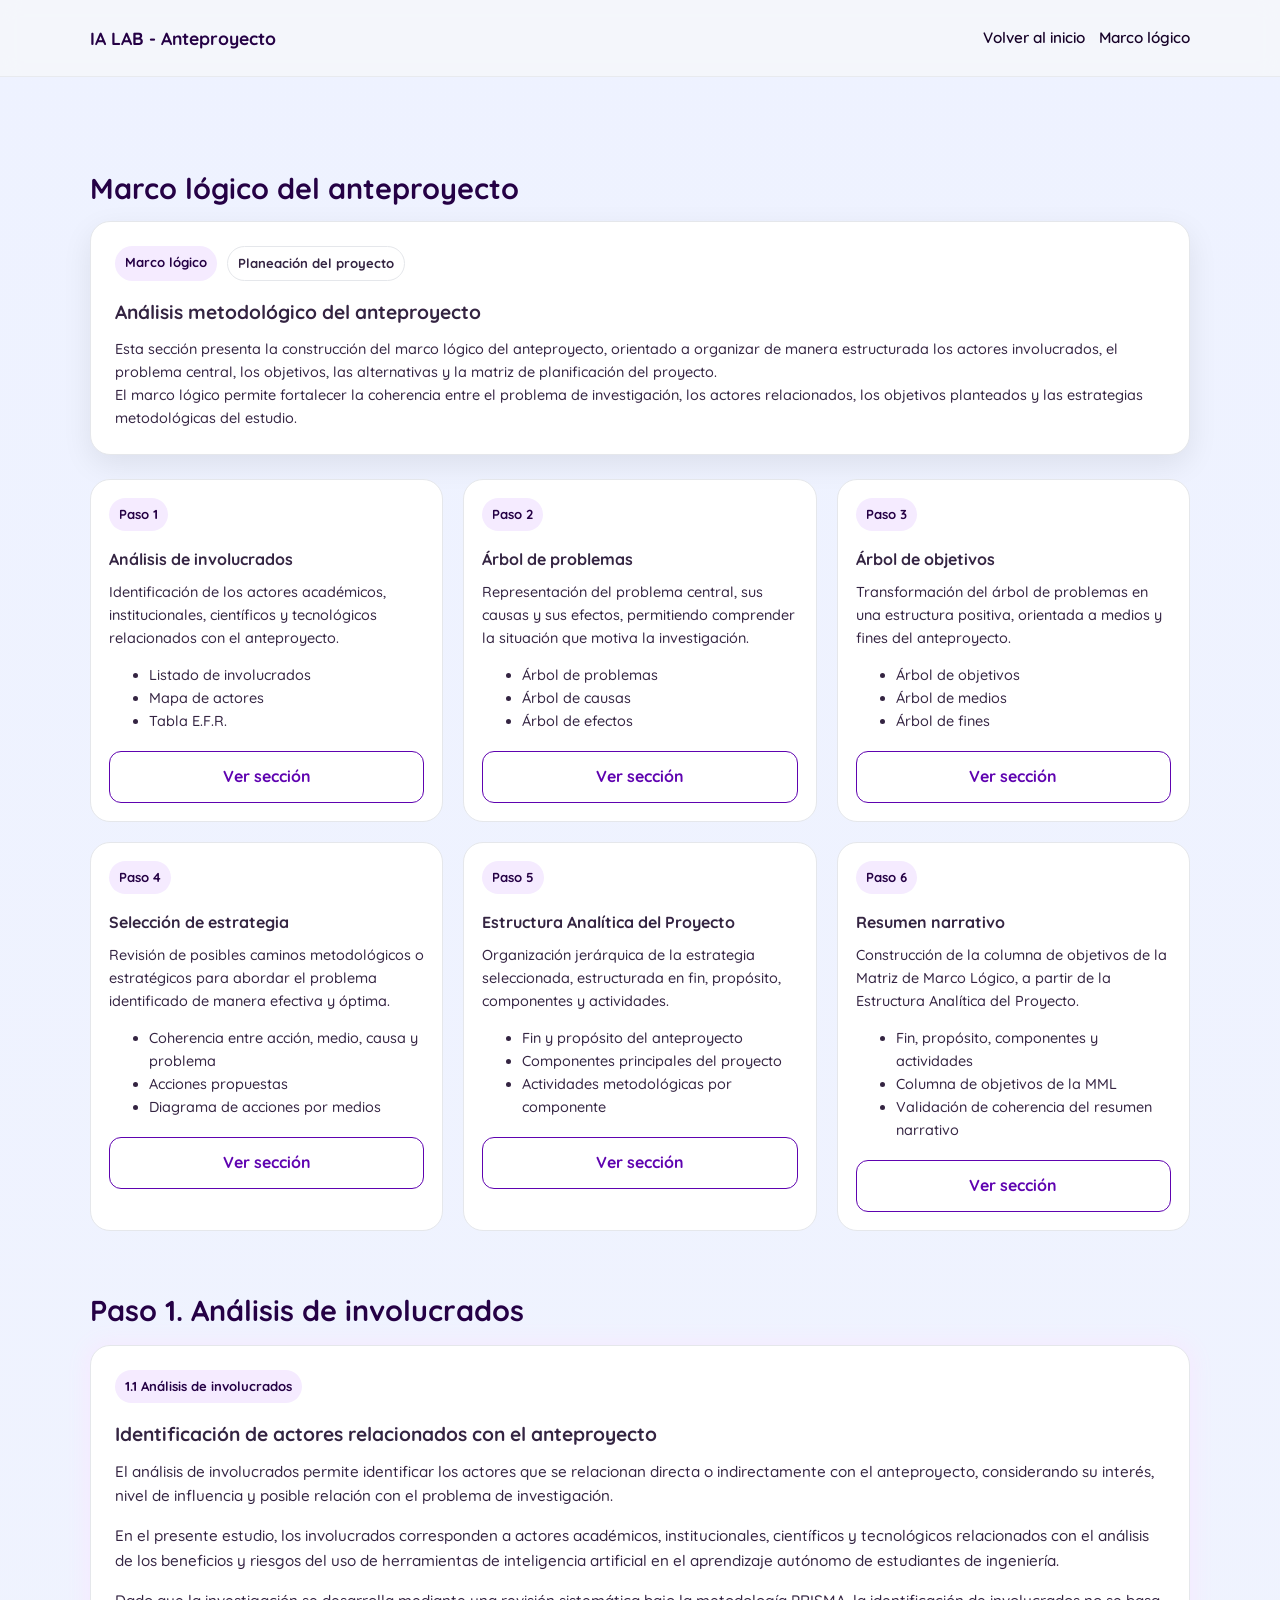
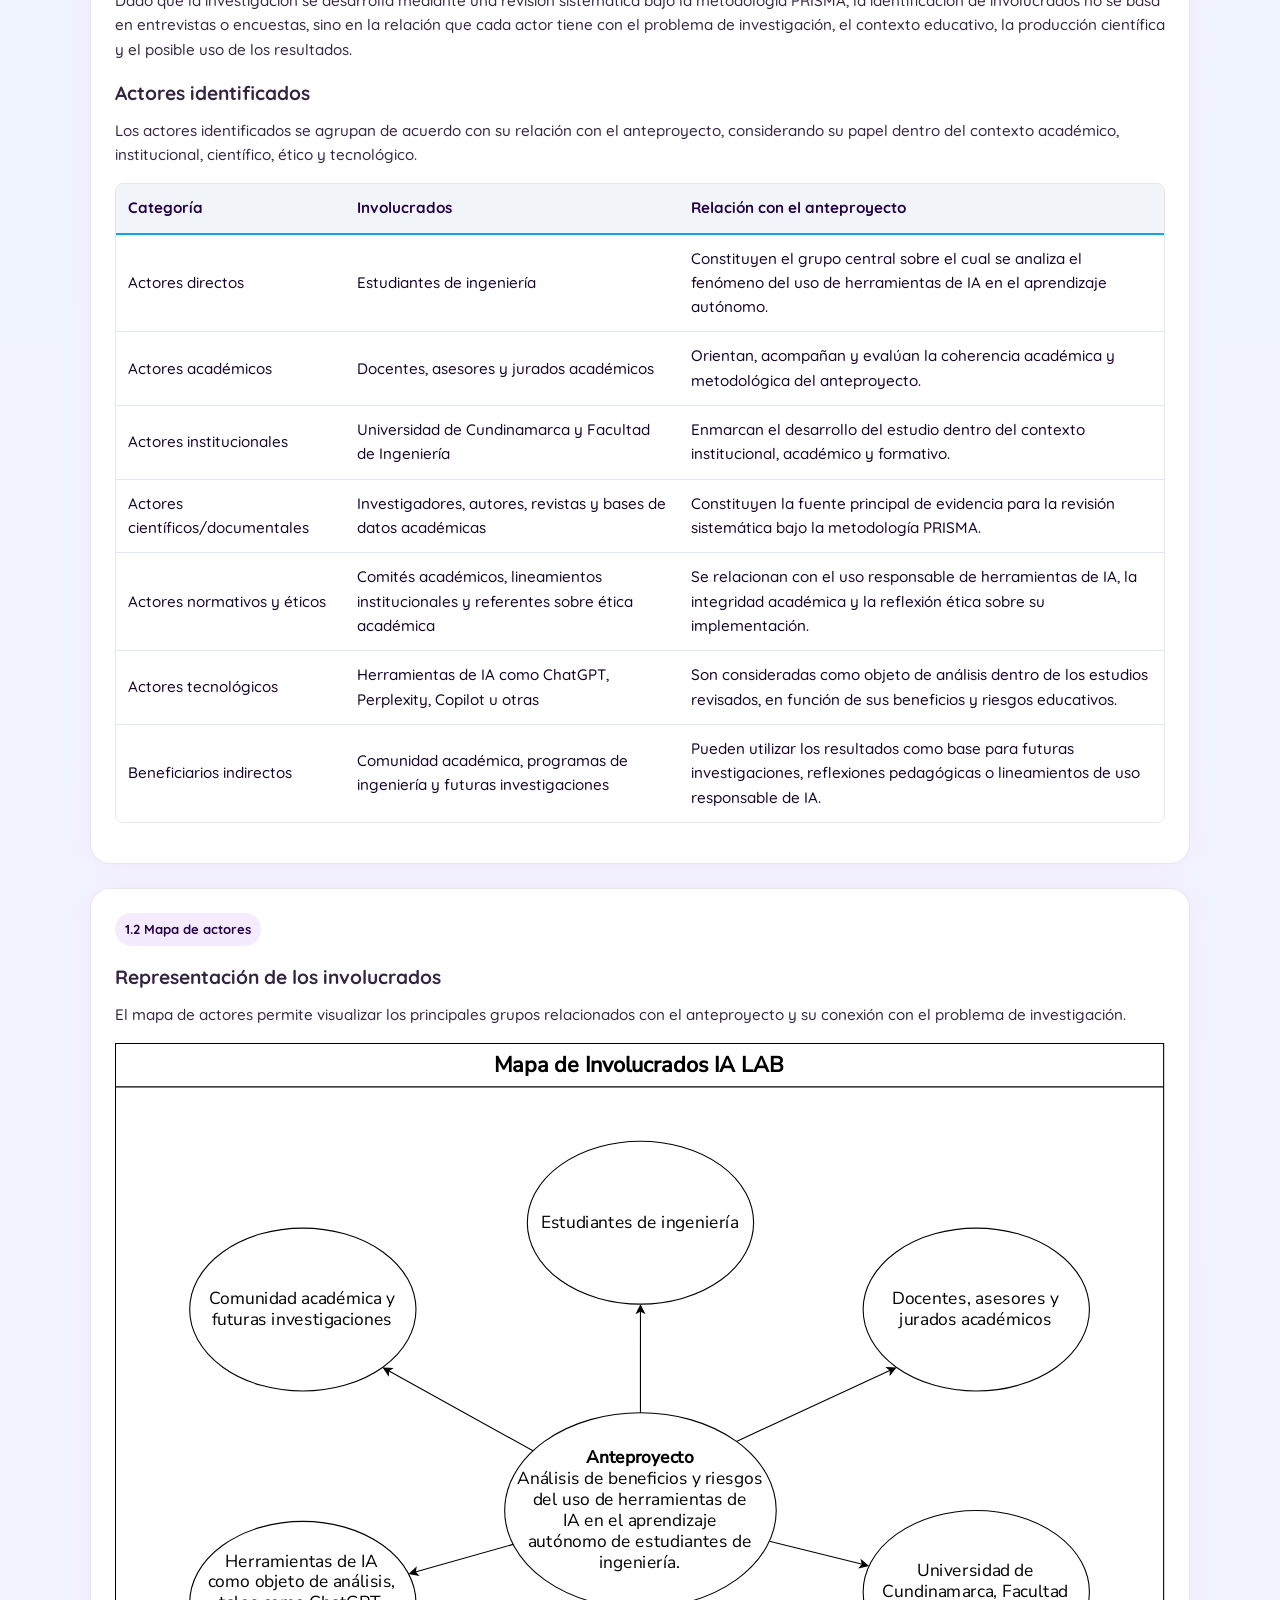
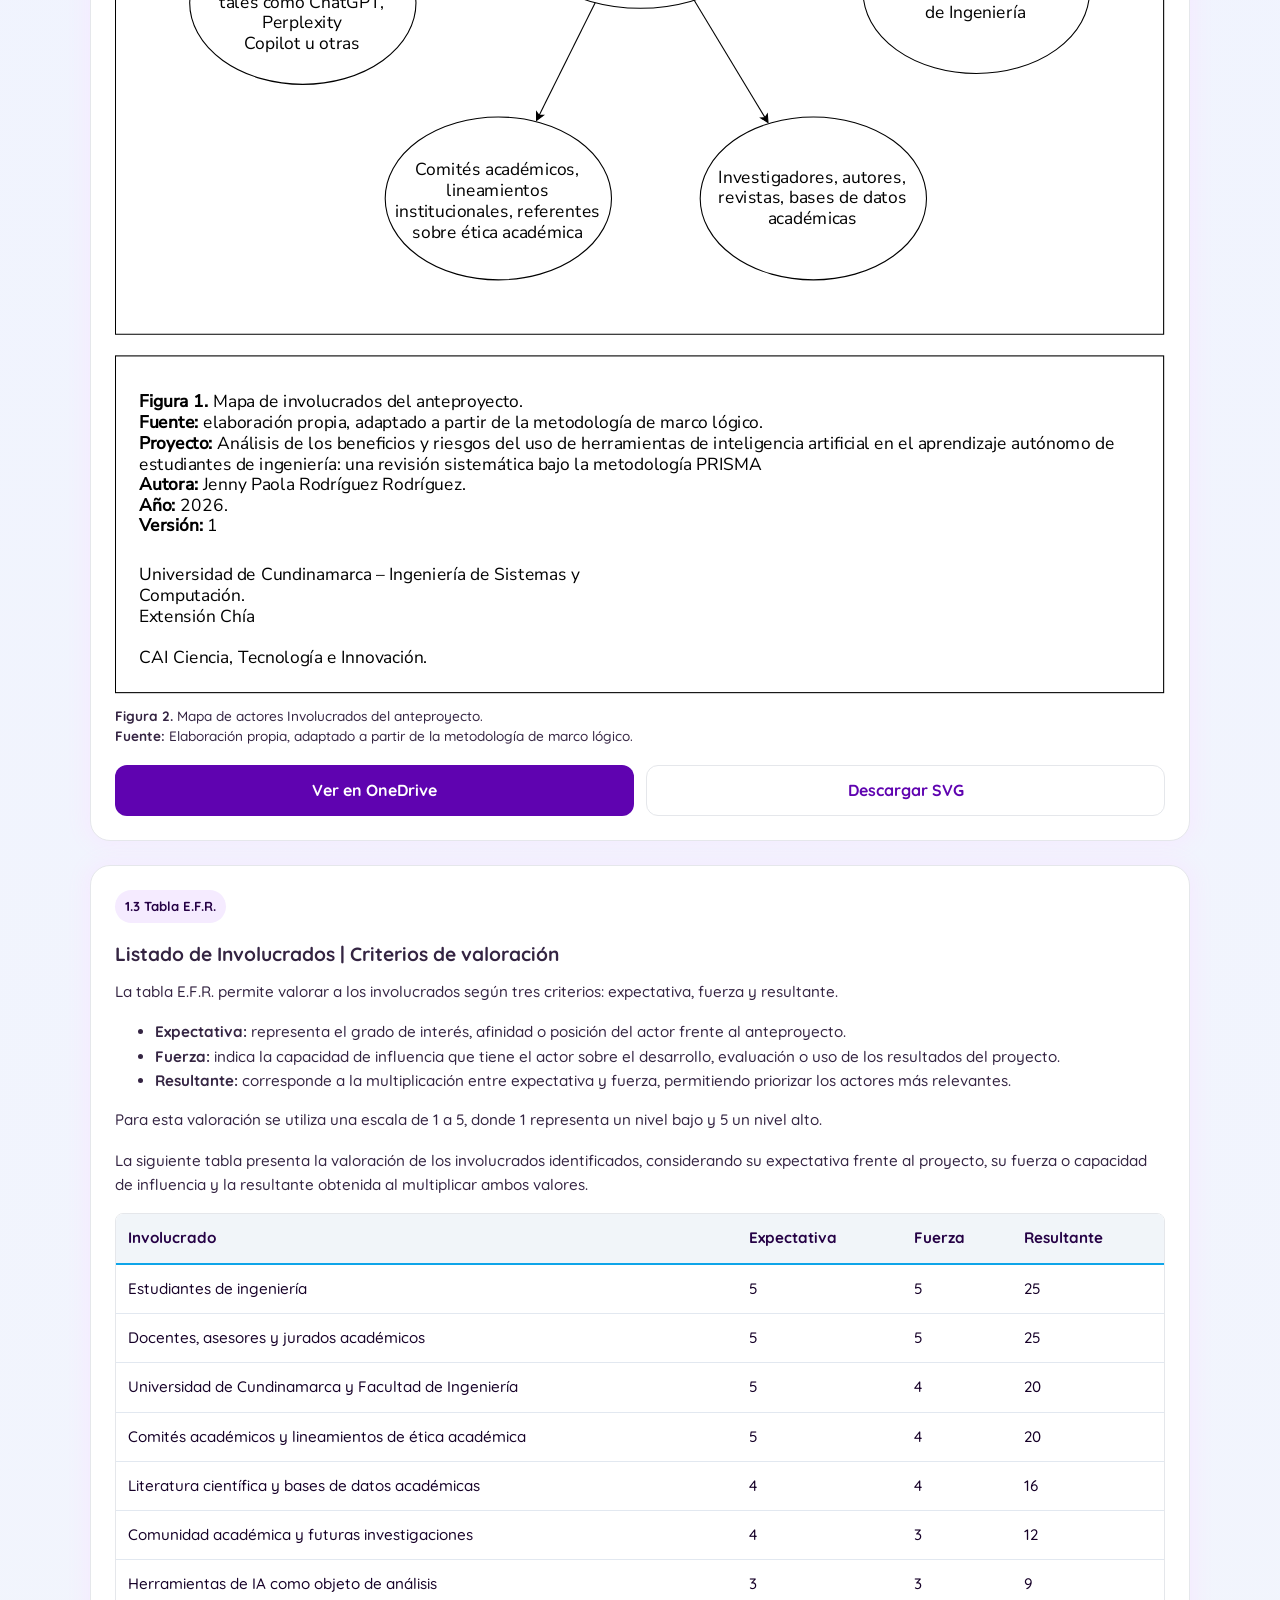
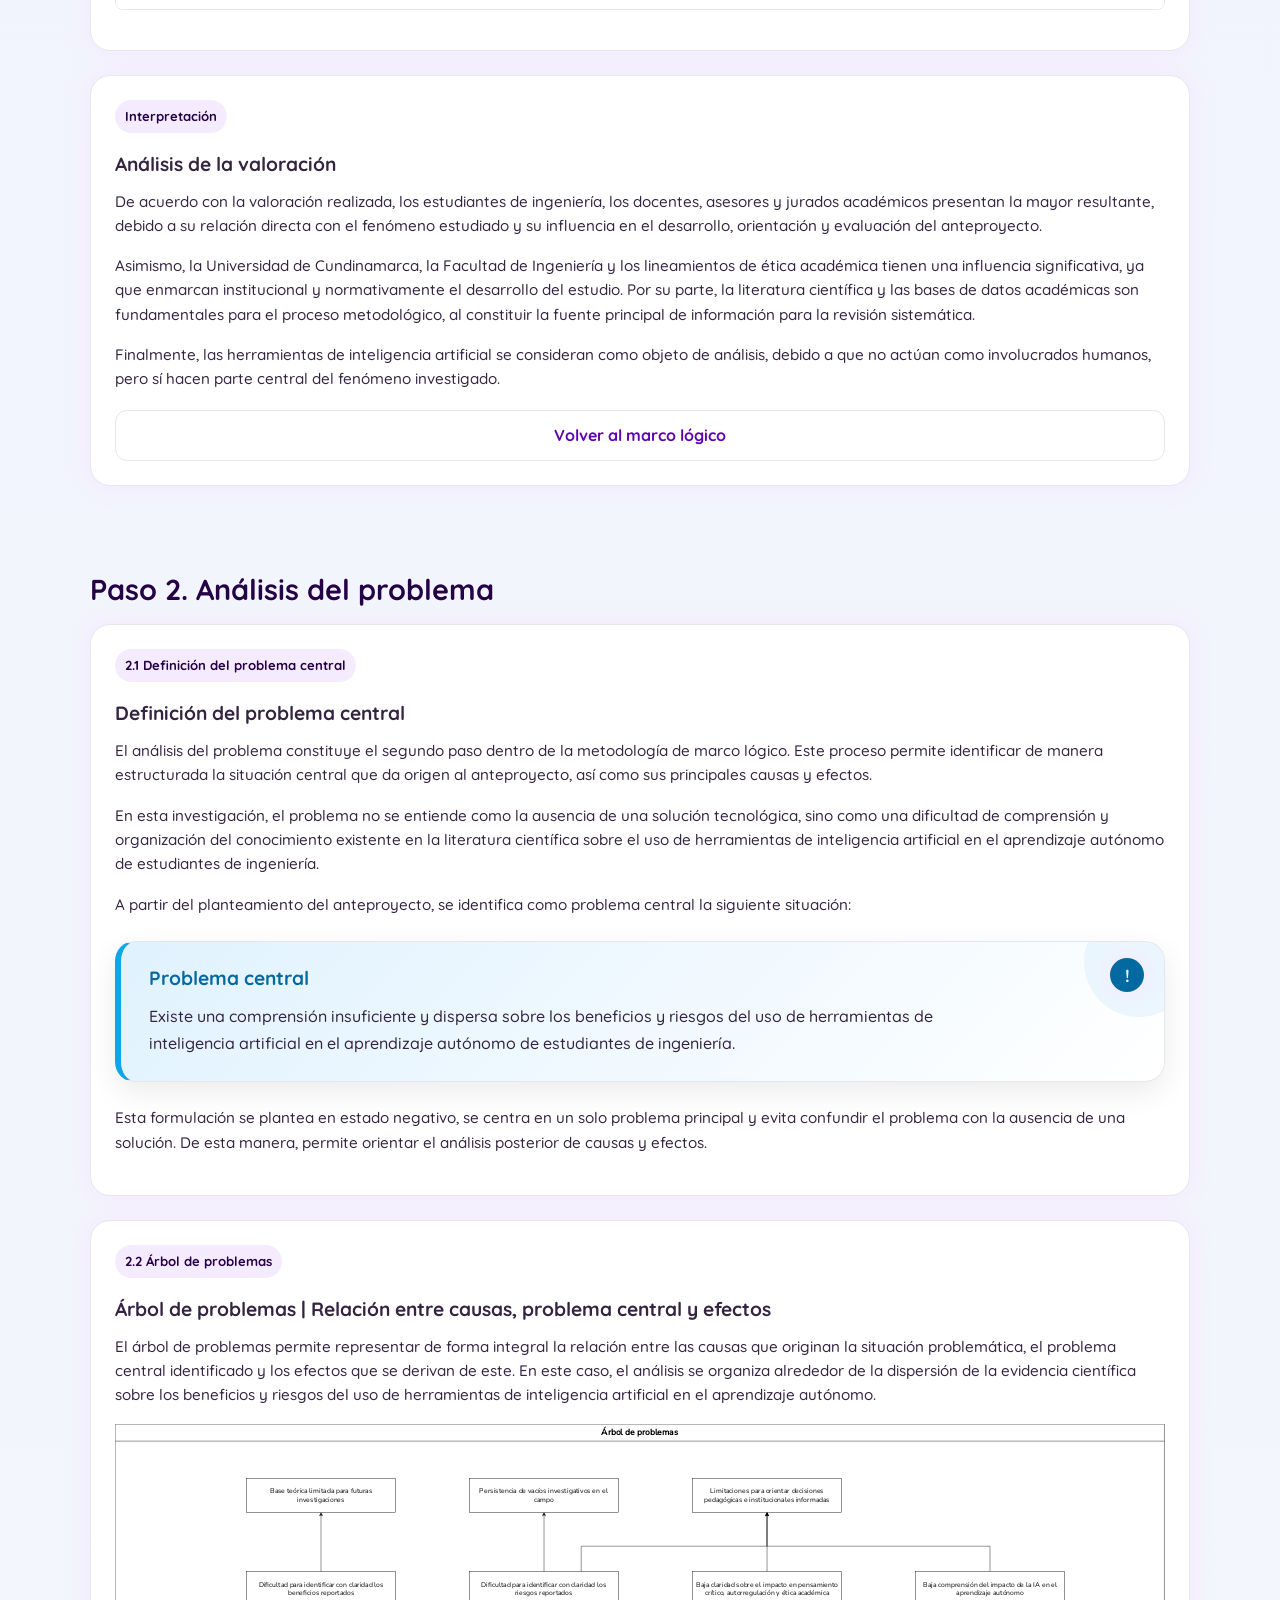
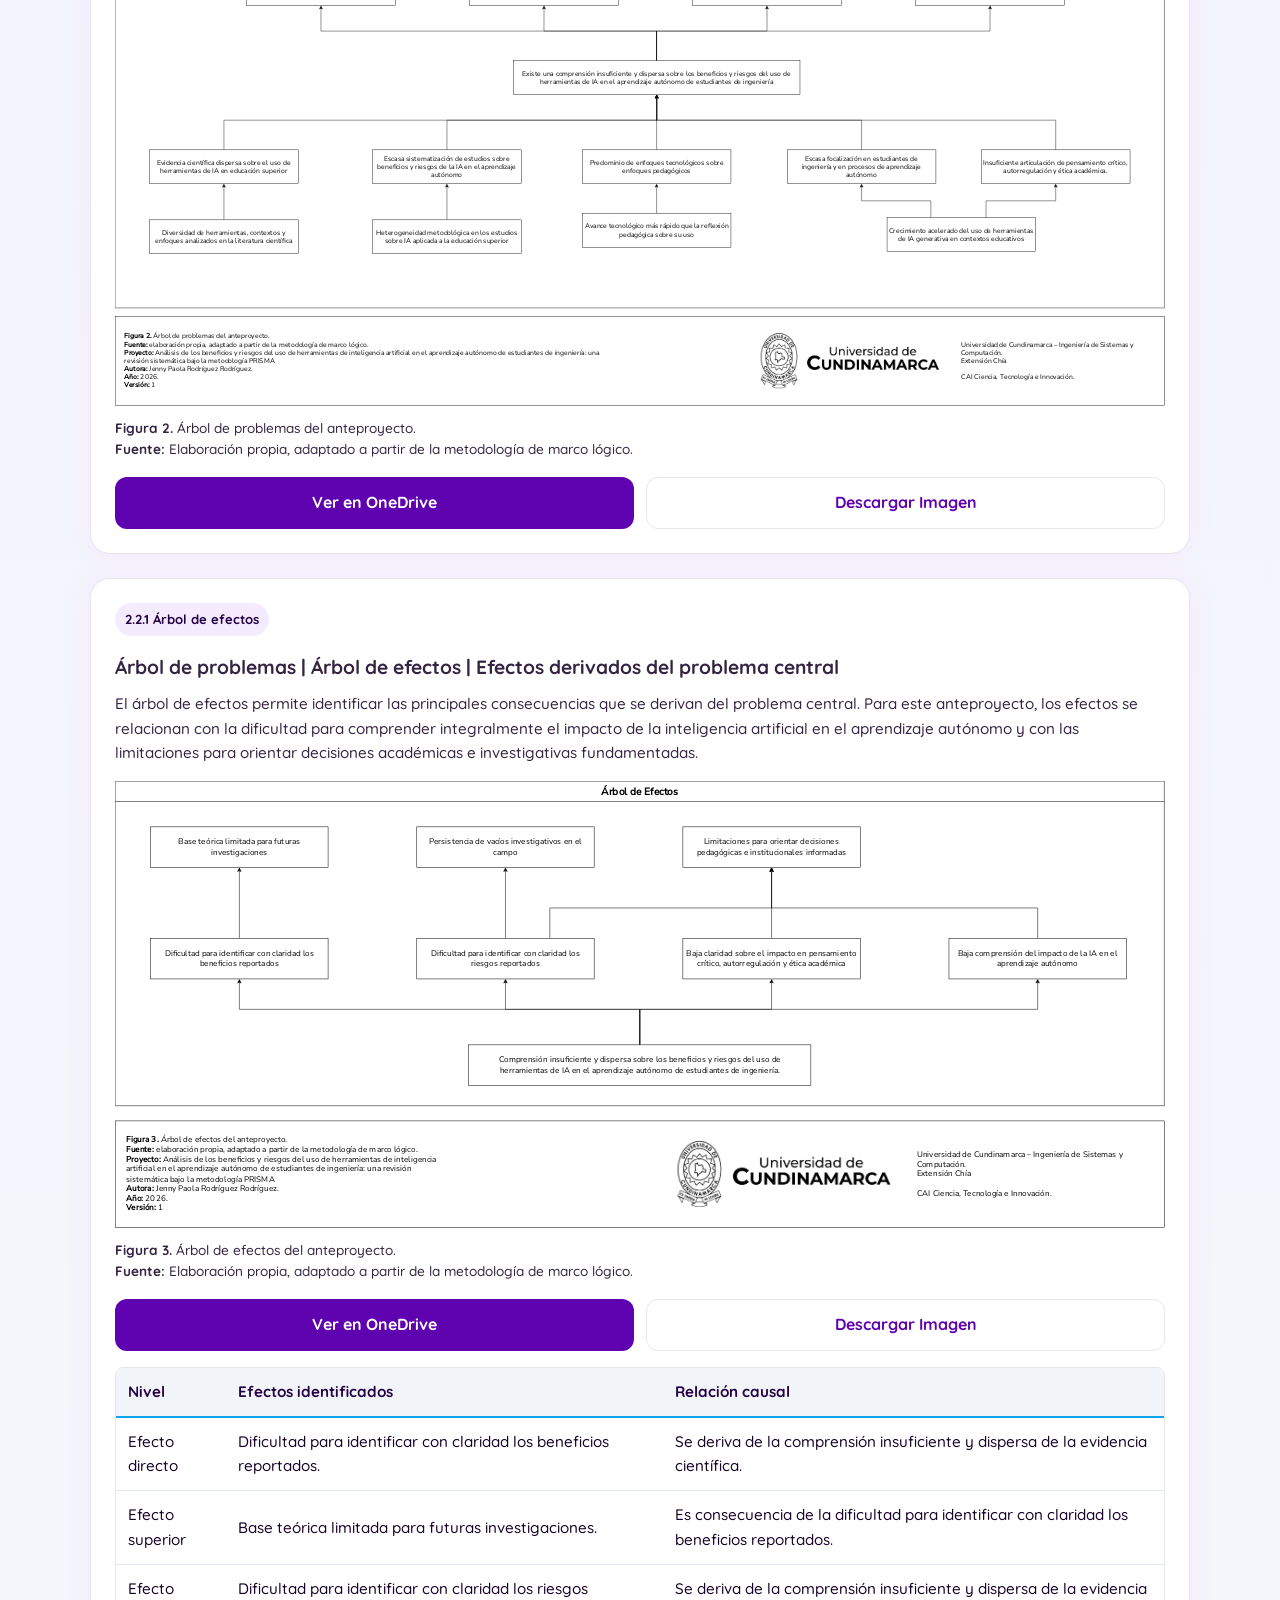
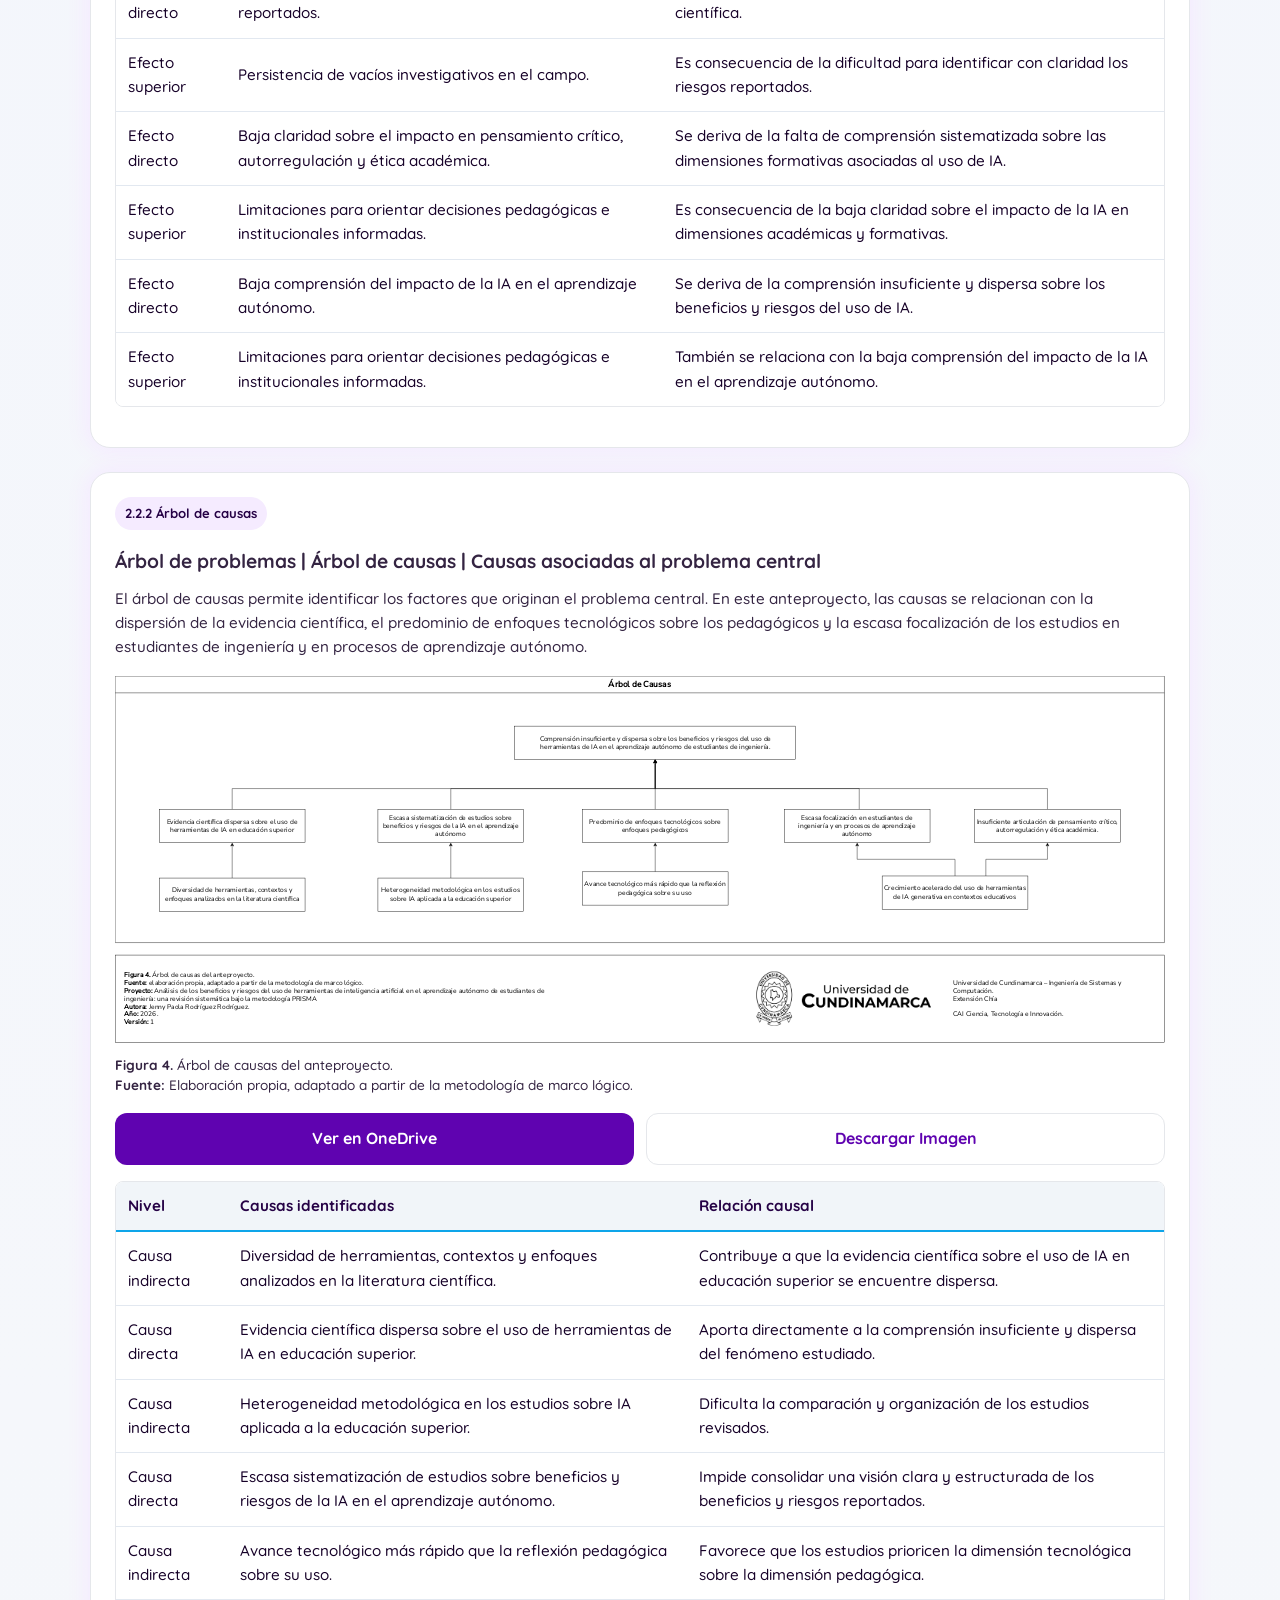
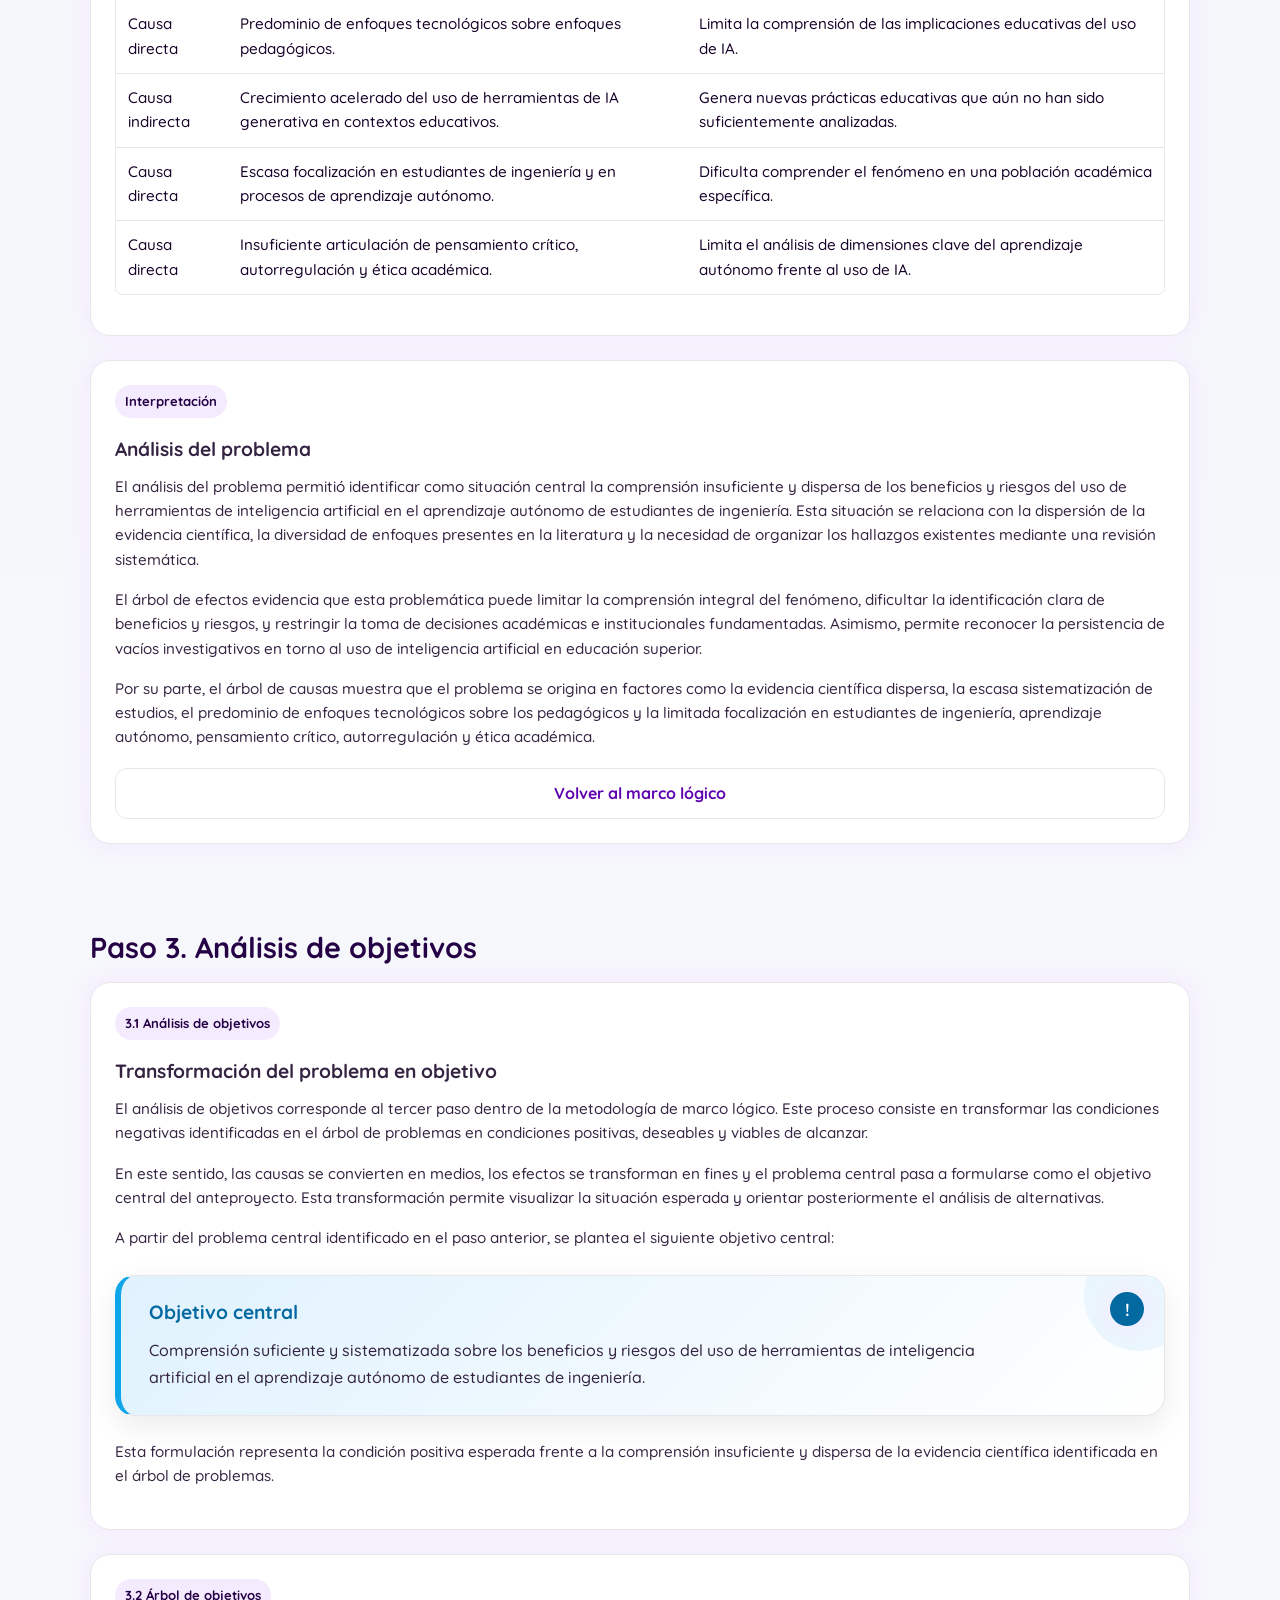
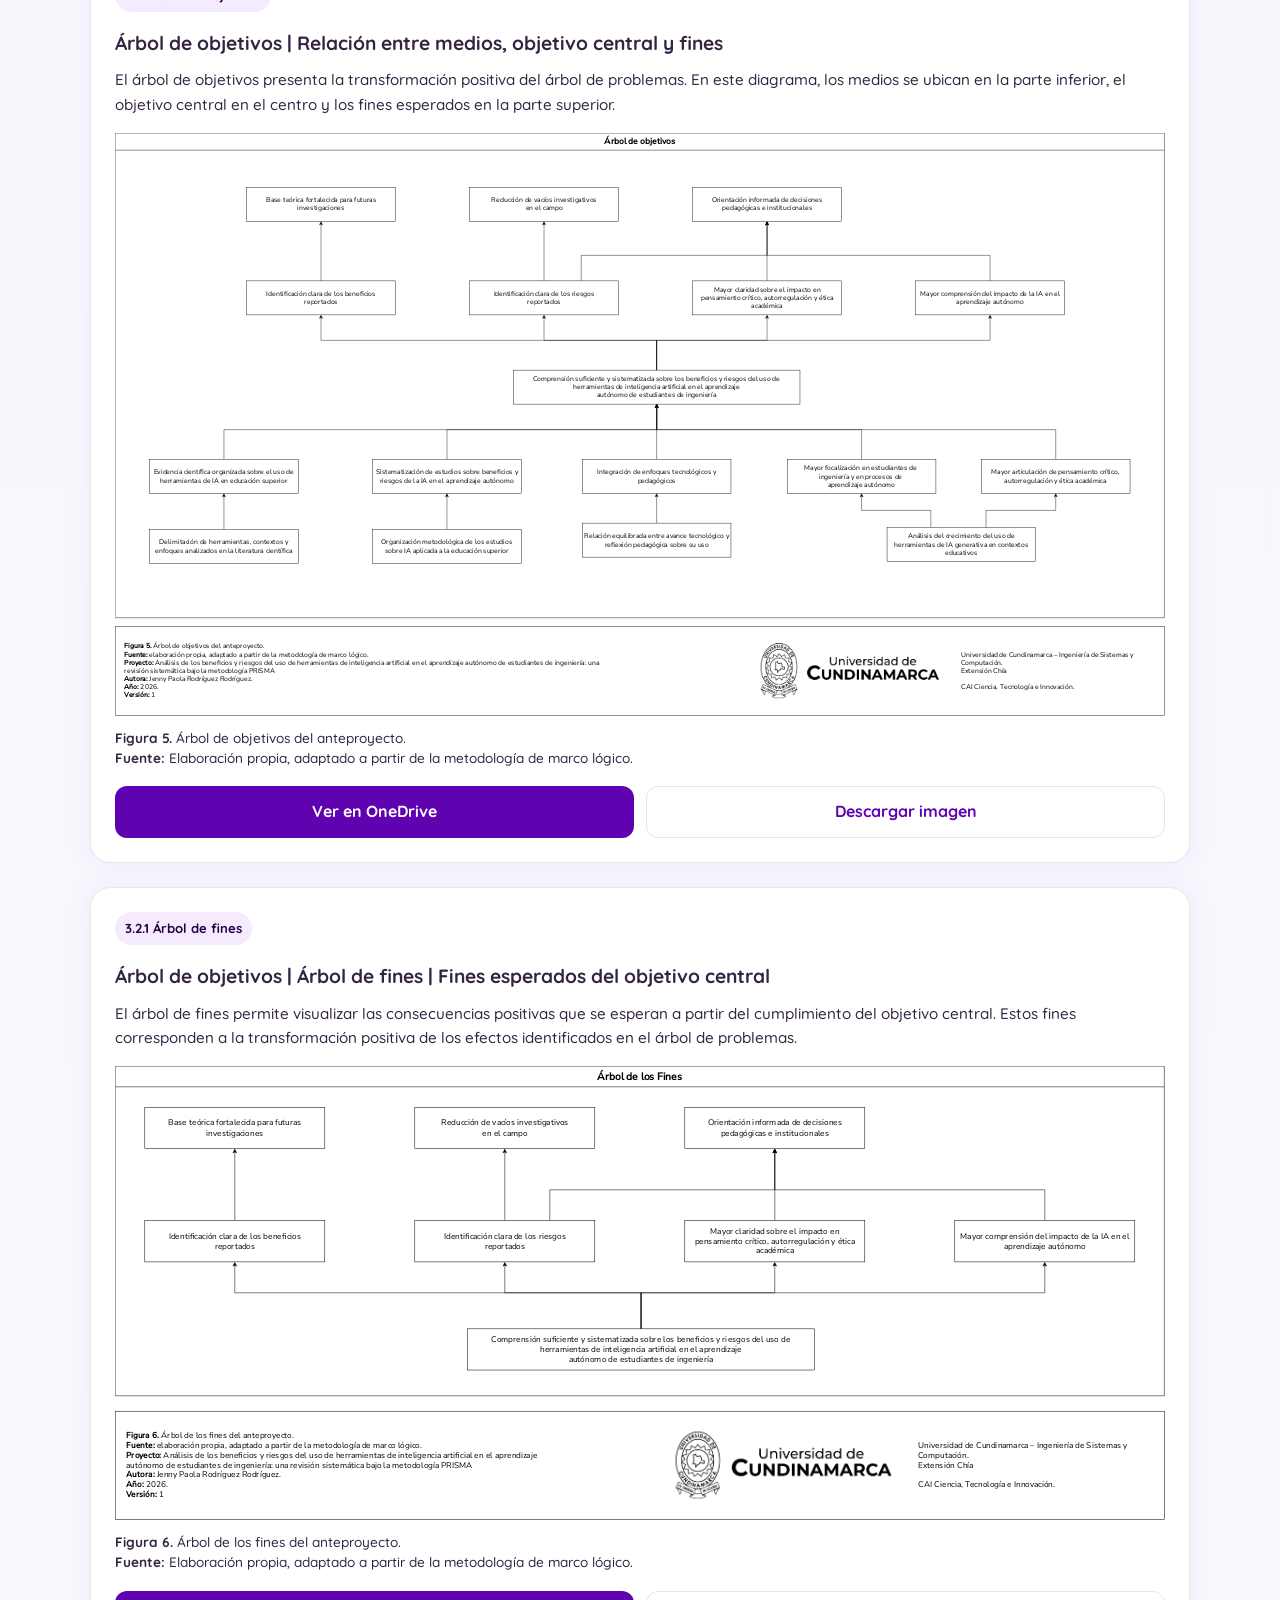
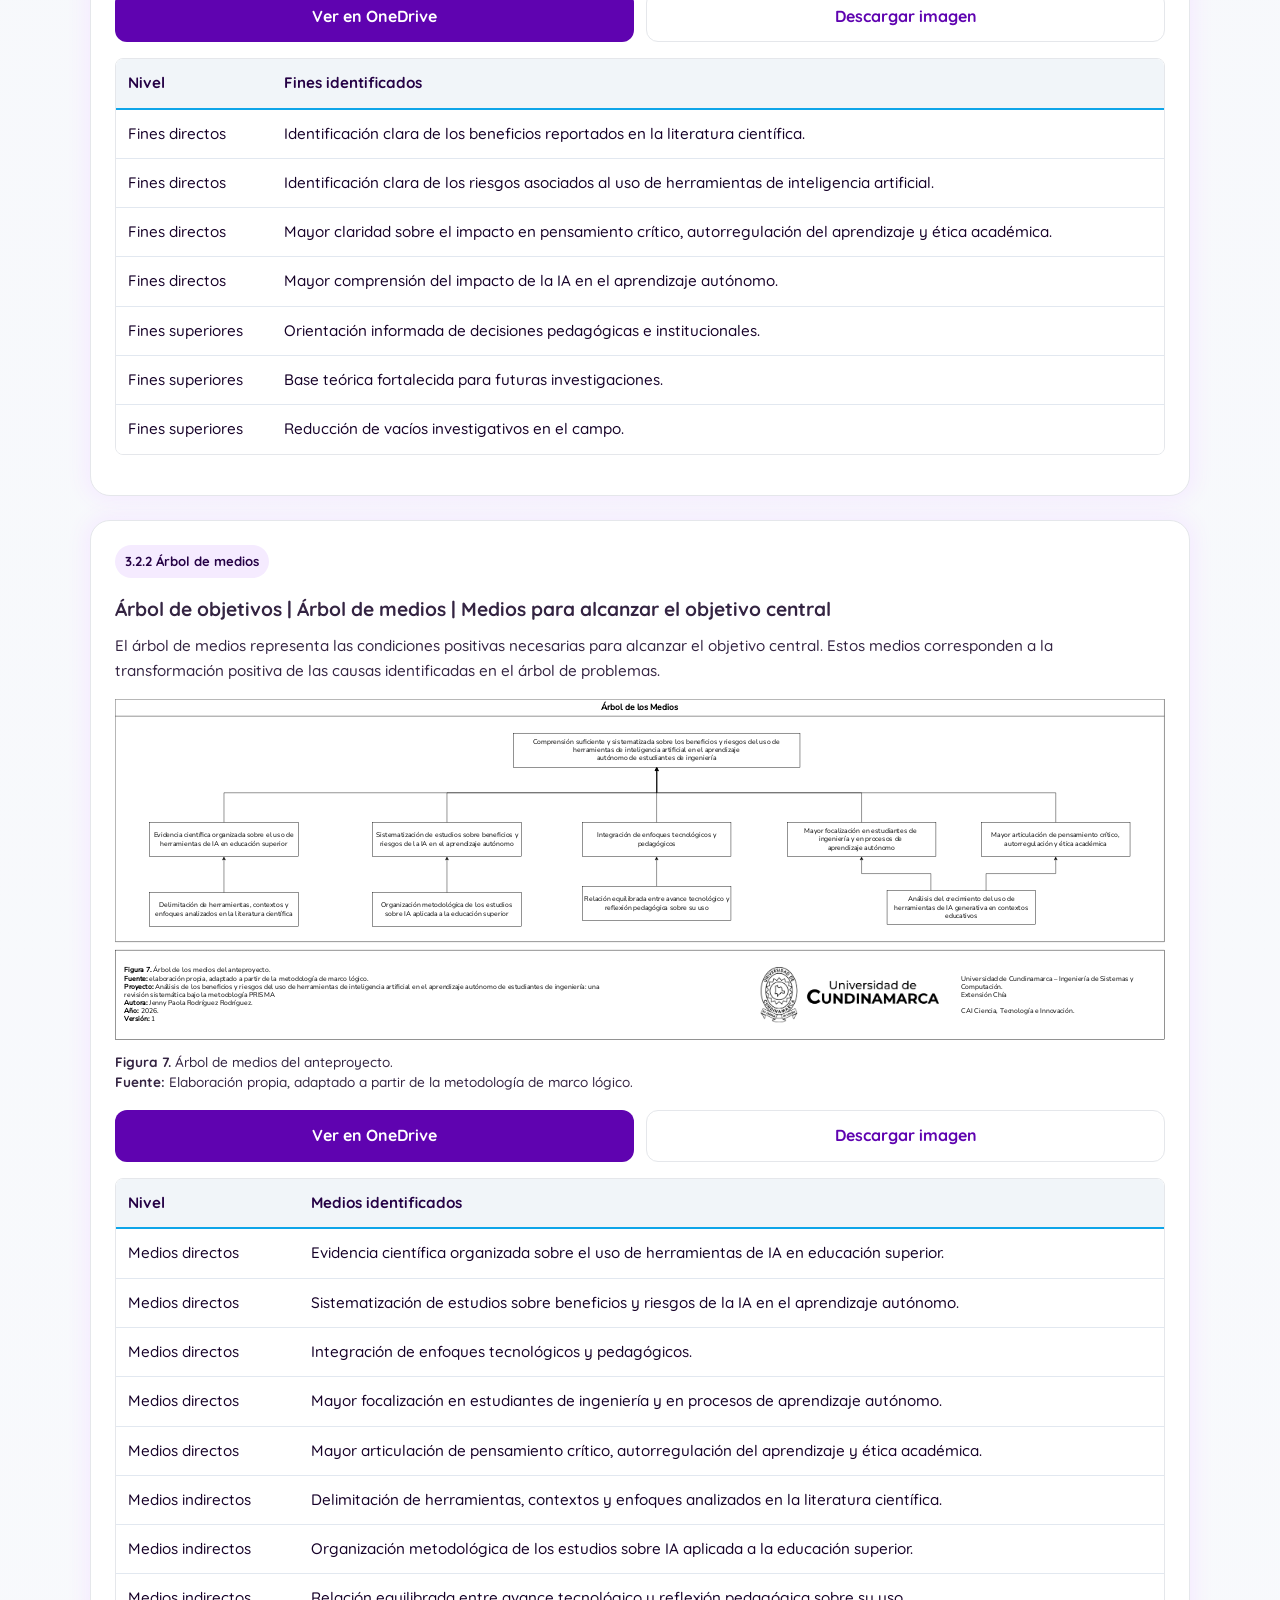
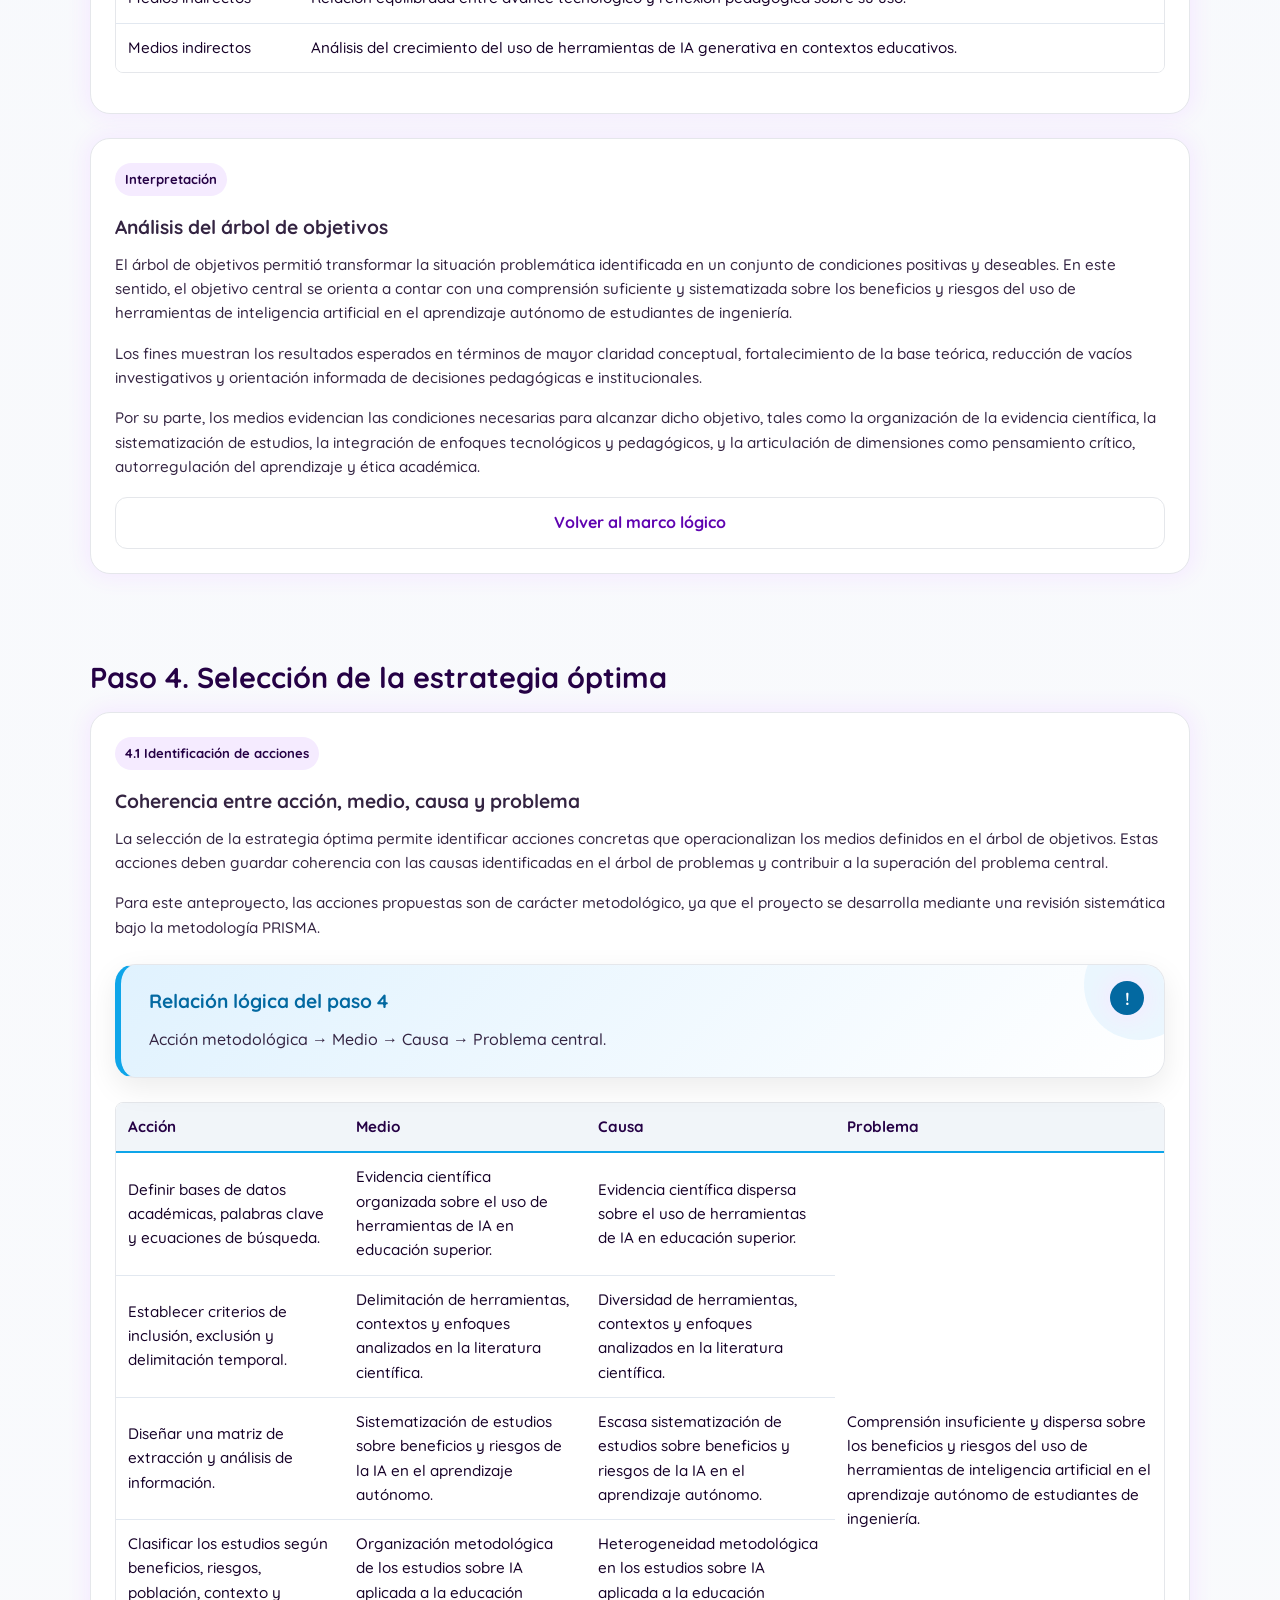
==== pages/marco-logico.html @ b73ac228 "create: marco-logico steps" ====
<!DOCTYPE html>
<html lang="en">
<head>
    <meta charset="UTF-8" />
    <meta name="viewport" content="width=device-width, initial-scale=1.0" />
    <link rel="stylesheet" href="../css/main.css" />
    <link rel="preconnect" href="https://fonts.googleapis.com" />
    <link rel="preconnect" href="https://fonts.gstatic.com" crossorigin />
    <link href="https://fonts.googleapis.com/css2?family=Quicksand:wght@300..700&display=swap" rel="stylesheet" />
    <link rel="shortcut icon" href="../../images/favico.ico" type="image/x-icon" />
    <title>Portafolio Virtual | Marco Lógico</title>
</head>
<body>
    <header>
        <div class="container">
            <nav>
                <div class="brand">IA LAB - Anteproyecto</div>
                <div class="nav-links">
                    <a href="/">Volver al inicio</a>
                    <a href="#marco-logico">Marco lógico</a>
                </div>
            </nav>
        </div>
    </header>
    <section id="marco-logico">
            <div class="container">
                <h2 class="section-title">Marco lógico del anteproyecto</h2>

                <div class="card">
                    <div class="doc-meta">
                        <span class="doc-tag">Marco lógico</span>
                        <span class="doc-tag doc-tag-outline">Planeación del proyecto</span>
                    </div>

                    <h3>Análisis metodológico del anteproyecto</h3>

                    <p>
                        Esta sección presenta la construcción del marco lógico del anteproyecto,
                        orientado a organizar de manera estructurada los actores involucrados,
                        el problema central, los objetivos, las alternativas y la matriz de planificación
                        del proyecto.
                    </p>

                    <p>
                        El marco lógico permite fortalecer la coherencia entre el problema de
                        investigación, los actores relacionados, los objetivos planteados y las
                        estrategias metodológicas del estudio.
                    </p>
                </div>

                <div class="grid c-columns">

                    <article class="card subcard">
                        <div class="doc-meta">
                            <span class="doc-tag">Paso 1</span>
                        </div>

                        <h3 class="subcard-title">Análisis de involucrados</h3>

                        <p class="subcard-description">
                            Identificación de los actores académicos, institucionales, científicos
                            y tecnológicos relacionados con el anteproyecto.
                        </p>

                        <ul>
                            <li>Listado de involucrados</li>
                            <li>Mapa de actores</li>
                            <li>Tabla E.F.R.</li>
                        </ul>

                        <div class="doc-actions">
                            <a href="#analisis-involucrados" class="btn btn-outline-secondary">
                                Ver sección
                            </a>
                        </div>
                    </article>

                    <article class="card subcard">
                        <div class="doc-meta">
                            <span class="doc-tag">Paso 2</span>
                        </div>

                        <h3 class="subcard-title">Árbol de problemas</h3>

                        <p class="subcard-description">
                            Representación del problema central, sus causas y sus efectos,
                            permitiendo comprender la situación que motiva la investigación.
                        </p>

                        <ul>
                            <li>Árbol de problemas</li>
                            <li>Árbol de causas</li>
                            <li>Árbol de efectos</li>
                        </ul>

                        <div class="doc-actions">
                            <a href="#analisis-problema" class="btn btn-outline-secondary">
                                Ver sección
                            </a>
                        </div>
                    </article>

                    <article class="card subcard">
                        <div class="doc-meta">
                            <span class="doc-tag">Paso 3</span>
                        </div>

                        <h3 class="subcard-title">Árbol de objetivos</h3>

                        <p class="subcard-description">
                            Transformación del árbol de problemas en una estructura positiva,
                            orientada a medios y fines del anteproyecto.
                        </p>

                        <ul>
                            <li>Árbol de objetivos</li>
                            <li>Árbol de medios</li>
                            <li>Árbol de fines</li>
                        </ul>

                        <div class="doc-actions">
                            <a href="#analisis-objetivos" class="btn btn-outline-secondary">
                                Ver sección
                            </a>
                        </div>
                    </article>

                    <article class="card subcard">
                        <div class="doc-meta">
                            <span class="doc-tag">Paso 4</span>
                        </div>

                        <h3 class="subcard-title">Selección de estrategia</h3>

                        <p class="subcard-description">
                            Revisión de posibles caminos metodológicos o estratégicos para
                            abordar el problema identificado de manera efectiva y óptima.
                        </p>

                        <ul>
                            <li>Coherencia entre acción, medio, causa y problema</li>
                            <li>Acciones propuestas</li>
                            <li>Diagrama de acciones por medios</li>
                        </ul>

                        <div class="doc-actions">
                            <a href="#seleccion-estrategia" class="btn btn-outline-secondary">
                                Ver sección
                            </a>
                        </div>
                    </article>

                    <article class="card subcard">
                        <div class="doc-meta">
                            <span class="doc-tag">Paso 5</span>
                        </div>

                        <h3 class="subcard-title">Estructura Analítica del Proyecto</h3>

                        <p class="subcard-description">
                            Organización jerárquica de la estrategia seleccionada, estructurada en
                            fin, propósito, componentes y actividades.
                        </p>

                        <ul>
                            <li>Fin y propósito del anteproyecto</li>
                            <li>Componentes principales del proyecto</li>
                            <li>Actividades metodológicas por componente</li>
                        </ul>

                        <div class="doc-actions">
                            <a href="#estructura-analitica-proyecto" class="btn btn-outline-secondary">
                                Ver sección
                            </a>
                        </div>
                    </article>
                    <article class="card subcard">
                        <div class="doc-meta">
                            <span class="doc-tag">Paso 6</span>
                        </div>

                        <h3 class="subcard-title">Resumen narrativo</h3>

                        <p class="subcard-description">
                            Construcción de la columna de objetivos de la Matriz de Marco Lógico,
                            a partir de la Estructura Analítica del Proyecto.
                        </p>

                        <ul>
                            <li>Fin, propósito, componentes y actividades</li>
                            <li>Columna de objetivos de la MML</li>
                            <li>Validación de coherencia del resumen narrativo</li>
                        </ul>

                        <div class="doc-actions">
                            <a href="#resumen-narrativo" class="btn btn-outline-secondary">
                                Ver sección
                            </a>
                        </div>
                    </article>

                </div>
            </div>
        </section>

        <section id="analisis-involucrados">
            <div class="container">

                <h2 class="section-title">Paso 1. Análisis de involucrados</h2>

                <!-- Introducción -->
                <div class="card card-definition">
                    <div class="doc-meta">
                        <span class="doc-tag">1.1 Análisis de involucrados</span>
                    </div>

                    <h3>Identificación de actores relacionados con el anteproyecto</h3>

                    <div class="card-definition">
                        <p>
                            El análisis de involucrados permite identificar los actores que se relacionan
                            directa o indirectamente con el anteproyecto, considerando su interés, nivel
                            de influencia y posible relación con el problema de investigación.
                        </p>

                        <p>
                            En el presente estudio, los involucrados corresponden a actores académicos,
                            institucionales, científicos y tecnológicos relacionados con el análisis de los
                            beneficios y riesgos del uso de herramientas de inteligencia artificial en el
                            aprendizaje autónomo de estudiantes de ingeniería.
                        </p>

                        <p>
                            Dado que la investigación se desarrolla mediante una revisión sistemática bajo
                            la metodología PRISMA, la identificación de involucrados no se basa en entrevistas
                            o encuestas, sino en la relación que cada actor tiene con el problema de investigación,
                            el contexto educativo, la producción científica y el posible uso de los resultados.
                        </p>
                        <h3>Actores identificados</h3>

                        <p>
                            Los actores identificados se agrupan de acuerdo con su relación con el
                            anteproyecto, considerando su papel dentro del contexto académico,
                            institucional, científico, ético y tecnológico.
                        </p>

                        <div class="card-table table-responsive">
                            <table class="custom-table">
                                <thead>
                                    <tr>
                                        <th>Categoría</th>
                                        <th>Involucrados</th>
                                        <th>Relación con el anteproyecto</th>
                                    </tr>
                                </thead>

                                <tbody>
                                    <tr>
                                        <td data-label="Categoría">Actores directos</td>
                                        <td data-label="Involucrados">Estudiantes de ingeniería</td>
                                        <td data-label="Relación con el anteproyecto">
                                            Constituyen el grupo central sobre el cual se analiza el fenómeno
                                            del uso de herramientas de IA en el aprendizaje autónomo.
                                        </td>
                                    </tr>

                                    <tr>
                                        <td data-label="Categoría">Actores académicos</td>
                                        <td data-label="Involucrados">Docentes, asesores y jurados académicos</td>
                                        <td data-label="Relación con el anteproyecto">
                                            Orientan, acompañan y evalúan la coherencia académica y metodológica
                                            del anteproyecto.
                                        </td>
                                    </tr>

                                    <tr>
                                        <td data-label="Categoría">Actores institucionales</td>
                                        <td data-label="Involucrados">
                                            Universidad de Cundinamarca y Facultad de Ingeniería
                                        </td>
                                        <td data-label="Relación con el anteproyecto">
                                            Enmarcan el desarrollo del estudio dentro del contexto institucional,
                                            académico y formativo.
                                        </td>
                                    </tr>

                                    <tr>
                                        <td data-label="Categoría">Actores científicos/documentales</td>
                                        <td data-label="Involucrados">
                                            Investigadores, autores, revistas y bases de datos académicas
                                        </td>
                                        <td data-label="Relación con el anteproyecto">
                                            Constituyen la fuente principal de evidencia para la revisión
                                            sistemática bajo la metodología PRISMA.
                                        </td>
                                    </tr>

                                    <tr>
                                        <td data-label="Categoría">Actores normativos y éticos</td>
                                        <td data-label="Involucrados">
                                            Comités académicos, lineamientos institucionales y referentes sobre ética
                                            académica
                                        </td>
                                        <td data-label="Relación con el anteproyecto">
                                            Se relacionan con el uso responsable de herramientas de IA, la integridad
                                            académica y la reflexión ética sobre su implementación.
                                        </td>
                                    </tr>

                                    <tr>
                                        <td data-label="Categoría">Actores tecnológicos</td>
                                        <td data-label="Involucrados">
                                            Herramientas de IA como ChatGPT, Perplexity, Copilot u otras
                                        </td>
                                        <td data-label="Relación con el anteproyecto">
                                            Son consideradas como objeto de análisis dentro de los estudios revisados,
                                            en función de sus beneficios y riesgos educativos.
                                        </td>
                                    </tr>

                                    <tr>
                                        <td data-label="Categoría">Beneficiarios indirectos</td>
                                        <td data-label="Involucrados">
                                            Comunidad académica, programas de ingeniería y futuras investigaciones
                                        </td>
                                        <td data-label="Relación con el anteproyecto">
                                            Pueden utilizar los resultados como base para futuras investigaciones,
                                            reflexiones pedagógicas o lineamientos de uso responsable de IA.
                                        </td>
                                    </tr>
                                </tbody>
                            </table>
                        </div>
                    </div>
                </div>

                <!-- Introducción -->
                <div class="card card-definition">
                    <div class="doc-meta">
                        <span class="doc-tag">1.2 Mapa de actores</span>
                    </div>

                    <h3>Representación de los involucrados</h3>

                    <div class="card-definition">
                        <p>
                            El mapa de actores permite visualizar los principales grupos relacionados
                            con el anteproyecto y su conexión con el problema de investigación.
                        </p>

                        <figure class="image-card">
                            <p class="scroll-hint">Desliza horizontalmente para ver la imagen completa</p>

                            <button class="image-zoom-btn" type="button"
                                data-image="../images/RodriguezRodriguezJennyPaola_DiagramasMarcoLogico_MapaInvolucrados_V1.svg"
                                data-title="Mapa de actores Involucrados del anteproyecto">

                                <img src="../images/RodriguezRodriguezJennyPaola_DiagramasMarcoLogico_MapaInvolucrados_V1.svg"
                                    alt="Mapa de actores Involucrados del anteproyecto">
                            </button>

                            <figcaption>
                                <b>Figura 2.</b> Mapa de actores Involucrados del anteproyecto. <br>
                                <b>Fuente:</b> Elaboración propia, adaptado a partir de la metodología de marco lógico.
                            </figcaption>
                        </figure>
                        <div class="doc-actions">
                            <a href="https://mailunicundiedu-my.sharepoint.com/:u:/g/personal/jprodriguezrodriguez_ucundinamarca_edu_co/IQAeSiXIxZiuQbBVKUtJZLgtAebnkEX_yrDFxqmouWjpYPw?e=fVi51A"
                                target="_blank" class="btn btn-primary">Ver en OneDrive</a>
                            <a href="../images/RodriguezRodriguezJennyPaola_DiagramasMarcoLogico_MapaInvolucrados_V1.svg"
                                download="RodriguezRodriguezJennyPaola_DiagramasMarcoLogico_MapaInvolucrados_V1"
                                class="btn btn-secondary">
                                Descargar SVG
                            </a>
                        </div>
                    </div>
                </div>

                <!-- Explicación EFR -->
                <div class="card card-definition">
                    <div class="doc-meta">
                        <span class="doc-tag">1.3 Tabla E.F.R.</span>
                    </div>

                    <h3>Listado de Involucrados | Criterios de valoración</h3>

                    <div class="card-definition">
                        <p>
                            La tabla E.F.R. permite valorar a los involucrados según tres criterios:
                            expectativa, fuerza y resultante.
                        </p>
                        <ul>
                            <li>
                                <b>Expectativa:</b> representa el grado de interés, afinidad o posición
                                del actor frente al anteproyecto.
                            </li>
                            <li>
                                <b>Fuerza:</b> indica la capacidad de influencia que tiene el actor
                                sobre el desarrollo, evaluación o uso de los resultados del proyecto.
                            </li>
                            <li>
                                <b>Resultante:</b> corresponde a la multiplicación entre expectativa
                                y fuerza, permitiendo priorizar los actores más relevantes.
                            </li>
                        </ul>
                        <p>
                            Para esta valoración se utiliza una escala de 1 a 5, donde 1 representa
                            un nivel bajo y 5 un nivel alto.
                        </p>

                        <p>
                            La siguiente tabla presenta la valoración de los involucrados identificados,
                            considerando su expectativa frente al proyecto, su fuerza o capacidad de
                            influencia y la resultante obtenida al multiplicar ambos valores.
                        </p>

                        <div class="card-table table-responsive">
                            <table class="custom-table">
                                <thead>
                                    <tr>
                                        <th>Involucrado</th>
                                        <th>Expectativa</th>
                                        <th>Fuerza</th>
                                        <th>Resultante</th>
                                    </tr>
                                </thead>

                                <tbody>
                                    <tr>
                                        <td data-label="Involucrado">Estudiantes de ingeniería</td>
                                        <td data-label="Expectativa">5</td>
                                        <td data-label="Fuerza">5</td>
                                        <td data-label="Resultante">25</td>
                                    </tr>

                                    <tr>
                                        <td data-label="Involucrado">Docentes, asesores y jurados académicos</td>
                                        <td data-label="Expectativa">5</td>
                                        <td data-label="Fuerza">5</td>
                                        <td data-label="Resultante">25</td>
                                    </tr>

                                    <tr>
                                        <td data-label="Involucrado">
                                            Universidad de Cundinamarca y Facultad de Ingeniería
                                        </td>
                                        <td data-label="Expectativa">5</td>
                                        <td data-label="Fuerza">4</td>
                                        <td data-label="Resultante">20</td>
                                    </tr>

                                    <tr>
                                        <td data-label="Involucrado">
                                            Comités académicos y lineamientos de ética académica
                                        </td>
                                        <td data-label="Expectativa">5</td>
                                        <td data-label="Fuerza">4</td>
                                        <td data-label="Resultante">20</td>
                                    </tr>

                                    <tr>
                                        <td data-label="Involucrado">
                                            Literatura científica y bases de datos académicas
                                        </td>
                                        <td data-label="Expectativa">4</td>
                                        <td data-label="Fuerza">4</td>
                                        <td data-label="Resultante">16</td>
                                    </tr>

                                    <tr>
                                        <td data-label="Involucrado">
                                            Comunidad académica y futuras investigaciones
                                        </td>
                                        <td data-label="Expectativa">4</td>
                                        <td data-label="Fuerza">3</td>
                                        <td data-label="Resultante">12</td>
                                    </tr>

                                    <tr>
                                        <td data-label="Involucrado">
                                            Herramientas de IA como objeto de análisis
                                        </td>
                                        <td data-label="Expectativa">3</td>
                                        <td data-label="Fuerza">3</td>
                                        <td data-label="Resultante">9</td>
                                    </tr>
                                </tbody>
                            </table>
                        </div>
                    </div>
                </div>

                <!-- Interpretación -->
                <div class="card card-definition">
                    <div class="doc-meta">
                        <span class="doc-tag">Interpretación</span>
                    </div>

                    <h3>Análisis de la valoración</h3>

                    <div class="card-definition">

                        <p>
                            De acuerdo con la valoración realizada, los estudiantes de ingeniería, los
                            docentes, asesores y jurados académicos presentan la mayor resultante,
                            debido a su relación directa con el fenómeno estudiado y su influencia en
                            el desarrollo, orientación y evaluación del anteproyecto.
                        </p>

                        <p>
                            Asimismo, la Universidad de Cundinamarca, la Facultad de Ingeniería y los
                            lineamientos de ética académica tienen una influencia significativa, ya que
                            enmarcan institucional y normativamente el desarrollo del estudio. Por su parte,
                            la literatura científica y las bases de datos académicas son fundamentales para
                            el proceso metodológico, al constituir la fuente principal de información para
                            la revisión sistemática.
                        </p>

                        <p>
                            Finalmente, las herramientas de inteligencia artificial se consideran como
                            objeto de análisis, debido a que no actúan como involucrados humanos, pero sí
                            hacen parte central del fenómeno investigado.
                        </p>
                    </div>

                    <div class="doc-actions">
                        <a href="#marco-logico" class="btn btn-secondary">
                            Volver al marco lógico
                        </a>
                    </div>
                </div>

            </div>
        </section>

        <section id="analisis-problema">
            <div class="container">

                <h2 class="section-title">Paso 2. Análisis del problema</h2>

                <!-- Introducción -->
                <div class="card card-definition">
                    <div class="doc-meta">
                        <span class="doc-tag">2.1 Definición del problema central</span>
                    </div>

                    <h3>Definición del problema central</h3>

                    <div class="card-definition">
                        <p>
                            El análisis del problema constituye el segundo paso dentro de la metodología
                            de marco lógico. Este proceso permite identificar de manera estructurada la
                            situación central que da origen al anteproyecto, así como sus principales
                            causas y efectos.
                        </p>

                        <p>
                            En esta investigación, el problema no se entiende como la ausencia de una
                            solución tecnológica, sino como una dificultad de comprensión y organización
                            del conocimiento existente en la literatura científica sobre el uso de herramientas
                            de inteligencia artificial en el aprendizaje autónomo de estudiantes de ingeniería.
                        </p>

                        <p>
                            A partir del planteamiento del anteproyecto, se identifica como problema central
                            la siguiente situación:
                        </p>

                        <div class="quote">
                            <h3 class="quote-title">Problema central</h3>
                            <p class="quote-description">
                                Existe una comprensión insuficiente y dispersa sobre los beneficios y riesgos
                                del uso de herramientas de inteligencia artificial en el aprendizaje autónomo
                                de estudiantes de ingeniería.
                            </p>
                        </div>

                        <p>
                            Esta formulación se plantea en estado negativo, se centra en un solo problema
                            principal y evita confundir el problema con la ausencia de una solución. De esta
                            manera, permite orientar el análisis posterior de causas y efectos.
                        </p>
                    </div>
                </div>

                <!-- Árbol de problemas -->
                <div class="card card-definition">
                    <div class="doc-meta">
                        <span class="doc-tag">2.2 Árbol de problemas</span>
                    </div>

                    <h3>Árbol de problemas | Relación entre causas, problema central y efectos</h3>

                    <div class="card-definition">
                        <p>
                            El árbol de problemas permite representar de forma integral la relación entre
                            las causas que originan la situación problemática, el problema central identificado
                            y los efectos que se derivan de este. En este caso, el análisis se organiza alrededor
                            de la dispersión de la evidencia científica sobre los beneficios y riesgos del uso
                            de herramientas de inteligencia artificial en el aprendizaje autónomo.
                        </p>

                        <figure class="image-card">
                            <p class="scroll-hint">Desliza horizontalmente para ver la imagen completa</p>

                            <button class="image-zoom-btn" type="button"
                                data-image="../images/RodriguezRodriguezJennyPaola_DiagramasMarcoLogico_ArbolProblemasIALAB_V1.svg"
                                data-title="Árbol de problemas del anteproyecto">

                                <img src="../images/RodriguezRodriguezJennyPaola_DiagramasMarcoLogico_ArbolProblemasIALAB_V1.svg"
                                    alt="Árbol de problemas del anteproyecto sobre inteligencia artificial y aprendizaje autónomo">
                            </button>

                            <figcaption>
                                <b>Figura 2.</b> Árbol de problemas del anteproyecto. <br>
                                <b>Fuente:</b> Elaboración propia, adaptado a partir de la metodología de marco lógico.
                            </figcaption>
                        </figure>
                        <div class="doc-actions">
                            <a href="https://mailunicundiedu-my.sharepoint.com/:u:/g/personal/jprodriguezrodriguez_ucundinamarca_edu_co/IQB8p9yNFpfRRJjDF3UtcpUAAQlR9PP4VgCrTyAfmjI1zBw?e=G3qLK8"
                                target="_blank" class="btn btn-primary">Ver en OneDrive</a>
                            <a href="../images/RodriguezRodriguezJennyPaola_DiagramasMarcoLogico_ArbolProblemasIALAB_V1.svg"
                                download="RodriguezRodriguezJennyPaola_DiagramasMarcoLogico_ArbolProblemasIALAB_V1"
                                class="btn btn-secondary">
                                Descargar Imagen
                            </a>
                        </div>
                    </div>
                </div>

                <!-- Árbol de efectos -->
                <div class="card card-definition">
                    <div class="doc-meta">
                        <span class="doc-tag">2.2.1 Árbol de efectos</span>
                    </div>

                    <h3>Árbol de problemas | Árbol de efectos | Efectos derivados del problema central</h3>

                    <div class="card-definition">
                        <p>
                            El árbol de efectos permite identificar las principales consecuencias que se
                            derivan del problema central. Para este anteproyecto, los efectos se relacionan
                            con la dificultad para comprender integralmente el impacto de la inteligencia
                            artificial en el aprendizaje autónomo y con las limitaciones para orientar decisiones
                            académicas e investigativas fundamentadas.
                        </p>

                        <figure class="image-card">
                            <p class="scroll-hint">Desliza horizontalmente para ver la imagen completa</p>

                            <button class="image-zoom-btn" type="button"
                                data-image="../images/RodriguezRodriguezJennyPaola_DiagramasMarcoLogico_ArbolEfectosIALAB_V1.svg"
                                data-title="Árbol de efectos del anteproyecto">

                                <img src="../images/RodriguezRodriguezJennyPaola_DiagramasMarcoLogico_ArbolEfectosIALAB_V1.svg"
                                    alt="Árbol de efectos del anteproyecto sobre inteligencia artificial y aprendizaje autónomo">
                            </button>

                            <figcaption>
                                <b>Figura 3.</b> Árbol de efectos del anteproyecto. <br>
                                <b>Fuente:</b> Elaboración propia, adaptado a partir de la metodología de marco lógico.
                            </figcaption>
                        </figure>
                        <div class="doc-actions">
                            <a href="https://mailunicundiedu-my.sharepoint.com/:u:/g/personal/jprodriguezrodriguez_ucundinamarca_edu_co/IQBXvLaiNjS8RbpJoFCvjbC9AbKOACSCthpChUZ8cof-5Xs?e=RXgVPa"
                                target="_blank" class="btn btn-primary">Ver en OneDrive</a>
                            <a href="../images/RodriguezRodriguezJennyPaola_DiagramasMarcoLogico_ArbolEfectosIALAB_V1.svg"
                                download="RodriguezRodriguezJennyPaola_DiagramasMarcoLogico_ArbolEfectosIALAB_V1"
                                class="btn btn-secondary">
                                Descargar Imagen
                            </a>
                        </div>

                        <div class="card-table table-responsive">
                            <table class="custom-table">
                                <thead>
                                    <tr>
                                        <th>Nivel</th>
                                        <th>Efectos identificados</th>
                                        <th>Relación causal</th>
                                    </tr>
                                </thead>

                                <tbody>
                                    <tr>
                                        <td data-label="Nivel">Efecto directo</td>
                                        <td data-label="Efectos identificados">
                                            Dificultad para identificar con claridad los beneficios reportados.
                                        </td>
                                        <td data-label="Relación causal">
                                            Se deriva de la comprensión insuficiente y dispersa de la evidencia
                                            científica.
                                        </td>
                                    </tr>

                                    <tr>
                                        <td data-label="Nivel">Efecto superior</td>
                                        <td data-label="Efectos identificados">
                                            Base teórica limitada para futuras investigaciones.
                                        </td>
                                        <td data-label="Relación causal">
                                            Es consecuencia de la dificultad para identificar con claridad los
                                            beneficios reportados.
                                        </td>
                                    </tr>

                                    <tr>
                                        <td data-label="Nivel">Efecto directo</td>
                                        <td data-label="Efectos identificados">
                                            Dificultad para identificar con claridad los riesgos reportados.
                                        </td>
                                        <td data-label="Relación causal">
                                            Se deriva de la comprensión insuficiente y dispersa de la evidencia
                                            científica.
                                        </td>
                                    </tr>

                                    <tr>
                                        <td data-label="Nivel">Efecto superior</td>
                                        <td data-label="Efectos identificados">
                                            Persistencia de vacíos investigativos en el campo.
                                        </td>
                                        <td data-label="Relación causal">
                                            Es consecuencia de la dificultad para identificar con claridad los riesgos
                                            reportados.
                                        </td>
                                    </tr>

                                    <tr>
                                        <td data-label="Nivel">Efecto directo</td>
                                        <td data-label="Efectos identificados">
                                            Baja claridad sobre el impacto en pensamiento crítico, autorregulación y
                                            ética académica.
                                        </td>
                                        <td data-label="Relación causal">
                                            Se deriva de la falta de comprensión sistematizada sobre las dimensiones
                                            formativas asociadas al uso de IA.
                                        </td>
                                    </tr>

                                    <tr>
                                        <td data-label="Nivel">Efecto superior</td>
                                        <td data-label="Efectos identificados">
                                            Limitaciones para orientar decisiones pedagógicas e institucionales
                                            informadas.
                                        </td>
                                        <td data-label="Relación causal">
                                            Es consecuencia de la baja claridad sobre el impacto de la IA en dimensiones
                                            académicas y formativas.
                                        </td>
                                    </tr>

                                    <tr>
                                        <td data-label="Nivel">Efecto directo</td>
                                        <td data-label="Efectos identificados">
                                            Baja comprensión del impacto de la IA en el aprendizaje autónomo.
                                        </td>
                                        <td data-label="Relación causal">
                                            Se deriva de la comprensión insuficiente y dispersa sobre los beneficios y
                                            riesgos del uso de IA.
                                        </td>
                                    </tr>

                                    <tr>
                                        <td data-label="Nivel">Efecto superior</td>
                                        <td data-label="Efectos identificados">
                                            Limitaciones para orientar decisiones pedagógicas e institucionales
                                            informadas.
                                        </td>
                                        <td data-label="Relación causal">
                                            También se relaciona con la baja comprensión del impacto de la IA en el
                                            aprendizaje autónomo.
                                        </td>
                                    </tr>
                                </tbody>
                            </table>
                        </div>
                    </div>
                </div>

                <!-- Árbol de causas -->
                <div class="card card-definition">
                    <div class="doc-meta">
                        <span class="doc-tag">2.2.2 Árbol de causas</span>
                    </div>

                    <h3>Árbol de problemas | Árbol de causas | Causas asociadas al problema central</h3>

                    <div class="card-definition">
                        <p>
                            El árbol de causas permite identificar los factores que originan el problema
                            central. En este anteproyecto, las causas se relacionan con la dispersión de la
                            evidencia científica, el predominio de enfoques tecnológicos sobre los pedagógicos
                            y la escasa focalización de los estudios en estudiantes de ingeniería y en procesos
                            de aprendizaje autónomo.
                        </p>
                        <figure class="image-card">
                            <p class="scroll-hint">Desliza horizontalmente para ver la imagen completa</p>

                            <button class="image-zoom-btn" type="button"
                                data-image="../images/RodriguezRodriguezJennyPaola_DiagramasMarcoLogico_ArbolCausasIALAB_V1.svg"
                                data-title="Árbol de causas del anteproyecto">

                                <img src="../images/RodriguezRodriguezJennyPaola_DiagramasMarcoLogico_ArbolCausasIALAB_V1.svg"
                                    alt="Árbol de causas del anteproyecto sobre inteligencia artificial y aprendizaje autónomo">
                            </button>

                            <figcaption>
                                <b>Figura 4.</b> Árbol de causas del anteproyecto. <br>
                                <b>Fuente:</b> Elaboración propia, adaptado a partir de la metodología de marco lógico.
                            </figcaption>
                        </figure>
                        <div class="doc-actions">
                            <a href="https://mailunicundiedu-my.sharepoint.com/:u:/g/personal/jprodriguezrodriguez_ucundinamarca_edu_co/IQDD-6L1WUU6T42vlkTiKmljAWmoUyPZ_1fM1BQKOG3tTiw?e=J8gTjd"
                                target="_blank" class="btn btn-primary">Ver en OneDrive</a>
                            <a href="../images/RodriguezRodriguezJennyPaola_DiagramasMarcoLogico_ArbolCausasIALAB_V1.svg"
                                download="RodriguezRodriguezJennyPaola_DiagramasMarcoLogico_ArbolCausasIALAB_V1"
                                class="btn btn-secondary">
                                Descargar Imagen
                            </a>
                        </div>

                        <div class="card-table table-responsive">
                            <table class="custom-table">
                                <thead>
                                    <tr>
                                        <th>Nivel</th>
                                        <th>Causas identificadas</th>
                                        <th>Relación causal</th>
                                    </tr>
                                </thead>

                                <tbody>
                                    <tr>
                                        <td data-label="Nivel">Causa indirecta</td>
                                        <td data-label="Causas identificadas">
                                            Diversidad de herramientas, contextos y enfoques analizados en la literatura
                                            científica.
                                        </td>
                                        <td data-label="Relación causal">
                                            Contribuye a que la evidencia científica sobre el uso de IA en educación
                                            superior se encuentre dispersa.
                                        </td>
                                    </tr>

                                    <tr>
                                        <td data-label="Nivel">Causa directa</td>
                                        <td data-label="Causas identificadas">
                                            Evidencia científica dispersa sobre el uso de herramientas de IA en
                                            educación superior.
                                        </td>
                                        <td data-label="Relación causal">
                                            Aporta directamente a la comprensión insuficiente y dispersa del fenómeno
                                            estudiado.
                                        </td>
                                    </tr>

                                    <tr>
                                        <td data-label="Nivel">Causa indirecta</td>
                                        <td data-label="Causas identificadas">
                                            Heterogeneidad metodológica en los estudios sobre IA aplicada a la educación
                                            superior.
                                        </td>
                                        <td data-label="Relación causal">
                                            Dificulta la comparación y organización de los estudios revisados.
                                        </td>
                                    </tr>

                                    <tr>
                                        <td data-label="Nivel">Causa directa</td>
                                        <td data-label="Causas identificadas">
                                            Escasa sistematización de estudios sobre beneficios y riesgos de la IA en el
                                            aprendizaje autónomo.
                                        </td>
                                        <td data-label="Relación causal">
                                            Impide consolidar una visión clara y estructurada de los beneficios y
                                            riesgos reportados.
                                        </td>
                                    </tr>

                                    <tr>
                                        <td data-label="Nivel">Causa indirecta</td>
                                        <td data-label="Causas identificadas">
                                            Avance tecnológico más rápido que la reflexión pedagógica sobre su uso.
                                        </td>
                                        <td data-label="Relación causal">
                                            Favorece que los estudios prioricen la dimensión tecnológica sobre la
                                            dimensión pedagógica.
                                        </td>
                                    </tr>

                                    <tr>
                                        <td data-label="Nivel">Causa directa</td>
                                        <td data-label="Causas identificadas">
                                            Predominio de enfoques tecnológicos sobre enfoques pedagógicos.
                                        </td>
                                        <td data-label="Relación causal">
                                            Limita la comprensión de las implicaciones educativas del uso de IA.
                                        </td>
                                    </tr>

                                    <tr>
                                        <td data-label="Nivel">Causa indirecta</td>
                                        <td data-label="Causas identificadas">
                                            Crecimiento acelerado del uso de herramientas de IA generativa en contextos
                                            educativos.
                                        </td>
                                        <td data-label="Relación causal">
                                            Genera nuevas prácticas educativas que aún no han sido suficientemente
                                            analizadas.
                                        </td>
                                    </tr>

                                    <tr>
                                        <td data-label="Nivel">Causa directa</td>
                                        <td data-label="Causas identificadas">
                                            Escasa focalización en estudiantes de ingeniería y en procesos de
                                            aprendizaje autónomo.
                                        </td>
                                        <td data-label="Relación causal">
                                            Dificulta comprender el fenómeno en una población académica específica.
                                        </td>
                                    </tr>

                                    <tr>
                                        <td data-label="Nivel">Causa directa</td>
                                        <td data-label="Causas identificadas">
                                            Insuficiente articulación de pensamiento crítico, autorregulación y ética
                                            académica.
                                        </td>
                                        <td data-label="Relación causal">
                                            Limita el análisis de dimensiones clave del aprendizaje autónomo frente al
                                            uso de IA.
                                        </td>
                                    </tr>
                                </tbody>
                            </table>
                        </div>
                    </div>
                </div>

                <!-- Interpretación -->
                <div class="card card-definition">
                    <div class="doc-meta">
                        <span class="doc-tag">Interpretación</span>
                    </div>

                    <h3>Análisis del problema</h3>

                    <div class="card-definition">
                        <p>
                            El análisis del problema permitió identificar como situación central la
                            comprensión insuficiente y dispersa de los beneficios y riesgos del uso de
                            herramientas de inteligencia artificial en el aprendizaje autónomo de estudiantes
                            de ingeniería. Esta situación se relaciona con la dispersión de la evidencia
                            científica, la diversidad de enfoques presentes en la literatura y la necesidad
                            de organizar los hallazgos existentes mediante una revisión sistemática.
                        </p>

                        <p>
                            El árbol de efectos evidencia que esta problemática puede limitar la comprensión
                            integral del fenómeno, dificultar la identificación clara de beneficios y riesgos,
                            y restringir la toma de decisiones académicas e institucionales fundamentadas.
                            Asimismo, permite reconocer la persistencia de vacíos investigativos en torno
                            al uso de inteligencia artificial en educación superior.
                        </p>

                        <p>
                            Por su parte, el árbol de causas muestra que el problema se origina en factores
                            como la evidencia científica dispersa, la escasa sistematización de estudios, el
                            predominio de enfoques tecnológicos sobre los pedagógicos y la limitada focalización
                            en estudiantes de ingeniería, aprendizaje autónomo, pensamiento crítico,
                            autorregulación y ética académica.
                        </p>
                    </div>

                    <div class="doc-actions">
                        <a href="#marco-logico" class="btn btn-secondary">
                            Volver al marco lógico
                        </a>
                    </div>
                </div>

            </div>
        </section>

        <section id="analisis-objetivos">
            <div class="container">

                <h2 class="section-title">Paso 3. Análisis de objetivos</h2>

                <!-- Introducción -->
                <div class="card card-definition">
                    <div class="doc-meta">
                        <span class="doc-tag">3.1 Análisis de objetivos</span>
                    </div>

                    <h3>Transformación del problema en objetivo</h3>

                    <div class="card-definition">
                        <p>
                            El análisis de objetivos corresponde al tercer paso dentro de la metodología
                            de marco lógico. Este proceso consiste en transformar las condiciones negativas
                            identificadas en el árbol de problemas en condiciones positivas, deseables y
                            viables de alcanzar.
                        </p>

                        <p>
                            En este sentido, las causas se convierten en medios, los efectos se transforman
                            en fines y el problema central pasa a formularse como el objetivo central del
                            anteproyecto. Esta transformación permite visualizar la situación esperada y
                            orientar posteriormente el análisis de alternativas.
                        </p>

                        <p>
                            A partir del problema central identificado en el paso anterior, se plantea el
                            siguiente objetivo central:
                        </p>

                        <div class="quote">
                            <h3 class="quote-title">Objetivo central</h3>
                            <p class="quote-description">
                                Comprensión suficiente y sistematizada sobre los beneficios y riesgos del uso
                                de herramientas de inteligencia artificial en el aprendizaje autónomo de
                                estudiantes de ingeniería.
                            </p>
                        </div>

                        <p>
                            Esta formulación representa la condición positiva esperada frente a la
                            comprensión insuficiente y dispersa de la evidencia científica identificada
                            en el árbol de problemas.
                        </p>
                    </div>
                </div>

                <!-- Árbol de objetivos -->
                <div class="card card-definition">
                    <div class="doc-meta">
                        <span class="doc-tag">3.2 Árbol de objetivos</span>
                    </div>

                    <h3>Árbol de objetivos | Relación entre medios, objetivo central y fines</h3>

                    <div class="card-definition">
                        <p>
                            El árbol de objetivos presenta la transformación positiva del árbol de problemas.
                            En este diagrama, los medios se ubican en la parte inferior, el objetivo central
                            en el centro y los fines esperados en la parte superior.
                        </p>

                        <figure class="image-card">
                            <p class="scroll-hint">Desliza horizontalmente para ver la imagen completa</p>

                            <button class="image-zoom-btn" type="button"
                                data-image="../images/RodriguezRodriguezJennyPaola_DiagramasMarcoLogico_ArbolObjetivosIALAB_V1.svg"
                                data-title="Árbol de objetivos del anteproyecto">

                                <img src="../images/RodriguezRodriguezJennyPaola_DiagramasMarcoLogico_ArbolObjetivosIALAB_V1.svg"
                                    alt="Árbol de objetivos del anteproyecto sobre inteligencia artificial y aprendizaje autónomo">
                            </button>

                            <figcaption>
                                <b>Figura 5.</b> Árbol de objetivos del anteproyecto. <br>
                                <b>Fuente:</b> Elaboración propia, adaptado a partir de la metodología de marco lógico.
                            </figcaption>
                        </figure>

                        <div class="doc-actions">
                            <a href="https://mailunicundiedu-my.sharepoint.com/:u:/g/personal/jprodriguezrodriguez_ucundinamarca_edu_co/IQBS0Yv-sfKuQ4V7KD8O3bDEARcu8bnywJi-XY-9eLburkk?e=ygFUpT"
                                target="_blank" class="btn btn-primary">Ver en OneDrive</a>
                            <a href="../images/RodriguezRodriguezJennyPaola_DiagramasMarcoLogico_ArbolObjetivosIALAB_V1.svg"
                                download="RodriguezRodriguezJennyPaola_ArbolObjetivos_MarcoLogico_IALAB.svg"
                                class="btn btn-secondary">
                                Descargar imagen
                            </a>
                        </div>
                    </div>
                </div>

                <!-- Árbol de fines -->
                <div class="card card-definition">
                    <div class="doc-meta">
                        <span class="doc-tag">3.2.1 Árbol de fines</span>
                    </div>

                    <h3>Árbol de objetivos | Árbol de fines | Fines esperados del objetivo central</h3>

                    <div class="card-definition">
                        <p>
                            El árbol de fines permite visualizar las consecuencias positivas que se esperan
                            a partir del cumplimiento del objetivo central. Estos fines corresponden a la
                            transformación positiva de los efectos identificados en el árbol de problemas.
                        </p>

                        <figure class="image-card">
                            <p class="scroll-hint">Desliza horizontalmente para ver la imagen completa</p>

                            <button class="image-zoom-btn" type="button"
                                data-image="../images/RodriguezRodriguezJennyPaola_DiagramasMarcoLogico_ArbolFinesIALAB_V1.svg"
                                data-title="Árbol de fines del anteproyecto">

                                <img src="../images/RodriguezRodriguezJennyPaola_DiagramasMarcoLogico_ArbolFinesIALAB_V1.svg"
                                    alt="Árbol de fines del anteproyecto sobre inteligencia artificial y aprendizaje autónomo">
                            </button>

                            <figcaption>
                                <b>Figura 6.</b> Árbol de los fines del anteproyecto. <br>
                                <b>Fuente:</b> Elaboración propia, adaptado a partir de la metodología de marco lógico.
                            </figcaption>
                        </figure>

                        <div class="doc-actions">
                            <a href="https://mailunicundiedu-my.sharepoint.com/:u:/g/personal/jprodriguezrodriguez_ucundinamarca_edu_co/IQDOUL37Y-pFRLm7n5LUr8_XAUghyrqRTsB_brcU5NWnMVs?e=dxZNjw"
                                target="_blank" class="btn btn-primary">Ver en OneDrive</a>
                            <a href="../images/RodriguezRodriguezJennyPaola_DiagramasMarcoLogico_ArbolFinesIALAB_V1.svg"
                                download="RodriguezRodriguezJennyPaola_ArbolFines_MarcoLogico_IALAB.svg"
                                class="btn btn-secondary">
                                Descargar imagen
                            </a>
                        </div>

                        <div class="card-table table-responsive">
                            <table class="custom-table">
                                <thead>
                                    <tr>
                                        <th>Nivel</th>
                                        <th>Fines identificados</th>
                                    </tr>
                                </thead>

                                <tbody>
                                    <tr>
                                        <td data-label="Nivel">Fines directos</td>
                                        <td data-label="Fines identificados">
                                            Identificación clara de los beneficios reportados en la literatura
                                            científica.
                                        </td>
                                    </tr>

                                    <tr>
                                        <td data-label="Nivel">Fines directos</td>
                                        <td data-label="Fines identificados">
                                            Identificación clara de los riesgos asociados al uso de herramientas de
                                            inteligencia artificial.
                                        </td>
                                    </tr>

                                    <tr>
                                        <td data-label="Nivel">Fines directos</td>
                                        <td data-label="Fines identificados">
                                            Mayor claridad sobre el impacto en pensamiento crítico, autorregulación
                                            del aprendizaje y ética académica.
                                        </td>
                                    </tr>

                                    <tr>
                                        <td data-label="Nivel">Fines directos</td>
                                        <td data-label="Fines identificados">
                                            Mayor comprensión del impacto de la IA en el aprendizaje autónomo.
                                        </td>
                                    </tr>

                                    <tr>
                                        <td data-label="Nivel">Fines superiores</td>
                                        <td data-label="Fines identificados">
                                            Orientación informada de decisiones pedagógicas e institucionales.
                                        </td>
                                    </tr>

                                    <tr>
                                        <td data-label="Nivel">Fines superiores</td>
                                        <td data-label="Fines identificados">
                                            Base teórica fortalecida para futuras investigaciones.
                                        </td>
                                    </tr>

                                    <tr>
                                        <td data-label="Nivel">Fines superiores</td>
                                        <td data-label="Fines identificados">
                                            Reducción de vacíos investigativos en el campo.
                                        </td>
                                    </tr>
                                </tbody>
                            </table>
                        </div>
                    </div>
                </div>

                <!-- Árbol de medios -->
                <div class="card card-definition">
                    <div class="doc-meta">
                        <span class="doc-tag">3.2.2 Árbol de medios</span>
                    </div>

                    <h3>Árbol de objetivos | Árbol de medios | Medios para alcanzar el objetivo central</h3>

                    <div class="card-definition">
                        <p>
                            El árbol de medios representa las condiciones positivas necesarias para alcanzar
                            el objetivo central. Estos medios corresponden a la transformación positiva de
                            las causas identificadas en el árbol de problemas.
                        </p>

                        <figure class="image-card">
                            <p class="scroll-hint">Desliza horizontalmente para ver la imagen completa</p>

                            <button class="image-zoom-btn" type="button"
                                data-image="../images/RodriguezRodriguezJennyPaola_DiagramasMarcoLogico_ArbolMediosIALAB_V1.svg"
                                data-title="Árbol de medios del anteproyecto">

                                <img src="../images/RodriguezRodriguezJennyPaola_DiagramasMarcoLogico_ArbolMediosIALAB_V1.svg"
                                    alt="Árbol de medios del anteproyecto sobre inteligencia artificial y aprendizaje autónomo">
                            </button>

                            <figcaption>
                                <b>Figura 7.</b> Árbol de medios del anteproyecto. <br>
                                <b>Fuente:</b> Elaboración propia, adaptado a partir de la metodología de marco lógico.
                            </figcaption>
                        </figure>

                        <div class="doc-actions">
                            <a href="https://mailunicundiedu-my.sharepoint.com/:u:/g/personal/jprodriguezrodriguez_ucundinamarca_edu_co/IQAp6iPfS14OSodkqWla-8B0AStPdxfTPpxWz-T_qF5lbM8?e=mj9bdg"
                                target="_blank" class="btn btn-primary">Ver en OneDrive</a>
                            <a href="../images/RodriguezRodriguezJennyPaola_DiagramasMarcoLogico_ArbolMediosIALAB_V1.svg"
                                download="RodriguezRodriguezJennyPaola_ArbolMedios_MarcoLogico_IALAB.svg"
                                class="btn btn-secondary">
                                Descargar imagen
                            </a>
                        </div>

                        <div class="card-table table-responsive">
                            <table class="custom-table">
                                <thead>
                                    <tr>
                                        <th>Nivel</th>
                                        <th>Medios identificados</th>
                                    </tr>
                                </thead>

                                <tbody>
                                    <tr>
                                        <td data-label="Nivel">Medios directos</td>
                                        <td data-label="Medios identificados">
                                            Evidencia científica organizada sobre el uso de herramientas de IA en
                                            educación superior.
                                        </td>
                                    </tr>

                                    <tr>
                                        <td data-label="Nivel">Medios directos</td>
                                        <td data-label="Medios identificados">
                                            Sistematización de estudios sobre beneficios y riesgos de la IA en el
                                            aprendizaje autónomo.
                                        </td>
                                    </tr>

                                    <tr>
                                        <td data-label="Nivel">Medios directos</td>
                                        <td data-label="Medios identificados">
                                            Integración de enfoques tecnológicos y pedagógicos.
                                        </td>
                                    </tr>

                                    <tr>
                                        <td data-label="Nivel">Medios directos</td>
                                        <td data-label="Medios identificados">
                                            Mayor focalización en estudiantes de ingeniería y en procesos de
                                            aprendizaje autónomo.
                                        </td>
                                    </tr>

                                    <tr>
                                        <td data-label="Nivel">Medios directos</td>
                                        <td data-label="Medios identificados">
                                            Mayor articulación de pensamiento crítico, autorregulación del aprendizaje
                                            y ética académica.
                                        </td>
                                    </tr>

                                    <tr>
                                        <td data-label="Nivel">Medios indirectos</td>
                                        <td data-label="Medios identificados">
                                            Delimitación de herramientas, contextos y enfoques analizados en la
                                            literatura científica.
                                        </td>
                                    </tr>

                                    <tr>
                                        <td data-label="Nivel">Medios indirectos</td>
                                        <td data-label="Medios identificados">
                                            Organización metodológica de los estudios sobre IA aplicada a la educación
                                            superior.
                                        </td>
                                    </tr>

                                    <tr>
                                        <td data-label="Nivel">Medios indirectos</td>
                                        <td data-label="Medios identificados">
                                            Relación equilibrada entre avance tecnológico y reflexión pedagógica sobre
                                            su uso.
                                        </td>
                                    </tr>

                                    <tr>
                                        <td data-label="Nivel">Medios indirectos</td>
                                        <td data-label="Medios identificados">
                                            Análisis del crecimiento del uso de herramientas de IA generativa en
                                            contextos educativos.
                                        </td>
                                    </tr>
                                </tbody>
                            </table>
                        </div>
                    </div>
                </div>

                <!-- Interpretación -->
                <div class="card card-definition">
                    <div class="doc-meta">
                        <span class="doc-tag">Interpretación</span>
                    </div>

                    <h3>Análisis del árbol de objetivos</h3>

                    <div class="card-definition">
                        <p>
                            El árbol de objetivos permitió transformar la situación problemática identificada
                            en un conjunto de condiciones positivas y deseables. En este sentido, el objetivo
                            central se orienta a contar con una comprensión suficiente y sistematizada sobre
                            los beneficios y riesgos del uso de herramientas de inteligencia artificial en el
                            aprendizaje autónomo de estudiantes de ingeniería.
                        </p>

                        <p>
                            Los fines muestran los resultados esperados en términos de mayor claridad
                            conceptual, fortalecimiento de la base teórica, reducción de vacíos investigativos
                            y orientación informada de decisiones pedagógicas e institucionales.
                        </p>

                        <p>
                            Por su parte, los medios evidencian las condiciones necesarias para alcanzar
                            dicho objetivo, tales como la organización de la evidencia científica, la
                            sistematización de estudios, la integración de enfoques tecnológicos y pedagógicos,
                            y la articulación de dimensiones como pensamiento crítico, autorregulación del
                            aprendizaje y ética académica.
                        </p>
                    </div>

                    <div class="doc-actions">
                        <a href="#marco-logico" class="btn btn-secondary">
                            Volver al marco lógico
                        </a>
                    </div>
                </div>

            </div>
        </section>

        <section id="seleccion-estrategia">
            <div class="container">

                <h2 class="section-title">Paso 4. Selección de la estrategia óptima</h2>

                <!-- Introducción -->
                <div class="card card-definition">
                    <div class="doc-meta">
                        <span class="doc-tag">4.1 Identificación de acciones</span>
                    </div>

                    <h3>Coherencia entre acción, medio, causa y problema</h3>

                    <div class="card-definition">
                        <p>
                            La selección de la estrategia óptima permite identificar acciones concretas
                            que operacionalizan los medios definidos en el árbol de objetivos. Estas acciones
                            deben guardar coherencia con las causas identificadas en el árbol de problemas
                            y contribuir a la superación del problema central.
                        </p>

                        <p>
                            Para este anteproyecto, las acciones propuestas son de carácter metodológico,
                            ya que el proyecto se desarrolla mediante una revisión sistemática bajo la
                            metodología PRISMA.
                        </p>

                        <div class="quote">
                            <h3 class="quote-title">Relación lógica del paso 4</h3>
                            <p class="quote-description">
                                Acción metodológica → Medio → Causa → Problema central.
                            </p>
                        </div>

                        <div class="card-table table-responsive">
                            <table class="custom-table">
                                <thead>
                                    <tr>
                                        <th>Acción</th>
                                        <th>Medio</th>
                                        <th>Causa</th>
                                        <th>Problema</th>
                                    </tr>
                                </thead>

                                <tbody>
                                    <tr>
                                        <td data-label="Acción">
                                            Definir bases de datos académicas, palabras clave y ecuaciones de búsqueda.
                                        </td>
                                        <td data-label="Medio">
                                            Evidencia científica organizada sobre el uso de herramientas de IA en
                                            educación superior.
                                        </td>
                                        <td data-label="Causa">
                                            Evidencia científica dispersa sobre el uso de herramientas de IA en
                                            educación superior.
                                        </td>
                                        <td data-label="Problema" rowspan="5">
                                            Comprensión insuficiente y dispersa sobre los beneficios y riesgos del uso
                                            de herramientas de inteligencia artificial en el aprendizaje autónomo de
                                            estudiantes de ingeniería.
                                        </td>
                                    </tr>

                                    <tr>
                                        <td data-label="Acción">
                                            Establecer criterios de inclusión, exclusión y delimitación temporal.
                                        </td>
                                        <td data-label="Medio">
                                            Delimitación de herramientas, contextos y enfoques analizados en la
                                            literatura científica.
                                        </td>
                                        <td data-label="Causa">
                                            Diversidad de herramientas, contextos y enfoques analizados en la literatura
                                            científica.
                                        </td>
                                    </tr>

                                    <tr>
                                        <td data-label="Acción">
                                            Diseñar una matriz de extracción y análisis de información.
                                        </td>
                                        <td data-label="Medio">
                                            Sistematización de estudios sobre beneficios y riesgos de la IA en el
                                            aprendizaje autónomo.
                                        </td>
                                        <td data-label="Causa">
                                            Escasa sistematización de estudios sobre beneficios y riesgos de la IA en el
                                            aprendizaje autónomo.
                                        </td>
                                    </tr>

                                    <tr>
                                        <td data-label="Acción">
                                            Clasificar los estudios según beneficios, riesgos, población, contexto y
                                            metodología.
                                        </td>
                                        <td data-label="Medio">
                                            Organización metodológica de los estudios sobre IA aplicada a la educación
                                            superior.
                                        </td>
                                        <td data-label="Causa">
                                            Heterogeneidad metodológica en los estudios sobre IA aplicada a la educación
                                            superior.
                                        </td>
                                    </tr>

                                    <tr>
                                        <td data-label="Acción">
                                            Analizar dimensiones como pensamiento crítico, autorregulación y ética
                                            académica.
                                        </td>
                                        <td data-label="Medio">
                                            Mayor articulación de pensamiento crítico, autorregulación del aprendizaje y
                                            ética académica.
                                        </td>
                                        <td data-label="Causa">
                                            Insuficiente articulación de pensamiento crítico, autorregulación y ética
                                            académica.
                                        </td>
                                    </tr>
                                </tbody>
                            </table>
                        </div>

                        <figure class="image-card">
                            <p class="scroll-hint">Desliza horizontalmente para ver la imagen completa</p>

                            <button class="image-zoom-btn" type="button"
                                data-image="../images/RodriguezRodriguezJennyPaola_DiagramasMarcoLogico_RelacionMediosAccionesIALAB_V1.svg"
                                data-title="Relación entre medios y acciones metodológicas">

                                <img src="../images/RodriguezRodriguezJennyPaola_DiagramasMarcoLogico_RelacionMediosAccionesIALAB_V1.svg"
                                    alt="Diagrama de acciones por medios del anteproyecto sobre inteligencia artificial y aprendizaje autónomo">
                            </button>

                            <figcaption>
                                <b>Figura 8.</b> Relación entre medios y acciones metodológicas. <br>
                                <b>Fuente:</b> Elaboración propia, adaptado a partir de la metodología de marco lógico.
                            </figcaption>
                        </figure>

                        <div class="doc-actions">
                            <a href="https://mailunicundiedu-my.sharepoint.com/:u:/g/personal/jprodriguezrodriguez_ucundinamarca_edu_co/IQBmd3_Oe_TMQKJX8xGAJI9bAXIxaPUE2pVJmslAsAU7_qY?e=2Xihib"
                                target="_blank" class="btn btn-primary">Ver en OneDrive</a>
                            <a href="../images/RodriguezRodriguezJennyPaola_DiagramasMarcoLogico_RelacionMediosAccionesIALAB_V1.svg"
                                download="RodriguezRodriguezJennyPaola_DiagramasMarcoLogico_RelacionMediosAccionesIALAB_V1.svg"
                                class="btn btn-secondary">
                                Descargar imagen
                            </a>
                        </div>
                    </div>
                </div>

                <!-- Medios y acciones -->
                <div class="card card-definition">
                    <div class="doc-meta">
                        <span class="doc-tag">4.2 Medios y acciones</span>
                    </div>

                    <h3>Acciones propuestas a partir de los medios del árbol de objetivos</h3>

                    <div class="card-definition">
                        <p>
                            A partir de los medios identificados en el árbol de objetivos, se proponen
                            acciones concretas que permiten avanzar hacia el objetivo central del anteproyecto.
                            Cada medio representa una condición positiva que contribuye a superar una causa
                            del problema central.
                        </p>

                        <p>
                            Para este anteproyecto, los medios se relacionan con la organización de la evidencia
                            científica, la sistematización de estudios, la integración de enfoques pedagógicos,
                            la focalización en estudiantes de ingeniería y la articulación de dimensiones
                            formativas como pensamiento crítico, autorregulación y ética académica.
                        </p>

                        <div class="grid c-columns">

                            <div class="card subcard">
                                <h3 class="subcard-title">Medio 1. Evidencia científica organizada</h3>

                                <p class="subcard-description">
                                    Busca ordenar la información científica disponible sobre el uso de herramientas
                                    de inteligencia artificial en educación superior.
                                </p>

                                <ul>
                                    <li>Definir bases de datos académicas para la búsqueda documental.</li>
                                    <li>Formular ecuaciones de búsqueda en español e inglés.</li>
                                    <li>Identificar palabras clave relacionadas con IA, aprendizaje autónomo e
                                        ingeniería.</li>
                                    <li>Registrar los resultados iniciales de búsqueda en una matriz de control.</li>
                                </ul>
                            </div>

                            <div class="card subcard">
                                <h3 class="subcard-title">Medio 2. Sistematización de estudios sobre beneficios y
                                    riesgos</h3>

                                <p class="subcard-description">
                                    Permite organizar y clasificar los estudios seleccionados de acuerdo con los
                                    beneficios y riesgos reportados en la literatura científica.
                                </p>

                                <ul>
                                    <li>Diseñar una matriz de extracción de información.</li>
                                    <li>Aplicar criterios de inclusión y exclusión bajo la metodología PRISMA.</li>
                                    <li>Clasificar los beneficios reportados en los estudios revisados.</li>
                                    <li>Clasificar los riesgos asociados al uso de herramientas de IA.</li>
                                </ul>
                            </div>

                            <div class="card subcard">
                                <h3 class="subcard-title">Medio 3. Integración de enfoques tecnológicos y pedagógicos
                                </h3>

                                <p class="subcard-description">
                                    Busca equilibrar el análisis técnico de las herramientas de IA con sus
                                    implicaciones pedagógicas en el aprendizaje autónomo.
                                </p>

                                <ul>
                                    <li>Identificar el tipo de herramienta de IA analizada en cada estudio.</li>
                                    <li>Relacionar el uso de IA con procesos de enseñanza y aprendizaje.</li>
                                    <li>Diferenciar aportes tecnológicos y aportes pedagógicos reportados.</li>
                                    <li>Analizar cómo las herramientas de IA inciden en prácticas de estudio autónomo.
                                    </li>
                                </ul>
                            </div>

                            <div class="card subcard">
                                <h3 class="subcard-title">Medio 4. Focalización en estudiantes de ingeniería y
                                    aprendizaje autónomo</h3>

                                <p class="subcard-description">
                                    Orienta el análisis hacia una población y un proceso formativo específicos,
                                    evitando una revisión demasiado general sobre educación superior.
                                </p>

                                <ul>
                                    <li>Priorizar estudios desarrollados en educación superior.</li>
                                    <li>Identificar investigaciones relacionadas con estudiantes de ingeniería.</li>
                                    <li>Seleccionar estudios que aborden aprendizaje autónomo o autorregulado.</li>
                                    <li>Registrar el contexto académico y disciplinar de cada estudio revisado.</li>
                                </ul>
                            </div>

                            <div class="card subcard">
                                <h3 class="subcard-title">Medio 5. Articulación de pensamiento crítico, autorregulación
                                    y ética académica</h3>

                                <p class="subcard-description">
                                    Permite analizar dimensiones clave del aprendizaje autónomo frente al uso
                                    de herramientas de inteligencia artificial.
                                </p>

                                <ul>
                                    <li>Analizar hallazgos relacionados con pensamiento crítico.</li>
                                    <li>Analizar hallazgos relacionados con autorregulación del aprendizaje.</li>
                                    <li>Identificar riesgos asociados con plagio, dependencia o uso indebido de IA.</li>
                                    <li>Elaborar una síntesis crítica de los hallazgos pedagógicos y éticos.</li>
                                </ul>
                            </div>

                        </div>
                    </div>
                </div>

                <!-- Diagrama de acciones -->
                <div class="card card-definition">
                    <div class="doc-meta">
                        <span class="doc-tag">4.3 Diagrama de acciones</span>
                    </div>

                    <h3>Diagrama de acciones por medios</h3>

                    <div class="card-definition">
                        <p>
                            El diagrama de acciones por medios permite visualizar cómo las acciones
                            metodológicas propuestas se relacionan con los medios definidos para alcanzar
                            el objetivo central del anteproyecto.
                        </p>

                        <figure class="image-card">
                            <p class="scroll-hint">Desliza horizontalmente para ver la imagen completa</p>

                            <button class="image-zoom-btn" type="button"
                                data-image="../images/RodriguezRodriguezJennyPaola_DiagramasMarcoLogico_ArbolAccionesIALAB_V1.svg"
                                data-title="Diagrama de acciones por medios del anteproyecto">

                                <img src="../images/RodriguezRodriguezJennyPaola_DiagramasMarcoLogico_ArbolAccionesIALAB_V1.svg"
                                    alt="Diagrama de acciones por medios del anteproyecto sobre inteligencia artificial y aprendizaje autónomo">
                            </button>

                            <figcaption>
                                <b>Figura 9.</b> Árbol de acciones del anteproyecto. <br>
                                <b>Fuente:</b> Elaboración propia, adaptado a partir de la metodología de marco lógico.
                            </figcaption>
                        </figure>

                        <div class="doc-actions">
                            <a href="https://mailunicundiedu-my.sharepoint.com/:u:/g/personal/jprodriguezrodriguez_ucundinamarca_edu_co/IQA4pxYjVrLfS6MS3XwzDtOVAbmO-nS8E-E2oBQnCn1IvF0?e=b0enRl"
                                target="_blank" class="btn btn-primary">Ver en OneDrive</a>
                            <a href="../images/RodriguezRodriguezJennyPaola_DiagramasMarcoLogico_ArbolAccionesIALAB_V1.svg"
                                download="RodriguezRodriguezJennyPaola_DiagramasMarcoLogico_ArbolAccionesIALAB_V1.svg"
                                class="btn btn-secondary">
                                Descargar imagen
                            </a>
                        </div>
                    </div>
                </div>

                <!-- Interpretación -->
                <div class="card card-definition">
                    <div class="doc-meta">
                        <span class="doc-tag">Interpretación</span>
                    </div>

                    <h3>Análisis de la estrategia propuesta</h3>

                    <div class="card-definition">
                        <p>
                            El análisis de acciones permitió establecer una relación coherente entre las
                            acciones metodológicas propuestas, los medios definidos en el árbol de objetivos,
                            las causas identificadas en el árbol de problemas y el problema central del
                            anteproyecto.
                        </p>

                        <p>
                            En este sentido, las acciones planteadas se orientan a organizar la evidencia
                            científica, sistematizar los estudios revisados y articular dimensiones pedagógicas
                            y éticas como pensamiento crítico, autorregulación del aprendizaje y ética académica.
                        </p>

                        <p>
                            De esta manera, la estrategia metodológica seleccionada se concreta en el desarrollo
                            de una revisión sistemática bajo la metodología PRISMA, centrada en el análisis de
                            los beneficios y riesgos del uso de herramientas de inteligencia artificial en el
                            aprendizaje autónomo de estudiantes de ingeniería.
                        </p>
                    </div>

                    <div class="doc-actions">
                        <a href="#marco-logico" class="btn btn-secondary">
                            Volver al marco lógico
                        </a>
                    </div>
                </div>

            </div>
        </section>

        <section id="estructura-analitica-proyecto">
            <div class="container">

                <h2 class="section-title">Paso 5. Estructura Analítica del Proyecto</h2>

                <!-- Introducción -->
                <div class="card card-definition">
                    <div class="doc-meta">
                        <span class="doc-tag">5.1 Estructura Analítica del Proyecto</span>
                    </div>

                    <h3>Organización jerárquica del proyecto</h3>

                    <div class="card-definition">
                        <p>
                            La Estructura Analítica del Proyecto —EAP— organiza la estrategia seleccionada
                            en cuatro niveles jerárquicos: fin, propósito, componentes y actividades.
                            Esta estructura permite visualizar de manera ordenada cómo se relacionan
                            los resultados esperados del proyecto con las acciones necesarias para alcanzarlos.
                        </p>

                        <p>
                            En este anteproyecto, la EAP se construye a partir de la estrategia metodológica
                            seleccionada, correspondiente al desarrollo de una revisión sistemática bajo la
                            metodología PRISMA. El fin representa el aporte general del proyecto; el propósito
                            expresa el objetivo central; los componentes corresponden a los productos principales
                            del proceso investigativo; y las actividades definen las acciones necesarias para
                            alcanzar cada componente.
                        </p>

                        <div class="quote">
                            <h3 class="quote-title">Lógica de la EAP</h3>
                            <p class="quote-description">
                                Fin → Propósito → Componentes → Actividades.
                            </p>
                        </div>
                    </div>
                </div>

                <!-- Diagrama EAP -->
                <div class="card card-definition">
                    <div class="doc-meta">
                        <span class="doc-tag">5.2 Diagrama EAP</span>
                    </div>

                    <h3>Estructura Analítica del Proyecto</h3>

                    <div class="card-definition">
                        <p>
                            El siguiente diagrama presenta la Estructura Analítica del Proyecto, organizada
                            en los niveles de fin, propósito, componentes y actividades. Esta representación
                            permite observar la relación entre el aporte general del anteproyecto, su objetivo
                            central, los productos esperados y las acciones metodológicas necesarias para su
                            desarrollo.
                        </p>

                        <figure class="image-card">
                            <p class="scroll-hint">Desliza horizontalmente para ver la imagen completa</p>

                            <button class="image-zoom-btn" type="button"
                                data-image="../images/RodriguezRodriguezJennyPaola_DiagramasMarcoLogico_EstructuraAnaliticaProyectoIALAB_V1.svg"
                                data-title="Estructura Analítica del Proyecto - EAP">

                                <img src="../images/RodriguezRodriguezJennyPaola_DiagramasMarcoLogico_EstructuraAnaliticaProyectoIALAB_V1.svg"
                                    alt="Estructura Analítica del Proyecto del anteproyecto sobre inteligencia artificial y aprendizaje autónomo">
                            </button>

                            <figcaption>
                                <b>Figura 9.</b> Estructura Analítica del Proyecto — EAP. <br>
                                <b>Fuente:</b> Elaboración propia, adaptado a partir de la metodología de marco lógico.
                            </figcaption>
                        </figure>

                        <div class="doc-actions">
                            <a href="https://mailunicundiedu-my.sharepoint.com/:u:/g/personal/jprodriguezrodriguez_ucundinamarca_edu_co/IQDXizlpgQ86T6nVGPbfUqtiAfGAXhQC3KPxTRpcRouy5n0?e=hz6nG6"
                                target="_blank" class="btn btn-primary">Ver en OneDrive</a>
                            <a href="../images/RodriguezRodriguezJennyPaola_DiagramasMarcoLogico_EstructuraAnaliticaProyectoIALAB_V1.svg"
                                download="RodriguezRodriguezJennyPaola_EstructuraAnaliticaProyecto_MarcoLogico_IALAB.svg"
                                class="btn btn-secondary">
                                Descargar imagen
                            </a>
                        </div>
                    </div>
                </div>

                <!-- Niveles de la EAP -->
                <div class="card card-definition">
                    <div class="doc-meta">
                        <span class="doc-tag">5.3 Niveles de la EAP</span>
                    </div>

                    <h3>Fin, propósito, componentes y actividades</h3>

                    <div class="card-definition">
                        <p>
                            La siguiente tabla describe los niveles que conforman la Estructura Analítica
                            del Proyecto y su relación con el desarrollo del anteproyecto.
                        </p>

                        <div class="card-table table-responsive">
                            <table class="custom-table">
                                <thead>
                                    <tr>
                                        <th>Nivel</th>
                                        <th>Formulación en la EAP</th>
                                        <th>Descripción</th>
                                    </tr>
                                </thead>

                                <tbody>
                                    <!-- FINES -->
                                    <tr>
                                        <td data-label="Nivel" rowspan="6">Fines</td>
                                        <td data-label="Formulación en la EAP">
                                            Base teórica fortalecida para futuras investigaciones.
                                        </td>
                                        <td data-label="Descripción" rowspan="6">
                                            Corresponden a los resultados superiores esperados a partir del logro del
                                            propósito del anteproyecto. Estos fines se derivan del árbol de objetivos y
                                            representan los aportes académicos e investigativos que se esperan alcanzar.
                                        </td>
                                    </tr>

                                    <tr>
                                        <td data-label="Formulación en la EAP">
                                            Reducción de vacíos investigativos en el campo.
                                        </td>
                                    </tr>

                                    <tr>
                                        <td data-label="Formulación en la EAP">
                                            Orientación informada de decisiones pedagógicas e institucionales.
                                        </td>
                                    </tr>

                                    <tr>
                                        <td data-label="Formulación en la EAP">
                                            Identificación clara de beneficios reportados.
                                        </td>
                                    </tr>

                                    <tr>
                                        <td data-label="Formulación en la EAP">
                                            Identificación clara de riesgos reportados.
                                        </td>
                                    </tr>

                                    <tr>
                                        <td data-label="Formulación en la EAP">
                                            Mayor claridad sobre pensamiento crítico, autorregulación y ética académica.
                                        </td>
                                    </tr>

                                    <!-- PROPÓSITO -->
                                    <tr>
                                        <td data-label="Nivel">Propósito</td>
                                        <td data-label="Formulación en la EAP">
                                            Comprensión suficiente y sistematizada sobre los beneficios y riesgos del
                                            uso
                                            de herramientas de inteligencia artificial en el aprendizaje autónomo de
                                            estudiantes de ingeniería.
                                        </td>
                                        <td data-label="Descripción">
                                            Corresponde al objetivo central del proyecto y expresa la situación positiva
                                            esperada frente al problema identificado en el árbol de problemas.
                                        </td>
                                    </tr>

                                    <!-- COMPONENTES -->
                                    <tr>
                                        <td data-label="Nivel" rowspan="4">Componentes</td>
                                        <td data-label="Formulación en la EAP">
                                            Evidencia científica identificada y seleccionada.
                                        </td>
                                        <td data-label="Descripción" rowspan="4">
                                            Representan los productos principales que se deben obtener para alcanzar el
                                            propósito del anteproyecto. En este caso, los componentes se relacionan con
                                            la búsqueda, selección, sistematización, análisis y síntesis de literatura
                                            científica.
                                        </td>
                                    </tr>

                                    <tr>
                                        <td data-label="Formulación en la EAP">
                                            Estudios sistematizados según beneficios y riesgos.
                                        </td>
                                    </tr>

                                    <tr>
                                        <td data-label="Formulación en la EAP">
                                            Dimensiones pedagógicas y éticas analizadas.
                                        </td>
                                    </tr>

                                    <tr>
                                        <td data-label="Formulación en la EAP">
                                            Tendencias y vacíos investigativos sintetizados.
                                        </td>
                                    </tr>

                                    <!-- ACTIVIDADES -->
                                    <tr>
                                        <td data-label="Nivel" rowspan="4">Actividades</td>
                                        <td data-label="Formulación en la EAP">
                                            Definir bases de datos académicas, formular ecuaciones de búsqueda,
                                            establecer criterios de inclusión y exclusión, y depurar resultados
                                            iniciales.
                                        </td>
                                        <td data-label="Descripción" rowspan="4">
                                            Son las acciones metodológicas concretas que permiten desarrollar cada
                                            componente de la EAP y avanzar hacia el propósito del anteproyecto.
                                        </td>
                                    </tr>

                                    <tr>
                                        <td data-label="Formulación en la EAP">
                                            Diseñar la matriz de extracción, registrar datos de los estudios
                                            seleccionados,
                                            clasificar beneficios y clasificar riesgos.
                                        </td>
                                    </tr>

                                    <tr>
                                        <td data-label="Formulación en la EAP">
                                            Analizar pensamiento crítico, autorregulación del aprendizaje, ética
                                            académica
                                            y su relación con el aprendizaje autónomo.
                                        </td>
                                    </tr>

                                    <tr>
                                        <td data-label="Formulación en la EAP">
                                            Identificar tendencias investigativas, reconocer vacíos de investigación,
                                            elaborar síntesis crítica y formular conclusiones.
                                        </td>
                                    </tr>
                                </tbody>
                            </table>
                        </div>
                    </div>
                </div>

                <!-- Actividades por componente -->
                <div class="card card-definition">
                    <div class="doc-meta">
                        <span class="doc-tag">5.4 Actividades por componente</span>
                    </div>

                    <h3>Actividades metodológicas de la EAP</h3>

                    <div class="card-definition">
                        <p>
                            Las actividades corresponden a las acciones metodológicas necesarias para alcanzar
                            cada componente de la EAP y avanzar hacia el propósito del anteproyecto.
                        </p>

                        <div class="grid c-columns">

                            <div class="card subcard">
                                <h3 class="subcard-title">Componente 1. Evidencia científica identificada y seleccionada
                                </h3>

                                <ul>
                                    <li>A1.1 Definir bases de datos académicas.</li>
                                    <li>A1.2 Formular ecuaciones de búsqueda en español e inglés.</li>
                                    <li>A1.3 Establecer criterios de inclusión y exclusión.</li>
                                    <li>A1.4 Registrar y depurar los resultados iniciales de búsqueda.</li>
                                </ul>
                            </div>

                            <div class="card subcard">
                                <h3 class="subcard-title">Componente 2. Estudios sistematizados según beneficios y
                                    riesgos</h3>

                                <ul>
                                    <li>A2.1 Diseñar la matriz de extracción de información.</li>
                                    <li>A2.2 Registrar los datos principales de los estudios seleccionados.</li>
                                    <li>A2.3 Clasificar los beneficios reportados.</li>
                                    <li>A2.4 Clasificar los riesgos asociados al uso de herramientas de IA.</li>
                                </ul>
                            </div>

                            <div class="card subcard">
                                <h3 class="subcard-title">Componente 3. Dimensiones pedagógicas y éticas analizadas</h3>

                                <ul>
                                    <li>A3.1 Analizar hallazgos relacionados con pensamiento crítico.</li>
                                    <li>A3.2 Analizar hallazgos relacionados con autorregulación del aprendizaje.</li>
                                    <li>A3.3 Analizar hallazgos relacionados con ética académica.</li>
                                    <li>A3.4 Relacionar los hallazgos con el aprendizaje autónomo de estudiantes de
                                        ingeniería.</li>
                                </ul>
                            </div>

                            <div class="card subcard">
                                <h3 class="subcard-title">Componente 4. Tendencias y vacíos investigativos sintetizados
                                </h3>

                                <ul>
                                    <li>A4.1 Identificar tendencias investigativas recurrentes.</li>
                                    <li>A4.2 Identificar vacíos de investigación.</li>
                                    <li>A4.3 Elaborar una síntesis crítica de los hallazgos.</li>
                                    <li>A4.4 Formular conclusiones del anteproyecto.</li>
                                </ul>
                            </div>

                        </div>
                    </div>
                </div>

                <!-- Interpretación -->
                <div class="card card-definition">
                    <div class="doc-meta">
                        <span class="doc-tag">Interpretación</span>
                    </div>

                    <h3>Análisis de la Estructura Analítica del Proyecto</h3>

                    <div class="card-definition">
                        <p>
                            La Estructura Analítica del Proyecto permite organizar la estrategia metodológica
                            seleccionada en una secuencia lógica que conecta el fin, el propósito, los componentes
                            y las actividades del anteproyecto.
                        </p>

                        <p>
                            El fin expresa el aporte general del estudio a la comprensión crítica del uso de
                            herramientas de inteligencia artificial en la educación superior. El propósito retoma
                            el objetivo central del proyecto, orientado a lograr una comprensión suficiente y
                            sistematizada sobre los beneficios y riesgos de estas herramientas en el aprendizaje
                            autónomo de estudiantes de ingeniería.
                        </p>

                        <p>
                            Los componentes y actividades permiten operacionalizar la estrategia seleccionada,
                            organizando el proceso de revisión sistemática en acciones concretas relacionadas
                            con la búsqueda, selección, sistematización, análisis y síntesis de la literatura
                            científica.
                        </p>
                    </div>

                    <div class="doc-actions">
                        <a href="#marco-logico" class="btn btn-secondary">
                            Volver al marco lógico
                        </a>
                    </div>
                </div>

            </div>
        </section>

        <section id="resumen-narrativo">
            <div class="container">

                <h2 class="section-title">Paso 6. Resumen narrativo de objetivos y actividades</h2>

                <!-- Introducción -->
                <div class="card card-definition">
                    <div class="doc-meta">
                        <span class="doc-tag">6.1 Resumen narrativo</span>
                    </div>

                    <h3>Columna de objetivos de la Matriz de Marco Lógico</h3>

                    <div class="card-definition">
                        <p>
                            El resumen narrativo corresponde a la columna de objetivos de la Matriz de Marco
                            Lógico. Su propósito es sintetizar, de manera clara y jerárquica, el fin, propósito,
                            componentes y actividades del proyecto.
                        </p>

                        <p>
                            Esta estructura permite verificar la relación causal entre las actividades
                            metodológicas, los productos esperados y los resultados que se buscan alcanzar
                            con el anteproyecto.
                        </p>

                        <p>
                            En este caso, el resumen narrativo se construye a partir de la Estructura Analítica
                            del Proyecto —EAP—, manteniendo la lógica de intervención definida para la revisión
                            sistemática bajo la metodología PRISMA.
                        </p>
                    </div>
                </div>

                <!-- Tabla resumen narrativo -->
                <div class="card card-definition">
                    <div class="doc-meta">
                        <span class="doc-tag">6.2 Columna de objetivos</span>
                    </div>

                    <h3>Resumen narrativo del anteproyecto</h3>

                    <div class="card-definition">
                        <p>
                            La siguiente tabla presenta la redacción de los objetivos y actividades del
                            anteproyecto en los niveles de fin, propósito, componentes y actividades.
                        </p>

                        <div class="card-table table-responsive">
                            <table class="custom-table">
                                <thead>
                                    <tr>
                                        <th>Nivel</th>
                                        <th>Código</th>
                                        <th>Resumen narrativo</th>
                                    </tr>
                                </thead>

                                <tbody>
                                    <tr>
                                        <td data-label="Nivel" rowspan="2">Fin</td>
                                        <td data-label="Código">F.1</td>
                                        <td data-label="Resumen narrativo">
                                            Contribuir a la comprensión crítica y fundamentada del uso de herramientas
                                            de inteligencia artificial en la educación superior.
                                        </td>
                                    </tr>

                                    <tr>
                                        <td data-label="Código">F.2</td>
                                        <td data-label="Resumen narrativo">
                                            Aportar a la orientación de decisiones pedagógicas e institucionales
                                            informadas sobre el uso de IA en procesos de aprendizaje autónomo.
                                        </td>
                                    </tr>

                                    <tr>
                                        <td data-label="Nivel">Propósito</td>
                                        <td data-label="Código">P.1</td>
                                        <td data-label="Resumen narrativo">
                                            Lograr una comprensión suficiente y sistematizada sobre los beneficios y
                                            riesgos del uso de herramientas de inteligencia artificial en el aprendizaje
                                            autónomo de estudiantes de ingeniería, mediante una revisión sistemática
                                            bajo la metodología PRISMA.
                                        </td>
                                    </tr>

                                    <tr>
                                        <td data-label="Nivel" rowspan="4">Componentes</td>
                                        <td data-label="Código">C.1</td>
                                        <td data-label="Resumen narrativo">
                                            Evidencia científica identificada y seleccionada.
                                        </td>
                                    </tr>

                                    <tr>
                                        <td data-label="Código">C.2</td>
                                        <td data-label="Resumen narrativo">
                                            Estudios sistematizados según beneficios y riesgos del uso de herramientas
                                            de IA.
                                        </td>
                                    </tr>

                                    <tr>
                                        <td data-label="Código">C.3</td>
                                        <td data-label="Resumen narrativo">
                                            Dimensiones pedagógicas y éticas analizadas en relación con pensamiento
                                            crítico,
                                            autorregulación y ética académica.
                                        </td>
                                    </tr>

                                    <tr>
                                        <td data-label="Código">C.4</td>
                                        <td data-label="Resumen narrativo">
                                            Tendencias y vacíos investigativos sintetizados.
                                        </td>
                                    </tr>

                                    <tr>
                                        <td data-label="Nivel" rowspan="4">Actividades C.1</td>
                                        <td data-label="Código">A.1.1</td>
                                        <td data-label="Resumen narrativo">
                                            Definir bases de datos académicas para la búsqueda documental.
                                        </td>
                                    </tr>

                                    <tr>
                                        <td data-label="Código">A.1.2</td>
                                        <td data-label="Resumen narrativo">
                                            Formular ecuaciones de búsqueda en español e inglés.
                                        </td>
                                    </tr>

                                    <tr>
                                        <td data-label="Código">A.1.3</td>
                                        <td data-label="Resumen narrativo">
                                            Establecer criterios de inclusión y exclusión.
                                        </td>
                                    </tr>

                                    <tr>
                                        <td data-label="Código">A.1.4</td>
                                        <td data-label="Resumen narrativo">
                                            Registrar y depurar los resultados iniciales de búsqueda.
                                        </td>
                                    </tr>

                                    <tr>
                                        <td data-label="Nivel" rowspan="4">Actividades C.2</td>
                                        <td data-label="Código">A.2.1</td>
                                        <td data-label="Resumen narrativo">
                                            Diseñar la matriz de extracción de información.
                                        </td>
                                    </tr>

                                    <tr>
                                        <td data-label="Código">A.2.2</td>
                                        <td data-label="Resumen narrativo">
                                            Registrar los datos principales de los estudios seleccionados.
                                        </td>
                                    </tr>

                                    <tr>
                                        <td data-label="Código">A.2.3</td>
                                        <td data-label="Resumen narrativo">
                                            Clasificar los beneficios reportados en la literatura científica.
                                        </td>
                                    </tr>

                                    <tr>
                                        <td data-label="Código">A.2.4</td>
                                        <td data-label="Resumen narrativo">
                                            Clasificar los riesgos asociados al uso de herramientas de IA.
                                        </td>
                                    </tr>

                                    <tr>
                                        <td data-label="Nivel" rowspan="4">Actividades C.3</td>
                                        <td data-label="Código">A.3.1</td>
                                        <td data-label="Resumen narrativo">
                                            Analizar hallazgos relacionados con pensamiento crítico.
                                        </td>
                                    </tr>

                                    <tr>
                                        <td data-label="Código">A.3.2</td>
                                        <td data-label="Resumen narrativo">
                                            Analizar hallazgos relacionados con autorregulación del aprendizaje.
                                        </td>
                                    </tr>

                                    <tr>
                                        <td data-label="Código">A.3.3</td>
                                        <td data-label="Resumen narrativo">
                                            Analizar hallazgos relacionados con ética académica.
                                        </td>
                                    </tr>

                                    <tr>
                                        <td data-label="Código">A.3.4</td>
                                        <td data-label="Resumen narrativo">
                                            Relacionar los hallazgos con el aprendizaje autónomo de estudiantes de
                                            ingeniería.
                                        </td>
                                    </tr>

                                    <tr>
                                        <td data-label="Nivel" rowspan="4">Actividades C.4</td>
                                        <td data-label="Código">A.4.1</td>
                                        <td data-label="Resumen narrativo">
                                            Identificar tendencias investigativas recurrentes.
                                        </td>
                                    </tr>

                                    <tr>
                                        <td data-label="Código">A.4.2</td>
                                        <td data-label="Resumen narrativo">
                                            Identificar vacíos de investigación.
                                        </td>
                                    </tr>

                                    <tr>
                                        <td data-label="Código">A.4.3</td>
                                        <td data-label="Resumen narrativo">
                                            Elaborar una síntesis crítica de los hallazgos.
                                        </td>
                                    </tr>

                                    <tr>
                                        <td data-label="Código">A.4.4</td>
                                        <td data-label="Resumen narrativo">
                                            Formular conclusiones del anteproyecto.
                                        </td>
                                    </tr>
                                </tbody>
                            </table>
                        </div>
                    </div>
                </div>

                <!-- Evaluación -->
                <div class="card card-definition">
                    <div class="doc-meta">
                        <span class="doc-tag">6.3 Evaluación de la columna de objetivos</span>
                    </div>

                    <h3>Validación de coherencia del resumen narrativo</h3>

                    <div class="card-definition">
                        <p>
                            La evaluación de la columna de objetivos permite verificar si existe coherencia
                            entre las actividades, los componentes, el propósito y el fin de la Matriz de Marco
                            Lógico.
                        </p>

                        <div class="card-table table-responsive">
                            <table class="custom-table">
                                <thead>
                                    <tr>
                                        <th>Condición</th>
                                        <th>Sí</th>
                                        <th>No</th>
                                    </tr>
                                </thead>

                                <tbody>
                                    <tr>
                                        <td data-label="Condición">
                                            Las actividades especificadas para cada componente son necesarias para
                                            producir el componente.
                                        </td>
                                        <td data-label="Sí">X</td>
                                        <td data-label="No"></td>
                                    </tr>

                                    <tr>
                                        <td data-label="Condición">
                                            Cada componente es necesario para lograr el propósito del proyecto.
                                        </td>
                                        <td data-label="Sí">X</td>
                                        <td data-label="No"></td>
                                    </tr>

                                    <tr>
                                        <td data-label="Condición">
                                            No falta ninguno de los componentes necesarios para lograr el propósito
                                            del proyecto.
                                        </td>
                                        <td data-label="Sí">X</td>
                                        <td data-label="No"></td>
                                    </tr>

                                    <tr>
                                        <td data-label="Condición">
                                            Si se logra el propósito del proyecto, contribuirá al logro del fin.
                                        </td>
                                        <td data-label="Sí">X</td>
                                        <td data-label="No"></td>
                                    </tr>

                                    <tr>
                                        <td data-label="Condición">
                                            Se indican claramente el fin, el propósito, los componentes y las
                                            actividades.
                                        </td>
                                        <td data-label="Sí">X</td>
                                        <td data-label="No"></td>
                                    </tr>

                                    <tr>
                                        <td data-label="Condición">
                                            El fin es una respuesta al problema más importante del sector.
                                        </td>
                                        <td data-label="Sí">X</td>
                                        <td data-label="No"></td>
                                    </tr>
                                </tbody>
                            </table>
                        </div>

                        <p>
                            La validación permite evidenciar que existe una relación causal ascendente entre
                            las actividades, los componentes, el propósito y el fin. De esta manera, el resumen
                            narrativo mantiene coherencia con la Estructura Analítica del Proyecto y con la
                            lógica de la Matriz de Marco Lógico.
                        </p>
                    </div>

                    <div class="doc-actions">
                        <a href="#marco-logico" class="btn btn-secondary">
                            Volver al marco lógico
                        </a>
                    </div>
                </div>

            </div>
        </section>

        <section id="contacto">
            <div class="container">
                <h2 class="section-title">Autor del proyecto</h2>
                <div class="card">
                    <p><strong>Nombre:</strong> Jenny Paola Rodríguez Rodríguez</p>
                    <p>
                        <strong>Correo:</strong>
                        <a
                            href="mailto:jprodriguezrodriguez@ucundinamarca.edu.co">jprodriguezrodriguez@ucundinamarca.edu.co</a>
                    </p>
                    <p>
                        <strong>GitHub:</strong>
                        <a href="https://github.com/jprodriguezrodriguez" target="_blank">jprodriguezrodriguez</a>
                    </p>
                    <p>
                        <strong>Descripción:</strong> Estudiante de Ingeniería de Sistemas
                        enfocado en el diseño y desarrollo de soluciones tecnológicas
                        aplicadas a problemáticas reales, con interés en la investigación,
                        el análisis de información y la construcción de sistemas que
                        contribuyan a la toma de decisiones y al mejoramiento de procesos.
                    </p>
                </div>
            </div>
        </section>
    </main>

    <footer>
        <div class="container">
            Portafolio virtual del anteproyecto · Jenny Paola Rodríguez Rodríguez ·
            Universidad de Cundinamarca, Extensión Chía · 2026
        </div>
    </footer>
    <div class="image-modal" id="imageModal" aria-hidden="true">
        <div class="image-modal__content">
            <button class="image-modal__close" type="button" aria-label="Cerrar imagen">
                ×
            </button>

            <h3 class="image-modal__title" id="imageModalTitle"></h3>

            <div class="image-modal__scroll">
                <img id="imageModalImg" src="" alt="">
            </div>
        </div>
    </div>

    <script>
        const imageModal = document.getElementById("imageModal");
        const imageModalImg = document.getElementById("imageModalImg");
        const imageModalTitle = document.getElementById("imageModalTitle");
        const imageModalClose = document.querySelector(".image-modal__close");
        const zoomButtons = document.querySelectorAll(".image-zoom-btn");

        zoomButtons.forEach((button) => {
            button.addEventListener("click", () => {
                const imageSrc = button.getAttribute("data-image");
                const imageTitle = button.getAttribute("data-title");
                const imageAlt = button.querySelector("img")?.getAttribute("alt") || imageTitle;

                imageModalImg.src = imageSrc;
                imageModalImg.alt = imageAlt;
                imageModalTitle.textContent = imageTitle;

                imageModal.classList.add("is-open");
                imageModal.setAttribute("aria-hidden", "false");
                document.body.style.overflow = "hidden";
            });
        });

        function closeImageModal() {
            imageModal.classList.remove("is-open");
            imageModal.setAttribute("aria-hidden", "true");
            imageModalImg.src = "";
            document.body.style.overflow = "";
        }

        imageModalClose.addEventListener("click", closeImageModal);

        imageModal.addEventListener("click", (event) => {
            if (event.target === imageModal) {
                closeImageModal();
            }
        });

        document.addEventListener("keydown", (event) => {
            if (event.key === "Escape" && imageModal.classList.contains("is-open")) {
                closeImageModal();
            }
        });
    </script>
</body>
</html>
---- css/main.css ----
:root {
      --bg: #f5f7fb;
      --card: #ffffff;
      --bg-badge: #f5ebff;
      --bg-pill: #f1e0ff;
      --primary: #5f03b0;
      --primary-dark: #250145;
      --text: #160128;
      --muted: #342442;
      --border: #e5e7eb;
      --shadow: 0 10px 30px rgba(0, 0, 0, 0.08);
      --primary-shadow: 0 0 20px 5px var(--bg-badge);
      --radius: 20px;
      --max: 1100px;
      --accent: #0ea5e9;
      --accent-dark: #0369a1;
      --accent-soft: #e0f2fe;
      --table-head: #f1f5f9;
      --table-head-text: #250145;
      --table-border: #e2e8f0;
      --table-row-hover: #f8fafc;
      --table-accent: #0ea5e9;
  }

  * {
      box-sizing: border-box;
      font-family: "Quicksand", sans-serif;
  }

  html {
      scroll-behavior: smooth;
  }

  p {
      margin: 0;
      font-weight: 500;
  }

  a {
      color: var(--primary);
      text-decoration: none;
      font-weight: 700;
      transition: all .4s ease-in-out;
  }

  a:hover {
      color: var(--primary-dark);
      text-decoration: underline;
  }

  body {
      margin: 0;
      font-family: Arial, Helvetica, sans-serif;
      background: linear-gradient(180deg, #eef2ff 0%, var(--bg) 35%, #ffffff 100%);
      color: var(--text);
      line-height: 1.6;
      font-weight: 500;
  }

  .container {
      width: min(92%, var(--max));
      margin: 0 auto;
  }

  header {
      padding: 24px 0;
      position: sticky;
      top: 0;
      backdrop-filter: blur(10px);
      background: rgba(245, 247, 251, 0.85);
      border-bottom: 1px solid rgba(229, 231, 235, 0.8);
      z-index: 10;
  }

  nav {
      display: flex;
      justify-content: space-between;
      align-items: center;
      gap: 16px;
      flex-wrap: wrap;
  }

  .brand {
      font-size: 1.1rem;
      font-weight: 700;
      color: var(--primary-dark);
  }

  .nav-links {
      display: flex;
      gap: 14px;
      flex-wrap: wrap;
  }

  .nav-links a {
      text-decoration: none;
      color: var(--text);
      font-size: 0.95rem;
      font-weight: 600;
  }

  .hero {
      padding: 70px 0 40px;
  }

  .hero-card {
      background: var(--card);
      border: 1px solid var(--border);
      border-radius: 28px;
      box-shadow: var(--shadow);
      padding: 42px;
      display: grid;
      grid-template-columns: 1.4fr 0.8fr;
      gap: 28px;
      align-items: center;
  }

  .badge {
      display: inline-block;
      background: var(--bg-badge);
      color: var(--primary-dark);
      padding: 8px 14px;
      border-radius: 999px;
      font-size: 0.85rem;
      font-weight: 700;
      margin-bottom: 14px;
  }

  h1,
  h2,
  h3 {
      margin-top: 0;
  }

  h1 {
      font-size: clamp(2rem, 5vw, 3.2rem);
      line-height: 1.1;
      margin-bottom: 16px;
  }

  .hero p {
      color: var(--muted);
      margin-bottom: 22px;
      font-size: 1rem;
  }

  .actions {
      display: flex;
      flex-wrap: wrap;
      gap: 12px;
  }

  .btn {
      display: inline-block;
      padding: 12px 18px;
      border-radius: 12px;
      text-decoration: none;
      font-weight: 700;
      transition: 0.2s ease;
      border: 1px solid transparent;
  }

  .btn-primary {
      background: var(--primary);
      color: white;
      transition: all .4s ease-in-out;
  }

  .btn-primary:hover {
      background: var(--primary-dark);
      color: white;
      text-decoration: none;
      transform: scale(1.02);
  }

  .btn-secondary {
      background: white;
      color: var(--primary);
      border-color: var(--border);
      transition: all .4s ease-in-out;
  }

  .btn-secondary:hover {
      background: var(--bg-pill);
      border-color: var(--primary);
      text-decoration: none;
      transform: scale(1.02);
  }

  .btn-outline-secondary {
      background: white;
      color: var(--primary);
      border-color: var(--primary);
      transition: all .4s ease-in-out;
  }

  .btn-outline-secondary:hover {
      background: var(--bg-pill);
      border-color: var(--primary-dark);
      text-decoration: none;
      transform: scale(1.02);
  }

  .hero-side {
      background: linear-gradient(135deg, var(--primary) 0%, var(--primary-dark) 100%);
      color: white;
      border-radius: 24px;
      padding: 24px;
      min-height: 250px;
      display: flex;
      flex-direction: column;
      justify-content: center;
  }

  .hero-side ul {
      padding-left: 18px;
      margin: 0;
  }

  section {
      padding: 28px 0;
  }

  .section-title {
      font-size: 1.8rem;
      margin-bottom: 10px;
      color: var(--primary-dark);
  }

  .section-text {
      color: var(--muted);
      margin-bottom: 24px;
  }

  .grid {
      display: grid;
      grid-template-columns: repeat(2, 1fr);
      gap: 20px;
  }

  .c-columns {
      display: grid;
      grid-template-columns: repeat(3, minmax(0, 1fr));
      gap: 20px;
      margin-top: 18px;
  }

  .grid.c-columns .card {
      min-width: 0;
      margin-bottom: 0;
  }

  .doc-actions {
      display: flex;
      flex-wrap: wrap;
      gap: 12px;
      margin-top: 16px;
  }

  .doc-actions .btn {
      flex: 1 1 180px;
      text-align: center;
  }

  /* Tablet */
  @media (max-width: 992px) {
      .c-columns {
          grid-template-columns: repeat(2, minmax(0, 1fr));
      }
  }

  /* Móvil */
  @media (max-width: 640px) {
      .c-columns {
          grid-template-columns: 1fr;
      }

      .doc-item {
          margin-left: 28px;
      }

      .doc-item::before {
          left: -24px;
      }

      .doc-timeline::before {
          left: 8px;
      }

      .card {
          padding: 18px;
      }

      .doc-actions .btn {
          flex: 1 1 100%;
      }
  }


  .card {
      background: var(--card);
      border: 1px solid var(--border);
      border-radius: var(--radius);
      padding: 24px;
      box-shadow: var(--shadow);
      margin-bottom: 24px;
  }

  .card h3 {
      margin: 16px 0 10px 0;
      font-size: 1.2rem;
  }

  .card .card-subtitle {
      font-size: 1.2rem;
      color: var(--muted);
      margin: 0;
  }

  .card .card-title {
      color: var(--primary-dark);
      margin: 0 0 16px 0;
  }

  .card p,
  .card li {
      color: var(--muted);
  }

  .card.subcard {
      padding: 18px;
      box-shadow: none;
      margin-bottom: 0;
  }

  .card.subcard .subcard-title {
      font-size: 1rem;
      margin-bottom: 8px;
  }

  .card,
  .subcard-description,
  .card.subcard .subcard-description {
      font-size: 0.9rem;
      color: var(--muted);
  }

  .card button,
  .card a {
      font-size: 1rem;
  }

  .subcard-meta {
      margin-bottom: 8px;
  }

  .card.main-subcard {
      border: 2px solid var(--primary);
      box-shadow: var(--primary-shadow);
  }

  .card.card-definition {
      font-size: 0.95rem;
      color: var(--muted);
      margin-top: 12px;
      box-shadow: var(--primary-shadow);
  }

  .card .card-definition p {
      margin-bottom: 16px;
  }

  .subcard-date {
      font-size: 0.8rem;
      font-weight: 600;
      color: var(--primary);
      background: var(--bg-badge);
      padding: 4px 10px;
      border-radius: 999px;
      display: inline-block;
  }

  .subcard-title {
      font-size: 1rem;
      margin-bottom: 8px;
  }

  .subcard-description {
      font-size: 0.95rem;
  }

  .subcard-meta {
      margin-bottom: 8px;
  }

  .doc-timeline {
      position: relative;
      display: grid;
      gap: 18px;
      margin-top: 10px;
  }

  .doc-timeline::before {
      content: "";
      position: absolute;
      left: 16px;
      top: 8px;
      bottom: 8px;
      width: 2px;
      background: var(--bg-pill);
  }

  .doc-item {
      position: relative;
      margin-left: 52px;
  }

  .doc-item::before {
      content: "";
      position: absolute;
      left: -42px;
      top: 26px;
      width: 14px;
      height: 14px;
      border-radius: 50%;
      background: var(--primary);
      box-shadow: 0 0 0 6px var(--bg-badge);
  }

  .doc-meta {
      display: flex;
      flex-wrap: wrap;
      gap: 10px;
      margin-bottom: 10px;
  }

  .doc-tag {
      padding: 6px 10px;
      border-radius: 999px;
      font-size: 0.82rem;
      font-weight: 700;
      background: var(--bg-badge);
      color: var(--primary-dark);
  }

  .doc-tag-outline {
      background: #fff;
      border: 1px solid var(--border);
      color: var(--muted);
  }

  .doc-actions {
      display: flex;
      flex-wrap: wrap;
      gap: 12px;
      margin-top: 18px;
  }

  .doc-actions.mb {
      margin-bottom: 24px;
  }

  .doc-note {
      margin-top: 14px;
      font-size: 0.95rem;
      color: var(--muted);
  }

  .pill-list {
      display: flex;
      flex-wrap: wrap;
      gap: 10px;
      margin-top: 16px;
  }

  .pill {
      padding: 8px 12px;
      background: var(--bg-pill);
      color: var(--primary-dark);
      border-radius: 999px;
      font-size: 0.9rem;
      font-weight: 600;
  }

  footer {
      padding: 28px 0 50px;
      color: var(--muted);
      text-align: center;
  }


  .card-table {
      border: 1px solid var(--table-border);
      border-radius: 8px;
      margin: 16px 0;
      font-weight: 500;
  }

  .custom-table {
      width: 100%;
      border-collapse: collapse;
      font-size: 0.95rem;
      background: var(--card);
  }

  .custom-table thead {
      background: var(--table-head);
  }

  .custom-table th {
      text-align: left;
      padding: 12px;
      font-weight: 700;
      color: var(--table-head-text);
      border-bottom: 2px solid var(--table-accent);
  }

  .custom-table td {
      padding: 12px;
      border-bottom: 1px solid var(--table-border);
      color: var(--text);
  }

  .custom-table tr:last-child td {
      border: none;
  }

  .custom-table tr {
      transition: all .4s ease-in-out;
  }

  .custom-table tr:hover {
      background: var(--table-row-hover);
  }

  .card-table {
      border: 1px solid var(--border);
      border-radius: 8px;
      margin: 16px 0;
      overflow: hidden;
  }

  .table-responsive {
      width: 100%;
      overflow-x: auto;
      -webkit-overflow-scrolling: touch;
  }

  .image-card {
      width: 100%;
      background: var(--card);
      overflow-x: auto;
      margin: 10px auto;
  }

  .image-card img {
      display: block;
      width: 100%;
      max-width: 100%;
      height: auto;
      object-fit: contain;
  }

  .image-card figcaption {
      margin-top: 0.75rem;
      color: var(--muted);
      font-size: 0.85rem;
      line-height: 1.5;
  }

  .scroll-hint {
      display: none;
  }

  .quote {
      position: relative;
      margin: 1.5rem 0;
      padding: 1.5rem 1.75rem;
      background: linear-gradient(135deg, var(--accent-soft), var(--card));
      border: 1px solid var(--border);
      border-left: 6px solid var(--accent);
      border-radius: var(--radius);
      box-shadow: var(--shadow);
      overflow: hidden;
  }

  .quote::before {
      content: "";
      position: absolute;
      top: -35px;
      right: -30px;
      width: 110px;
      height: 110px;
      background: var(--accent-soft);
      border-radius: 50%;
      opacity: 0.6;
  }

  .quote::after {
      content: "!";
      position: absolute;
      top: 1rem;
      right: 1.25rem;
      width: 34px;
      height: 34px;
      display: grid;
      place-items: center;
      background: var(--accent-dark);
      color: var(--card);
      border-radius: 50%;
      font-weight: 700;
      font-size: 1.1rem;
      box-shadow: var(--primary-shadow);
  }

  .quote-title {
      position: relative;
      margin: 0 0 .75rem 0 !important;
      color: var(--accent-dark);
      font-size: 1.15rem;
      font-weight: 800;
      line-height: 1.3;
  }

  .quote-description {
      position: relative;
      margin-bottom: 0 !important;
      color: var(--muted);
      font-size: 1rem;
      line-height: 1.7;
      max-width: 850px;
  }

  .image-zoom-btn {
      display: block;
      width: 100%;
      padding: 0;
      margin: 0;
      border: 0;
      background: transparent;
      cursor: zoom-in;
  }

  .image-zoom-btn img {
      display: block;
      width: 100%;
      max-width: 100%;
      height: auto;
  }

  .image-modal {
      position: fixed;
      inset: 0;
      z-index: 9999;
      display: none;
      padding: 1rem;
      background: rgba(22, 1, 40, 0.75);
      backdrop-filter: blur(4px);
  }

  .image-modal.is-open {
      display: flex;
      align-items: center;
      justify-content: center;
  }

  .image-modal__content {
      position: relative;
      width: min(95vw, 1200px);
      max-height: 98vh;
      padding: 1rem;
      background: var(--card);
      border-radius: var(--radius);
      box-shadow: var(--shadow);
  }

  .image-modal__title {
      margin: 0 3rem 1.5em 0;
      color: var(--primary-dark);
      font-size: 1rem;
      line-height: 1.4;
  }

  .image-modal__close {
      position: absolute;
      top: 0.75rem;
      right: 0.85rem;
      width: 36px;
      height: 36px;
      border: 0;
      border-radius: 50%;
      background: var(--primary);
      color: var(--card);
      font-size: 1.6rem;
      line-height: 1;
      cursor: pointer;
  }

  .image-modal__scroll {
      width: 100%;
      max-height: 80vh;
      overflow: auto;
      border: 1px solid var(--border);
      border-radius: 12px;
      background: #ffffff;
  }

  .image-modal__scroll img {
      display: block;
      width: 1500px;
      max-width: none;
      min-height: 100%;
  }

  #marco-logico {
      margin-top: 60px;
  }

  /* Responsive tipo cards */
  @media (max-width: 768px) {

      .image-card {
          padding: 0.5rem;
          margin: 1rem 0;
          border-radius: 12px;
          border: 1px solid var(--border);
      }

      .image-card img {
          width: 720px;
          max-width: none;
      }

      .image-card figcaption {
          font-size: 0.78rem;
      }

      .card-table {
          border: none;
          background: transparent;
          overflow: visible;
      }

      .scroll-hint {
          display: block;
          margin: 10px 0.4rem;
          padding: 0.45rem 0.65rem;
          background: var(--accent-soft);
          color: var(--accent-dark);
          border: 1px solid rgba(14, 165, 233, 0.25);
          border-radius: 999px;
          font-size: 0.78rem;
          font-weight: 600;
          line-height: 1.4;
          text-align: center;
      }

      .scroll-hint::before {
          content: "↔ ";
      }

      .custom-table,
      .custom-table thead,
      .custom-table tbody,
      .custom-table th,
      .custom-table td,
      .custom-table tr {
          display: block;
          width: 100%;
      }

      .custom-table thead {
          display: none;
      }

      .custom-table tbody {
          display: grid;
          gap: 16px;
      }

      .custom-table tr {
          border: 1px solid var(--accent-dark);
          border-radius: 8px;
          padding: 16px 10px;
      }

      .custom-table td {
          border: none;
          width: 100% !important;
          padding: 0;
          display: flex;
          flex-direction: column;
          gap: 4px;
          margin-bottom: 16px;
      }

      .custom-table td:last-child {
          margin-bottom: 0;
      }

      .custom-table td::before {
          content: attr(data-label);
          font-weight: 700;
          color: var(--primary-dark);
          font-size: 1rem;
      }

      .custom-table tr:hover {
          background: #fff;
      }
  }

  @media (max-width: 1000px) {
      .grid[style*="repeat(3, 1fr)"] {
          grid-template-columns: 1fr !important;
      }
  }

  @media (max-width: 850px) {

      .hero-card,
      .grid {
          grid-template-columns: 1fr;
      }

      .hero-card {
          padding: 28px;
      }
  }
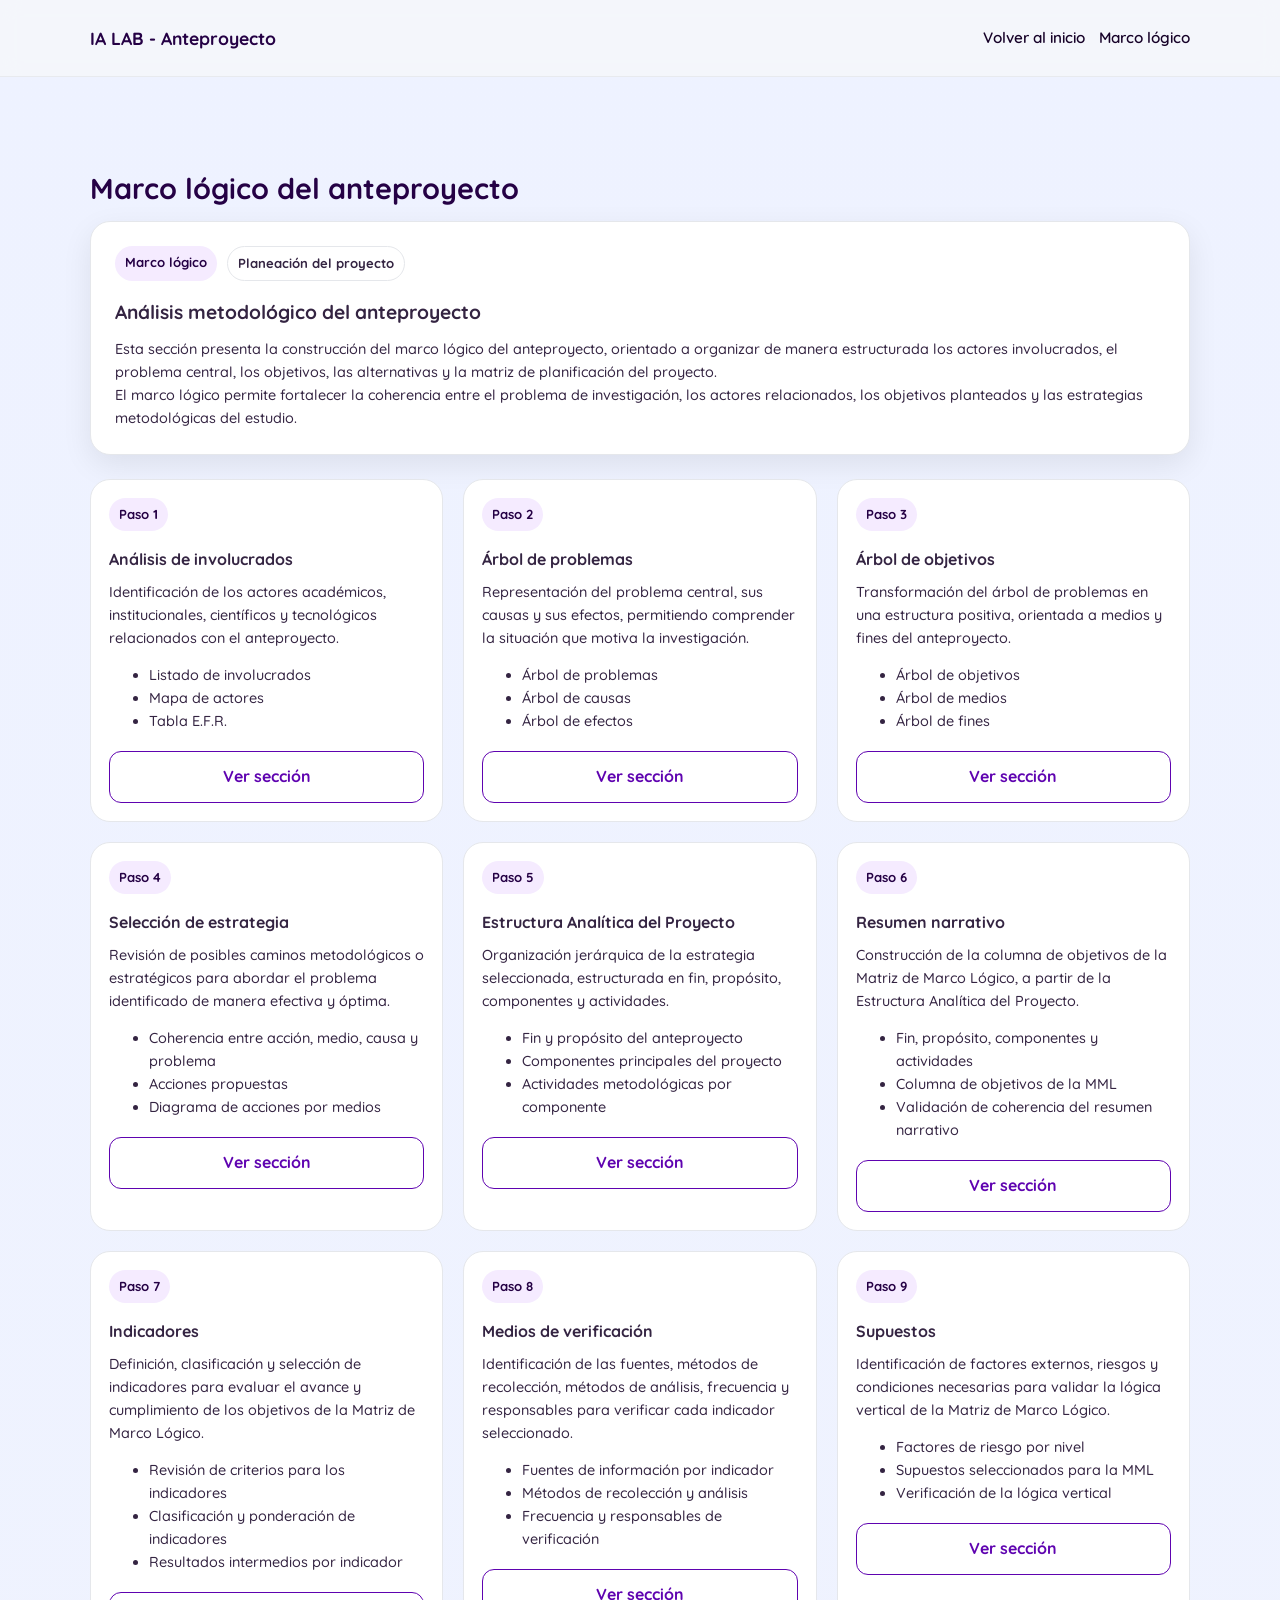
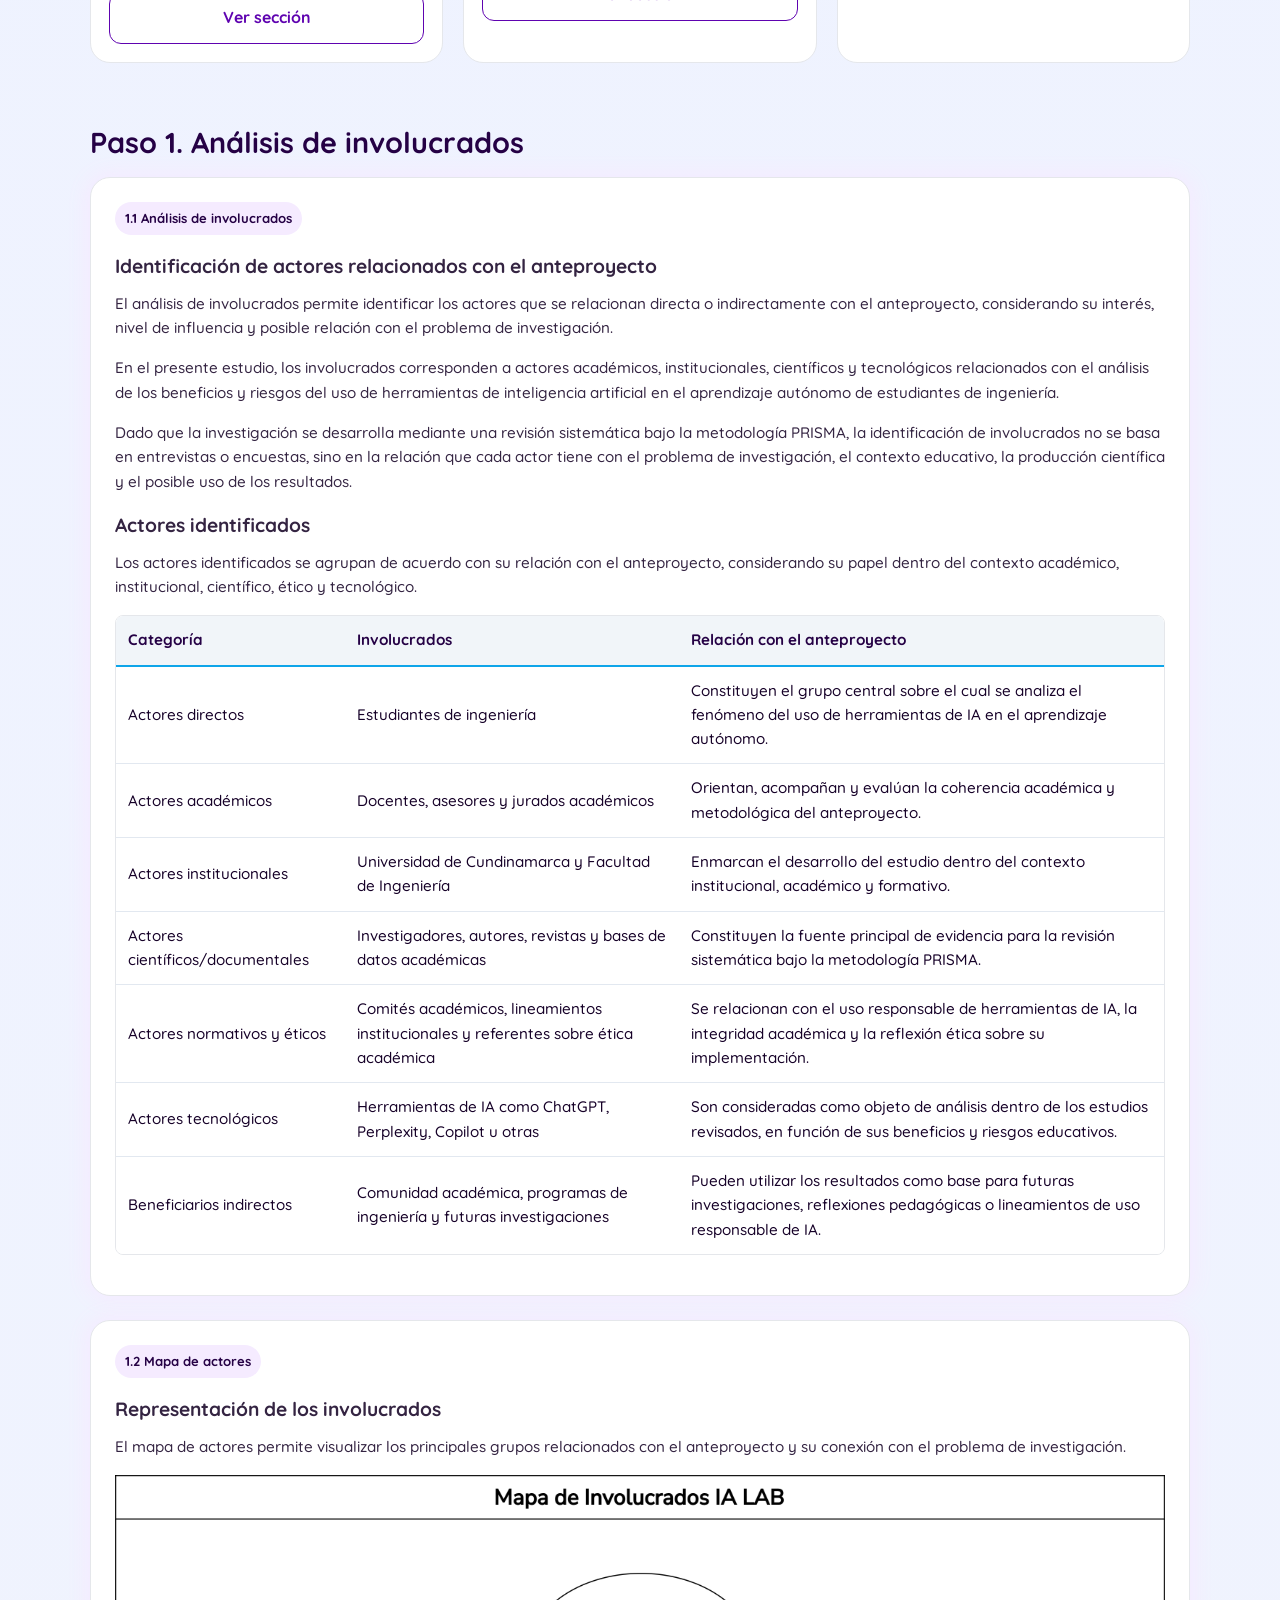
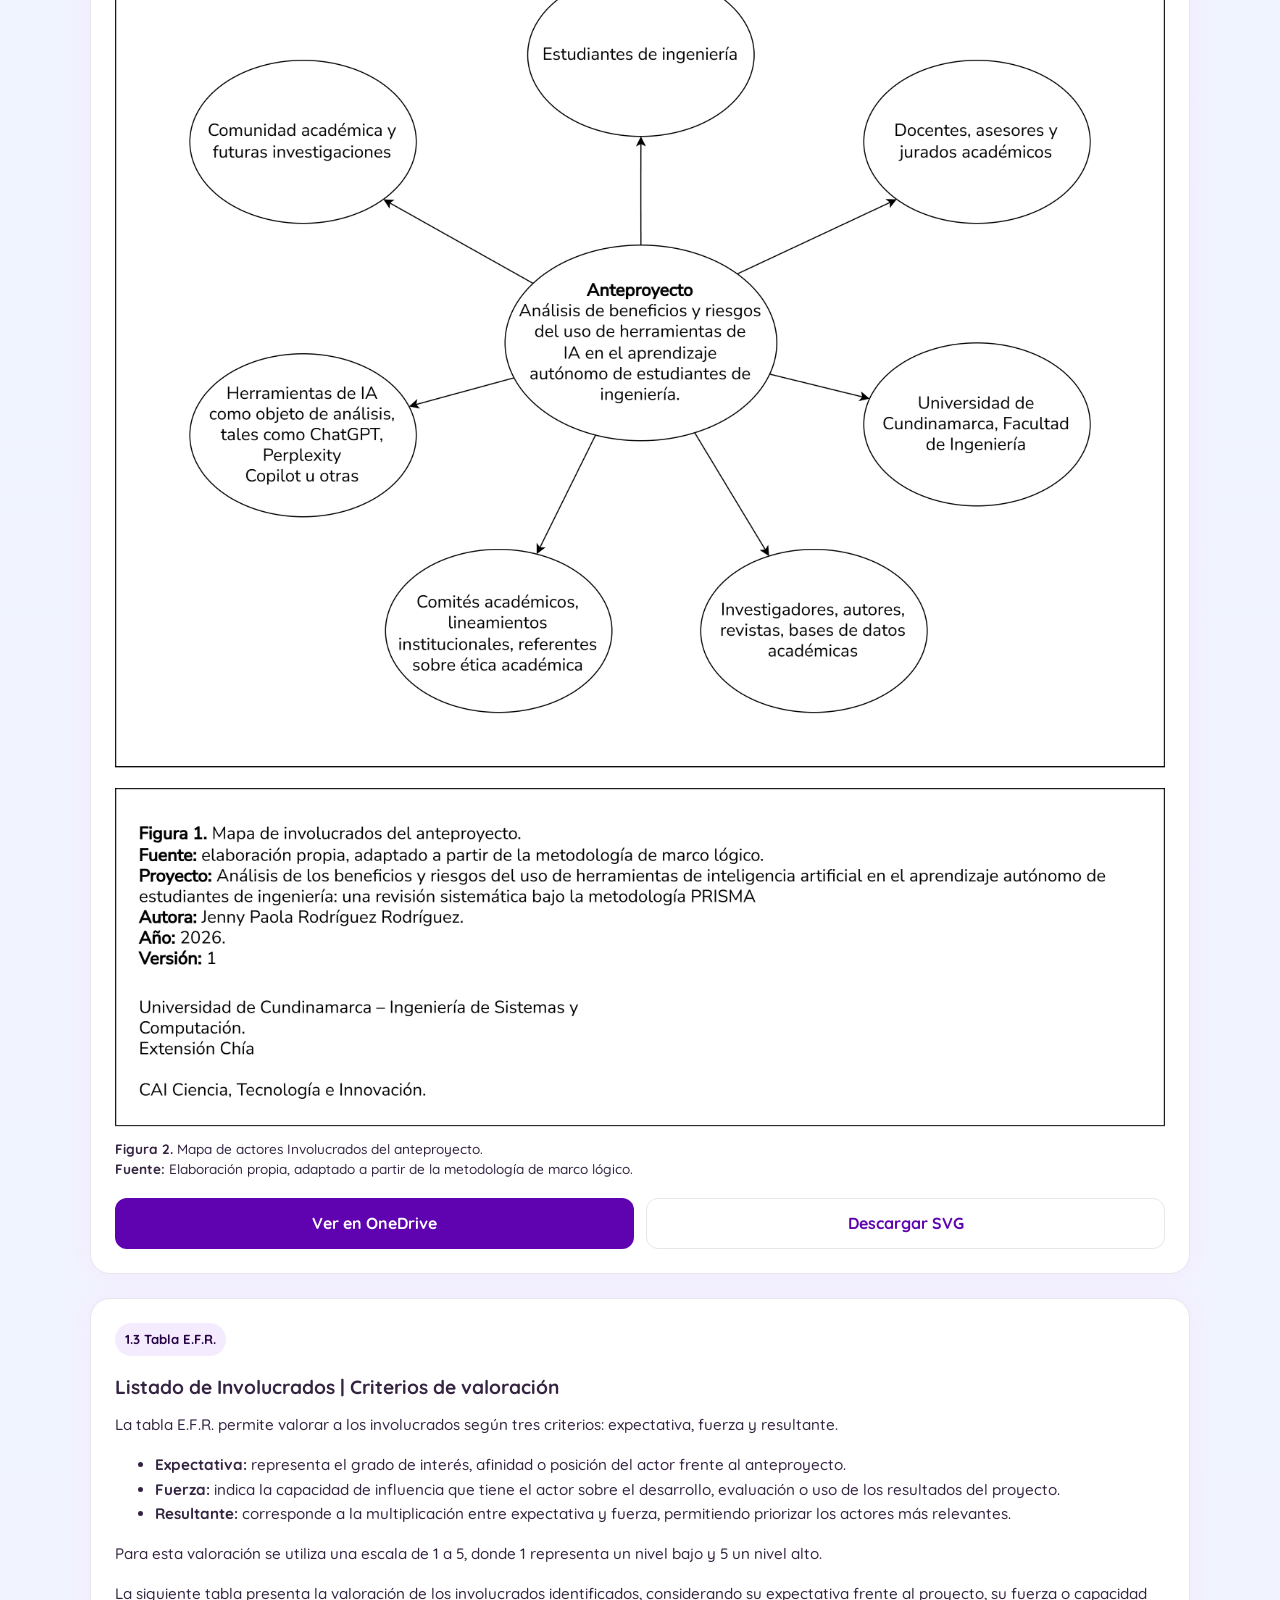
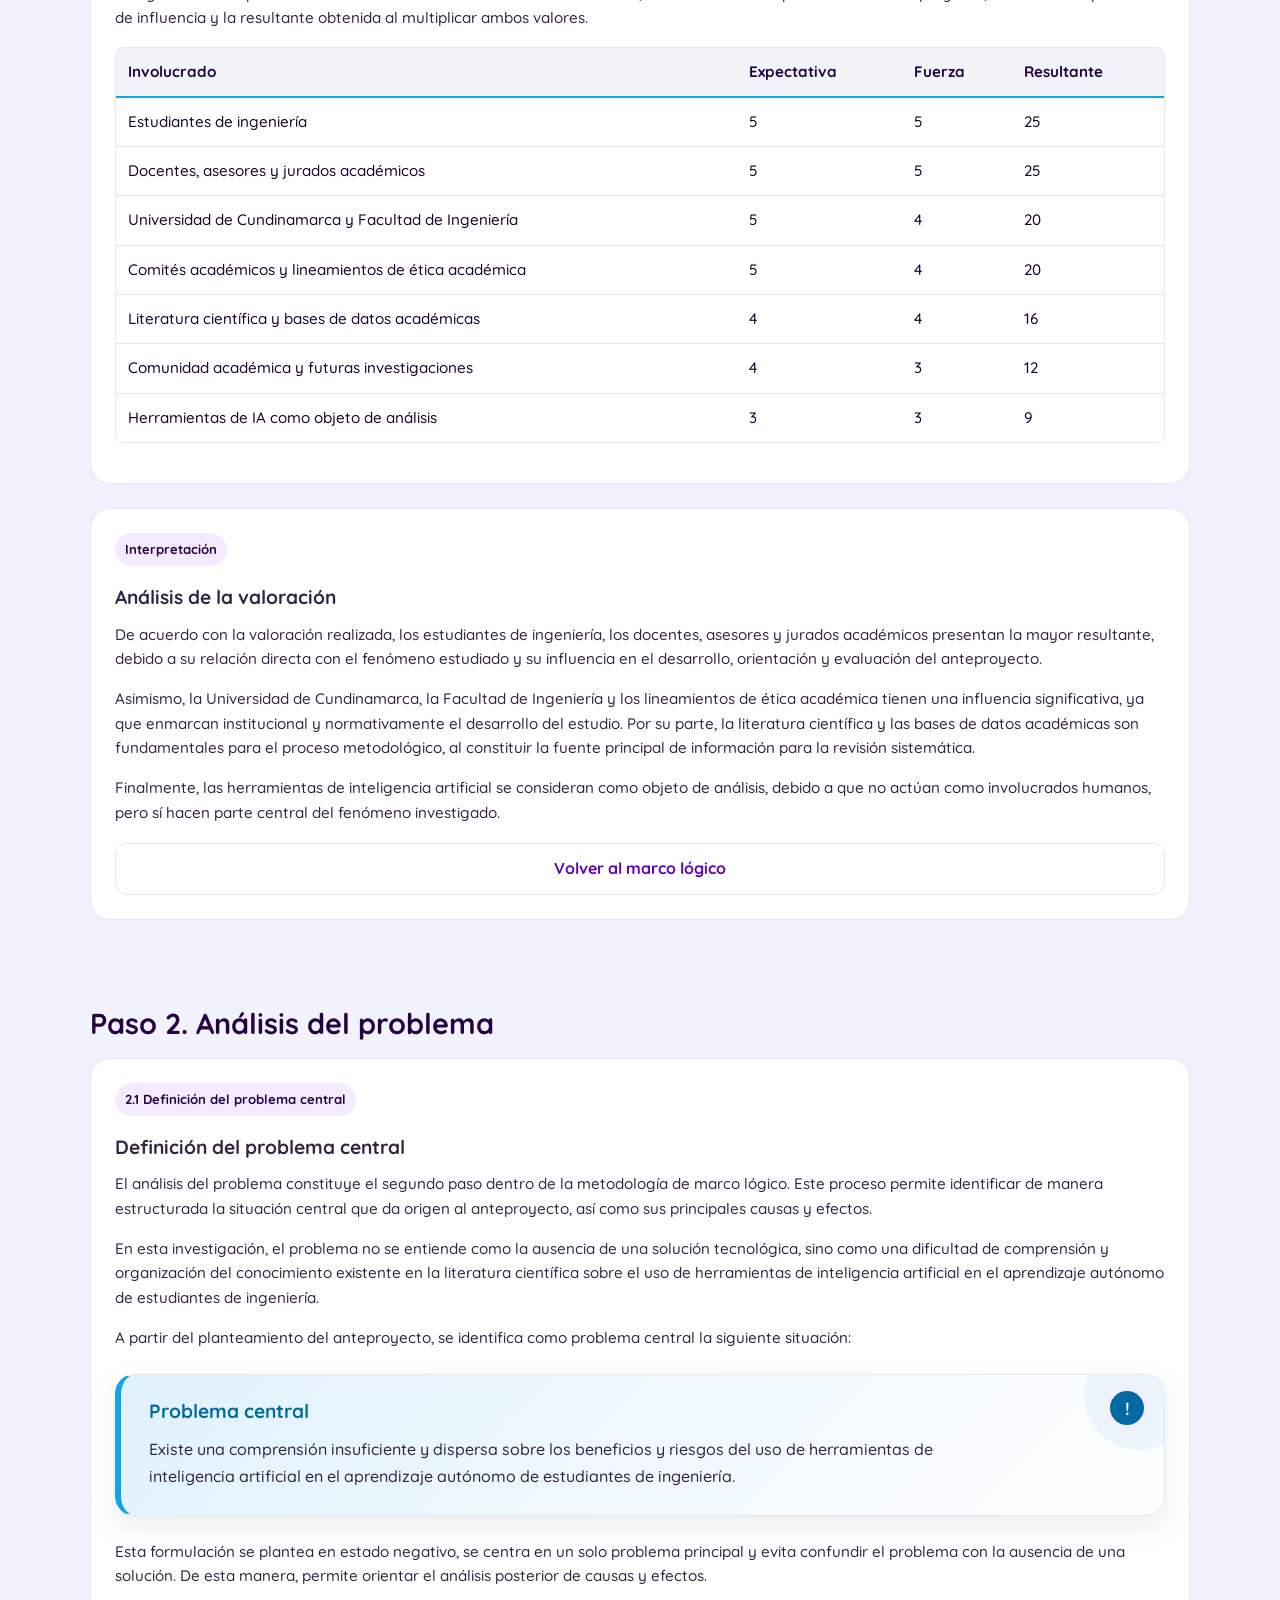
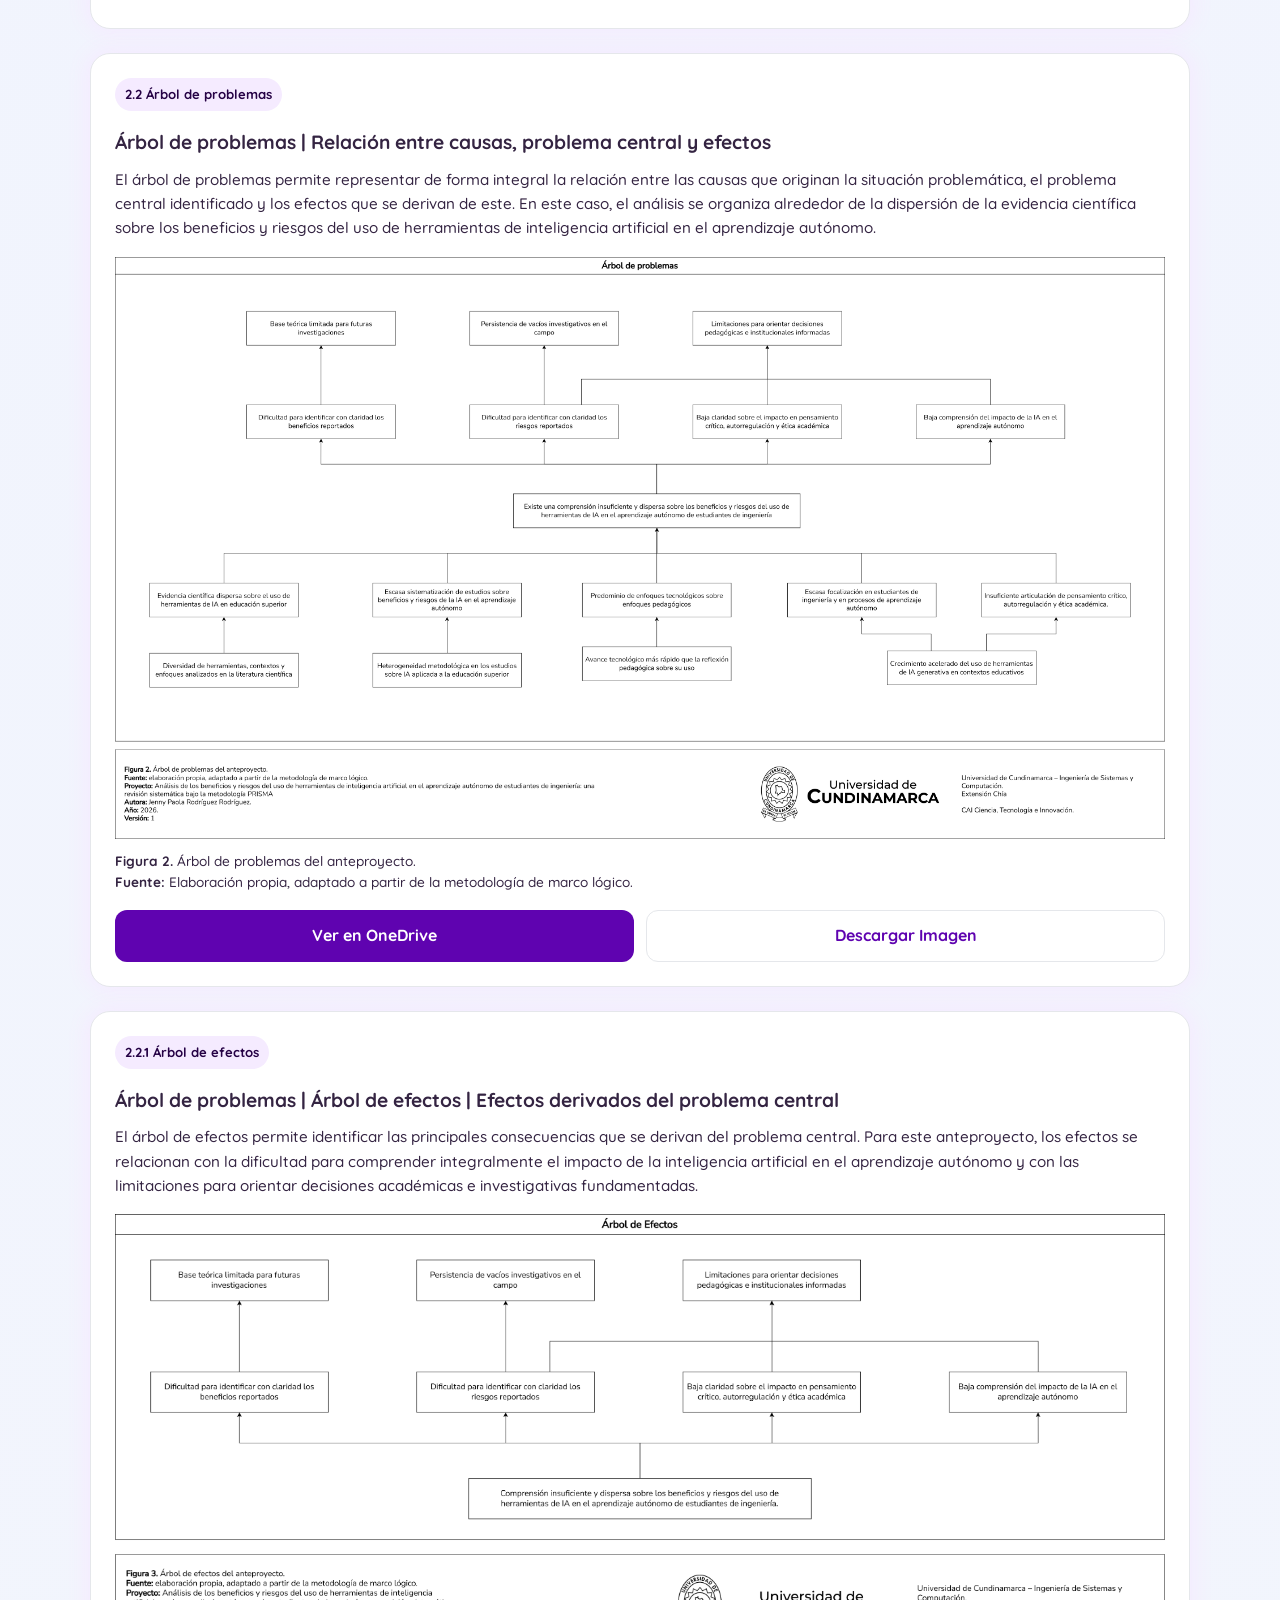
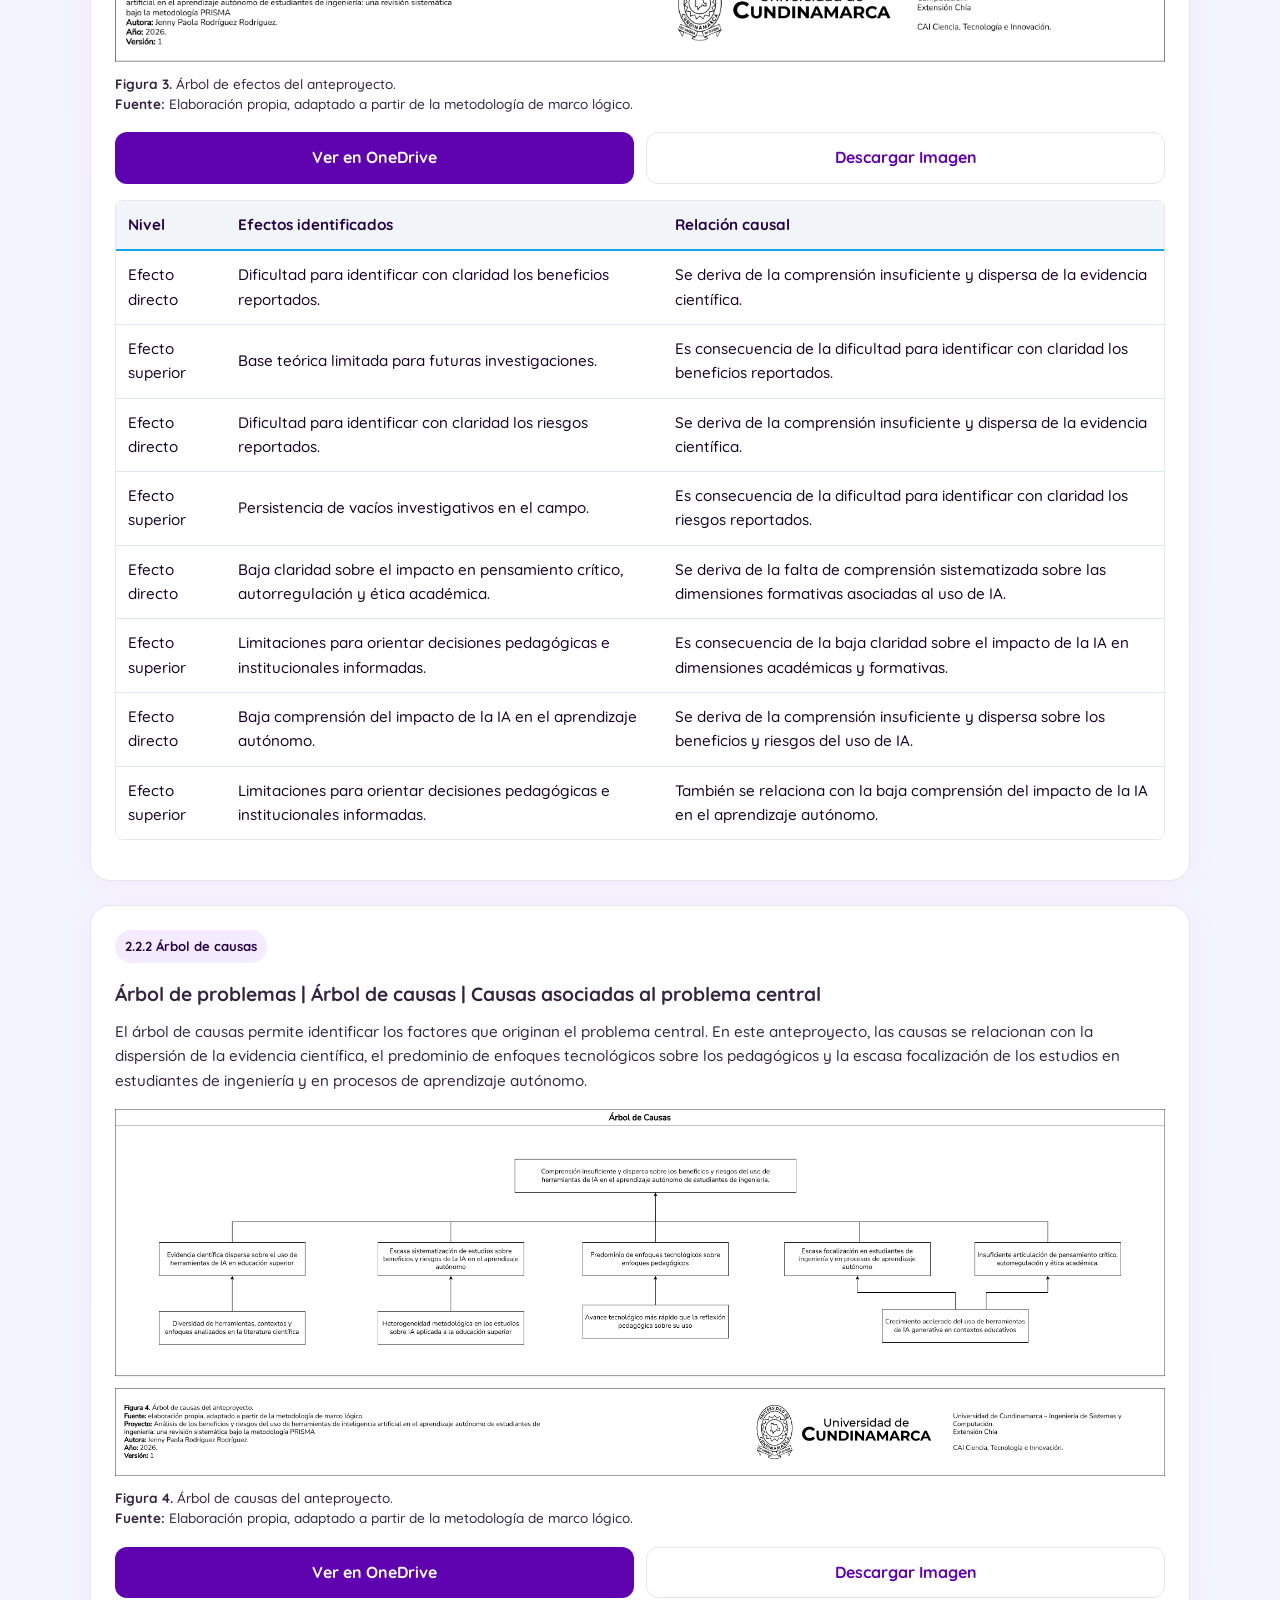
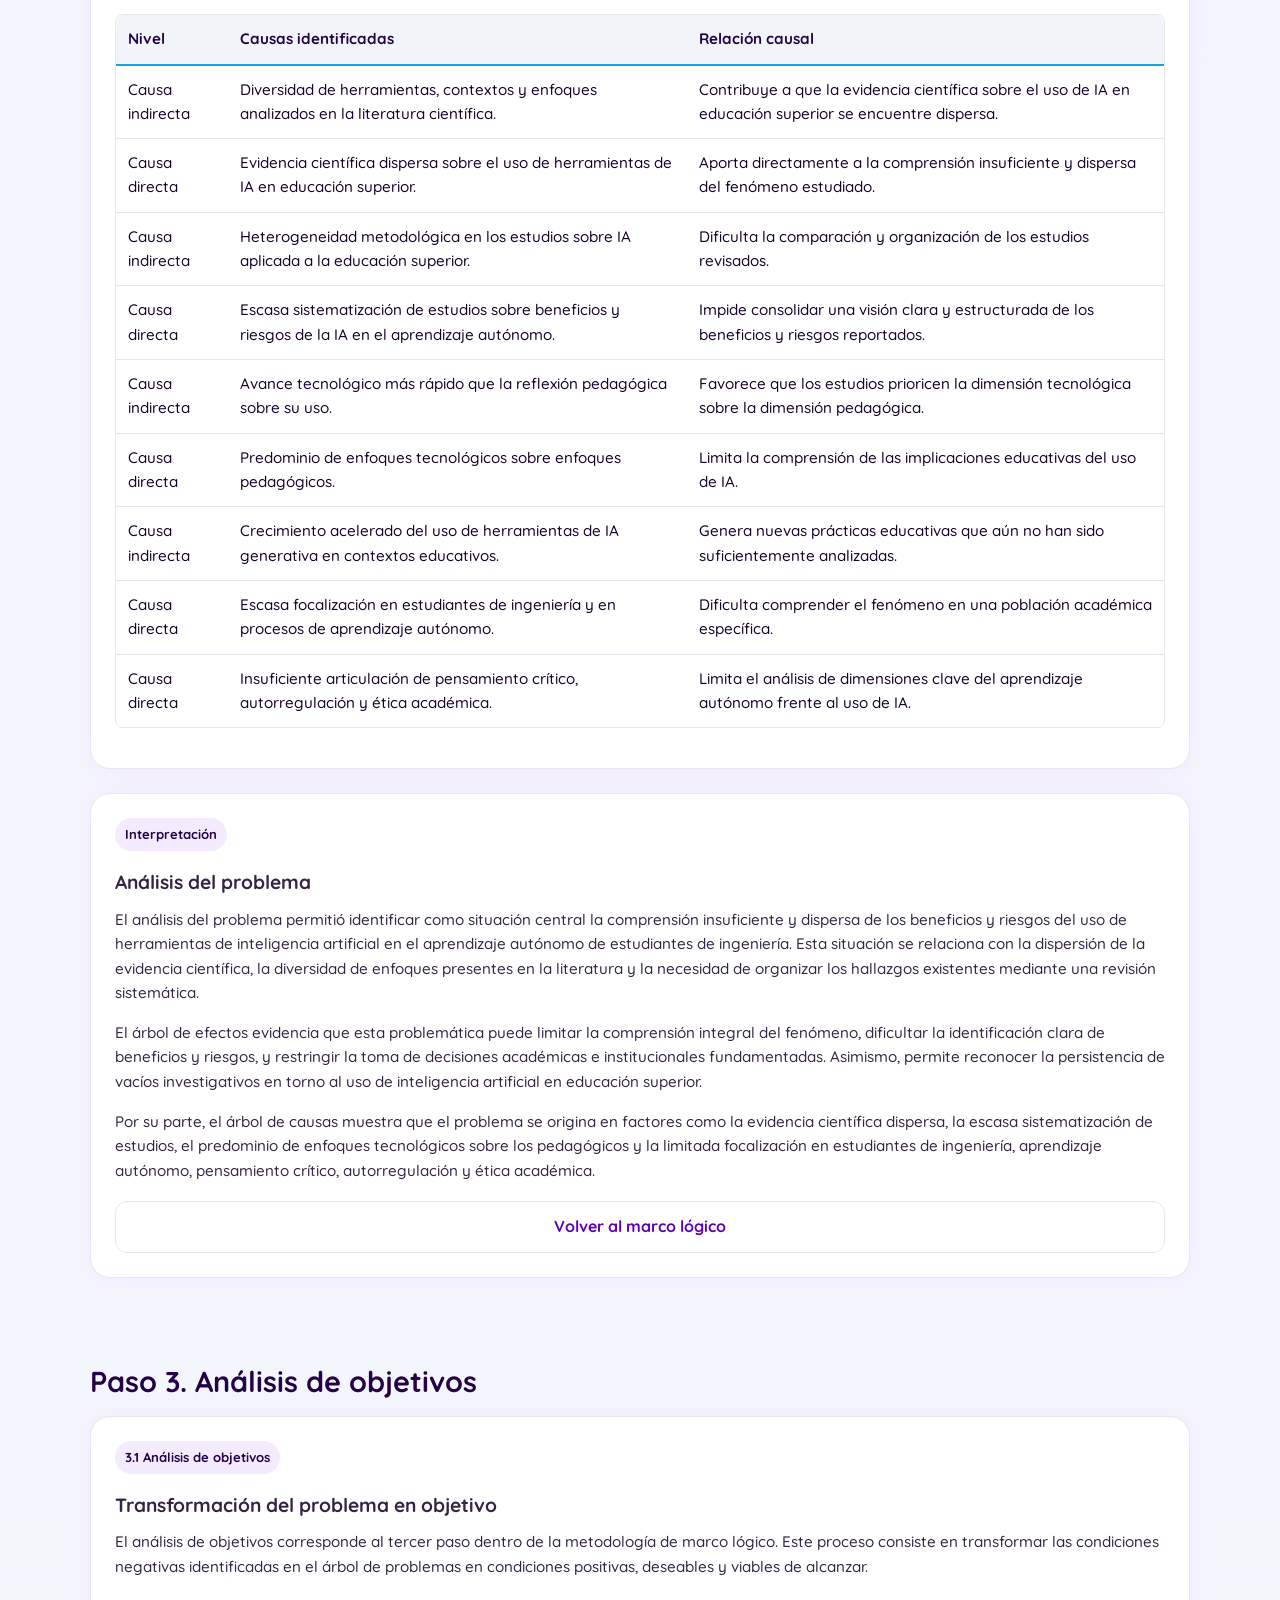
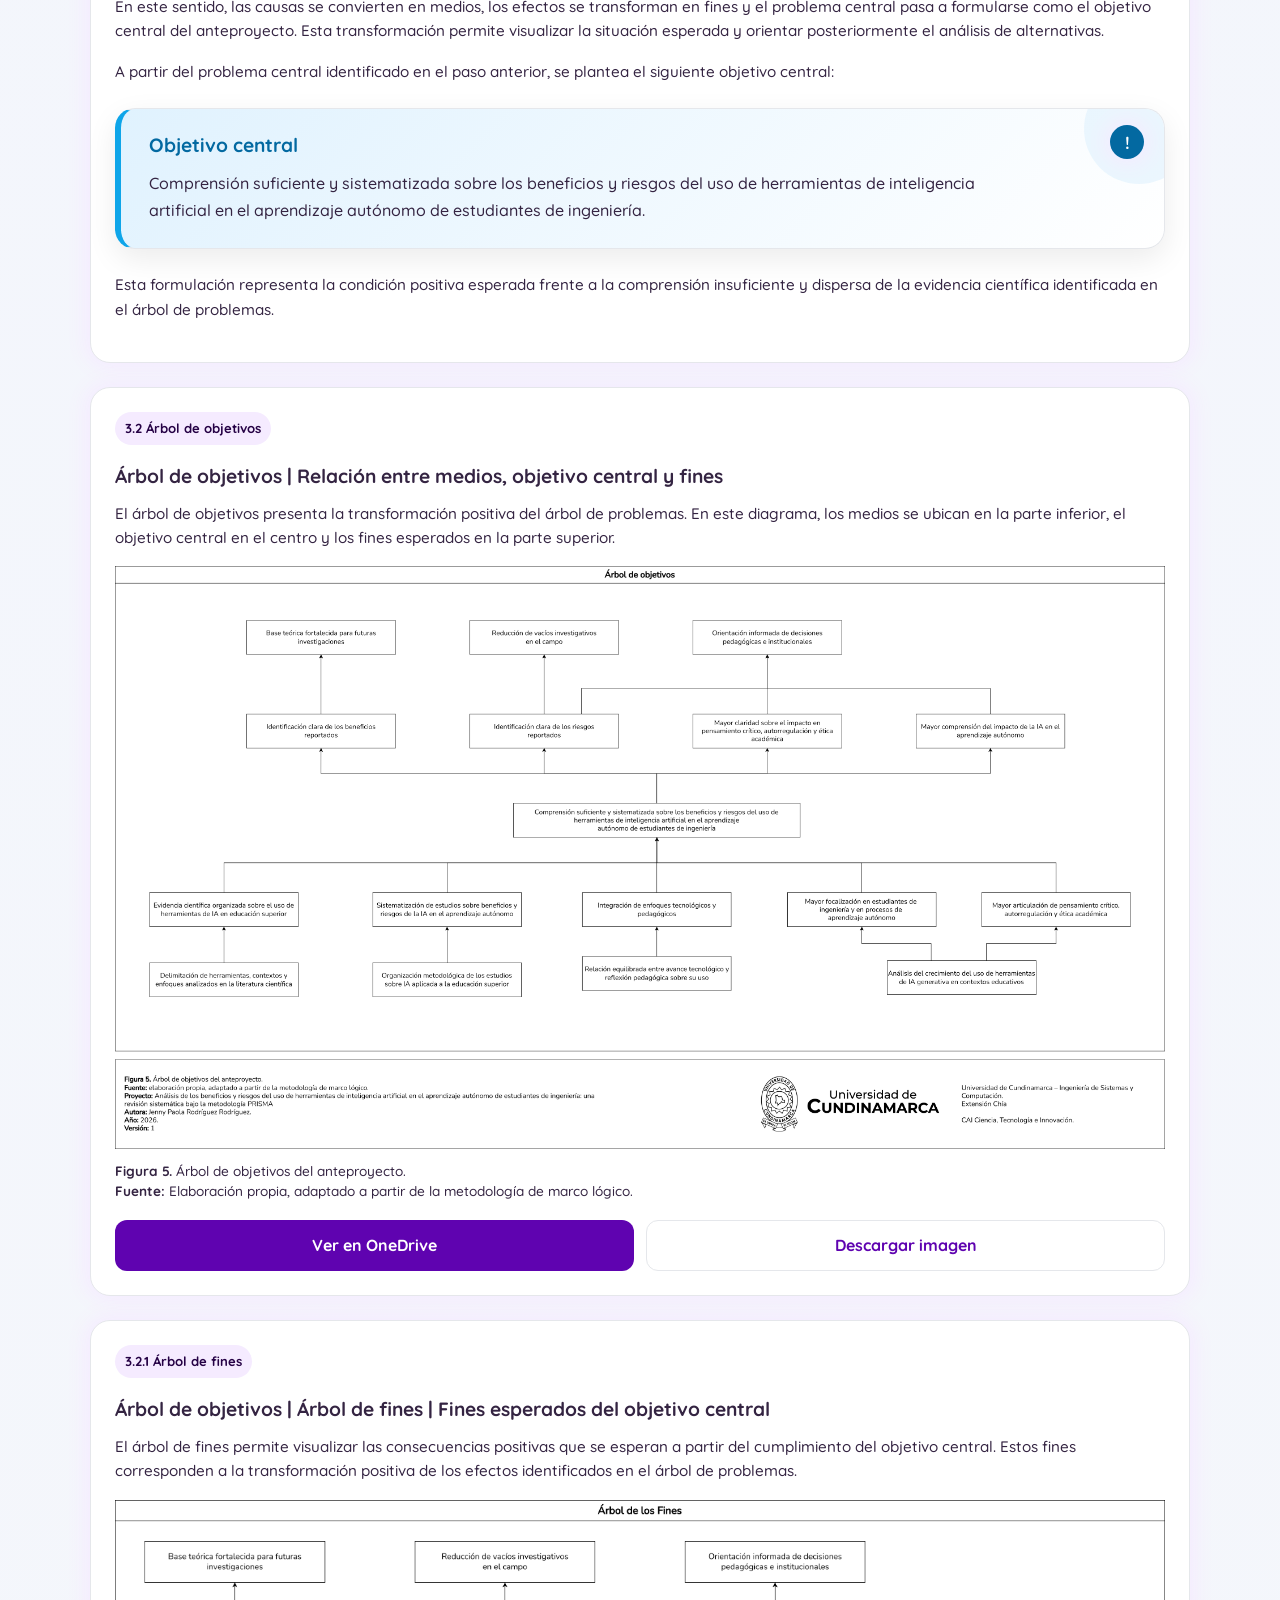
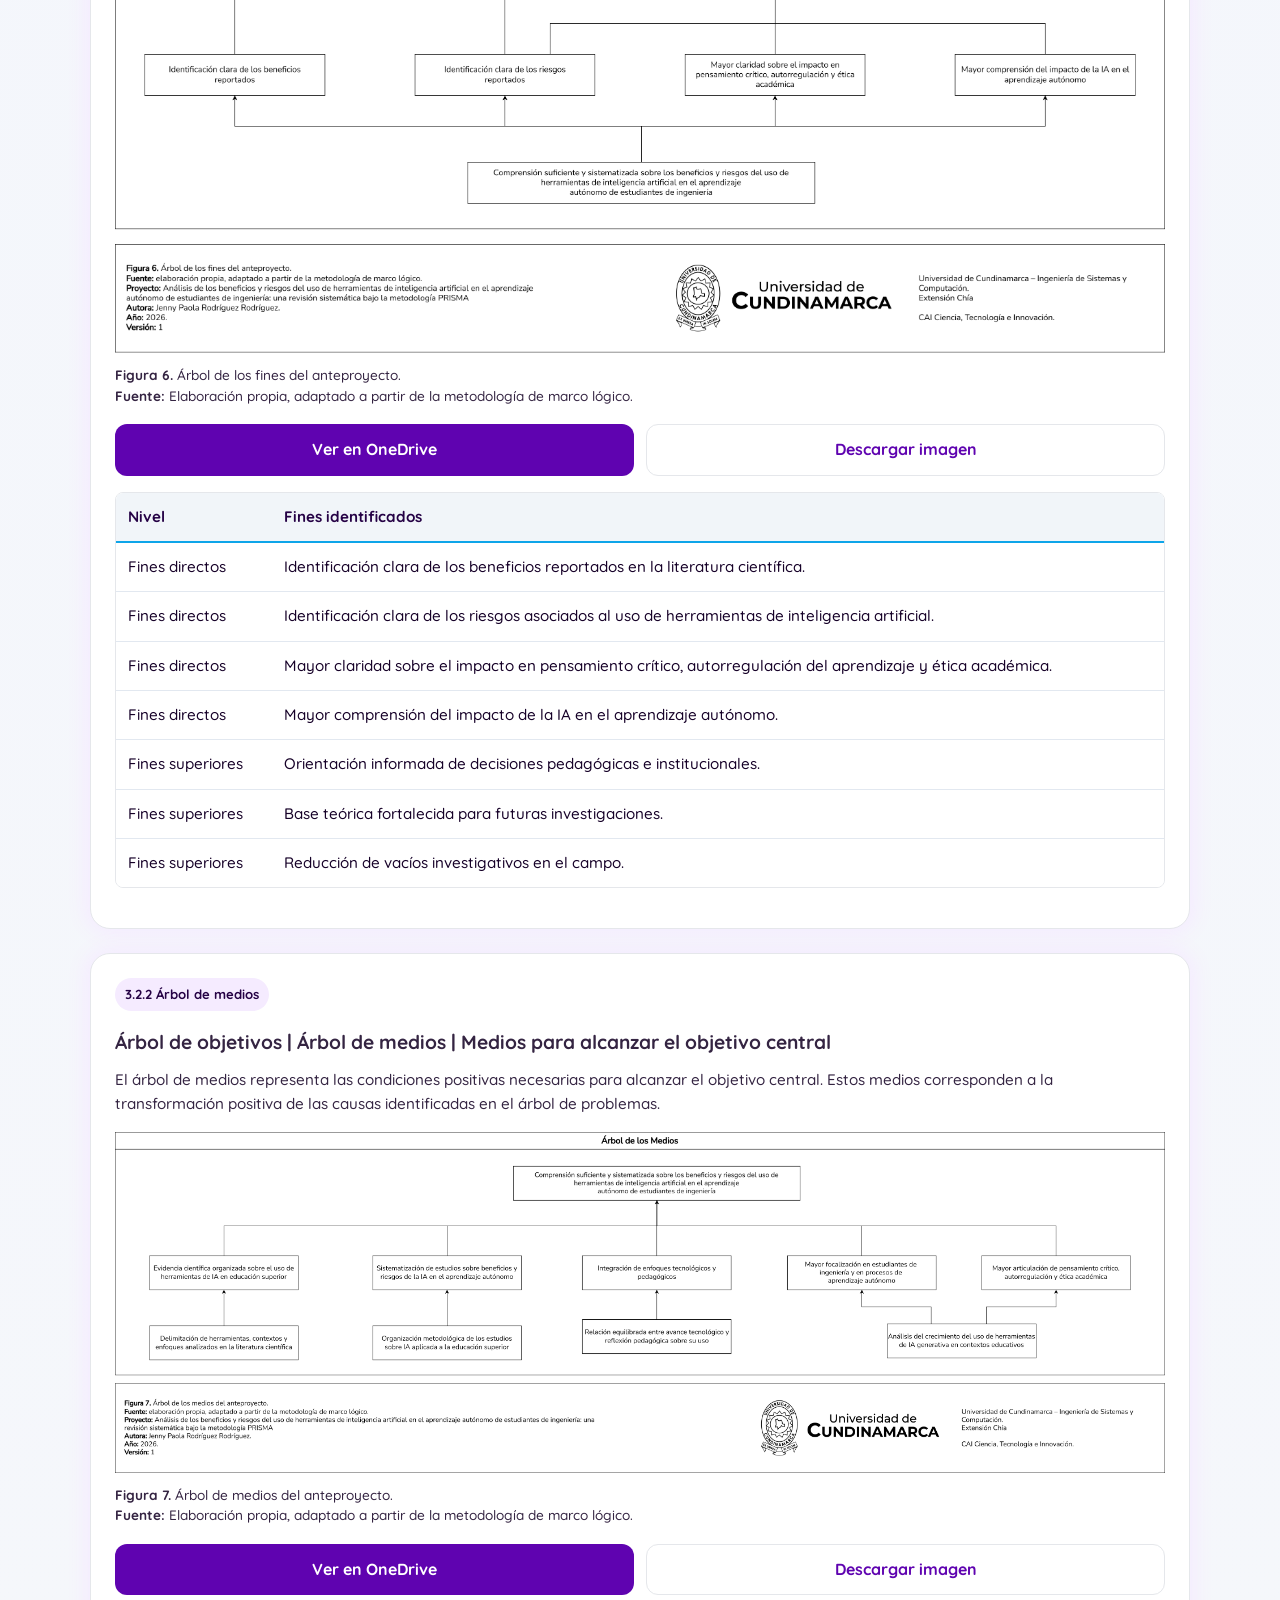
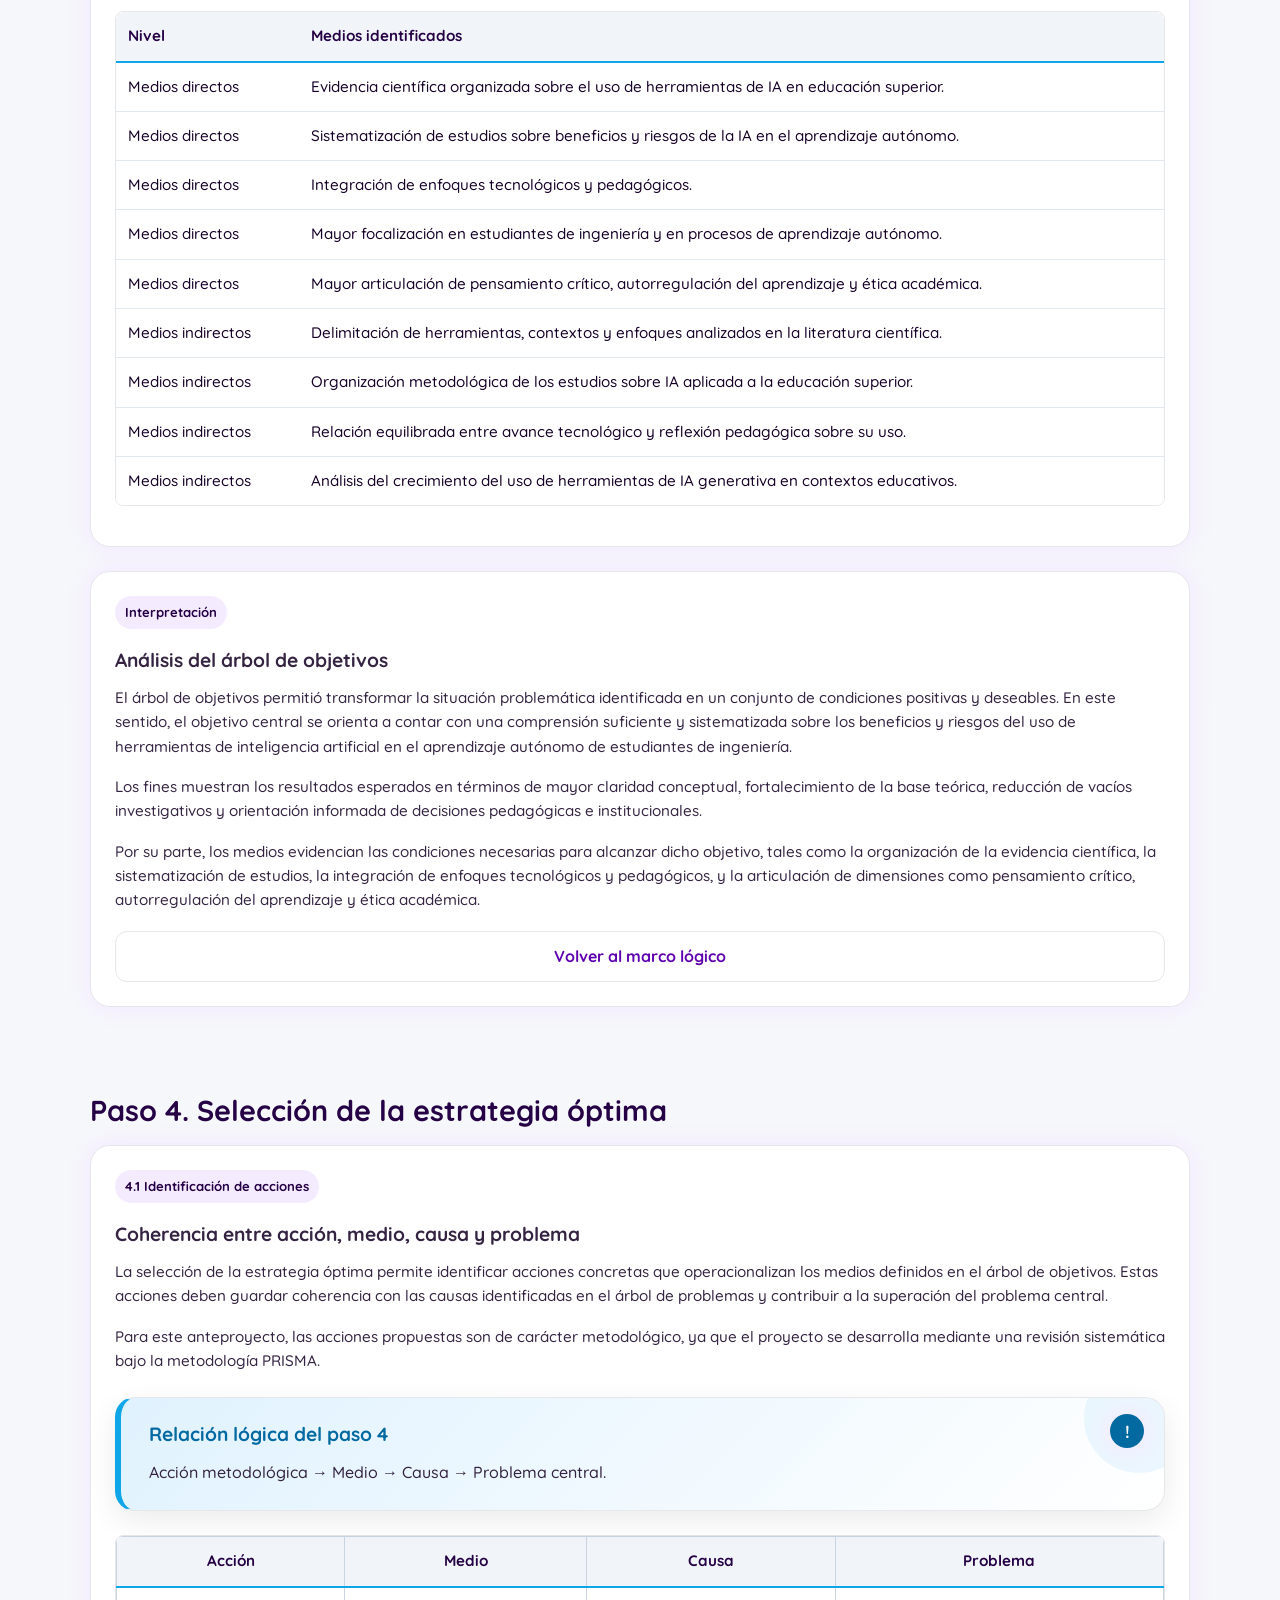
==== commit 7a8078be: "create: step 7,8 and 9. update: image file type in order to avoid visualization bug" ====
--- a/pages/marco-logico.html
+++ b/pages/marco-logico.html
@@ -1,5 +1,6 @@
 <!DOCTYPE html>
 <html lang="en">
+
 <head>
     <meta charset="UTF-8" />
     <meta name="viewport" content="width=device-width, initial-scale=1.0" />
@@ -10,2421 +11,4098 @@
     <link rel="shortcut icon" href="../../images/favico.ico" type="image/x-icon" />
     <title>Portafolio Virtual | Marco Lógico</title>
 </head>
+
 <body>
     <header>
         <div class="container">
             <nav>
                 <div class="brand">IA LAB - Anteproyecto</div>
                 <div class="nav-links">
-                    <a href="/">Volver al inicio</a>
+                    <a href="../index.html">Volver al inicio</a>
                     <a href="#marco-logico">Marco lógico</a>
                 </div>
             </nav>
         </div>
     </header>
     <section id="marco-logico">
-            <div class="container">
-                <h2 class="section-title">Marco lógico del anteproyecto</h2>
-
-                <div class="card">
+        <div class="container">
+            <h2 class="section-title">Marco lógico del anteproyecto</h2>
+
+            <div class="card">
+                <div class="doc-meta">
+                    <span class="doc-tag">Marco lógico</span>
+                    <span class="doc-tag doc-tag-outline">Planeación del proyecto</span>
+                </div>
+
+                <h3>Análisis metodológico del anteproyecto</h3>
+
+                <p>
+                    Esta sección presenta la construcción del marco lógico del anteproyecto,
+                    orientado a organizar de manera estructurada los actores involucrados,
+                    el problema central, los objetivos, las alternativas y la matriz de planificación
+                    del proyecto.
+                </p>
+
+                <p>
+                    El marco lógico permite fortalecer la coherencia entre el problema de
+                    investigación, los actores relacionados, los objetivos planteados y las
+                    estrategias metodológicas del estudio.
+                </p>
+            </div>
+
+            <div class="grid c-columns">
+
+                <article class="card subcard">
                     <div class="doc-meta">
-                        <span class="doc-tag">Marco lógico</span>
-                        <span class="doc-tag doc-tag-outline">Planeación del proyecto</span>
-                    </div>
-
-                    <h3>Análisis metodológico del anteproyecto</h3>
-
-                    <p>
-                        Esta sección presenta la construcción del marco lógico del anteproyecto,
-                        orientado a organizar de manera estructurada los actores involucrados,
-                        el problema central, los objetivos, las alternativas y la matriz de planificación
-                        del proyecto.
-                    </p>
-
-                    <p>
-                        El marco lógico permite fortalecer la coherencia entre el problema de
-                        investigación, los actores relacionados, los objetivos planteados y las
-                        estrategias metodológicas del estudio.
-                    </p>
-                </div>
-
-                <div class="grid c-columns">
-
-                    <article class="card subcard">
-                        <div class="doc-meta">
-                            <span class="doc-tag">Paso 1</span>
+                        <span class="doc-tag">Paso 1</span>
+                    </div>
+
+                    <h3 class="subcard-title">Análisis de involucrados</h3>
+
+                    <p class="subcard-description">
+                        Identificación de los actores académicos, institucionales, científicos
+                        y tecnológicos relacionados con el anteproyecto.
+                    </p>
+
+                    <ul>
+                        <li>Listado de involucrados</li>
+                        <li>Mapa de actores</li>
+                        <li>Tabla E.F.R.</li>
+                    </ul>
+
+                    <div class="doc-actions">
+                        <a href="#analisis-involucrados" class="btn btn-outline-secondary">
+                            Ver sección
+                        </a>
+                    </div>
+                </article>
+
+                <article class="card subcard">
+                    <div class="doc-meta">
+                        <span class="doc-tag">Paso 2</span>
+                    </div>
+
+                    <h3 class="subcard-title">Árbol de problemas</h3>
+
+                    <p class="subcard-description">
+                        Representación del problema central, sus causas y sus efectos,
+                        permitiendo comprender la situación que motiva la investigación.
+                    </p>
+
+                    <ul>
+                        <li>Árbol de problemas</li>
+                        <li>Árbol de causas</li>
+                        <li>Árbol de efectos</li>
+                    </ul>
+
+                    <div class="doc-actions">
+                        <a href="#analisis-problema" class="btn btn-outline-secondary">
+                            Ver sección
+                        </a>
+                    </div>
+                </article>
+
+                <article class="card subcard">
+                    <div class="doc-meta">
+                        <span class="doc-tag">Paso 3</span>
+                    </div>
+
+                    <h3 class="subcard-title">Árbol de objetivos</h3>
+
+                    <p class="subcard-description">
+                        Transformación del árbol de problemas en una estructura positiva,
+                        orientada a medios y fines del anteproyecto.
+                    </p>
+
+                    <ul>
+                        <li>Árbol de objetivos</li>
+                        <li>Árbol de medios</li>
+                        <li>Árbol de fines</li>
+                    </ul>
+
+                    <div class="doc-actions">
+                        <a href="#analisis-objetivos" class="btn btn-outline-secondary">
+                            Ver sección
+                        </a>
+                    </div>
+                </article>
+
+                <article class="card subcard">
+                    <div class="doc-meta">
+                        <span class="doc-tag">Paso 4</span>
+                    </div>
+
+                    <h3 class="subcard-title">Selección de estrategia</h3>
+
+                    <p class="subcard-description">
+                        Revisión de posibles caminos metodológicos o estratégicos para
+                        abordar el problema identificado de manera efectiva y óptima.
+                    </p>
+
+                    <ul>
+                        <li>Coherencia entre acción, medio, causa y problema</li>
+                        <li>Acciones propuestas</li>
+                        <li>Diagrama de acciones por medios</li>
+                    </ul>
+
+                    <div class="doc-actions">
+                        <a href="#seleccion-estrategia" class="btn btn-outline-secondary">
+                            Ver sección
+                        </a>
+                    </div>
+                </article>
+
+                <article class="card subcard">
+                    <div class="doc-meta">
+                        <span class="doc-tag">Paso 5</span>
+                    </div>
+
+                    <h3 class="subcard-title">Estructura Analítica del Proyecto</h3>
+
+                    <p class="subcard-description">
+                        Organización jerárquica de la estrategia seleccionada, estructurada en
+                        fin, propósito, componentes y actividades.
+                    </p>
+
+                    <ul>
+                        <li>Fin y propósito del anteproyecto</li>
+                        <li>Componentes principales del proyecto</li>
+                        <li>Actividades metodológicas por componente</li>
+                    </ul>
+
+                    <div class="doc-actions">
+                        <a href="#estructura-analitica-proyecto" class="btn btn-outline-secondary">
+                            Ver sección
+                        </a>
+                    </div>
+                </article>
+                <article class="card subcard">
+                    <div class="doc-meta">
+                        <span class="doc-tag">Paso 6</span>
+                    </div>
+
+                    <h3 class="subcard-title">Resumen narrativo</h3>
+
+                    <p class="subcard-description">
+                        Construcción de la columna de objetivos de la Matriz de Marco Lógico,
+                        a partir de la Estructura Analítica del Proyecto.
+                    </p>
+
+                    <ul>
+                        <li>Fin, propósito, componentes y actividades</li>
+                        <li>Columna de objetivos de la MML</li>
+                        <li>Validación de coherencia del resumen narrativo</li>
+                    </ul>
+
+                    <div class="doc-actions">
+                        <a href="#resumen-narrativo" class="btn btn-outline-secondary">
+                            Ver sección
+                        </a>
+                    </div>
+                </article>
+
+                <article class="card subcard">
+                    <div class="doc-meta">
+                        <span class="doc-tag">Paso 7</span>
+                    </div>
+
+                    <h3 class="subcard-title">Indicadores</h3>
+
+                    <p class="subcard-description">
+                        Definición, clasificación y selección de indicadores para evaluar el avance
+                        y cumplimiento de los objetivos de la Matriz de Marco Lógico.
+                    </p>
+
+                    <ul>
+                        <li>Revisión de criterios para los indicadores</li>
+                        <li>Clasificación y ponderación de indicadores</li>
+                        <li>Resultados intermedios por indicador</li>
+                    </ul>
+
+                    <div class="doc-actions">
+                        <a href="#indicadores" class="btn btn-outline-secondary">
+                            Ver sección
+                        </a>
+                    </div>
+                </article>
+
+                <article class="card subcard">
+                    <div class="doc-meta">
+                        <span class="doc-tag">Paso 8</span>
+                    </div>
+
+                    <h3 class="subcard-title">Medios de verificación</h3>
+
+                    <p class="subcard-description">
+                        Identificación de las fuentes, métodos de recolección, métodos de análisis,
+                        frecuencia y responsables para verificar cada indicador seleccionado.
+                    </p>
+
+                    <ul>
+                        <li>Fuentes de información por indicador</li>
+                        <li>Métodos de recolección y análisis</li>
+                        <li>Frecuencia y responsables de verificación</li>
+                    </ul>
+
+                    <div class="doc-actions">
+                        <a href="#medios-verificacion" class="btn btn-outline-secondary">
+                            Ver sección
+                        </a>
+                    </div>
+                </article>
+
+                <article class="card subcard">
+                    <div class="doc-meta">
+                        <span class="doc-tag">Paso 9</span>
+                    </div>
+
+                    <h3 class="subcard-title">Supuestos</h3>
+
+                    <p class="subcard-description">
+                        Identificación de factores externos, riesgos y condiciones necesarias para
+                        validar la lógica vertical de la Matriz de Marco Lógico.
+                    </p>
+
+                    <ul>
+                        <li>Factores de riesgo por nivel</li>
+                        <li>Supuestos seleccionados para la MML</li>
+                        <li>Verificación de la lógica vertical</li>
+                    </ul>
+
+                    <div class="doc-actions">
+                        <a href="#supuestos" class="btn btn-outline-secondary">
+                            Ver sección
+                        </a>
+                    </div>
+                </article>
+
+            </div>
+        </div>
+    </section>
+
+    <section id="analisis-involucrados">
+        <div class="container">
+
+            <h2 class="section-title">Paso 1. Análisis de involucrados</h2>
+
+            <!-- Introducción -->
+            <div class="card card-definition">
+                <div class="doc-meta">
+                    <span class="doc-tag">1.1 Análisis de involucrados</span>
+                </div>
+
+                <h3>Identificación de actores relacionados con el anteproyecto</h3>
+
+                <div class="card-definition">
+                    <p>
+                        El análisis de involucrados permite identificar los actores que se relacionan
+                        directa o indirectamente con el anteproyecto, considerando su interés, nivel
+                        de influencia y posible relación con el problema de investigación.
+                    </p>
+
+                    <p>
+                        En el presente estudio, los involucrados corresponden a actores académicos,
+                        institucionales, científicos y tecnológicos relacionados con el análisis de los
+                        beneficios y riesgos del uso de herramientas de inteligencia artificial en el
+                        aprendizaje autónomo de estudiantes de ingeniería.
+                    </p>
+
+                    <p>
+                        Dado que la investigación se desarrolla mediante una revisión sistemática bajo
+                        la metodología PRISMA, la identificación de involucrados no se basa en entrevistas
+                        o encuestas, sino en la relación que cada actor tiene con el problema de investigación,
+                        el contexto educativo, la producción científica y el posible uso de los resultados.
+                    </p>
+                    <h3>Actores identificados</h3>
+
+                    <p>
+                        Los actores identificados se agrupan de acuerdo con su relación con el
+                        anteproyecto, considerando su papel dentro del contexto académico,
+                        institucional, científico, ético y tecnológico.
+                    </p>
+
+                    <div class="card-table table-responsive">
+                        <table class="custom-table">
+                            <thead>
+                                <tr>
+                                    <th>Categoría</th>
+                                    <th>Involucrados</th>
+                                    <th>Relación con el anteproyecto</th>
+                                </tr>
+                            </thead>
+
+                            <tbody>
+                                <tr>
+                                    <td data-label="Categoría">Actores directos</td>
+                                    <td data-label="Involucrados">Estudiantes de ingeniería</td>
+                                    <td data-label="Relación con el anteproyecto">
+                                        Constituyen el grupo central sobre el cual se analiza el fenómeno
+                                        del uso de herramientas de IA en el aprendizaje autónomo.
+                                    </td>
+                                </tr>
+
+                                <tr>
+                                    <td data-label="Categoría">Actores académicos</td>
+                                    <td data-label="Involucrados">Docentes, asesores y jurados académicos</td>
+                                    <td data-label="Relación con el anteproyecto">
+                                        Orientan, acompañan y evalúan la coherencia académica y metodológica
+                                        del anteproyecto.
+                                    </td>
+                                </tr>
+
+                                <tr>
+                                    <td data-label="Categoría">Actores institucionales</td>
+                                    <td data-label="Involucrados">
+                                        Universidad de Cundinamarca y Facultad de Ingeniería
+                                    </td>
+                                    <td data-label="Relación con el anteproyecto">
+                                        Enmarcan el desarrollo del estudio dentro del contexto institucional,
+                                        académico y formativo.
+                                    </td>
+                                </tr>
+
+                                <tr>
+                                    <td data-label="Categoría">Actores científicos/documentales</td>
+                                    <td data-label="Involucrados">
+                                        Investigadores, autores, revistas y bases de datos académicas
+                                    </td>
+                                    <td data-label="Relación con el anteproyecto">
+                                        Constituyen la fuente principal de evidencia para la revisión
+                                        sistemática bajo la metodología PRISMA.
+                                    </td>
+                                </tr>
+
+                                <tr>
+                                    <td data-label="Categoría">Actores normativos y éticos</td>
+                                    <td data-label="Involucrados">
+                                        Comités académicos, lineamientos institucionales y referentes sobre ética
+                                        académica
+                                    </td>
+                                    <td data-label="Relación con el anteproyecto">
+                                        Se relacionan con el uso responsable de herramientas de IA, la integridad
+                                        académica y la reflexión ética sobre su implementación.
+                                    </td>
+                                </tr>
+
+                                <tr>
+                                    <td data-label="Categoría">Actores tecnológicos</td>
+                                    <td data-label="Involucrados">
+                                        Herramientas de IA como ChatGPT, Perplexity, Copilot u otras
+                                    </td>
+                                    <td data-label="Relación con el anteproyecto">
+                                        Son consideradas como objeto de análisis dentro de los estudios revisados,
+                                        en función de sus beneficios y riesgos educativos.
+                                    </td>
+                                </tr>
+
+                                <tr>
+                                    <td data-label="Categoría">Beneficiarios indirectos</td>
+                                    <td data-label="Involucrados">
+                                        Comunidad académica, programas de ingeniería y futuras investigaciones
+                                    </td>
+                                    <td data-label="Relación con el anteproyecto">
+                                        Pueden utilizar los resultados como base para futuras investigaciones,
+                                        reflexiones pedagógicas o lineamientos de uso responsable de IA.
+                                    </td>
+                                </tr>
+                            </tbody>
+                        </table>
+                    </div>
+                </div>
+            </div>
+
+            <!-- Introducción -->
+            <div class="card card-definition">
+                <div class="doc-meta">
+                    <span class="doc-tag">1.2 Mapa de actores</span>
+                </div>
+
+                <h3>Representación de los involucrados</h3>
+
+                <div class="card-definition">
+                    <p>
+                        El mapa de actores permite visualizar los principales grupos relacionados
+                        con el anteproyecto y su conexión con el problema de investigación.
+                    </p>
+
+                    <figure class="image-card">
+                        <p class="scroll-hint">Desliza horizontalmente para ver la imagen completa</p>
+
+                        <button class="image-zoom-btn" type="button"
+                            data-image="../images/RodriguezRodriguezJennyPaola_DiagramasMarcoLogico_MapaInvolucrados_V1.png"
+                            data-title="Mapa de actores Involucrados del anteproyecto"
+                            data-style="vertical-img">
+
+                            <img src="../images/RodriguezRodriguezJennyPaola_DiagramasMarcoLogico_MapaInvolucrados_V1.png"
+                                alt="Mapa de actores Involucrados del anteproyecto">
+                        </button>
+
+                        <figcaption>
+                            <b>Figura 2.</b> Mapa de actores Involucrados del anteproyecto. <br>
+                            <b>Fuente:</b> Elaboración propia, adaptado a partir de la metodología de marco lógico.
+                        </figcaption>
+                    </figure>
+                    <div class="doc-actions">
+                        <a href="https://mailunicundiedu-my.sharepoint.com/:u:/g/personal/jprodriguezrodriguez_ucundinamarca_edu_co/IQAeSiXIxZiuQbBVKUtJZLgtAebnkEX_yrDFxqmouWjpYPw?e=fVi51A"
+                            target="_blank" class="btn btn-primary">Ver en OneDrive</a>
+                        <a href="../images/RodriguezRodriguezJennyPaola_DiagramasMarcoLogico_MapaInvolucrados_V1.png"
+                            download="RodriguezRodriguezJennyPaola_DiagramasMarcoLogico_MapaInvolucrados_V1"
+                            class="btn btn-secondary">
+                            Descargar SVG
+                        </a>
+                    </div>
+                </div>
+            </div>
+
+            <!-- Explicación EFR -->
+            <div class="card card-definition">
+                <div class="doc-meta">
+                    <span class="doc-tag">1.3 Tabla E.F.R.</span>
+                </div>
+
+                <h3>Listado de Involucrados | Criterios de valoración</h3>
+
+                <div class="card-definition">
+                    <p>
+                        La tabla E.F.R. permite valorar a los involucrados según tres criterios:
+                        expectativa, fuerza y resultante.
+                    </p>
+                    <ul>
+                        <li>
+                            <b>Expectativa:</b> representa el grado de interés, afinidad o posición
+                            del actor frente al anteproyecto.
+                        </li>
+                        <li>
+                            <b>Fuerza:</b> indica la capacidad de influencia que tiene el actor
+                            sobre el desarrollo, evaluación o uso de los resultados del proyecto.
+                        </li>
+                        <li>
+                            <b>Resultante:</b> corresponde a la multiplicación entre expectativa
+                            y fuerza, permitiendo priorizar los actores más relevantes.
+                        </li>
+                    </ul>
+                    <p>
+                        Para esta valoración se utiliza una escala de 1 a 5, donde 1 representa
+                        un nivel bajo y 5 un nivel alto.
+                    </p>
+
+                    <p>
+                        La siguiente tabla presenta la valoración de los involucrados identificados,
+                        considerando su expectativa frente al proyecto, su fuerza o capacidad de
+                        influencia y la resultante obtenida al multiplicar ambos valores.
+                    </p>
+
+                    <div class="card-table table-responsive">
+                        <table class="custom-table">
+                            <thead>
+                                <tr>
+                                    <th>Involucrado</th>
+                                    <th>Expectativa</th>
+                                    <th>Fuerza</th>
+                                    <th>Resultante</th>
+                                </tr>
+                            </thead>
+
+                            <tbody>
+                                <tr>
+                                    <td data-label="Involucrado">Estudiantes de ingeniería</td>
+                                    <td data-label="Expectativa">5</td>
+                                    <td data-label="Fuerza">5</td>
+                                    <td data-label="Resultante">25</td>
+                                </tr>
+
+                                <tr>
+                                    <td data-label="Involucrado">Docentes, asesores y jurados académicos</td>
+                                    <td data-label="Expectativa">5</td>
+                                    <td data-label="Fuerza">5</td>
+                                    <td data-label="Resultante">25</td>
+                                </tr>
+
+                                <tr>
+                                    <td data-label="Involucrado">
+                                        Universidad de Cundinamarca y Facultad de Ingeniería
+                                    </td>
+                                    <td data-label="Expectativa">5</td>
+                                    <td data-label="Fuerza">4</td>
+                                    <td data-label="Resultante">20</td>
+                                </tr>
+
+                                <tr>
+                                    <td data-label="Involucrado">
+                                        Comités académicos y lineamientos de ética académica
+                                    </td>
+                                    <td data-label="Expectativa">5</td>
+                                    <td data-label="Fuerza">4</td>
+                                    <td data-label="Resultante">20</td>
+                                </tr>
+
+                                <tr>
+                                    <td data-label="Involucrado">
+                                        Literatura científica y bases de datos académicas
+                                    </td>
+                                    <td data-label="Expectativa">4</td>
+                                    <td data-label="Fuerza">4</td>
+                                    <td data-label="Resultante">16</td>
+                                </tr>
+
+                                <tr>
+                                    <td data-label="Involucrado">
+                                        Comunidad académica y futuras investigaciones
+                                    </td>
+                                    <td data-label="Expectativa">4</td>
+                                    <td data-label="Fuerza">3</td>
+                                    <td data-label="Resultante">12</td>
+                                </tr>
+
+                                <tr>
+                                    <td data-label="Involucrado">
+                                        Herramientas de IA como objeto de análisis
+                                    </td>
+                                    <td data-label="Expectativa">3</td>
+                                    <td data-label="Fuerza">3</td>
+                                    <td data-label="Resultante">9</td>
+                                </tr>
+                            </tbody>
+                        </table>
+                    </div>
+                </div>
+            </div>
+
+            <!-- Interpretación -->
+            <div class="card card-definition">
+                <div class="doc-meta">
+                    <span class="doc-tag">Interpretación</span>
+                </div>
+
+                <h3>Análisis de la valoración</h3>
+
+                <div class="card-definition">
+
+                    <p>
+                        De acuerdo con la valoración realizada, los estudiantes de ingeniería, los
+                        docentes, asesores y jurados académicos presentan la mayor resultante,
+                        debido a su relación directa con el fenómeno estudiado y su influencia en
+                        el desarrollo, orientación y evaluación del anteproyecto.
+                    </p>
+
+                    <p>
+                        Asimismo, la Universidad de Cundinamarca, la Facultad de Ingeniería y los
+                        lineamientos de ética académica tienen una influencia significativa, ya que
+                        enmarcan institucional y normativamente el desarrollo del estudio. Por su parte,
+                        la literatura científica y las bases de datos académicas son fundamentales para
+                        el proceso metodológico, al constituir la fuente principal de información para
+                        la revisión sistemática.
+                    </p>
+
+                    <p>
+                        Finalmente, las herramientas de inteligencia artificial se consideran como
+                        objeto de análisis, debido a que no actúan como involucrados humanos, pero sí
+                        hacen parte central del fenómeno investigado.
+                    </p>
+                </div>
+
+                <div class="doc-actions">
+                    <a href="#marco-logico" class="btn btn-secondary">
+                        Volver al marco lógico
+                    </a>
+                </div>
+            </div>
+
+        </div>
+    </section>
+
+    <section id="analisis-problema">
+        <div class="container">
+
+            <h2 class="section-title">Paso 2. Análisis del problema</h2>
+
+            <!-- Introducción -->
+            <div class="card card-definition">
+                <div class="doc-meta">
+                    <span class="doc-tag">2.1 Definición del problema central</span>
+                </div>
+
+                <h3>Definición del problema central</h3>
+
+                <div class="card-definition">
+                    <p>
+                        El análisis del problema constituye el segundo paso dentro de la metodología
+                        de marco lógico. Este proceso permite identificar de manera estructurada la
+                        situación central que da origen al anteproyecto, así como sus principales
+                        causas y efectos.
+                    </p>
+
+                    <p>
+                        En esta investigación, el problema no se entiende como la ausencia de una
+                        solución tecnológica, sino como una dificultad de comprensión y organización
+                        del conocimiento existente en la literatura científica sobre el uso de herramientas
+                        de inteligencia artificial en el aprendizaje autónomo de estudiantes de ingeniería.
+                    </p>
+
+                    <p>
+                        A partir del planteamiento del anteproyecto, se identifica como problema central
+                        la siguiente situación:
+                    </p>
+
+                    <div class="quote">
+                        <h3 class="quote-title">Problema central</h3>
+                        <p class="quote-description">
+                            Existe una comprensión insuficiente y dispersa sobre los beneficios y riesgos
+                            del uso de herramientas de inteligencia artificial en el aprendizaje autónomo
+                            de estudiantes de ingeniería.
+                        </p>
+                    </div>
+
+                    <p>
+                        Esta formulación se plantea en estado negativo, se centra en un solo problema
+                        principal y evita confundir el problema con la ausencia de una solución. De esta
+                        manera, permite orientar el análisis posterior de causas y efectos.
+                    </p>
+                </div>
+            </div>
+
+            <!-- Árbol de problemas -->
+            <div class="card card-definition">
+                <div class="doc-meta">
+                    <span class="doc-tag">2.2 Árbol de problemas</span>
+                </div>
+
+                <h3>Árbol de problemas | Relación entre causas, problema central y efectos</h3>
+
+                <div class="card-definition">
+                    <p>
+                        El árbol de problemas permite representar de forma integral la relación entre
+                        las causas que originan la situación problemática, el problema central identificado
+                        y los efectos que se derivan de este. En este caso, el análisis se organiza alrededor
+                        de la dispersión de la evidencia científica sobre los beneficios y riesgos del uso
+                        de herramientas de inteligencia artificial en el aprendizaje autónomo.
+                    </p>
+
+                    <figure class="image-card">
+                        <p class="scroll-hint">Desliza horizontalmente para ver la imagen completa</p>
+
+                        <button class="image-zoom-btn" type="button"
+                            data-image="../images/RodriguezRodriguezJennyPaola_DiagramasMarcoLogico_ArbolProblemasIALAB_V1.png"
+                            data-title="Árbol de problemas del anteproyecto"
+                            data-style="">
+
+                            <img src="../images/RodriguezRodriguezJennyPaola_DiagramasMarcoLogico_ArbolProblemasIALAB_V1.png"
+                                alt="Árbol de problemas del anteproyecto sobre inteligencia artificial y aprendizaje autónomo">
+                        </button>
+
+                        <figcaption>
+                            <b>Figura 2.</b> Árbol de problemas del anteproyecto. <br>
+                            <b>Fuente:</b> Elaboración propia, adaptado a partir de la metodología de marco lógico.
+                        </figcaption>
+                    </figure>
+                    <div class="doc-actions">
+                        <a href="https://mailunicundiedu-my.sharepoint.com/:u:/g/personal/jprodriguezrodriguez_ucundinamarca_edu_co/IQB8p9yNFpfRRJjDF3UtcpUAAQlR9PP4VgCrTyAfmjI1zBw?e=G3qLK8"
+                            target="_blank" class="btn btn-primary">Ver en OneDrive</a>
+                        <a href="../images/RodriguezRodriguezJennyPaola_DiagramasMarcoLogico_ArbolProblemasIALAB_V1.png"
+                            download="RodriguezRodriguezJennyPaola_DiagramasMarcoLogico_ArbolProblemasIALAB_V1"
+                            class="btn btn-secondary">
+                            Descargar Imagen
+                        </a>
+                    </div>
+                </div>
+            </div>
+
+            <!-- Árbol de efectos -->
+            <div class="card card-definition">
+                <div class="doc-meta">
+                    <span class="doc-tag">2.2.1 Árbol de efectos</span>
+                </div>
+
+                <h3>Árbol de problemas | Árbol de efectos | Efectos derivados del problema central</h3>
+
+                <div class="card-definition">
+                    <p>
+                        El árbol de efectos permite identificar las principales consecuencias que se
+                        derivan del problema central. Para este anteproyecto, los efectos se relacionan
+                        con la dificultad para comprender integralmente el impacto de la inteligencia
+                        artificial en el aprendizaje autónomo y con las limitaciones para orientar decisiones
+                        académicas e investigativas fundamentadas.
+                    </p>
+
+                    <figure class="image-card">
+                        <p class="scroll-hint">Desliza horizontalmente para ver la imagen completa</p>
+
+                        <button class="image-zoom-btn" type="button"
+                            data-image="../images/RodriguezRodriguezJennyPaola_DiagramasMarcoLogico_ArbolEfectosIALAB_V1.png"
+                            data-title="Árbol de efectos del anteproyecto">
+
+                            <img src="../images/RodriguezRodriguezJennyPaola_DiagramasMarcoLogico_ArbolEfectosIALAB_V1.png"
+                                alt="Árbol de efectos del anteproyecto sobre inteligencia artificial y aprendizaje autónomo">
+                        </button>
+
+                        <figcaption>
+                            <b>Figura 3.</b> Árbol de efectos del anteproyecto. <br>
+                            <b>Fuente:</b> Elaboración propia, adaptado a partir de la metodología de marco lógico.
+                        </figcaption>
+                    </figure>
+                    <div class="doc-actions">
+                        <a href="https://mailunicundiedu-my.sharepoint.com/:u:/g/personal/jprodriguezrodriguez_ucundinamarca_edu_co/IQBXvLaiNjS8RbpJoFCvjbC9AbKOACSCthpChUZ8cof-5Xs?e=RXgVPa"
+                            target="_blank" class="btn btn-primary">Ver en OneDrive</a>
+                        <a href="../images/RodriguezRodriguezJennyPaola_DiagramasMarcoLogico_ArbolEfectosIALAB_V1.png"
+                            download="RodriguezRodriguezJennyPaola_DiagramasMarcoLogico_ArbolEfectosIALAB_V1"
+                            class="btn btn-secondary">
+                            Descargar Imagen
+                        </a>
+                    </div>
+
+                    <div class="card-table table-responsive">
+                        <table class="custom-table">
+                            <thead>
+                                <tr>
+                                    <th>Nivel</th>
+                                    <th>Efectos identificados</th>
+                                    <th>Relación causal</th>
+                                </tr>
+                            </thead>
+
+                            <tbody>
+                                <tr>
+                                    <td data-label="Nivel">Efecto directo</td>
+                                    <td data-label="Efectos identificados">
+                                        Dificultad para identificar con claridad los beneficios reportados.
+                                    </td>
+                                    <td data-label="Relación causal">
+                                        Se deriva de la comprensión insuficiente y dispersa de la evidencia
+                                        científica.
+                                    </td>
+                                </tr>
+
+                                <tr>
+                                    <td data-label="Nivel">Efecto superior</td>
+                                    <td data-label="Efectos identificados">
+                                        Base teórica limitada para futuras investigaciones.
+                                    </td>
+                                    <td data-label="Relación causal">
+                                        Es consecuencia de la dificultad para identificar con claridad los
+                                        beneficios reportados.
+                                    </td>
+                                </tr>
+
+                                <tr>
+                                    <td data-label="Nivel">Efecto directo</td>
+                                    <td data-label="Efectos identificados">
+                                        Dificultad para identificar con claridad los riesgos reportados.
+                                    </td>
+                                    <td data-label="Relación causal">
+                                        Se deriva de la comprensión insuficiente y dispersa de la evidencia
+                                        científica.
+                                    </td>
+                                </tr>
+
+                                <tr>
+                                    <td data-label="Nivel">Efecto superior</td>
+                                    <td data-label="Efectos identificados">
+                                        Persistencia de vacíos investigativos en el campo.
+                                    </td>
+                                    <td data-label="Relación causal">
+                                        Es consecuencia de la dificultad para identificar con claridad los riesgos
+                                        reportados.
+                                    </td>
+                                </tr>
+
+                                <tr>
+                                    <td data-label="Nivel">Efecto directo</td>
+                                    <td data-label="Efectos identificados">
+                                        Baja claridad sobre el impacto en pensamiento crítico, autorregulación y
+                                        ética académica.
+                                    </td>
+                                    <td data-label="Relación causal">
+                                        Se deriva de la falta de comprensión sistematizada sobre las dimensiones
+                                        formativas asociadas al uso de IA.
+                                    </td>
+                                </tr>
+
+                                <tr>
+                                    <td data-label="Nivel">Efecto superior</td>
+                                    <td data-label="Efectos identificados">
+                                        Limitaciones para orientar decisiones pedagógicas e institucionales
+                                        informadas.
+                                    </td>
+                                    <td data-label="Relación causal">
+                                        Es consecuencia de la baja claridad sobre el impacto de la IA en dimensiones
+                                        académicas y formativas.
+                                    </td>
+                                </tr>
+
+                                <tr>
+                                    <td data-label="Nivel">Efecto directo</td>
+                                    <td data-label="Efectos identificados">
+                                        Baja comprensión del impacto de la IA en el aprendizaje autónomo.
+                                    </td>
+                                    <td data-label="Relación causal">
+                                        Se deriva de la comprensión insuficiente y dispersa sobre los beneficios y
+                                        riesgos del uso de IA.
+                                    </td>
+                                </tr>
+
+                                <tr>
+                                    <td data-label="Nivel">Efecto superior</td>
+                                    <td data-label="Efectos identificados">
+                                        Limitaciones para orientar decisiones pedagógicas e institucionales
+                                        informadas.
+                                    </td>
+                                    <td data-label="Relación causal">
+                                        También se relaciona con la baja comprensión del impacto de la IA en el
+                                        aprendizaje autónomo.
+                                    </td>
+                                </tr>
+                            </tbody>
+                        </table>
+                    </div>
+                </div>
+            </div>
+
+            <!-- Árbol de causas -->
+            <div class="card card-definition">
+                <div class="doc-meta">
+                    <span class="doc-tag">2.2.2 Árbol de causas</span>
+                </div>
+
+                <h3>Árbol de problemas | Árbol de causas | Causas asociadas al problema central</h3>
+
+                <div class="card-definition">
+                    <p>
+                        El árbol de causas permite identificar los factores que originan el problema
+                        central. En este anteproyecto, las causas se relacionan con la dispersión de la
+                        evidencia científica, el predominio de enfoques tecnológicos sobre los pedagógicos
+                        y la escasa focalización de los estudios en estudiantes de ingeniería y en procesos
+                        de aprendizaje autónomo.
+                    </p>
+                    <figure class="image-card">
+                        <p class="scroll-hint">Desliza horizontalmente para ver la imagen completa</p>
+
+                        <button class="image-zoom-btn" type="button"
+                            data-image="../images/RodriguezRodriguezJennyPaola_DiagramasMarcoLogico_ArbolCausasIALAB_V1.png"
+                            data-title="Árbol de causas del anteproyecto">
+
+                            <img src="../images/RodriguezRodriguezJennyPaola_DiagramasMarcoLogico_ArbolCausasIALAB_V1.png"
+                                alt="Árbol de causas del anteproyecto sobre inteligencia artificial y aprendizaje autónomo">
+                        </button>
+
+                        <figcaption>
+                            <b>Figura 4.</b> Árbol de causas del anteproyecto. <br>
+                            <b>Fuente:</b> Elaboración propia, adaptado a partir de la metodología de marco lógico.
+                        </figcaption>
+                    </figure>
+                    <div class="doc-actions">
+                        <a href="https://mailunicundiedu-my.sharepoint.com/:u:/g/personal/jprodriguezrodriguez_ucundinamarca_edu_co/IQDD-6L1WUU6T42vlkTiKmljAWmoUyPZ_1fM1BQKOG3tTiw?e=J8gTjd"
+                            target="_blank" class="btn btn-primary">Ver en OneDrive</a>
+                        <a href="../images/RodriguezRodriguezJennyPaola_DiagramasMarcoLogico_ArbolCausasIALAB_V1.png"
+                            download="RodriguezRodriguezJennyPaola_DiagramasMarcoLogico_ArbolCausasIALAB_V1"
+                            class="btn btn-secondary">
+                            Descargar Imagen
+                        </a>
+                    </div>
+
+                    <div class="card-table table-responsive">
+                        <table class="custom-table">
+                            <thead>
+                                <tr>
+                                    <th>Nivel</th>
+                                    <th>Causas identificadas</th>
+                                    <th>Relación causal</th>
+                                </tr>
+                            </thead>
+
+                            <tbody>
+                                <tr>
+                                    <td data-label="Nivel">Causa indirecta</td>
+                                    <td data-label="Causas identificadas">
+                                        Diversidad de herramientas, contextos y enfoques analizados en la literatura
+                                        científica.
+                                    </td>
+                                    <td data-label="Relación causal">
+                                        Contribuye a que la evidencia científica sobre el uso de IA en educación
+                                        superior se encuentre dispersa.
+                                    </td>
+                                </tr>
+
+                                <tr>
+                                    <td data-label="Nivel">Causa directa</td>
+                                    <td data-label="Causas identificadas">
+                                        Evidencia científica dispersa sobre el uso de herramientas de IA en
+                                        educación superior.
+                                    </td>
+                                    <td data-label="Relación causal">
+                                        Aporta directamente a la comprensión insuficiente y dispersa del fenómeno
+                                        estudiado.
+                                    </td>
+                                </tr>
+
+                                <tr>
+                                    <td data-label="Nivel">Causa indirecta</td>
+                                    <td data-label="Causas identificadas">
+                                        Heterogeneidad metodológica en los estudios sobre IA aplicada a la educación
+                                        superior.
+                                    </td>
+                                    <td data-label="Relación causal">
+                                        Dificulta la comparación y organización de los estudios revisados.
+                                    </td>
+                                </tr>
+
+                                <tr>
+                                    <td data-label="Nivel">Causa directa</td>
+                                    <td data-label="Causas identificadas">
+                                        Escasa sistematización de estudios sobre beneficios y riesgos de la IA en el
+                                        aprendizaje autónomo.
+                                    </td>
+                                    <td data-label="Relación causal">
+                                        Impide consolidar una visión clara y estructurada de los beneficios y
+                                        riesgos reportados.
+                                    </td>
+                                </tr>
+
+                                <tr>
+                                    <td data-label="Nivel">Causa indirecta</td>
+                                    <td data-label="Causas identificadas">
+                                        Avance tecnológico más rápido que la reflexión pedagógica sobre su uso.
+                                    </td>
+                                    <td data-label="Relación causal">
+                                        Favorece que los estudios prioricen la dimensión tecnológica sobre la
+                                        dimensión pedagógica.
+                                    </td>
+                                </tr>
+
+                                <tr>
+                                    <td data-label="Nivel">Causa directa</td>
+                                    <td data-label="Causas identificadas">
+                                        Predominio de enfoques tecnológicos sobre enfoques pedagógicos.
+                                    </td>
+                                    <td data-label="Relación causal">
+                                        Limita la comprensión de las implicaciones educativas del uso de IA.
+                                    </td>
+                                </tr>
+
+                                <tr>
+                                    <td data-label="Nivel">Causa indirecta</td>
+                                    <td data-label="Causas identificadas">
+                                        Crecimiento acelerado del uso de herramientas de IA generativa en contextos
+                                        educativos.
+                                    </td>
+                                    <td data-label="Relación causal">
+                                        Genera nuevas prácticas educativas que aún no han sido suficientemente
+                                        analizadas.
+                                    </td>
+                                </tr>
+
+                                <tr>
+                                    <td data-label="Nivel">Causa directa</td>
+                                    <td data-label="Causas identificadas">
+                                        Escasa focalización en estudiantes de ingeniería y en procesos de
+                                        aprendizaje autónomo.
+                                    </td>
+                                    <td data-label="Relación causal">
+                                        Dificulta comprender el fenómeno en una población académica específica.
+                                    </td>
+                                </tr>
+
+                                <tr>
+                                    <td data-label="Nivel">Causa directa</td>
+                                    <td data-label="Causas identificadas">
+                                        Insuficiente articulación de pensamiento crítico, autorregulación y ética
+                                        académica.
+                                    </td>
+                                    <td data-label="Relación causal">
+                                        Limita el análisis de dimensiones clave del aprendizaje autónomo frente al
+                                        uso de IA.
+                                    </td>
+                                </tr>
+                            </tbody>
+                        </table>
+                    </div>
+                </div>
+            </div>
+
+            <!-- Interpretación -->
+            <div class="card card-definition">
+                <div class="doc-meta">
+                    <span class="doc-tag">Interpretación</span>
+                </div>
+
+                <h3>Análisis del problema</h3>
+
+                <div class="card-definition">
+                    <p>
+                        El análisis del problema permitió identificar como situación central la
+                        comprensión insuficiente y dispersa de los beneficios y riesgos del uso de
+                        herramientas de inteligencia artificial en el aprendizaje autónomo de estudiantes
+                        de ingeniería. Esta situación se relaciona con la dispersión de la evidencia
+                        científica, la diversidad de enfoques presentes en la literatura y la necesidad
+                        de organizar los hallazgos existentes mediante una revisión sistemática.
+                    </p>
+
+                    <p>
+                        El árbol de efectos evidencia que esta problemática puede limitar la comprensión
+                        integral del fenómeno, dificultar la identificación clara de beneficios y riesgos,
+                        y restringir la toma de decisiones académicas e institucionales fundamentadas.
+                        Asimismo, permite reconocer la persistencia de vacíos investigativos en torno
+                        al uso de inteligencia artificial en educación superior.
+                    </p>
+
+                    <p>
+                        Por su parte, el árbol de causas muestra que el problema se origina en factores
+                        como la evidencia científica dispersa, la escasa sistematización de estudios, el
+                        predominio de enfoques tecnológicos sobre los pedagógicos y la limitada focalización
+                        en estudiantes de ingeniería, aprendizaje autónomo, pensamiento crítico,
+                        autorregulación y ética académica.
+                    </p>
+                </div>
+
+                <div class="doc-actions">
+                    <a href="#marco-logico" class="btn btn-secondary">
+                        Volver al marco lógico
+                    </a>
+                </div>
+            </div>
+
+        </div>
+    </section>
+
+    <section id="analisis-objetivos">
+        <div class="container">
+
+            <h2 class="section-title">Paso 3. Análisis de objetivos</h2>
+
+            <!-- Introducción -->
+            <div class="card card-definition">
+                <div class="doc-meta">
+                    <span class="doc-tag">3.1 Análisis de objetivos</span>
+                </div>
+
+                <h3>Transformación del problema en objetivo</h3>
+
+                <div class="card-definition">
+                    <p>
+                        El análisis de objetivos corresponde al tercer paso dentro de la metodología
+                        de marco lógico. Este proceso consiste en transformar las condiciones negativas
+                        identificadas en el árbol de problemas en condiciones positivas, deseables y
+                        viables de alcanzar.
+                    </p>
+
+                    <p>
+                        En este sentido, las causas se convierten en medios, los efectos se transforman
+                        en fines y el problema central pasa a formularse como el objetivo central del
+                        anteproyecto. Esta transformación permite visualizar la situación esperada y
+                        orientar posteriormente el análisis de alternativas.
+                    </p>
+
+                    <p>
+                        A partir del problema central identificado en el paso anterior, se plantea el
+                        siguiente objetivo central:
+                    </p>
+
+                    <div class="quote">
+                        <h3 class="quote-title">Objetivo central</h3>
+                        <p class="quote-description">
+                            Comprensión suficiente y sistematizada sobre los beneficios y riesgos del uso
+                            de herramientas de inteligencia artificial en el aprendizaje autónomo de
+                            estudiantes de ingeniería.
+                        </p>
+                    </div>
+
+                    <p>
+                        Esta formulación representa la condición positiva esperada frente a la
+                        comprensión insuficiente y dispersa de la evidencia científica identificada
+                        en el árbol de problemas.
+                    </p>
+                </div>
+            </div>
+
+            <!-- Árbol de objetivos -->
+            <div class="card card-definition">
+                <div class="doc-meta">
+                    <span class="doc-tag">3.2 Árbol de objetivos</span>
+                </div>
+
+                <h3>Árbol de objetivos | Relación entre medios, objetivo central y fines</h3>
+
+                <div class="card-definition">
+                    <p>
+                        El árbol de objetivos presenta la transformación positiva del árbol de problemas.
+                        En este diagrama, los medios se ubican en la parte inferior, el objetivo central
+                        en el centro y los fines esperados en la parte superior.
+                    </p>
+
+                    <figure class="image-card">
+                        <p class="scroll-hint">Desliza horizontalmente para ver la imagen completa</p>
+
+                        <button class="image-zoom-btn" type="button"
+                            data-image="../images/RodriguezRodriguezJennyPaola_DiagramasMarcoLogico_ArbolObjetivosIALAB_V1.png"
+                            data-title="Árbol de objetivos del anteproyecto">
+
+                            <img src="../images/RodriguezRodriguezJennyPaola_DiagramasMarcoLogico_ArbolObjetivosIALAB_V1.png"
+                                alt="Árbol de objetivos del anteproyecto sobre inteligencia artificial y aprendizaje autónomo">
+                        </button>
+
+                        <figcaption>
+                            <b>Figura 5.</b> Árbol de objetivos del anteproyecto. <br>
+                            <b>Fuente:</b> Elaboración propia, adaptado a partir de la metodología de marco lógico.
+                        </figcaption>
+                    </figure>
+
+                    <div class="doc-actions">
+                        <a href="https://mailunicundiedu-my.sharepoint.com/:u:/g/personal/jprodriguezrodriguez_ucundinamarca_edu_co/IQBS0Yv-sfKuQ4V7KD8O3bDEARcu8bnywJi-XY-9eLburkk?e=ygFUpT"
+                            target="_blank" class="btn btn-primary">Ver en OneDrive</a>
+                        <a href="../images/RodriguezRodriguezJennyPaola_DiagramasMarcoLogico_ArbolObjetivosIALAB_V1.png"
+                            download="RodriguezRodriguezJennyPaola_ArbolObjetivos_MarcoLogico_IALAB.png"
+                            class="btn btn-secondary">
+                            Descargar imagen
+                        </a>
+                    </div>
+                </div>
+            </div>
+
+            <!-- Árbol de fines -->
+            <div class="card card-definition">
+                <div class="doc-meta">
+                    <span class="doc-tag">3.2.1 Árbol de fines</span>
+                </div>
+
+                <h3>Árbol de objetivos | Árbol de fines | Fines esperados del objetivo central</h3>
+
+                <div class="card-definition">
+                    <p>
+                        El árbol de fines permite visualizar las consecuencias positivas que se esperan
+                        a partir del cumplimiento del objetivo central. Estos fines corresponden a la
+                        transformación positiva de los efectos identificados en el árbol de problemas.
+                    </p>
+
+                    <figure class="image-card">
+                        <p class="scroll-hint">Desliza horizontalmente para ver la imagen completa</p>
+
+                        <button class="image-zoom-btn" type="button"
+                            data-image="../images/RodriguezRodriguezJennyPaola_DiagramasMarcoLogico_ArbolFinesIALAB_V1.png"
+                            data-title="Árbol de fines del anteproyecto">
+
+                            <img src="../images/RodriguezRodriguezJennyPaola_DiagramasMarcoLogico_ArbolFinesIALAB_V1.png"
+                                alt="Árbol de fines del anteproyecto sobre inteligencia artificial y aprendizaje autónomo">
+                        </button>
+
+                        <figcaption>
+                            <b>Figura 6.</b> Árbol de los fines del anteproyecto. <br>
+                            <b>Fuente:</b> Elaboración propia, adaptado a partir de la metodología de marco lógico.
+                        </figcaption>
+                    </figure>
+
+                    <div class="doc-actions">
+                        <a href="https://mailunicundiedu-my.sharepoint.com/:u:/g/personal/jprodriguezrodriguez_ucundinamarca_edu_co/IQDOUL37Y-pFRLm7n5LUr8_XAUghyrqRTsB_brcU5NWnMVs?e=dxZNjw"
+                            target="_blank" class="btn btn-primary">Ver en OneDrive</a>
+                        <a href="../images/RodriguezRodriguezJennyPaola_DiagramasMarcoLogico_ArbolFinesIALAB_V1.png"
+                            download="RodriguezRodriguezJennyPaola_ArbolFines_MarcoLogico_IALAB.png"
+                            class="btn btn-secondary">
+                            Descargar imagen
+                        </a>
+                    </div>
+
+                    <div class="card-table table-responsive">
+                        <table class="custom-table">
+                            <thead>
+                                <tr>
+                                    <th>Nivel</th>
+                                    <th>Fines identificados</th>
+                                </tr>
+                            </thead>
+
+                            <tbody>
+                                <tr>
+                                    <td data-label="Nivel">Fines directos</td>
+                                    <td data-label="Fines identificados">
+                                        Identificación clara de los beneficios reportados en la literatura
+                                        científica.
+                                    </td>
+                                </tr>
+
+                                <tr>
+                                    <td data-label="Nivel">Fines directos</td>
+                                    <td data-label="Fines identificados">
+                                        Identificación clara de los riesgos asociados al uso de herramientas de
+                                        inteligencia artificial.
+                                    </td>
+                                </tr>
+
+                                <tr>
+                                    <td data-label="Nivel">Fines directos</td>
+                                    <td data-label="Fines identificados">
+                                        Mayor claridad sobre el impacto en pensamiento crítico, autorregulación
+                                        del aprendizaje y ética académica.
+                                    </td>
+                                </tr>
+
+                                <tr>
+                                    <td data-label="Nivel">Fines directos</td>
+                                    <td data-label="Fines identificados">
+                                        Mayor comprensión del impacto de la IA en el aprendizaje autónomo.
+                                    </td>
+                                </tr>
+
+                                <tr>
+                                    <td data-label="Nivel">Fines superiores</td>
+                                    <td data-label="Fines identificados">
+                                        Orientación informada de decisiones pedagógicas e institucionales.
+                                    </td>
+                                </tr>
+
+                                <tr>
+                                    <td data-label="Nivel">Fines superiores</td>
+                                    <td data-label="Fines identificados">
+                                        Base teórica fortalecida para futuras investigaciones.
+                                    </td>
+                                </tr>
+
+                                <tr>
+                                    <td data-label="Nivel">Fines superiores</td>
+                                    <td data-label="Fines identificados">
+                                        Reducción de vacíos investigativos en el campo.
+                                    </td>
+                                </tr>
+                            </tbody>
+                        </table>
+                    </div>
+                </div>
+            </div>
+
+            <!-- Árbol de medios -->
+            <div class="card card-definition">
+                <div class="doc-meta">
+                    <span class="doc-tag">3.2.2 Árbol de medios</span>
+                </div>
+
+                <h3>Árbol de objetivos | Árbol de medios | Medios para alcanzar el objetivo central</h3>
+
+                <div class="card-definition">
+                    <p>
+                        El árbol de medios representa las condiciones positivas necesarias para alcanzar
+                        el objetivo central. Estos medios corresponden a la transformación positiva de
+                        las causas identificadas en el árbol de problemas.
+                    </p>
+
+                    <figure class="image-card">
+                        <p class="scroll-hint">Desliza horizontalmente para ver la imagen completa</p>
+
+                        <button class="image-zoom-btn" type="button"
+                            data-image="../images/RodriguezRodriguezJennyPaola_DiagramasMarcoLogico_ArbolMediosIALAB_V1.png"
+                            data-title="Árbol de medios del anteproyecto">
+
+                            <img src="../images/RodriguezRodriguezJennyPaola_DiagramasMarcoLogico_ArbolMediosIALAB_V1.png"
+                                alt="Árbol de medios del anteproyecto sobre inteligencia artificial y aprendizaje autónomo">
+                        </button>
+
+                        <figcaption>
+                            <b>Figura 7.</b> Árbol de medios del anteproyecto. <br>
+                            <b>Fuente:</b> Elaboración propia, adaptado a partir de la metodología de marco lógico.
+                        </figcaption>
+                    </figure>
+
+                    <div class="doc-actions">
+                        <a href="https://mailunicundiedu-my.sharepoint.com/:u:/g/personal/jprodriguezrodriguez_ucundinamarca_edu_co/IQAp6iPfS14OSodkqWla-8B0AStPdxfTPpxWz-T_qF5lbM8?e=mj9bdg"
+                            target="_blank" class="btn btn-primary">Ver en OneDrive</a>
+                        <a href="../images/RodriguezRodriguezJennyPaola_DiagramasMarcoLogico_ArbolMediosIALAB_V1.png"
+                            download="RodriguezRodriguezJennyPaola_ArbolMedios_MarcoLogico_IALAB.png"
+                            class="btn btn-secondary">
+                            Descargar imagen
+                        </a>
+                    </div>
+
+                    <div class="card-table table-responsive">
+                        <table class="custom-table">
+                            <thead>
+                                <tr>
+                                    <th>Nivel</th>
+                                    <th>Medios identificados</th>
+                                </tr>
+                            </thead>
+
+                            <tbody>
+                                <tr>
+                                    <td data-label="Nivel">Medios directos</td>
+                                    <td data-label="Medios identificados">
+                                        Evidencia científica organizada sobre el uso de herramientas de IA en
+                                        educación superior.
+                                    </td>
+                                </tr>
+
+                                <tr>
+                                    <td data-label="Nivel">Medios directos</td>
+                                    <td data-label="Medios identificados">
+                                        Sistematización de estudios sobre beneficios y riesgos de la IA en el
+                                        aprendizaje autónomo.
+                                    </td>
+                                </tr>
+
+                                <tr>
+                                    <td data-label="Nivel">Medios directos</td>
+                                    <td data-label="Medios identificados">
+                                        Integración de enfoques tecnológicos y pedagógicos.
+                                    </td>
+                                </tr>
+
+                                <tr>
+                                    <td data-label="Nivel">Medios directos</td>
+                                    <td data-label="Medios identificados">
+                                        Mayor focalización en estudiantes de ingeniería y en procesos de
+                                        aprendizaje autónomo.
+                                    </td>
+                                </tr>
+
+                                <tr>
+                                    <td data-label="Nivel">Medios directos</td>
+                                    <td data-label="Medios identificados">
+                                        Mayor articulación de pensamiento crítico, autorregulación del aprendizaje
+                                        y ética académica.
+                                    </td>
+                                </tr>
+
+                                <tr>
+                                    <td data-label="Nivel">Medios indirectos</td>
+                                    <td data-label="Medios identificados">
+                                        Delimitación de herramientas, contextos y enfoques analizados en la
+                                        literatura científica.
+                                    </td>
+                                </tr>
+
+                                <tr>
+                                    <td data-label="Nivel">Medios indirectos</td>
+                                    <td data-label="Medios identificados">
+                                        Organización metodológica de los estudios sobre IA aplicada a la educación
+                                        superior.
+                                    </td>
+                                </tr>
+
+                                <tr>
+                                    <td data-label="Nivel">Medios indirectos</td>
+                                    <td data-label="Medios identificados">
+                                        Relación equilibrada entre avance tecnológico y reflexión pedagógica sobre
+                                        su uso.
+                                    </td>
+                                </tr>
+
+                                <tr>
+                                    <td data-label="Nivel">Medios indirectos</td>
+                                    <td data-label="Medios identificados">
+                                        Análisis del crecimiento del uso de herramientas de IA generativa en
+                                        contextos educativos.
+                                    </td>
+                                </tr>
+                            </tbody>
+                        </table>
+                    </div>
+                </div>
+            </div>
+
+            <!-- Interpretación -->
+            <div class="card card-definition">
+                <div class="doc-meta">
+                    <span class="doc-tag">Interpretación</span>
+                </div>
+
+                <h3>Análisis del árbol de objetivos</h3>
+
+                <div class="card-definition">
+                    <p>
+                        El árbol de objetivos permitió transformar la situación problemática identificada
+                        en un conjunto de condiciones positivas y deseables. En este sentido, el objetivo
+                        central se orienta a contar con una comprensión suficiente y sistematizada sobre
+                        los beneficios y riesgos del uso de herramientas de inteligencia artificial en el
+                        aprendizaje autónomo de estudiantes de ingeniería.
+                    </p>
+
+                    <p>
+                        Los fines muestran los resultados esperados en términos de mayor claridad
+                        conceptual, fortalecimiento de la base teórica, reducción de vacíos investigativos
+                        y orientación informada de decisiones pedagógicas e institucionales.
+                    </p>
+
+                    <p>
+                        Por su parte, los medios evidencian las condiciones necesarias para alcanzar
+                        dicho objetivo, tales como la organización de la evidencia científica, la
+                        sistematización de estudios, la integración de enfoques tecnológicos y pedagógicos,
+                        y la articulación de dimensiones como pensamiento crítico, autorregulación del
+                        aprendizaje y ética académica.
+                    </p>
+                </div>
+
+                <div class="doc-actions">
+                    <a href="#marco-logico" class="btn btn-secondary">
+                        Volver al marco lógico
+                    </a>
+                </div>
+            </div>
+
+        </div>
+    </section>
+
+    <section id="seleccion-estrategia">
+        <div class="container">
+
+            <h2 class="section-title">Paso 4. Selección de la estrategia óptima</h2>
+
+            <!-- Introducción -->
+            <div class="card card-definition">
+                <div class="doc-meta">
+                    <span class="doc-tag">4.1 Identificación de acciones</span>
+                </div>
+
+                <h3>Coherencia entre acción, medio, causa y problema</h3>
+
+                <div class="card-definition">
+                    <p>
+                        La selección de la estrategia óptima permite identificar acciones concretas
+                        que operacionalizan los medios definidos en el árbol de objetivos. Estas acciones
+                        deben guardar coherencia con las causas identificadas en el árbol de problemas
+                        y contribuir a la superación del problema central.
+                    </p>
+
+                    <p>
+                        Para este anteproyecto, las acciones propuestas son de carácter metodológico,
+                        ya que el proyecto se desarrolla mediante una revisión sistemática bajo la
+                        metodología PRISMA.
+                    </p>
+
+                    <div class="quote">
+                        <h3 class="quote-title">Relación lógica del paso 4</h3>
+                        <p class="quote-description">
+                            Acción metodológica → Medio → Causa → Problema central.
+                        </p>
+                    </div>
+
+                    <div class="card-table table-responsive">
+                        <table class="custom-table bordered-table td-center">
+                            <thead>
+                                <tr>
+                                    <th>Acción</th>
+                                    <th>Medio</th>
+                                    <th>Causa</th>
+                                    <th>Problema</th>
+                                </tr>
+                            </thead>
+
+                            <tbody>
+                                <tr>
+                                    <td data-label="Acción">
+                                        Definir bases de datos académicas, palabras clave y ecuaciones de búsqueda.
+                                    </td>
+                                    <td data-label="Medio">
+                                        Evidencia científica organizada sobre el uso de herramientas de IA en
+                                        educación superior.
+                                    </td>
+                                    <td data-label="Causa">
+                                        Evidencia científica dispersa sobre el uso de herramientas de IA en
+                                        educación superior.
+                                    </td>
+                                    <td data-label="Problema" rowspan="5">
+                                        Comprensión insuficiente y dispersa sobre los beneficios y riesgos del uso
+                                        de herramientas de inteligencia artificial en el aprendizaje autónomo de
+                                        estudiantes de ingeniería.
+                                    </td>
+                                </tr>
+
+                                <tr>
+                                    <td data-label="Acción">
+                                        Establecer criterios de inclusión, exclusión y delimitación temporal.
+                                    </td>
+                                    <td data-label="Medio">
+                                        Delimitación de herramientas, contextos y enfoques analizados en la
+                                        literatura científica.
+                                    </td>
+                                    <td data-label="Causa">
+                                        Diversidad de herramientas, contextos y enfoques analizados en la literatura
+                                        científica.
+                                    </td>
+                                </tr>
+
+                                <tr>
+                                    <td data-label="Acción">
+                                        Diseñar una matriz de extracción y análisis de información.
+                                    </td>
+                                    <td data-label="Medio">
+                                        Sistematización de estudios sobre beneficios y riesgos de la IA en el
+                                        aprendizaje autónomo.
+                                    </td>
+                                    <td data-label="Causa">
+                                        Escasa sistematización de estudios sobre beneficios y riesgos de la IA en el
+                                        aprendizaje autónomo.
+                                    </td>
+                                </tr>
+
+                                <tr>
+                                    <td data-label="Acción">
+                                        Clasificar los estudios según beneficios, riesgos, población, contexto y
+                                        metodología.
+                                    </td>
+                                    <td data-label="Medio">
+                                        Organización metodológica de los estudios sobre IA aplicada a la educación
+                                        superior.
+                                    </td>
+                                    <td data-label="Causa">
+                                        Heterogeneidad metodológica en los estudios sobre IA aplicada a la educación
+                                        superior.
+                                    </td>
+                                </tr>
+
+                                <tr>
+                                    <td data-label="Acción">
+                                        Analizar dimensiones como pensamiento crítico, autorregulación y ética
+                                        académica.
+                                    </td>
+                                    <td data-label="Medio">
+                                        Mayor articulación de pensamiento crítico, autorregulación del aprendizaje y
+                                        ética académica.
+                                    </td>
+                                    <td data-label="Causa">
+                                        Insuficiente articulación de pensamiento crítico, autorregulación y ética
+                                        académica.
+                                    </td>
+                                </tr>
+                            </tbody>
+                        </table>
+                    </div>
+
+                    <figure class="image-card">
+                        <p class="scroll-hint">Desliza horizontalmente para ver la imagen completa</p>
+
+                        <button class="image-zoom-btn" type="button"
+                            data-image="../images/RodriguezRodriguezJennyPaola_DiagramasMarcoLogico_RelacionMediosAccionesIALAB_V1.png"
+                            data-title="Relación entre medios y acciones metodológicas">
+
+                            <img src="../images/RodriguezRodriguezJennyPaola_DiagramasMarcoLogico_RelacionMediosAccionesIALAB_V1.png"
+                                alt="Diagrama de acciones por medios del anteproyecto sobre inteligencia artificial y aprendizaje autónomo">
+                        </button>
+
+                        <figcaption>
+                            <b>Figura 8.</b> Relación entre medios y acciones metodológicas. <br>
+                            <b>Fuente:</b> Elaboración propia, adaptado a partir de la metodología de marco lógico.
+                        </figcaption>
+                    </figure>
+
+                    <div class="doc-actions">
+                        <a href="https://mailunicundiedu-my.sharepoint.com/:u:/g/personal/jprodriguezrodriguez_ucundinamarca_edu_co/IQBmd3_Oe_TMQKJX8xGAJI9bAXIxaPUE2pVJmslAsAU7_qY?e=2Xihib"
+                            target="_blank" class="btn btn-primary">Ver en OneDrive</a>
+                        <a href="../images/RodriguezRodriguezJennyPaola_DiagramasMarcoLogico_RelacionMediosAccionesIALAB_V1.png"
+                            download="RodriguezRodriguezJennyPaola_DiagramasMarcoLogico_RelacionMediosAccionesIALAB_V1.png"
+                            class="btn btn-secondary">
+                            Descargar imagen
+                        </a>
+                    </div>
+                </div>
+            </div>
+
+            <!-- Medios y acciones -->
+            <div class="card card-definition">
+                <div class="doc-meta">
+                    <span class="doc-tag">4.2 Medios y acciones</span>
+                </div>
+
+                <h3>Acciones propuestas a partir de los medios del árbol de objetivos</h3>
+
+                <div class="card-definition">
+                    <p>
+                        A partir de los medios identificados en el árbol de objetivos, se proponen
+                        acciones concretas que permiten avanzar hacia el objetivo central del anteproyecto.
+                        Cada medio representa una condición positiva que contribuye a superar una causa
+                        del problema central.
+                    </p>
+
+                    <p>
+                        Para este anteproyecto, los medios se relacionan con la organización de la evidencia
+                        científica, la sistematización de estudios, la integración de enfoques pedagógicos,
+                        la focalización en estudiantes de ingeniería y la articulación de dimensiones
+                        formativas como pensamiento crítico, autorregulación y ética académica.
+                    </p>
+
+                    <div class="grid c-columns">
+
+                        <div class="card subcard">
+                            <h3 class="subcard-title">Medio 1. Evidencia científica organizada</h3>
+
+                            <p class="subcard-description">
+                                Busca ordenar la información científica disponible sobre el uso de herramientas
+                                de inteligencia artificial en educación superior.
+                            </p>
+
+                            <ul>
+                                <li>Definir bases de datos académicas para la búsqueda documental.</li>
+                                <li>Formular ecuaciones de búsqueda en español e inglés.</li>
+                                <li>Identificar palabras clave relacionadas con IA, aprendizaje autónomo e
+                                    ingeniería.</li>
+                                <li>Registrar los resultados iniciales de búsqueda en una matriz de control.</li>
+                            </ul>
                         </div>
 
-                        <h3 class="subcard-title">Análisis de involucrados</h3>
-
-                        <p class="subcard-description">
-                            Identificación de los actores académicos, institucionales, científicos
-                            y tecnológicos relacionados con el anteproyecto.
+                        <div class="card subcard">
+                            <h3 class="subcard-title">Medio 2. Sistematización de estudios sobre beneficios y
+                                riesgos</h3>
+
+                            <p class="subcard-description">
+                                Permite organizar y clasificar los estudios seleccionados de acuerdo con los
+                                beneficios y riesgos reportados en la literatura científica.
+                            </p>
+
+                            <ul>
+                                <li>Diseñar una matriz de extracción de información.</li>
+                                <li>Aplicar criterios de inclusión y exclusión bajo la metodología PRISMA.</li>
+                                <li>Clasificar los beneficios reportados en los estudios revisados.</li>
+                                <li>Clasificar los riesgos asociados al uso de herramientas de IA.</li>
+                            </ul>
+                        </div>
+
+                        <div class="card subcard">
+                            <h3 class="subcard-title">Medio 3. Integración de enfoques tecnológicos y pedagógicos
+                            </h3>
+
+                            <p class="subcard-description">
+                                Busca equilibrar el análisis técnico de las herramientas de IA con sus
+                                implicaciones pedagógicas en el aprendizaje autónomo.
+                            </p>
+
+                            <ul>
+                                <li>Identificar el tipo de herramienta de IA analizada en cada estudio.</li>
+                                <li>Relacionar el uso de IA con procesos de enseñanza y aprendizaje.</li>
+                                <li>Diferenciar aportes tecnológicos y aportes pedagógicos reportados.</li>
+                                <li>Analizar cómo las herramientas de IA inciden en prácticas de estudio autónomo.
+                                </li>
+                            </ul>
+                        </div>
+
+                        <div class="card subcard">
+                            <h3 class="subcard-title">Medio 4. Focalización en estudiantes de ingeniería y
+                                aprendizaje autónomo</h3>
+
+                            <p class="subcard-description">
+                                Orienta el análisis hacia una población y un proceso formativo específicos,
+                                evitando una revisión demasiado general sobre educación superior.
+                            </p>
+
+                            <ul>
+                                <li>Priorizar estudios desarrollados en educación superior.</li>
+                                <li>Identificar investigaciones relacionadas con estudiantes de ingeniería.</li>
+                                <li>Seleccionar estudios que aborden aprendizaje autónomo o autorregulado.</li>
+                                <li>Registrar el contexto académico y disciplinar de cada estudio revisado.</li>
+                            </ul>
+                        </div>
+
+                        <div class="card subcard">
+                            <h3 class="subcard-title">Medio 5. Articulación de pensamiento crítico, autorregulación
+                                y ética académica</h3>
+
+                            <p class="subcard-description">
+                                Permite analizar dimensiones clave del aprendizaje autónomo frente al uso
+                                de herramientas de inteligencia artificial.
+                            </p>
+
+                            <ul>
+                                <li>Analizar hallazgos relacionados con pensamiento crítico.</li>
+                                <li>Analizar hallazgos relacionados con autorregulación del aprendizaje.</li>
+                                <li>Identificar riesgos asociados con plagio, dependencia o uso indebido de IA.</li>
+                                <li>Elaborar una síntesis crítica de los hallazgos pedagógicos y éticos.</li>
+                            </ul>
+                        </div>
+
+                    </div>
+                </div>
+            </div>
+
+            <!-- Diagrama de acciones -->
+            <div class="card card-definition">
+                <div class="doc-meta">
+                    <span class="doc-tag">4.3 Diagrama de acciones</span>
+                </div>
+
+                <h3>Diagrama de acciones por medios</h3>
+
+                <div class="card-definition">
+                    <p>
+                        El diagrama de acciones por medios permite visualizar cómo las acciones
+                        metodológicas propuestas se relacionan con los medios definidos para alcanzar
+                        el objetivo central del anteproyecto.
+                    </p>
+
+                    <figure class="image-card">
+                        <p class="scroll-hint">Desliza horizontalmente para ver la imagen completa</p>
+
+                        <button class="image-zoom-btn" type="button"
+                            data-image="../images/RodriguezRodriguezJennyPaola_DiagramasMarcoLogico_ArbolAccionesIALAB_V1.png"
+                            data-title="Diagrama de acciones por medios del anteproyecto">
+
+                            <img src="../images/RodriguezRodriguezJennyPaola_DiagramasMarcoLogico_ArbolAccionesIALAB_V1.png"
+                                alt="Diagrama de acciones por medios del anteproyecto sobre inteligencia artificial y aprendizaje autónomo">
+                        </button>
+
+                        <figcaption>
+                            <b>Figura 9.</b> Árbol de acciones del anteproyecto. <br>
+                            <b>Fuente:</b> Elaboración propia, adaptado a partir de la metodología de marco lógico.
+                        </figcaption>
+                    </figure>
+
+                    <div class="doc-actions">
+                        <a href="https://mailunicundiedu-my.sharepoint.com/:u:/g/personal/jprodriguezrodriguez_ucundinamarca_edu_co/IQA4pxYjVrLfS6MS3XwzDtOVAbmO-nS8E-E2oBQnCn1IvF0?e=b0enRl"
+                            target="_blank" class="btn btn-primary">Ver en OneDrive</a>
+                        <a href="../images/RodriguezRodriguezJennyPaola_DiagramasMarcoLogico_ArbolAccionesIALAB_V1.png"
+                            download="RodriguezRodriguezJennyPaola_DiagramasMarcoLogico_ArbolAccionesIALAB_V1.png"
+                            class="btn btn-secondary">
+                            Descargar imagen
+                        </a>
+                    </div>
+                </div>
+            </div>
+
+            <!-- Interpretación -->
+            <div class="card card-definition">
+                <div class="doc-meta">
+                    <span class="doc-tag">Interpretación</span>
+                </div>
+
+                <h3>Análisis de la estrategia propuesta</h3>
+
+                <div class="card-definition">
+                    <p>
+                        El análisis de acciones permitió establecer una relación coherente entre las
+                        acciones metodológicas propuestas, los medios definidos en el árbol de objetivos,
+                        las causas identificadas en el árbol de problemas y el problema central del
+                        anteproyecto.
+                    </p>
+
+                    <p>
+                        En este sentido, las acciones planteadas se orientan a organizar la evidencia
+                        científica, sistematizar los estudios revisados y articular dimensiones pedagógicas
+                        y éticas como pensamiento crítico, autorregulación del aprendizaje y ética académica.
+                    </p>
+
+                    <p>
+                        De esta manera, la estrategia metodológica seleccionada se concreta en el desarrollo
+                        de una revisión sistemática bajo la metodología PRISMA, centrada en el análisis de
+                        los beneficios y riesgos del uso de herramientas de inteligencia artificial en el
+                        aprendizaje autónomo de estudiantes de ingeniería.
+                    </p>
+                </div>
+
+                <div class="doc-actions">
+                    <a href="#marco-logico" class="btn btn-secondary">
+                        Volver al marco lógico
+                    </a>
+                </div>
+            </div>
+
+        </div>
+    </section>
+
+    <section id="estructura-analitica-proyecto">
+        <div class="container">
+
+            <h2 class="section-title">Paso 5. Estructura Analítica del Proyecto</h2>
+
+            <!-- Introducción -->
+            <div class="card card-definition">
+                <div class="doc-meta">
+                    <span class="doc-tag">5.1 Estructura Analítica del Proyecto</span>
+                </div>
+
+                <h3>Organización jerárquica del proyecto</h3>
+
+                <div class="card-definition">
+                    <p>
+                        La Estructura Analítica del Proyecto —EAP— organiza la estrategia seleccionada
+                        en cuatro niveles jerárquicos: fin, propósito, componentes y actividades.
+                        Esta estructura permite visualizar de manera ordenada cómo se relacionan
+                        los resultados esperados del proyecto con las acciones necesarias para alcanzarlos.
+                    </p>
+
+                    <p>
+                        En este anteproyecto, la EAP se construye a partir de la estrategia metodológica
+                        seleccionada, correspondiente al desarrollo de una revisión sistemática bajo la
+                        metodología PRISMA. El fin representa el aporte general del proyecto; el propósito
+                        expresa el objetivo central; los componentes corresponden a los productos principales
+                        del proceso investigativo; y las actividades definen las acciones necesarias para
+                        alcanzar cada componente.
+                    </p>
+
+                    <div class="quote">
+                        <h3 class="quote-title">Lógica de la EAP</h3>
+                        <p class="quote-description">
+                            Fin → Propósito → Componentes → Actividades.
                         </p>
-
-                        <ul>
-                            <li>Listado de involucrados</li>
-                            <li>Mapa de actores</li>
-                            <li>Tabla E.F.R.</li>
-                        </ul>
-
-                        <div class="doc-actions">
-                            <a href="#analisis-involucrados" class="btn btn-outline-secondary">
-                                Ver sección
-                            </a>
+                    </div>
+                </div>
+            </div>
+
+            <!-- Diagrama EAP -->
+            <div class="card card-definition">
+                <div class="doc-meta">
+                    <span class="doc-tag">5.2 Diagrama EAP</span>
+                </div>
+
+                <h3>Estructura Analítica del Proyecto</h3>
+
+                <div class="card-definition">
+                    <p>
+                        El siguiente diagrama presenta la Estructura Analítica del Proyecto, organizada
+                        en los niveles de fin, propósito, componentes y actividades. Esta representación
+                        permite observar la relación entre el aporte general del anteproyecto, su objetivo
+                        central, los productos esperados y las acciones metodológicas necesarias para su
+                        desarrollo.
+                    </p>
+
+                    <figure class="image-card">
+                        <p class="scroll-hint">Desliza horizontalmente para ver la imagen completa</p>
+
+                        <button class="image-zoom-btn" type="button"
+                            data-image="../images/RodriguezRodriguezJennyPaola_DiagramasMarcoLogico_EstructuraAnaliticaProyectoIALAB_V1.png"
+                            data-title="Estructura Analítica del Proyecto - EAP">
+
+                            <img src="../images/RodriguezRodriguezJennyPaola_DiagramasMarcoLogico_EstructuraAnaliticaProyectoIALAB_V1.png"
+                                alt="Estructura Analítica del Proyecto del anteproyecto sobre inteligencia artificial y aprendizaje autónomo">
+                        </button>
+
+                        <figcaption>
+                            <b>Figura 9.</b> Estructura Analítica del Proyecto — EAP. <br>
+                            <b>Fuente:</b> Elaboración propia, adaptado a partir de la metodología de marco lógico.
+                        </figcaption>
+                    </figure>
+
+                    <div class="doc-actions">
+                        <a href="https://mailunicundiedu-my.sharepoint.com/:u:/g/personal/jprodriguezrodriguez_ucundinamarca_edu_co/IQDXizlpgQ86T6nVGPbfUqtiAfGAXhQC3KPxTRpcRouy5n0?e=hz6nG6"
+                            target="_blank" class="btn btn-primary">Ver en OneDrive</a>
+                        <a href="../images/RodriguezRodriguezJennyPaola_DiagramasMarcoLogico_EstructuraAnaliticaProyectoIALAB_V1.png"
+                            download="RodriguezRodriguezJennyPaola_EstructuraAnaliticaProyecto_MarcoLogico_IALAB.png"
+                            class="btn btn-secondary">
+                            Descargar imagen
+                        </a>
+                    </div>
+                </div>
+            </div>
+
+            <!-- Niveles de la EAP -->
+            <div class="card card-definition">
+                <div class="doc-meta">
+                    <span class="doc-tag">5.3 Niveles de la EAP</span>
+                </div>
+
+                <h3>Fin, propósito, componentes y actividades</h3>
+
+                <div class="card-definition">
+                    <p>
+                        La siguiente tabla describe los niveles que conforman la Estructura Analítica
+                        del Proyecto y su relación con el desarrollo del anteproyecto.
+                    </p>
+
+                    <div class="card-table table-responsive">
+                        <table class="custom-table bordered-table td-left">
+                            <thead>
+                                <tr>
+                                    <th>Nivel</th>
+                                    <th>Formulación en la EAP</th>
+                                    <th>Descripción</th>
+                                </tr>
+                            </thead>
+
+                            <tbody>
+                                <!-- FINES -->
+                                <tr>
+                                    <td data-label="Nivel" rowspan="6">Fines</td>
+                                    <td data-label="Formulación en la EAP">
+                                        Base teórica fortalecida para futuras investigaciones.
+                                    </td>
+                                    <td data-label="Descripción" rowspan="6">
+                                        Corresponden a los resultados superiores esperados a partir del logro del
+                                        propósito del anteproyecto. Estos fines se derivan del árbol de objetivos y
+                                        representan los aportes académicos e investigativos que se esperan alcanzar.
+                                    </td>
+                                </tr>
+
+                                <tr>
+                                    <td data-label="Formulación en la EAP">
+                                        Reducción de vacíos investigativos en el campo.
+                                    </td>
+                                </tr>
+
+                                <tr>
+                                    <td data-label="Formulación en la EAP">
+                                        Orientación informada de decisiones pedagógicas e institucionales.
+                                    </td>
+                                </tr>
+
+                                <tr>
+                                    <td data-label="Formulación en la EAP">
+                                        Identificación clara de beneficios reportados.
+                                    </td>
+                                </tr>
+
+                                <tr>
+                                    <td data-label="Formulación en la EAP">
+                                        Identificación clara de riesgos reportados.
+                                    </td>
+                                </tr>
+
+                                <tr>
+                                    <td data-label="Formulación en la EAP">
+                                        Mayor claridad sobre pensamiento crítico, autorregulación y ética académica.
+                                    </td>
+                                </tr>
+
+                                <!-- PROPÓSITO -->
+                                <tr>
+                                    <td data-label="Nivel">Propósito</td>
+                                    <td data-label="Formulación en la EAP">
+                                        Comprensión suficiente y sistematizada sobre los beneficios y riesgos del
+                                        uso
+                                        de herramientas de inteligencia artificial en el aprendizaje autónomo de
+                                        estudiantes de ingeniería.
+                                    </td>
+                                    <td data-label="Descripción">
+                                        Corresponde al objetivo central del proyecto y expresa la situación positiva
+                                        esperada frente al problema identificado en el árbol de problemas.
+                                    </td>
+                                </tr>
+
+                                <!-- COMPONENTES -->
+                                <tr>
+                                    <td data-label="Nivel" rowspan="4">Componentes</td>
+                                    <td data-label="Formulación en la EAP">
+                                        Evidencia científica identificada y seleccionada.
+                                    </td>
+                                    <td data-label="Descripción" rowspan="4">
+                                        Representan los productos principales que se deben obtener para alcanzar el
+                                        propósito del anteproyecto. En este caso, los componentes se relacionan con
+                                        la búsqueda, selección, sistematización, análisis y síntesis de literatura
+                                        científica.
+                                    </td>
+                                </tr>
+
+                                <tr>
+                                    <td data-label="Formulación en la EAP">
+                                        Estudios sistematizados según beneficios y riesgos.
+                                    </td>
+                                </tr>
+
+                                <tr>
+                                    <td data-label="Formulación en la EAP">
+                                        Dimensiones pedagógicas y éticas analizadas.
+                                    </td>
+                                </tr>
+
+                                <tr>
+                                    <td data-label="Formulación en la EAP">
+                                        Tendencias y vacíos investigativos sintetizados.
+                                    </td>
+                                </tr>
+
+                                <!-- ACTIVIDADES -->
+                                <tr>
+                                    <td data-label="Nivel" rowspan="4">Actividades</td>
+                                    <td data-label="Formulación en la EAP">
+                                        Definir bases de datos académicas, formular ecuaciones de búsqueda,
+                                        establecer criterios de inclusión y exclusión, y depurar resultados
+                                        iniciales.
+                                    </td>
+                                    <td data-label="Descripción" rowspan="4">
+                                        Son las acciones metodológicas concretas que permiten desarrollar cada
+                                        componente de la EAP y avanzar hacia el propósito del anteproyecto.
+                                    </td>
+                                </tr>
+
+                                <tr>
+                                    <td data-label="Formulación en la EAP">
+                                        Diseñar la matriz de extracción, registrar datos de los estudios
+                                        seleccionados,
+                                        clasificar beneficios y clasificar riesgos.
+                                    </td>
+                                </tr>
+
+                                <tr>
+                                    <td data-label="Formulación en la EAP">
+                                        Analizar pensamiento crítico, autorregulación del aprendizaje, ética
+                                        académica
+                                        y su relación con el aprendizaje autónomo.
+                                    </td>
+                                </tr>
+
+                                <tr>
+                                    <td data-label="Formulación en la EAP">
+                                        Identificar tendencias investigativas, reconocer vacíos de investigación,
+                                        elaborar síntesis crítica y formular conclusiones.
+                                    </td>
+                                </tr>
+                            </tbody>
+                        </table>
+                    </div>
+                </div>
+            </div>
+
+            <!-- Actividades por componente -->
+            <div class="card card-definition">
+                <div class="doc-meta">
+                    <span class="doc-tag">5.4 Actividades por componente</span>
+                </div>
+
+                <h3>Actividades metodológicas de la EAP</h3>
+
+                <div class="card-definition">
+                    <p>
+                        Las actividades corresponden a las acciones metodológicas necesarias para alcanzar
+                        cada componente de la EAP y avanzar hacia el propósito del anteproyecto.
+                    </p>
+
+                    <div class="grid c-columns">
+
+                        <div class="card subcard">
+                            <h3 class="subcard-title">Componente 1. Evidencia científica identificada y seleccionada
+                            </h3>
+
+                            <ul>
+                                <li>A1.1 Definir bases de datos académicas.</li>
+                                <li>A1.2 Formular ecuaciones de búsqueda en español e inglés.</li>
+                                <li>A1.3 Establecer criterios de inclusión y exclusión.</li>
+                                <li>A1.4 Registrar y depurar los resultados iniciales de búsqueda.</li>
+                            </ul>
                         </div>
-                    </article>
-
-                    <article class="card subcard">
-                        <div class="doc-meta">
-                            <span class="doc-tag">Paso 2</span>
+
+                        <div class="card subcard">
+                            <h3 class="subcard-title">Componente 2. Estudios sistematizados según beneficios y
+                                riesgos</h3>
+
+                            <ul>
+                                <li>A2.1 Diseñar la matriz de extracción de información.</li>
+                                <li>A2.2 Registrar los datos principales de los estudios seleccionados.</li>
+                                <li>A2.3 Clasificar los beneficios reportados.</li>
+                                <li>A2.4 Clasificar los riesgos asociados al uso de herramientas de IA.</li>
+                            </ul>
                         </div>
 
-                        <h3 class="subcard-title">Árbol de problemas</h3>
-
-                        <p class="subcard-description">
-                            Representación del problema central, sus causas y sus efectos,
-                            permitiendo comprender la situación que motiva la investigación.
+                        <div class="card subcard">
+                            <h3 class="subcard-title">Componente 3. Dimensiones pedagógicas y éticas analizadas</h3>
+
+                            <ul>
+                                <li>A3.1 Analizar hallazgos relacionados con pensamiento crítico.</li>
+                                <li>A3.2 Analizar hallazgos relacionados con autorregulación del aprendizaje.</li>
+                                <li>A3.3 Analizar hallazgos relacionados con ética académica.</li>
+                                <li>A3.4 Relacionar los hallazgos con el aprendizaje autónomo de estudiantes de
+                                    ingeniería.</li>
+                            </ul>
+                        </div>
+
+                        <div class="card subcard">
+                            <h3 class="subcard-title">Componente 4. Tendencias y vacíos investigativos sintetizados
+                            </h3>
+
+                            <ul>
+                                <li>A4.1 Identificar tendencias investigativas recurrentes.</li>
+                                <li>A4.2 Identificar vacíos de investigación.</li>
+                                <li>A4.3 Elaborar una síntesis crítica de los hallazgos.</li>
+                                <li>A4.4 Formular conclusiones del anteproyecto.</li>
+                            </ul>
+                        </div>
+
+                    </div>
+                </div>
+            </div>
+
+            <!-- Interpretación -->
+            <div class="card card-definition">
+                <div class="doc-meta">
+                    <span class="doc-tag">Interpretación</span>
+                </div>
+
+                <h3>Análisis de la Estructura Analítica del Proyecto</h3>
+
+                <div class="card-definition">
+                    <p>
+                        La Estructura Analítica del Proyecto permite organizar la estrategia metodológica
+                        seleccionada en una secuencia lógica que conecta el fin, el propósito, los componentes
+                        y las actividades del anteproyecto.
+                    </p>
+
+                    <p>
+                        El fin expresa el aporte general del estudio a la comprensión crítica del uso de
+                        herramientas de inteligencia artificial en la educación superior. El propósito retoma
+                        el objetivo central del proyecto, orientado a lograr una comprensión suficiente y
+                        sistematizada sobre los beneficios y riesgos de estas herramientas en el aprendizaje
+                        autónomo de estudiantes de ingeniería.
+                    </p>
+
+                    <p>
+                        Los componentes y actividades permiten operacionalizar la estrategia seleccionada,
+                        organizando el proceso de revisión sistemática en acciones concretas relacionadas
+                        con la búsqueda, selección, sistematización, análisis y síntesis de la literatura
+                        científica.
+                    </p>
+                </div>
+
+                <div class="doc-actions">
+                    <a href="#marco-logico" class="btn btn-secondary">
+                        Volver al marco lógico
+                    </a>
+                </div>
+            </div>
+
+        </div>
+    </section>
+
+    <section id="resumen-narrativo">
+        <div class="container">
+
+            <h2 class="section-title">Paso 6. Resumen narrativo de objetivos y actividades</h2>
+
+            <!-- Introducción -->
+            <div class="card card-definition">
+                <div class="doc-meta">
+                    <span class="doc-tag">6.1 Resumen narrativo</span>
+                </div>
+
+                <h3>Columna de objetivos de la Matriz de Marco Lógico</h3>
+
+                <div class="card-definition">
+                    <p>
+                        El resumen narrativo corresponde a la columna de objetivos de la Matriz de Marco
+                        Lógico. Su propósito es sintetizar, de manera clara y jerárquica, el fin, propósito,
+                        componentes y actividades del proyecto.
+                    </p>
+
+                    <p>
+                        Esta estructura permite verificar la relación causal entre las actividades
+                        metodológicas, los productos esperados y los resultados que se buscan alcanzar
+                        con el anteproyecto.
+                    </p>
+
+                    <p>
+                        En este caso, el resumen narrativo se construye a partir de la Estructura Analítica
+                        del Proyecto —EAP—, manteniendo la lógica de intervención definida para la revisión
+                        sistemática bajo la metodología PRISMA.
+                    </p>
+                </div>
+            </div>
+
+            <!-- Tabla resumen narrativo -->
+            <div class="card card-definition">
+                <div class="doc-meta">
+                    <span class="doc-tag">6.2 Columna de objetivos</span>
+                </div>
+
+                <h3>Resumen narrativo del anteproyecto</h3>
+
+                <div class="card-definition">
+                    <p>
+                        La siguiente tabla presenta la redacción de los objetivos y actividades del
+                        anteproyecto en los niveles de fin, propósito, componentes y actividades.
+                    </p>
+
+                    <div class="card-table table-responsive">
+                        <table class="custom-table bordered-table td-left">
+                            <thead>
+                                <tr>
+                                    <th>Nivel</th>
+                                    <th>Código</th>
+                                    <th>Resumen narrativo</th>
+                                </tr>
+                            </thead>
+
+                            <tbody>
+                                <tr>
+                                    <td data-label="Nivel" rowspan="2">Fin</td>
+                                    <td data-label="Código">F.1</td>
+                                    <td data-label="Resumen narrativo">
+                                        Contribuir a la comprensión crítica y fundamentada del uso de herramientas
+                                        de inteligencia artificial en la educación superior.
+                                    </td>
+                                </tr>
+
+                                <tr>
+                                    <td data-label="Código">F.2</td>
+                                    <td data-label="Resumen narrativo">
+                                        Aportar a la orientación de decisiones pedagógicas e institucionales
+                                        informadas sobre el uso de IA en procesos de aprendizaje autónomo.
+                                    </td>
+                                </tr>
+
+                                <tr>
+                                    <td data-label="Nivel">Propósito</td>
+                                    <td data-label="Código">P.1</td>
+                                    <td data-label="Resumen narrativo">
+                                        Lograr una comprensión suficiente y sistematizada sobre los beneficios y
+                                        riesgos del uso de herramientas de inteligencia artificial en el aprendizaje
+                                        autónomo de estudiantes de ingeniería, mediante una revisión sistemática
+                                        bajo la metodología PRISMA.
+                                    </td>
+                                </tr>
+
+                                <tr>
+                                    <td data-label="Nivel" rowspan="4">Componentes</td>
+                                    <td data-label="Código">C.1</td>
+                                    <td data-label="Resumen narrativo">
+                                        Evidencia científica identificada y seleccionada.
+                                    </td>
+                                </tr>
+
+                                <tr>
+                                    <td data-label="Código">C.2</td>
+                                    <td data-label="Resumen narrativo">
+                                        Estudios sistematizados según beneficios y riesgos del uso de herramientas
+                                        de IA.
+                                    </td>
+                                </tr>
+
+                                <tr>
+                                    <td data-label="Código">C.3</td>
+                                    <td data-label="Resumen narrativo">
+                                        Dimensiones pedagógicas y éticas analizadas en relación con pensamiento
+                                        crítico,
+                                        autorregulación y ética académica.
+                                    </td>
+                                </tr>
+
+                                <tr>
+                                    <td data-label="Código">C.4</td>
+                                    <td data-label="Resumen narrativo">
+                                        Tendencias y vacíos investigativos sintetizados.
+                                    </td>
+                                </tr>
+
+                                <tr>
+                                    <td data-label="Nivel" rowspan="4">Actividades C.1</td>
+                                    <td data-label="Código">A.1.1</td>
+                                    <td data-label="Resumen narrativo">
+                                        Definir bases de datos académicas para la búsqueda documental.
+                                    </td>
+                                </tr>
+
+                                <tr>
+                                    <td data-label="Código">A.1.2</td>
+                                    <td data-label="Resumen narrativo">
+                                        Formular ecuaciones de búsqueda en español e inglés.
+                                    </td>
+                                </tr>
+
+                                <tr>
+                                    <td data-label="Código">A.1.3</td>
+                                    <td data-label="Resumen narrativo">
+                                        Establecer criterios de inclusión y exclusión.
+                                    </td>
+                                </tr>
+
+                                <tr>
+                                    <td data-label="Código">A.1.4</td>
+                                    <td data-label="Resumen narrativo">
+                                        Registrar y depurar los resultados iniciales de búsqueda.
+                                    </td>
+                                </tr>
+
+                                <tr>
+                                    <td data-label="Nivel" rowspan="4">Actividades C.2</td>
+                                    <td data-label="Código">A.2.1</td>
+                                    <td data-label="Resumen narrativo">
+                                        Diseñar la matriz de extracción de información.
+                                    </td>
+                                </tr>
+
+                                <tr>
+                                    <td data-label="Código">A.2.2</td>
+                                    <td data-label="Resumen narrativo">
+                                        Registrar los datos principales de los estudios seleccionados.
+                                    </td>
+                                </tr>
+
+                                <tr>
+                                    <td data-label="Código">A.2.3</td>
+                                    <td data-label="Resumen narrativo">
+                                        Clasificar los beneficios reportados en la literatura científica.
+                                    </td>
+                                </tr>
+
+                                <tr>
+                                    <td data-label="Código">A.2.4</td>
+                                    <td data-label="Resumen narrativo">
+                                        Clasificar los riesgos asociados al uso de herramientas de IA.
+                                    </td>
+                                </tr>
+
+                                <tr>
+                                    <td data-label="Nivel" rowspan="4">Actividades C.3</td>
+                                    <td data-label="Código">A.3.1</td>
+                                    <td data-label="Resumen narrativo">
+                                        Analizar hallazgos relacionados con pensamiento crítico.
+                                    </td>
+                                </tr>
+
+                                <tr>
+                                    <td data-label="Código">A.3.2</td>
+                                    <td data-label="Resumen narrativo">
+                                        Analizar hallazgos relacionados con autorregulación del aprendizaje.
+                                    </td>
+                                </tr>
+
+                                <tr>
+                                    <td data-label="Código">A.3.3</td>
+                                    <td data-label="Resumen narrativo">
+                                        Analizar hallazgos relacionados con ética académica.
+                                    </td>
+                                </tr>
+
+                                <tr>
+                                    <td data-label="Código">A.3.4</td>
+                                    <td data-label="Resumen narrativo">
+                                        Relacionar los hallazgos con el aprendizaje autónomo de estudiantes de
+                                        ingeniería.
+                                    </td>
+                                </tr>
+
+                                <tr>
+                                    <td data-label="Nivel" rowspan="4">Actividades C.4</td>
+                                    <td data-label="Código">A.4.1</td>
+                                    <td data-label="Resumen narrativo">
+                                        Identificar tendencias investigativas recurrentes.
+                                    </td>
+                                </tr>
+
+                                <tr>
+                                    <td data-label="Código">A.4.2</td>
+                                    <td data-label="Resumen narrativo">
+                                        Identificar vacíos de investigación.
+                                    </td>
+                                </tr>
+
+                                <tr>
+                                    <td data-label="Código">A.4.3</td>
+                                    <td data-label="Resumen narrativo">
+                                        Elaborar una síntesis crítica de los hallazgos.
+                                    </td>
+                                </tr>
+
+                                <tr>
+                                    <td data-label="Código">A.4.4</td>
+                                    <td data-label="Resumen narrativo">
+                                        Formular conclusiones del anteproyecto.
+                                    </td>
+                                </tr>
+                            </tbody>
+                        </table>
+                    </div>
+                </div>
+            </div>
+
+            <!-- Evaluación -->
+            <div class="card card-definition">
+                <div class="doc-meta">
+                    <span class="doc-tag">6.3 Evaluación de la columna de objetivos</span>
+                </div>
+
+                <h3>Validación de coherencia del resumen narrativo</h3>
+
+                <div class="card-definition">
+                    <p>
+                        La evaluación de la columna de objetivos permite verificar si existe coherencia
+                        entre las actividades, los componentes, el propósito y el fin de la Matriz de Marco
+                        Lógico.
+                    </p>
+
+                    <div class="card-table table-responsive">
+                        <table class="custom-table">
+                            <thead>
+                                <tr>
+                                    <th>Condición</th>
+                                    <th>Sí</th>
+                                    <th>No</th>
+                                </tr>
+                            </thead>
+
+                            <tbody>
+                                <tr>
+                                    <td data-label="Condición">
+                                        Las actividades especificadas para cada componente son necesarias para
+                                        producir el componente.
+                                    </td>
+                                    <td data-label="Sí">X</td>
+                                    <td data-label="No"></td>
+                                </tr>
+
+                                <tr>
+                                    <td data-label="Condición">
+                                        Cada componente es necesario para lograr el propósito del proyecto.
+                                    </td>
+                                    <td data-label="Sí">X</td>
+                                    <td data-label="No"></td>
+                                </tr>
+
+                                <tr>
+                                    <td data-label="Condición">
+                                        No falta ninguno de los componentes necesarios para lograr el propósito
+                                        del proyecto.
+                                    </td>
+                                    <td data-label="Sí">X</td>
+                                    <td data-label="No"></td>
+                                </tr>
+
+                                <tr>
+                                    <td data-label="Condición">
+                                        Si se logra el propósito del proyecto, contribuirá al logro del fin.
+                                    </td>
+                                    <td data-label="Sí">X</td>
+                                    <td data-label="No"></td>
+                                </tr>
+
+                                <tr>
+                                    <td data-label="Condición">
+                                        Se indican claramente el fin, el propósito, los componentes y las
+                                        actividades.
+                                    </td>
+                                    <td data-label="Sí">X</td>
+                                    <td data-label="No"></td>
+                                </tr>
+
+                                <tr>
+                                    <td data-label="Condición">
+                                        El fin es una respuesta al problema más importante del sector.
+                                    </td>
+                                    <td data-label="Sí">X</td>
+                                    <td data-label="No"></td>
+                                </tr>
+                            </tbody>
+                        </table>
+                    </div>
+
+                    <p>
+                        La validación permite evidenciar que existe una relación causal ascendente entre
+                        las actividades, los componentes, el propósito y el fin. De esta manera, el resumen
+                        narrativo mantiene coherencia con la Estructura Analítica del Proyecto y con la
+                        lógica de la Matriz de Marco Lógico.
+                    </p>
+                </div>
+
+                <div class="doc-actions">
+                    <a href="#marco-logico" class="btn btn-secondary">
+                        Volver al marco lógico
+                    </a>
+                </div>
+            </div>
+
+        </div>
+    </section>
+
+    <section id="indicadores">
+        <div class="container">
+
+            <h2 class="section-title">Paso 7. Indicadores</h2>
+
+            <!-- Introducción -->
+            <div class="card card-definition">
+                <div class="doc-meta">
+                    <span class="doc-tag">7.1 Indicadores</span>
+                </div>
+
+                <h3>Definición de indicadores para la Matriz de Marco Lógico</h3>
+
+                <div class="card-definition">
+                    <p>
+                        Los indicadores permiten operacionalizar los objetivos definidos en la Matriz
+                        de Marco Lógico, estableciendo criterios para verificar el avance y cumplimiento
+                        del proyecto en los niveles de fin, propósito, componentes y actividades.
+                    </p>
+
+                    <p>
+                        En este anteproyecto, los indicadores se orientan a medir el desarrollo
+                        metodológico de la revisión sistemática, la identificación y selección de estudios,
+                        la sistematización de hallazgos, el análisis de dimensiones pedagógicas y éticas,
+                        y la síntesis de tendencias y vacíos investigativos.
+                    </p>
+
+                    <div class="quote">
+                        <h3 class="quote-title">Criterios de los indicadores</h3>
+                        <p class="quote-description">
+                            Los indicadores deben ser claros, medibles, pertinentes, verificables y
+                            delimitados en términos de cantidad, calidad, tiempo, lugar y grupo social.
                         </p>
-
-                        <ul>
-                            <li>Árbol de problemas</li>
-                            <li>Árbol de causas</li>
-                            <li>Árbol de efectos</li>
-                        </ul>
-
-                        <div class="doc-actions">
-                            <a href="#analisis-problema" class="btn btn-outline-secondary">
-                                Ver sección
-                            </a>
-                        </div>
-                    </article>
-
-                    <article class="card subcard">
-                        <div class="doc-meta">
-                            <span class="doc-tag">Paso 3</span>
-                        </div>
-
-                        <h3 class="subcard-title">Árbol de objetivos</h3>
-
-                        <p class="subcard-description">
-                            Transformación del árbol de problemas en una estructura positiva,
-                            orientada a medios y fines del anteproyecto.
+                    </div>
+                </div>
+            </div>
+
+            <!-- Tabla 1 -->
+            <div class="card card-definition">
+                <div class="doc-meta">
+                    <span class="doc-tag">7.2 Revisión de criterios</span>
+                </div>
+
+                <h3>Revisión de criterios para los indicadores</h3>
+
+                <div class="card-definition">
+                    <p>
+                        La siguiente tabla permite revisar si los indicadores propuestos cumplen con los
+                        criterios básicos de formulación: cantidad, calidad, tiempo, lugar y grupo social.
+                    </p>
+
+                    <div class="card-table table-responsive">
+                        <table class="custom-table">
+                            <thead>
+                                <tr>
+                                    <th>Nivel</th>
+                                    <th>Resumen narrativo</th>
+                                    <th>Indicador</th>
+                                    <th>Cantidad</th>
+                                    <th>Calidad</th>
+                                    <th>Tiempo</th>
+                                    <th>Lugar</th>
+                                    <th>Grupo social</th>
+                                </tr>
+                            </thead>
+
+                            <tbody>
+                                <tr>
+                                    <td data-label="Nivel">Fin</td>
+                                    <td data-label="Resumen narrativo">
+                                        Contribuir a la comprensión crítica y fundamentada del uso de herramientas
+                                        de IA en educación superior.
+                                    </td>
+                                    <td data-label="Indicador">
+                                        Documento final con síntesis crítica de beneficios, riesgos, tendencias y
+                                        vacíos.
+                                    </td>
+                                    <td data-label="Cantidad">1 documento final</td>
+                                    <td data-label="Calidad">
+                                        Integra análisis crítico y hallazgos sistematizados.
+                                    </td>
+                                    <td data-label="Tiempo">Semana 13</td>
+                                    <td data-label="Lugar">
+                                        Universidad de Cundinamarca / portafolio digital.
+                                    </td>
+                                    <td data-label="Grupo social">
+                                        Comunidad académica, estudiantes de ingeniería e investigadores.
+                                    </td>
+                                </tr>
+
+                                <tr>
+                                    <td data-label="Nivel">Propósito</td>
+                                    <td data-label="Resumen narrativo">
+                                        Lograr una comprensión suficiente y sistematizada sobre beneficios y riesgos
+                                        del uso de IA en el aprendizaje autónomo.
+                                    </td>
+                                    <td data-label="Indicador">
+                                        Porcentaje de cumplimiento del proceso de revisión sistemática bajo PRISMA.
+                                    </td>
+                                    <td data-label="Cantidad">100% de las fases definidas</td>
+                                    <td data-label="Calidad">
+                                        Incluye búsqueda, selección, extracción, análisis y síntesis.
+                                    </td>
+                                    <td data-label="Tiempo">Semanas 10 a 13</td>
+                                    <td data-label="Lugar">
+                                        Matrices metodológicas y portafolio digital.
+                                    </td>
+                                    <td data-label="Grupo social">
+                                        Estudiantes de ingeniería y comunidad académica.
+                                    </td>
+                                </tr>
+
+                                <tr>
+                                    <td data-label="Nivel">Componente 1</td>
+                                    <td data-label="Resumen narrativo">
+                                        Evidencia científica identificada y seleccionada.
+                                    </td>
+                                    <td data-label="Indicador">
+                                        Número de estudios científicos identificados y registrados.
+                                    </td>
+                                    <td data-label="Cantidad">Según resultados de búsqueda</td>
+                                    <td data-label="Calidad">
+                                        Estudios relacionados con IA, educación superior, ingeniería y aprendizaje
+                                        autónomo.
+                                    </td>
+                                    <td data-label="Tiempo">Semana 10</td>
+                                    <td data-label="Lugar">Bases de datos académicas</td>
+                                    <td data-label="Grupo social">Comunidad académica</td>
+                                </tr>
+
+                                <tr>
+                                    <td data-label="Nivel">Componente 2</td>
+                                    <td data-label="Resumen narrativo">
+                                        Estudios sistematizados según beneficios y riesgos.
+                                    </td>
+                                    <td data-label="Indicador">
+                                        Número de estudios registrados en la matriz de extracción.
+                                    </td>
+                                    <td data-label="Cantidad">Estudios seleccionados bajo criterios PRISMA</td>
+                                    <td data-label="Calidad">
+                                        Información organizada por autor, año, metodología, beneficios y riesgos.
+                                    </td>
+                                    <td data-label="Tiempo">Semana 11</td>
+                                    <td data-label="Lugar">Matriz de extracción</td>
+                                    <td data-label="Grupo social">Investigadores y estudiantes</td>
+                                </tr>
+
+                                <tr>
+                                    <td data-label="Nivel">Componente 3</td>
+                                    <td data-label="Resumen narrativo">
+                                        Dimensiones pedagógicas y éticas analizadas.
+                                    </td>
+                                    <td data-label="Indicador">
+                                        Número de hallazgos clasificados según pensamiento crítico, autorregulación y
+                                        ética académica.
+                                    </td>
+                                    <td data-label="Cantidad">Hallazgos clasificados por dimensión</td>
+                                    <td data-label="Calidad">
+                                        Análisis coherente con las categorías del anteproyecto.
+                                    </td>
+                                    <td data-label="Tiempo">Semana 12</td>
+                                    <td data-label="Lugar">Matriz de análisis</td>
+                                    <td data-label="Grupo social">
+                                        Estudiantes de ingeniería y docentes.
+                                    </td>
+                                </tr>
+
+                                <tr>
+                                    <td data-label="Nivel">Componente 4</td>
+                                    <td data-label="Resumen narrativo">
+                                        Tendencias y vacíos investigativos sintetizados.
+                                    </td>
+                                    <td data-label="Indicador">
+                                        Número de tendencias y vacíos identificados.
+                                    </td>
+                                    <td data-label="Cantidad">Tendencias y vacíos documentados</td>
+                                    <td data-label="Calidad">
+                                        Síntesis crítica sustentada en la literatura revisada.
+                                    </td>
+                                    <td data-label="Tiempo">Semana 13</td>
+                                    <td data-label="Lugar">Matriz de síntesis / documento final</td>
+                                    <td data-label="Grupo social">Comunidad académica</td>
+                                </tr>
+
+                                <tr>
+                                    <td data-label="Nivel">Actividades</td>
+                                    <td data-label="Resumen narrativo">
+                                        Desarrollo de búsqueda, selección, extracción, análisis y síntesis.
+                                    </td>
+                                    <td data-label="Indicador">
+                                        Porcentaje de actividades metodológicas completadas.
+                                    </td>
+                                    <td data-label="Cantidad">100% de actividades programadas</td>
+                                    <td data-label="Calidad">
+                                        Actividades coherentes con PRISMA y el marco lógico.
+                                    </td>
+                                    <td data-label="Tiempo">Semanas 10 a 13</td>
+                                    <td data-label="Lugar">Portafolio digital y matrices metodológicas</td>
+                                    <td data-label="Grupo social">Autora, docente y evaluadores</td>
+                                </tr>
+                            </tbody>
+                        </table>
+                    </div>
+                </div>
+            </div>
+
+            <!-- Tabla 2 -->
+            <div class="card card-definition">
+                <div class="doc-meta">
+                    <span class="doc-tag">7.3 Clasificación de indicadores</span>
+                </div>
+
+                <h3>Clasificación de indicadores</h3>
+
+                <div class="card-definition">
+                    <p>
+                        Los indicadores se clasifican según su naturaleza cuantitativa o cualitativa, y
+                        según su función como indicadores finales, intermedios o proxy.
+                    </p>
+
+                    <div class="card-table table-responsive">
+                        <table class="custom-table bordered-table quantity  ">
+                            <thead>
+                                <tr>
+                                    <th rowspan="2">Nivel</th>
+                                    <th rowspan="2">Resumen narrativo</th>
+                                    <th rowspan="2">Indicador</th>
+                                    <th colspan="3">Cuantitativos</th>
+                                    <th colspan="3">Cualitativos</th>
+                                </tr>
+                                <tr>
+                                    <th>Final</th>
+                                    <th>Intermedio</th>
+                                    <th>Proxy</th>
+                                    <th>Final</th>
+                                    <th>Intermedio</th>
+                                    <th>Proxy</th>
+                                </tr>
+                            </thead>
+
+                            <tbody>
+                                <tr>
+                                    <td data-label="Nivel">Fin</td>
+                                    <td data-label="Resumen narrativo">
+                                        Comprensión crítica del uso de IA en educación superior.
+                                    </td>
+                                    <td data-label="Indicador">
+                                        Documento final con síntesis crítica de beneficios, riesgos, tendencias y
+                                        vacíos.
+                                    </td>
+                                    <td data-label="Cuantitativo Final"></td>
+                                    <td data-label="Cuantitativo Intermedio"></td>
+                                    <td data-label="Cuantitativo Proxy"></td>
+                                    <td data-label="Cualitativo Final">X</td>
+                                    <td data-label="Cualitativo Intermedio"></td>
+                                    <td data-label="Cualitativo Proxy"></td>
+                                </tr>
+
+                                <tr>
+                                    <td data-label="Nivel">Propósito</td>
+                                    <td data-label="Resumen narrativo">
+                                        Comprensión suficiente y sistematizada sobre beneficios y riesgos.
+                                    </td>
+                                    <td data-label="Indicador">
+                                        Cumplimiento del proceso de revisión sistemática bajo PRISMA.
+                                    </td>
+                                    <td data-label="Cuantitativo Final">X</td>
+                                    <td data-label="Cuantitativo Intermedio"></td>
+                                    <td data-label="Cuantitativo Proxy"></td>
+                                    <td data-label="Cualitativo Final"></td>
+                                    <td data-label="Cualitativo Intermedio"></td>
+                                    <td data-label="Cualitativo Proxy"></td>
+                                </tr>
+
+                                <tr>
+                                    <td data-label="Nivel">Componente 1</td>
+                                    <td data-label="Resumen narrativo">
+                                        Evidencia científica identificada y seleccionada.
+                                    </td>
+                                    <td data-label="Indicador">
+                                        Número de estudios científicos identificados y registrados.
+                                    </td>
+                                    <td data-label="Cuantitativo Final"></td>
+                                    <td data-label="Cuantitativo Intermedio">X</td>
+                                    <td data-label="Cuantitativo Proxy"></td>
+                                    <td data-label="Cualitativo Final"></td>
+                                    <td data-label="Cualitativo Intermedio"></td>
+                                    <td data-label="Cualitativo Proxy"></td>
+                                </tr>
+
+                                <tr>
+                                    <td data-label="Nivel">Componente 2</td>
+                                    <td data-label="Resumen narrativo">
+                                        Estudios sistematizados según beneficios y riesgos.
+                                    </td>
+                                    <td data-label="Indicador">
+                                        Número de estudios registrados en la matriz de extracción.
+                                    </td>
+                                    <td data-label="Cuantitativo Final"></td>
+                                    <td data-label="Cuantitativo Intermedio">X</td>
+                                    <td data-label="Cuantitativo Proxy"></td>
+                                    <td data-label="Cualitativo Final"></td>
+                                    <td data-label="Cualitativo Intermedio"></td>
+                                    <td data-label="Cualitativo Proxy"></td>
+                                </tr>
+
+                                <tr>
+                                    <td data-label="Nivel">Componente 3</td>
+                                    <td data-label="Resumen narrativo">
+                                        Dimensiones pedagógicas y éticas analizadas.
+                                    </td>
+                                    <td data-label="Indicador">
+                                        Número de hallazgos clasificados por dimensión.
+                                    </td>
+                                    <td data-label="Cuantitativo Final"></td>
+                                    <td data-label="Cuantitativo Intermedio">X</td>
+                                    <td data-label="Cuantitativo Proxy"></td>
+                                    <td data-label="Cualitativo Final"></td>
+                                    <td data-label="Cualitativo Intermedio">X</td>
+                                    <td data-label="Cualitativo Proxy"></td>
+                                </tr>
+
+                                <tr>
+                                    <td data-label="Nivel">Componente 4</td>
+                                    <td data-label="Resumen narrativo">
+                                        Tendencias y vacíos investigativos sintetizados.
+                                    </td>
+                                    <td data-label="Indicador">
+                                        Número de tendencias y vacíos identificados.
+                                    </td>
+                                    <td data-label="Cuantitativo Final">X</td>
+                                    <td data-label="Cuantitativo Intermedio"></td>
+                                    <td data-label="Cuantitativo Proxy"></td>
+                                    <td data-label="Cualitativo Final"></td>
+                                    <td data-label="Cualitativo Intermedio">X</td>
+                                    <td data-label="Cualitativo Proxy"></td>
+                                </tr>
+
+                                <tr>
+                                    <td data-label="Nivel">Actividades</td>
+                                    <td data-label="Resumen narrativo">
+                                        Actividades metodológicas desarrolladas.
+                                    </td>
+                                    <td data-label="Indicador">
+                                        Porcentaje de actividades completadas por semana.
+                                    </td>
+                                    <td data-label="Cuantitativo Final"></td>
+                                    <td data-label="Cuantitativo Intermedio">X</td>
+                                    <td data-label="Cuantitativo Proxy"></td>
+                                    <td data-label="Cualitativo Final"></td>
+                                    <td data-label="Cualitativo Intermedio"></td>
+                                    <td data-label="Cualitativo Proxy"></td>
+                                </tr>
+                            </tbody>
+                        </table>
+                    </div>
+                </div>
+            </div>
+
+            <!-- Tabla 3 -->
+            <div class="card card-definition">
+                <div class="doc-meta">
+                    <span class="doc-tag">7.4 Selección de indicadores</span>
+                </div>
+
+                <h3>Ponderación para selección de indicadores</h3>
+
+                <div class="card-definition">
+                    <p>
+                        La selección de indicadores se realiza a partir de criterios de claridad,
+                        disponibilidad de información, observabilidad, facilidad de recolección y
+                        representatividad frente al resultado esperado.
+                    </p>
+
+                    <ul>
+                        <li><b>A:</b> El sentido del indicador es claro.</li>
+                        <li><b>B:</b> Existe información disponible o se puede recolectar fácilmente.</li>
+                        <li><b>C:</b> El indicador es tangible y observable.</li>
+                        <li><b>D:</b> La recolección de datos está al alcance del proyecto.</li>
+                        <li><b>E:</b> El indicador representa adecuadamente el resultado esperado.</li>
+                    </ul>
+
+                    <div class="card-table table-responsive">
+                        <table class="custom-table bordered-table td-left">
+                            <thead>
+                                <tr>
+                                    <th>Nivel</th>
+                                    <th>Resumen narrativo</th>
+                                    <th>Indicador</th>
+                                    <th>A</th>
+                                    <th>B</th>
+                                    <th>C</th>
+                                    <th>D</th>
+                                    <th>E</th>
+                                    <th>Puntaje total</th>
+                                    <th>Selección</th>
+                                </tr>
+                            </thead>
+
+                            <tbody>
+                                <tr>
+                                    <td data-label="Nivel">Fin</td>
+                                    <td data-label="Resumen narrativo">
+                                        Comprensión crítica del uso de IA en educación superior.
+                                    </td>
+                                    <td data-label="Indicador">
+                                        Documento final con síntesis crítica de beneficios, riesgos, tendencias y
+                                        vacíos.
+                                    </td>
+                                    <td data-label="A">1</td>
+                                    <td data-label="B">1</td>
+                                    <td data-label="C">1</td>
+                                    <td data-label="D">1</td>
+                                    <td data-label="E">1</td>
+                                    <td data-label="Puntaje total">5</td>
+                                    <td data-label="Selección">Seleccionado</td>
+                                </tr>
+
+                                <tr>
+                                    <td data-label="Nivel">Propósito</td>
+                                    <td data-label="Resumen narrativo">
+                                        Comprensión suficiente y sistematizada sobre beneficios y riesgos.
+                                    </td>
+                                    <td data-label="Indicador">
+                                        Porcentaje de cumplimiento del proceso de revisión sistemática bajo PRISMA.
+                                    </td>
+                                    <td data-label="A">1</td>
+                                    <td data-label="B">1</td>
+                                    <td data-label="C">1</td>
+                                    <td data-label="D">1</td>
+                                    <td data-label="E">1</td>
+                                    <td data-label="Puntaje total">5</td>
+                                    <td data-label="Selección">Seleccionado</td>
+                                </tr>
+
+                                <tr>
+                                    <td data-label="Nivel">Componente 1</td>
+                                    <td data-label="Resumen narrativo">
+                                        Evidencia científica identificada y seleccionada.
+                                    </td>
+                                    <td data-label="Indicador">
+                                        Número de estudios científicos identificados y registrados.
+                                    </td>
+                                    <td data-label="A">1</td>
+                                    <td data-label="B">1</td>
+                                    <td data-label="C">1</td>
+                                    <td data-label="D">1</td>
+                                    <td data-label="E">1</td>
+                                    <td data-label="Puntaje total">5</td>
+                                    <td data-label="Selección">Seleccionado</td>
+                                </tr>
+
+                                <tr>
+                                    <td data-label="Nivel">Componente 2</td>
+                                    <td data-label="Resumen narrativo">
+                                        Estudios sistematizados según beneficios y riesgos.
+                                    </td>
+                                    <td data-label="Indicador">
+                                        Número de estudios registrados en la matriz de extracción.
+                                    </td>
+                                    <td data-label="A">1</td>
+                                    <td data-label="B">1</td>
+                                    <td data-label="C">1</td>
+                                    <td data-label="D">1</td>
+                                    <td data-label="E">1</td>
+                                    <td data-label="Puntaje total">5</td>
+                                    <td data-label="Selección">Seleccionado</td>
+                                </tr>
+
+                                <tr>
+                                    <td data-label="Nivel">Componente 3</td>
+                                    <td data-label="Resumen narrativo">
+                                        Dimensiones pedagógicas y éticas analizadas.
+                                    </td>
+                                    <td data-label="Indicador">
+                                        Número de hallazgos clasificados por dimensión.
+                                    </td>
+                                    <td data-label="A">1</td>
+                                    <td data-label="B">1</td>
+                                    <td data-label="C">1</td>
+                                    <td data-label="D">1</td>
+                                    <td data-label="E">1</td>
+                                    <td data-label="Puntaje total">5</td>
+                                    <td data-label="Selección">Seleccionado</td>
+                                </tr>
+
+                                <tr>
+                                    <td data-label="Nivel">Componente 4</td>
+                                    <td data-label="Resumen narrativo">
+                                        Tendencias y vacíos investigativos sintetizados.
+                                    </td>
+                                    <td data-label="Indicador">
+                                        Número de tendencias y vacíos identificados.
+                                    </td>
+                                    <td data-label="A">1</td>
+                                    <td data-label="B">1</td>
+                                    <td data-label="C">1</td>
+                                    <td data-label="D">1</td>
+                                    <td data-label="E">1</td>
+                                    <td data-label="Puntaje total">5</td>
+                                    <td data-label="Selección">Seleccionado</td>
+                                </tr>
+
+                                <tr>
+                                    <td data-label="Nivel">Actividades</td>
+                                    <td data-label="Resumen narrativo">
+                                        Actividades metodológicas desarrolladas.
+                                    </td>
+                                    <td data-label="Indicador">
+                                        Porcentaje de actividades completadas por semana.
+                                    </td>
+                                    <td data-label="A">1</td>
+                                    <td data-label="B">1</td>
+                                    <td data-label="C">1</td>
+                                    <td data-label="D">1</td>
+                                    <td data-label="E">1</td>
+                                    <td data-label="Puntaje total">5</td>
+                                    <td data-label="Selección">Seleccionado</td>
+                                </tr>
+                            </tbody>
+                        </table>
+                    </div>
+                </div>
+            </div>
+
+            <!-- Tabla 4 -->
+            <div class="card card-definition">
+                <div class="doc-meta">
+                    <span class="doc-tag">7.5 Evaluación de indicadores</span>
+                </div>
+
+                <h3>Evaluación de la columna de indicadores</h3>
+
+                <div class="card-definition">
+                    <p>
+                        La siguiente tabla permite verificar si los indicadores seleccionados cumplen
+                        con las condiciones mínimas para ser incluidos en la Matriz de Marco Lógico.
+                    </p>
+
+                    <div class="card-table table-responsive">
+                        <table class="custom-table">
+                            <thead>
+                                <tr>
+                                    <th>Condición</th>
+                                    <th>Sí</th>
+                                    <th>No</th>
+                                </tr>
+                            </thead>
+
+                            <tbody>
+                                <tr>
+                                    <td data-label="Condición">
+                                        Los indicadores de propósito no son un resumen de los componentes,
+                                        sino una medida del resultado esperado.
+                                    </td>
+                                    <td data-label="Sí">X</td>
+                                    <td data-label="No"></td>
+                                </tr>
+
+                                <tr>
+                                    <td data-label="Condición">
+                                        Los indicadores de propósito miden lo que es importante.
+                                    </td>
+                                    <td data-label="Sí">X</td>
+                                    <td data-label="No"></td>
+                                </tr>
+
+                                <tr>
+                                    <td data-label="Condición">
+                                        Todos los indicadores están especificados en términos de cantidad,
+                                        calidad y tiempo.
+                                    </td>
+                                    <td data-label="Sí">X</td>
+                                    <td data-label="No"></td>
+                                </tr>
+
+                                <tr>
+                                    <td data-label="Condición">
+                                        Los indicadores para cada nivel de objetivo son diferentes a los
+                                        indicadores de otros niveles.
+                                    </td>
+                                    <td data-label="Sí">X</td>
+                                    <td data-label="No"></td>
+                                </tr>
+
+                                <tr>
+                                    <td data-label="Condición">
+                                        El presupuesto es suficiente para llevar a cabo las actividades identificadas.
+                                    </td>
+                                    <td data-label="Sí">X</td>
+                                    <td data-label="No"></td>
+                                </tr>
+                            </tbody>
+                        </table>
+                    </div>
+
+                    <p>
+                        En este caso, el presupuesto no representa una limitación directa, dado que el
+                        anteproyecto corresponde a una investigación documental basada en recursos propios,
+                        acceso abierto y recursos académicos disponibles.
+                    </p>
+                </div>
+            </div>
+
+            <!-- Tabla 5 -->
+            <div class="card card-definition">
+                <div class="doc-meta">
+                    <span class="doc-tag">7.6 Resultados intermedios</span>
+                </div>
+
+                <h3>Resultados intermedios por indicador</h3>
+
+                <div class="card-definition">
+                    <p>
+                        Los resultados intermedios permiten monitorear el avance del proyecto durante
+                        su desarrollo. Para este anteproyecto, se toman como referencia las semanas 10,
+                        11, 12 y 13 del periodo académico.
+                    </p>
+
+                    <div class="card-table table-responsive">
+                        <table class="custom-table bordered-table td-left">
+                            <thead>
+                                <tr>
+                                    <th>Nivel</th>
+                                    <th>Resumen narrativo</th>
+                                    <th>Indicador</th>
+                                    <th>Meta final</th>
+                                    <th>Semana 10</th>
+                                    <th>Semana 11</th>
+                                    <th>Semana 12</th>
+                                    <th>Semana 13</th>
+                                </tr>
+                            </thead>
+
+                            <tbody>
+                                <tr>
+                                    <td data-label="Nivel">Fin</td>
+                                    <td data-label="Resumen narrativo">
+                                        Comprensión crítica del uso de IA en educación superior.
+                                    </td>
+                                    <td data-label="Indicador">
+                                        Documento final con síntesis crítica.
+                                    </td>
+                                    <td data-label="Meta final">
+                                        Documento final consolidado.
+                                    </td>
+                                    <td data-label="Semana 10">Planeación del proceso</td>
+                                    <td data-label="Semana 11">Avance de sistematización</td>
+                                    <td data-label="Semana 12">Avance de análisis</td>
+                                    <td data-label="Semana 13">Síntesis final elaborada</td>
+                                </tr>
+
+                                <tr>
+                                    <td data-label="Nivel">Propósito</td>
+                                    <td data-label="Resumen narrativo">
+                                        Comprensión suficiente y sistematizada sobre beneficios y riesgos.
+                                    </td>
+                                    <td data-label="Indicador">
+                                        Cumplimiento del proceso PRISMA.
+                                    </td>
+                                    <td data-label="Meta final">
+                                        100% del proceso desarrollado.
+                                    </td>
+                                    <td data-label="Semana 10">Búsqueda definida</td>
+                                    <td data-label="Semana 11">Estudios seleccionados</td>
+                                    <td data-label="Semana 12">Hallazgos analizados</td>
+                                    <td data-label="Semana 13">Resultados sintetizados</td>
+                                </tr>
+
+                                <tr>
+                                    <td data-label="Nivel">Componente 1</td>
+                                    <td data-label="Resumen narrativo">
+                                        Evidencia científica identificada y seleccionada.
+                                    </td>
+                                    <td data-label="Indicador">
+                                        Estudios identificados y registrados.
+                                    </td>
+                                    <td data-label="Meta final">
+                                        Estudios registrados en matriz de control.
+                                    </td>
+                                    <td data-label="Semana 10">Búsqueda y registro inicial</td>
+                                    <td data-label="Semana 11">—</td>
+                                    <td data-label="Semana 12">—</td>
+                                    <td data-label="Semana 13">—</td>
+                                </tr>
+
+                                <tr>
+                                    <td data-label="Nivel">Componente 2</td>
+                                    <td data-label="Resumen narrativo">
+                                        Estudios sistematizados según beneficios y riesgos.
+                                    </td>
+                                    <td data-label="Indicador">
+                                        Estudios registrados en matriz de extracción.
+                                    </td>
+                                    <td data-label="Meta final">
+                                        Matriz de extracción diligenciada.
+                                    </td>
+                                    <td data-label="Semana 10">—</td>
+                                    <td data-label="Semana 11">Matriz diligenciada</td>
+                                    <td data-label="Semana 12">—</td>
+                                    <td data-label="Semana 13">—</td>
+                                </tr>
+
+                                <tr>
+                                    <td data-label="Nivel">Componente 3</td>
+                                    <td data-label="Resumen narrativo">
+                                        Dimensiones pedagógicas y éticas analizadas.
+                                    </td>
+                                    <td data-label="Indicador">
+                                        Hallazgos clasificados por dimensión.
+                                    </td>
+                                    <td data-label="Meta final">
+                                        Hallazgos organizados por pensamiento crítico, autorregulación y ética.
+                                    </td>
+                                    <td data-label="Semana 10">—</td>
+                                    <td data-label="Semana 11">—</td>
+                                    <td data-label="Semana 12">Análisis por dimensiones</td>
+                                    <td data-label="Semana 13">—</td>
+                                </tr>
+
+                                <tr>
+                                    <td data-label="Nivel">Componente 4</td>
+                                    <td data-label="Resumen narrativo">
+                                        Tendencias y vacíos investigativos sintetizados.
+                                    </td>
+                                    <td data-label="Indicador">
+                                        Tendencias y vacíos identificados.
+                                    </td>
+                                    <td data-label="Meta final">
+                                        Síntesis crítica elaborada.
+                                    </td>
+                                    <td data-label="Semana 10">—</td>
+                                    <td data-label="Semana 11">—</td>
+                                    <td data-label="Semana 12">—</td>
+                                    <td data-label="Semana 13">Tendencias, vacíos y conclusiones</td>
+                                </tr>
+
+                                <tr>
+                                    <td data-label="Nivel">Actividades</td>
+                                    <td data-label="Resumen narrativo">
+                                        Actividades metodológicas desarrolladas.
+                                    </td>
+                                    <td data-label="Indicador">
+                                        Porcentaje de actividades completadas.
+                                    </td>
+                                    <td data-label="Meta final">100%</td>
+                                    <td data-label="Semana 10">25%</td>
+                                    <td data-label="Semana 11">50%</td>
+                                    <td data-label="Semana 12">75%</td>
+                                    <td data-label="Semana 13">100%</td>
+                                </tr>
+                            </tbody>
+                        </table>
+                    </div>
+                </div>
+            </div>
+
+            <!-- Interpretación -->
+            <div class="card card-definition">
+                <div class="doc-meta">
+                    <span class="doc-tag">Interpretación</span>
+                </div>
+
+                <h3>Análisis de los indicadores</h3>
+
+                <div class="card-definition">
+                    <p>
+                        La selección de indicadores permite verificar que el anteproyecto cuenta con
+                        criterios observables y medibles para evaluar su avance. Dado que se trata de
+                        una revisión sistemática, los indicadores se centran en productos documentales
+                        y metodológicos, como matrices, registros bibliográficos, clasificación de hallazgos
+                        y síntesis crítica.
+                    </p>
+
+                    <p>
+                        Los indicadores seleccionados resultan pertinentes porque permiten monitorear
+                        el cumplimiento de las actividades y la coherencia entre componentes, propósito
+                        y fin. Además, se encuentran delimitados temporalmente en las semanas 10 a 13,
+                        lo que facilita su seguimiento dentro del periodo académico.
+                    </p>
+                </div>
+
+                <div class="doc-actions">
+                    <a href="#marco-logico" class="btn btn-secondary">
+                        Volver al marco lógico
+                    </a>
+                </div>
+            </div>
+
+        </div>
+    </section>
+
+    <section id="medios-verificacion">
+        <div class="container">
+
+            <h2 class="section-title">Paso 8. Medios de verificación</h2>
+
+            <!-- Introducción -->
+            <div class="card card-definition">
+                <div class="doc-meta">
+                    <span class="doc-tag">8.1 Medios de verificación</span>
+                </div>
+
+                <h3>Fuentes y métodos de verificación de indicadores</h3>
+
+                <div class="card-definition">
+                    <p>
+                        Los medios de verificación permiten precisar las fuentes, métodos de recolección,
+                        métodos de análisis, frecuencia y responsables necesarios para comprobar el avance
+                        y cumplimiento de los indicadores definidos en la Matriz de Marco Lógico.
+                    </p>
+
+                    <p>
+                        En este anteproyecto, los medios de verificación se relacionan con productos
+                        documentales y metodológicos propios de una revisión sistemática, tales como
+                        registros de búsqueda, matrices de selección, matrices de extracción, matrices
+                        de análisis, matriz de síntesis, diagrama PRISMA y portafolio digital.
+                    </p>
+
+                    <div class="quote">
+                        <h3 class="quote-title">Función de los medios de verificación</h3>
+                        <p class="quote-description">
+                            Permiten comprobar si los indicadores pueden ser evaluados mediante fuentes
+                            concretas, accesibles y coherentes con el desarrollo metodológico del proyecto.
                         </p>
-
-                        <ul>
-                            <li>Árbol de objetivos</li>
-                            <li>Árbol de medios</li>
-                            <li>Árbol de fines</li>
-                        </ul>
-
-                        <div class="doc-actions">
-                            <a href="#analisis-objetivos" class="btn btn-outline-secondary">
-                                Ver sección
-                            </a>
-                        </div>
-                    </article>
-
-                    <article class="card subcard">
-                        <div class="doc-meta">
-                            <span class="doc-tag">Paso 4</span>
-                        </div>
-
-                        <h3 class="subcard-title">Selección de estrategia</h3>
-
-                        <p class="subcard-description">
-                            Revisión de posibles caminos metodológicos o estratégicos para
-                            abordar el problema identificado de manera efectiva y óptima.
+                    </div>
+                </div>
+            </div>
+
+            <!-- Tabla medios de verificación -->
+            <div class="card card-definition">
+                <div class="doc-meta">
+                    <span class="doc-tag">8.2 Medios de verificación por indicador</span>
+                </div>
+
+                <h3>Medios de verificación por indicador</h3>
+
+                <div class="card-definition">
+                    <p>
+                        La siguiente tabla presenta los medios de verificación asociados a cada indicador
+                        seleccionado, considerando la fuente de información, el método de recolección,
+                        el método de análisis, la frecuencia de recolección y el responsable.
+                    </p>
+
+                    <div class="card-table table-responsive">
+                        <table class="custom-table bordered-table">
+                            <thead>
+                                <tr>
+                                    <th>Nivel</th>
+                                    <th>Resumen narrativo</th>
+                                    <th>Indicador</th>
+                                    <th>Fuente de información</th>
+                                    <th>Método de recolección</th>
+                                    <th>Método de análisis</th>
+                                    <th>Frecuencia de recolección</th>
+                                    <th>Responsable</th>
+                                </tr>
+                            </thead>
+
+                            <tbody>
+                                <tr>
+                                    <td data-label="Nivel">Fin</td>
+                                    <td data-label="Resumen narrativo">
+                                        Contribuir a la comprensión crítica y fundamentada del uso de herramientas
+                                        de IA en educación superior.
+                                    </td>
+                                    <td data-label="Indicador">
+                                        Documento final con síntesis crítica de beneficios, riesgos, tendencias y
+                                        vacíos.
+                                    </td>
+                                    <td data-label="Fuente de información">
+                                        Documento final del anteproyecto, matriz de síntesis y portafolio digital.
+                                    </td>
+                                    <td data-label="Método de recolección">
+                                        Consolidación de resultados obtenidos en las matrices de análisis y síntesis.
+                                    </td>
+                                    <td data-label="Método de análisis">
+                                        Análisis crítico e interpretación de hallazgos documentales.
+                                    </td>
+                                    <td data-label="Frecuencia de recolección">
+                                        Al cierre del proceso, semana 13.
+                                    </td>
+                                    <td data-label="Responsable">
+                                        Jenny Paola Rodríguez Rodríguez.
+                                    </td>
+                                </tr>
+
+                                <tr>
+                                    <td data-label="Nivel">Propósito</td>
+                                    <td data-label="Resumen narrativo">
+                                        Lograr una comprensión suficiente y sistematizada sobre beneficios y riesgos
+                                        del uso de IA en el aprendizaje autónomo.
+                                    </td>
+                                    <td data-label="Indicador">
+                                        Porcentaje de cumplimiento del proceso de revisión sistemática bajo PRISMA.
+                                    </td>
+                                    <td data-label="Fuente de información">
+                                        Protocolo de revisión, diagrama PRISMA, matriz de selección, matriz de
+                                        extracción
+                                        y matriz de análisis.
+                                    </td>
+                                    <td data-label="Método de recolección">
+                                        Registro progresivo de las fases de búsqueda, selección, extracción, análisis
+                                        y síntesis.
+                                    </td>
+                                    <td data-label="Método de análisis">
+                                        Verificación del cumplimiento de las fases metodológicas definidas.
+                                    </td>
+                                    <td data-label="Frecuencia de recolección">
+                                        Semanal, durante las semanas 10 a 13.
+                                    </td>
+                                    <td data-label="Responsable">
+                                        Jenny Paola Rodríguez Rodríguez.
+                                    </td>
+                                </tr>
+
+                                <tr>
+                                    <td data-label="Nivel">Componente 1</td>
+                                    <td data-label="Resumen narrativo">
+                                        Evidencia científica identificada y seleccionada.
+                                    </td>
+                                    <td data-label="Indicador">
+                                        Número de estudios científicos identificados y registrados.
+                                    </td>
+                                    <td data-label="Fuente de información">
+                                        Bases de datos académicas, repositorios científicos y matriz de control
+                                        bibliográfico.
+                                    </td>
+                                    <td data-label="Método de recolección">
+                                        Búsqueda documental mediante palabras clave, ecuaciones de búsqueda y criterios
+                                        de delimitación.
+                                    </td>
+                                    <td data-label="Método de análisis">
+                                        Conteo y registro de estudios identificados según fuente, tema y pertinencia
+                                        inicial.
+                                    </td>
+                                    <td data-label="Frecuencia de recolección">
+                                        Semana 10.
+                                    </td>
+                                    <td data-label="Responsable">
+                                        Jenny Paola Rodríguez Rodríguez.
+                                    </td>
+                                </tr>
+
+                                <tr>
+                                    <td data-label="Nivel">Componente 2</td>
+                                    <td data-label="Resumen narrativo">
+                                        Estudios sistematizados según beneficios y riesgos.
+                                    </td>
+                                    <td data-label="Indicador">
+                                        Número de estudios registrados en la matriz de extracción.
+                                    </td>
+                                    <td data-label="Fuente de información">
+                                        Estudios seleccionados, matriz de selección y matriz de extracción de
+                                        información.
+                                    </td>
+                                    <td data-label="Método de recolección">
+                                        Aplicación de criterios de inclusión y exclusión, lectura de estudios y registro
+                                        de información relevante.
+                                    </td>
+                                    <td data-label="Método de análisis">
+                                        Sistematización documental y clasificación de estudios según beneficios y
+                                        riesgos.
+                                    </td>
+                                    <td data-label="Frecuencia de recolección">
+                                        Semana 11.
+                                    </td>
+                                    <td data-label="Responsable">
+                                        Jenny Paola Rodríguez Rodríguez.
+                                    </td>
+                                </tr>
+
+                                <tr>
+                                    <td data-label="Nivel">Componente 3</td>
+                                    <td data-label="Resumen narrativo">
+                                        Dimensiones pedagógicas y éticas analizadas.
+                                    </td>
+                                    <td data-label="Indicador">
+                                        Número de hallazgos clasificados según pensamiento crítico, autorregulación
+                                        y ética académica.
+                                    </td>
+                                    <td data-label="Fuente de información">
+                                        Matriz de análisis, estudios seleccionados y categorías de análisis del
+                                        anteproyecto.
+                                    </td>
+                                    <td data-label="Método de recolección">
+                                        Extracción y registro de hallazgos relacionados con dimensiones pedagógicas y
+                                        éticas.
+                                    </td>
+                                    <td data-label="Método de análisis">
+                                        Análisis categorial de pensamiento crítico, autorregulación del aprendizaje
+                                        y ética académica.
+                                    </td>
+                                    <td data-label="Frecuencia de recolección">
+                                        Semana 12.
+                                    </td>
+                                    <td data-label="Responsable">
+                                        Jenny Paola Rodríguez Rodríguez.
+                                    </td>
+                                </tr>
+
+                                <tr>
+                                    <td data-label="Nivel">Componente 4</td>
+                                    <td data-label="Resumen narrativo">
+                                        Tendencias y vacíos investigativos sintetizados.
+                                    </td>
+                                    <td data-label="Indicador">
+                                        Número de tendencias y vacíos identificados.
+                                    </td>
+                                    <td data-label="Fuente de información">
+                                        Matriz de síntesis, matriz de análisis, conclusiones de los estudios revisados
+                                        y documento final.
+                                    </td>
+                                    <td data-label="Método de recolección">
+                                        Consolidación de hallazgos, limitaciones, recomendaciones y líneas futuras
+                                        reportadas
+                                        en la literatura.
+                                    </td>
+                                    <td data-label="Método de análisis">
+                                        Síntesis crítica y comparación de patrones recurrentes en la literatura
+                                        revisada.
+                                    </td>
+                                    <td data-label="Frecuencia de recolección">
+                                        Semana 13.
+                                    </td>
+                                    <td data-label="Responsable">
+                                        Jenny Paola Rodríguez Rodríguez.
+                                    </td>
+                                </tr>
+
+                                <tr>
+                                    <td data-label="Nivel">Actividades</td>
+                                    <td data-label="Resumen narrativo">
+                                        Desarrollo de búsqueda, selección, extracción, análisis y síntesis.
+                                    </td>
+                                    <td data-label="Indicador">
+                                        Porcentaje de actividades metodológicas completadas.
+                                    </td>
+                                    <td data-label="Fuente de información">
+                                        Cronograma de actividades, portafolio digital, matrices metodológicas y
+                                        evidencias
+                                        del proceso.
+                                    </td>
+                                    <td data-label="Método de recolección">
+                                        Seguimiento semanal de actividades realizadas frente a las actividades
+                                        programadas.
+                                    </td>
+                                    <td data-label="Método de análisis">
+                                        Cálculo del porcentaje de avance y revisión de cumplimiento metodológico.
+                                    </td>
+                                    <td data-label="Frecuencia de recolección">
+                                        Semanal, durante las semanas 10 a 13.
+                                    </td>
+                                    <td data-label="Responsable">
+                                        Jenny Paola Rodríguez Rodríguez.
+                                    </td>
+                                </tr>
+                            </tbody>
+                        </table>
+                    </div>
+                </div>
+            </div>
+
+            <!-- Interpretación -->
+            <div class="card card-definition">
+                <div class="doc-meta">
+                    <span class="doc-tag">Interpretación</span>
+                </div>
+
+                <h3>Análisis de los medios de verificación</h3>
+
+                <div class="card-definition">
+                    <p>
+                        Los medios de verificación definidos permiten comprobar el cumplimiento de los
+                        indicadores seleccionados para cada nivel de la Matriz de Marco Lógico. En el caso
+                        de este anteproyecto, las fuentes principales corresponden a matrices metodológicas,
+                        registros bibliográficos, estudios científicos seleccionados, diagrama PRISMA,
+                        documento final y portafolio digital.
+                    </p>
+
+                    <p>
+                        La frecuencia de recolección se organiza de acuerdo con el cronograma del proyecto:
+                        en la semana 10 se verifica la identificación de evidencia científica, en la semana 11
+                        la sistematización de estudios, en la semana 12 el análisis de dimensiones pedagógicas
+                        y éticas, y en la semana 13 la síntesis de tendencias, vacíos y conclusiones.
+                    </p>
+
+                    <p>
+                        De esta manera, los medios de verificación garantizan trazabilidad en el desarrollo
+                        de la revisión sistemática y permiten validar la relación entre indicadores, productos
+                        metodológicos y resultados esperados.
+                    </p>
+                </div>
+
+                <div class="doc-actions">
+                    <a href="#marco-logico" class="btn btn-secondary">
+                        Volver al marco lógico
+                    </a>
+                </div>
+            </div>
+
+        </div>
+    </section>
+
+    <section id="supuestos">
+        <div class="container">
+
+            <h2 class="section-title">Paso 9. Supuestos</h2>
+
+            <!-- Introducción -->
+            <div class="card card-definition">
+                <div class="doc-meta">
+                    <span class="doc-tag">9.1 Supuestos</span>
+                </div>
+
+                <h3>Identificación de factores externos y riesgos del proyecto</h3>
+
+                <div class="card-definition">
+                    <p>
+                        Los supuestos corresponden a factores externos que se encuentran fuera del
+                        control directo del proyecto, pero que pueden incidir en el cumplimiento de
+                        los objetivos definidos en la Matriz de Marco Lógico.
+                    </p>
+
+                    <p>
+                        En este anteproyecto, los supuestos se relacionan principalmente con la
+                        disponibilidad de literatura científica, el acceso a bases de datos académicas,
+                        la pertinencia de los estudios seleccionados, la viabilidad del análisis documental
+                        y el cumplimiento del cronograma metodológico.
+                    </p>
+
+                    <div class="quote">
+                        <h3 class="quote-title">Función de los supuestos</h3>
+                        <p class="quote-description">
+                            Permiten identificar las condiciones externas que deben mantenerse para que
+                            las actividades produzcan componentes, los componentes permitan alcanzar el
+                            propósito y el propósito contribuya al fin del proyecto.
                         </p>
-
-                        <ul>
-                            <li>Coherencia entre acción, medio, causa y problema</li>
-                            <li>Acciones propuestas</li>
-                            <li>Diagrama de acciones por medios</li>
-                        </ul>
-
-                        <div class="doc-actions">
-                            <a href="#seleccion-estrategia" class="btn btn-outline-secondary">
-                                Ver sección
-                            </a>
-                        </div>
-                    </article>
-
-                    <article class="card subcard">
-                        <div class="doc-meta">
-                            <span class="doc-tag">Paso 5</span>
-                        </div>
-
-                        <h3 class="subcard-title">Estructura Analítica del Proyecto</h3>
-
-                        <p class="subcard-description">
-                            Organización jerárquica de la estrategia seleccionada, estructurada en
-                            fin, propósito, componentes y actividades.
-                        </p>
-
-                        <ul>
-                            <li>Fin y propósito del anteproyecto</li>
-                            <li>Componentes principales del proyecto</li>
-                            <li>Actividades metodológicas por componente</li>
-                        </ul>
-
-                        <div class="doc-actions">
-                            <a href="#estructura-analitica-proyecto" class="btn btn-outline-secondary">
-                                Ver sección
-                            </a>
-                        </div>
-                    </article>
-                    <article class="card subcard">
-                        <div class="doc-meta">
-                            <span class="doc-tag">Paso 6</span>
-                        </div>
-
-                        <h3 class="subcard-title">Resumen narrativo</h3>
-
-                        <p class="subcard-description">
-                            Construcción de la columna de objetivos de la Matriz de Marco Lógico,
-                            a partir de la Estructura Analítica del Proyecto.
-                        </p>
-
-                        <ul>
-                            <li>Fin, propósito, componentes y actividades</li>
-                            <li>Columna de objetivos de la MML</li>
-                            <li>Validación de coherencia del resumen narrativo</li>
-                        </ul>
-
-                        <div class="doc-actions">
-                            <a href="#resumen-narrativo" class="btn btn-outline-secondary">
-                                Ver sección
-                            </a>
-                        </div>
-                    </article>
-
-                </div>
-            </div>
-        </section>
-
-        <section id="analisis-involucrados">
-            <div class="container">
-
-                <h2 class="section-title">Paso 1. Análisis de involucrados</h2>
-
-                <!-- Introducción -->
-                <div class="card card-definition">
-                    <div class="doc-meta">
-                        <span class="doc-tag">1.1 Análisis de involucrados</span>
-                    </div>
-
-                    <h3>Identificación de actores relacionados con el anteproyecto</h3>
-
-                    <div class="card-definition">
-                        <p>
-                            El análisis de involucrados permite identificar los actores que se relacionan
-                            directa o indirectamente con el anteproyecto, considerando su interés, nivel
-                            de influencia y posible relación con el problema de investigación.
-                        </p>
-
-                        <p>
-                            En el presente estudio, los involucrados corresponden a actores académicos,
-                            institucionales, científicos y tecnológicos relacionados con el análisis de los
-                            beneficios y riesgos del uso de herramientas de inteligencia artificial en el
-                            aprendizaje autónomo de estudiantes de ingeniería.
-                        </p>
-
-                        <p>
-                            Dado que la investigación se desarrolla mediante una revisión sistemática bajo
-                            la metodología PRISMA, la identificación de involucrados no se basa en entrevistas
-                            o encuestas, sino en la relación que cada actor tiene con el problema de investigación,
-                            el contexto educativo, la producción científica y el posible uso de los resultados.
-                        </p>
-                        <h3>Actores identificados</h3>
-
-                        <p>
-                            Los actores identificados se agrupan de acuerdo con su relación con el
-                            anteproyecto, considerando su papel dentro del contexto académico,
-                            institucional, científico, ético y tecnológico.
-                        </p>
-
-                        <div class="card-table table-responsive">
-                            <table class="custom-table">
-                                <thead>
-                                    <tr>
-                                        <th>Categoría</th>
-                                        <th>Involucrados</th>
-                                        <th>Relación con el anteproyecto</th>
-                                    </tr>
-                                </thead>
-
-                                <tbody>
-                                    <tr>
-                                        <td data-label="Categoría">Actores directos</td>
-                                        <td data-label="Involucrados">Estudiantes de ingeniería</td>
-                                        <td data-label="Relación con el anteproyecto">
-                                            Constituyen el grupo central sobre el cual se analiza el fenómeno
-                                            del uso de herramientas de IA en el aprendizaje autónomo.
-                                        </td>
-                                    </tr>
-
-                                    <tr>
-                                        <td data-label="Categoría">Actores académicos</td>
-                                        <td data-label="Involucrados">Docentes, asesores y jurados académicos</td>
-                                        <td data-label="Relación con el anteproyecto">
-                                            Orientan, acompañan y evalúan la coherencia académica y metodológica
-                                            del anteproyecto.
-                                        </td>
-                                    </tr>
-
-                                    <tr>
-                                        <td data-label="Categoría">Actores institucionales</td>
-                                        <td data-label="Involucrados">
-                                            Universidad de Cundinamarca y Facultad de Ingeniería
-                                        </td>
-                                        <td data-label="Relación con el anteproyecto">
-                                            Enmarcan el desarrollo del estudio dentro del contexto institucional,
-                                            académico y formativo.
-                                        </td>
-                                    </tr>
-
-                                    <tr>
-                                        <td data-label="Categoría">Actores científicos/documentales</td>
-                                        <td data-label="Involucrados">
-                                            Investigadores, autores, revistas y bases de datos académicas
-                                        </td>
-                                        <td data-label="Relación con el anteproyecto">
-                                            Constituyen la fuente principal de evidencia para la revisión
-                                            sistemática bajo la metodología PRISMA.
-                                        </td>
-                                    </tr>
-
-                                    <tr>
-                                        <td data-label="Categoría">Actores normativos y éticos</td>
-                                        <td data-label="Involucrados">
-                                            Comités académicos, lineamientos institucionales y referentes sobre ética
-                                            académica
-                                        </td>
-                                        <td data-label="Relación con el anteproyecto">
-                                            Se relacionan con el uso responsable de herramientas de IA, la integridad
-                                            académica y la reflexión ética sobre su implementación.
-                                        </td>
-                                    </tr>
-
-                                    <tr>
-                                        <td data-label="Categoría">Actores tecnológicos</td>
-                                        <td data-label="Involucrados">
-                                            Herramientas de IA como ChatGPT, Perplexity, Copilot u otras
-                                        </td>
-                                        <td data-label="Relación con el anteproyecto">
-                                            Son consideradas como objeto de análisis dentro de los estudios revisados,
-                                            en función de sus beneficios y riesgos educativos.
-                                        </td>
-                                    </tr>
-
-                                    <tr>
-                                        <td data-label="Categoría">Beneficiarios indirectos</td>
-                                        <td data-label="Involucrados">
-                                            Comunidad académica, programas de ingeniería y futuras investigaciones
-                                        </td>
-                                        <td data-label="Relación con el anteproyecto">
-                                            Pueden utilizar los resultados como base para futuras investigaciones,
-                                            reflexiones pedagógicas o lineamientos de uso responsable de IA.
-                                        </td>
-                                    </tr>
-                                </tbody>
-                            </table>
-                        </div>
-                    </div>
-                </div>
-
-                <!-- Introducción -->
-                <div class="card card-definition">
-                    <div class="doc-meta">
-                        <span class="doc-tag">1.2 Mapa de actores</span>
-                    </div>
-
-                    <h3>Representación de los involucrados</h3>
-
-                    <div class="card-definition">
-                        <p>
-                            El mapa de actores permite visualizar los principales grupos relacionados
-                            con el anteproyecto y su conexión con el problema de investigación.
-                        </p>
-
-                        <figure class="image-card">
-                            <p class="scroll-hint">Desliza horizontalmente para ver la imagen completa</p>
-
-                            <button class="image-zoom-btn" type="button"
-                                data-image="../images/RodriguezRodriguezJennyPaola_DiagramasMarcoLogico_MapaInvolucrados_V1.svg"
-                                data-title="Mapa de actores Involucrados del anteproyecto">
-
-                                <img src="../images/RodriguezRodriguezJennyPaola_DiagramasMarcoLogico_MapaInvolucrados_V1.svg"
-                                    alt="Mapa de actores Involucrados del anteproyecto">
-                            </button>
-
-                            <figcaption>
-                                <b>Figura 2.</b> Mapa de actores Involucrados del anteproyecto. <br>
-                                <b>Fuente:</b> Elaboración propia, adaptado a partir de la metodología de marco lógico.
-                            </figcaption>
-                        </figure>
-                        <div class="doc-actions">
-                            <a href="https://mailunicundiedu-my.sharepoint.com/:u:/g/personal/jprodriguezrodriguez_ucundinamarca_edu_co/IQAeSiXIxZiuQbBVKUtJZLgtAebnkEX_yrDFxqmouWjpYPw?e=fVi51A"
-                                target="_blank" class="btn btn-primary">Ver en OneDrive</a>
-                            <a href="../images/RodriguezRodriguezJennyPaola_DiagramasMarcoLogico_MapaInvolucrados_V1.svg"
-                                download="RodriguezRodriguezJennyPaola_DiagramasMarcoLogico_MapaInvolucrados_V1"
-                                class="btn btn-secondary">
-                                Descargar SVG
-                            </a>
-                        </div>
-                    </div>
-                </div>
-
-                <!-- Explicación EFR -->
-                <div class="card card-definition">
-                    <div class="doc-meta">
-                        <span class="doc-tag">1.3 Tabla E.F.R.</span>
-                    </div>
-
-                    <h3>Listado de Involucrados | Criterios de valoración</h3>
-
-                    <div class="card-definition">
-                        <p>
-                            La tabla E.F.R. permite valorar a los involucrados según tres criterios:
-                            expectativa, fuerza y resultante.
-                        </p>
-                        <ul>
-                            <li>
-                                <b>Expectativa:</b> representa el grado de interés, afinidad o posición
-                                del actor frente al anteproyecto.
-                            </li>
-                            <li>
-                                <b>Fuerza:</b> indica la capacidad de influencia que tiene el actor
-                                sobre el desarrollo, evaluación o uso de los resultados del proyecto.
-                            </li>
-                            <li>
-                                <b>Resultante:</b> corresponde a la multiplicación entre expectativa
-                                y fuerza, permitiendo priorizar los actores más relevantes.
-                            </li>
-                        </ul>
-                        <p>
-                            Para esta valoración se utiliza una escala de 1 a 5, donde 1 representa
-                            un nivel bajo y 5 un nivel alto.
-                        </p>
-
-                        <p>
-                            La siguiente tabla presenta la valoración de los involucrados identificados,
-                            considerando su expectativa frente al proyecto, su fuerza o capacidad de
-                            influencia y la resultante obtenida al multiplicar ambos valores.
-                        </p>
-
-                        <div class="card-table table-responsive">
-                            <table class="custom-table">
-                                <thead>
-                                    <tr>
-                                        <th>Involucrado</th>
-                                        <th>Expectativa</th>
-                                        <th>Fuerza</th>
-                                        <th>Resultante</th>
-                                    </tr>
-                                </thead>
-
-                                <tbody>
-                                    <tr>
-                                        <td data-label="Involucrado">Estudiantes de ingeniería</td>
-                                        <td data-label="Expectativa">5</td>
-                                        <td data-label="Fuerza">5</td>
-                                        <td data-label="Resultante">25</td>
-                                    </tr>
-
-                                    <tr>
-                                        <td data-label="Involucrado">Docentes, asesores y jurados académicos</td>
-                                        <td data-label="Expectativa">5</td>
-                                        <td data-label="Fuerza">5</td>
-                                        <td data-label="Resultante">25</td>
-                                    </tr>
-
-                                    <tr>
-                                        <td data-label="Involucrado">
-                                            Universidad de Cundinamarca y Facultad de Ingeniería
-                                        </td>
-                                        <td data-label="Expectativa">5</td>
-                                        <td data-label="Fuerza">4</td>
-                                        <td data-label="Resultante">20</td>
-                                    </tr>
-
-                                    <tr>
-                                        <td data-label="Involucrado">
-                                            Comités académicos y lineamientos de ética académica
-                                        </td>
-                                        <td data-label="Expectativa">5</td>
-                                        <td data-label="Fuerza">4</td>
-                                        <td data-label="Resultante">20</td>
-                                    </tr>
-
-                                    <tr>
-                                        <td data-label="Involucrado">
-                                            Literatura científica y bases de datos académicas
-                                        </td>
-                                        <td data-label="Expectativa">4</td>
-                                        <td data-label="Fuerza">4</td>
-                                        <td data-label="Resultante">16</td>
-                                    </tr>
-
-                                    <tr>
-                                        <td data-label="Involucrado">
-                                            Comunidad académica y futuras investigaciones
-                                        </td>
-                                        <td data-label="Expectativa">4</td>
-                                        <td data-label="Fuerza">3</td>
-                                        <td data-label="Resultante">12</td>
-                                    </tr>
-
-                                    <tr>
-                                        <td data-label="Involucrado">
-                                            Herramientas de IA como objeto de análisis
-                                        </td>
-                                        <td data-label="Expectativa">3</td>
-                                        <td data-label="Fuerza">3</td>
-                                        <td data-label="Resultante">9</td>
-                                    </tr>
-                                </tbody>
-                            </table>
-                        </div>
-                    </div>
-                </div>
-
-                <!-- Interpretación -->
-                <div class="card card-definition">
-                    <div class="doc-meta">
-                        <span class="doc-tag">Interpretación</span>
-                    </div>
-
-                    <h3>Análisis de la valoración</h3>
-
-                    <div class="card-definition">
-
-                        <p>
-                            De acuerdo con la valoración realizada, los estudiantes de ingeniería, los
-                            docentes, asesores y jurados académicos presentan la mayor resultante,
-                            debido a su relación directa con el fenómeno estudiado y su influencia en
-                            el desarrollo, orientación y evaluación del anteproyecto.
-                        </p>
-
-                        <p>
-                            Asimismo, la Universidad de Cundinamarca, la Facultad de Ingeniería y los
-                            lineamientos de ética académica tienen una influencia significativa, ya que
-                            enmarcan institucional y normativamente el desarrollo del estudio. Por su parte,
-                            la literatura científica y las bases de datos académicas son fundamentales para
-                            el proceso metodológico, al constituir la fuente principal de información para
-                            la revisión sistemática.
-                        </p>
-
-                        <p>
-                            Finalmente, las herramientas de inteligencia artificial se consideran como
-                            objeto de análisis, debido a que no actúan como involucrados humanos, pero sí
-                            hacen parte central del fenómeno investigado.
-                        </p>
-                    </div>
-
-                    <div class="doc-actions">
-                        <a href="#marco-logico" class="btn btn-secondary">
-                            Volver al marco lógico
-                        </a>
-                    </div>
-                </div>
-
-            </div>
-        </section>
-
-        <section id="analisis-problema">
-            <div class="container">
-
-                <h2 class="section-title">Paso 2. Análisis del problema</h2>
-
-                <!-- Introducción -->
-                <div class="card card-definition">
-                    <div class="doc-meta">
-                        <span class="doc-tag">2.1 Definición del problema central</span>
-                    </div>
-
-                    <h3>Definición del problema central</h3>
-
-                    <div class="card-definition">
-                        <p>
-                            El análisis del problema constituye el segundo paso dentro de la metodología
-                            de marco lógico. Este proceso permite identificar de manera estructurada la
-                            situación central que da origen al anteproyecto, así como sus principales
-                            causas y efectos.
-                        </p>
-
-                        <p>
-                            En esta investigación, el problema no se entiende como la ausencia de una
-                            solución tecnológica, sino como una dificultad de comprensión y organización
-                            del conocimiento existente en la literatura científica sobre el uso de herramientas
-                            de inteligencia artificial en el aprendizaje autónomo de estudiantes de ingeniería.
-                        </p>
-
-                        <p>
-                            A partir del planteamiento del anteproyecto, se identifica como problema central
-                            la siguiente situación:
-                        </p>
-
-                        <div class="quote">
-                            <h3 class="quote-title">Problema central</h3>
-                            <p class="quote-description">
-                                Existe una comprensión insuficiente y dispersa sobre los beneficios y riesgos
-                                del uso de herramientas de inteligencia artificial en el aprendizaje autónomo
-                                de estudiantes de ingeniería.
-                            </p>
-                        </div>
-
-                        <p>
-                            Esta formulación se plantea en estado negativo, se centra en un solo problema
-                            principal y evita confundir el problema con la ausencia de una solución. De esta
-                            manera, permite orientar el análisis posterior de causas y efectos.
-                        </p>
-                    </div>
-                </div>
-
-                <!-- Árbol de problemas -->
-                <div class="card card-definition">
-                    <div class="doc-meta">
-                        <span class="doc-tag">2.2 Árbol de problemas</span>
-                    </div>
-
-                    <h3>Árbol de problemas | Relación entre causas, problema central y efectos</h3>
-
-                    <div class="card-definition">
-                        <p>
-                            El árbol de problemas permite representar de forma integral la relación entre
-                            las causas que originan la situación problemática, el problema central identificado
-                            y los efectos que se derivan de este. En este caso, el análisis se organiza alrededor
-                            de la dispersión de la evidencia científica sobre los beneficios y riesgos del uso
-                            de herramientas de inteligencia artificial en el aprendizaje autónomo.
-                        </p>
-
-                        <figure class="image-card">
-                            <p class="scroll-hint">Desliza horizontalmente para ver la imagen completa</p>
-
-                            <button class="image-zoom-btn" type="button"
-                                data-image="../images/RodriguezRodriguezJennyPaola_DiagramasMarcoLogico_ArbolProblemasIALAB_V1.svg"
-                                data-title="Árbol de problemas del anteproyecto">
-
-                                <img src="../images/RodriguezRodriguezJennyPaola_DiagramasMarcoLogico_ArbolProblemasIALAB_V1.svg"
-                                    alt="Árbol de problemas del anteproyecto sobre inteligencia artificial y aprendizaje autónomo">
-                            </button>
-
-                            <figcaption>
-                                <b>Figura 2.</b> Árbol de problemas del anteproyecto. <br>
-                                <b>Fuente:</b> Elaboración propia, adaptado a partir de la metodología de marco lógico.
-                            </figcaption>
-                        </figure>
-                        <div class="doc-actions">
-                            <a href="https://mailunicundiedu-my.sharepoint.com/:u:/g/personal/jprodriguezrodriguez_ucundinamarca_edu_co/IQB8p9yNFpfRRJjDF3UtcpUAAQlR9PP4VgCrTyAfmjI1zBw?e=G3qLK8"
-                                target="_blank" class="btn btn-primary">Ver en OneDrive</a>
-                            <a href="../images/RodriguezRodriguezJennyPaola_DiagramasMarcoLogico_ArbolProblemasIALAB_V1.svg"
-                                download="RodriguezRodriguezJennyPaola_DiagramasMarcoLogico_ArbolProblemasIALAB_V1"
-                                class="btn btn-secondary">
-                                Descargar Imagen
-                            </a>
-                        </div>
-                    </div>
-                </div>
-
-                <!-- Árbol de efectos -->
-                <div class="card card-definition">
-                    <div class="doc-meta">
-                        <span class="doc-tag">2.2.1 Árbol de efectos</span>
-                    </div>
-
-                    <h3>Árbol de problemas | Árbol de efectos | Efectos derivados del problema central</h3>
-
-                    <div class="card-definition">
-                        <p>
-                            El árbol de efectos permite identificar las principales consecuencias que se
-                            derivan del problema central. Para este anteproyecto, los efectos se relacionan
-                            con la dificultad para comprender integralmente el impacto de la inteligencia
-                            artificial en el aprendizaje autónomo y con las limitaciones para orientar decisiones
-                            académicas e investigativas fundamentadas.
-                        </p>
-
-                        <figure class="image-card">
-                            <p class="scroll-hint">Desliza horizontalmente para ver la imagen completa</p>
-
-                            <button class="image-zoom-btn" type="button"
-                                data-image="../images/RodriguezRodriguezJennyPaola_DiagramasMarcoLogico_ArbolEfectosIALAB_V1.svg"
-                                data-title="Árbol de efectos del anteproyecto">
-
-                                <img src="../images/RodriguezRodriguezJennyPaola_DiagramasMarcoLogico_ArbolEfectosIALAB_V1.svg"
-                                    alt="Árbol de efectos del anteproyecto sobre inteligencia artificial y aprendizaje autónomo">
-                            </button>
-
-                            <figcaption>
-                                <b>Figura 3.</b> Árbol de efectos del anteproyecto. <br>
-                                <b>Fuente:</b> Elaboración propia, adaptado a partir de la metodología de marco lógico.
-                            </figcaption>
-                        </figure>
-                        <div class="doc-actions">
-                            <a href="https://mailunicundiedu-my.sharepoint.com/:u:/g/personal/jprodriguezrodriguez_ucundinamarca_edu_co/IQBXvLaiNjS8RbpJoFCvjbC9AbKOACSCthpChUZ8cof-5Xs?e=RXgVPa"
-                                target="_blank" class="btn btn-primary">Ver en OneDrive</a>
-                            <a href="../images/RodriguezRodriguezJennyPaola_DiagramasMarcoLogico_ArbolEfectosIALAB_V1.svg"
-                                download="RodriguezRodriguezJennyPaola_DiagramasMarcoLogico_ArbolEfectosIALAB_V1"
-                                class="btn btn-secondary">
-                                Descargar Imagen
-                            </a>
-                        </div>
-
-                        <div class="card-table table-responsive">
-                            <table class="custom-table">
-                                <thead>
-                                    <tr>
-                                        <th>Nivel</th>
-                                        <th>Efectos identificados</th>
-                                        <th>Relación causal</th>
-                                    </tr>
-                                </thead>
-
-                                <tbody>
-                                    <tr>
-                                        <td data-label="Nivel">Efecto directo</td>
-                                        <td data-label="Efectos identificados">
-                                            Dificultad para identificar con claridad los beneficios reportados.
-                                        </td>
-                                        <td data-label="Relación causal">
-                                            Se deriva de la comprensión insuficiente y dispersa de la evidencia
-                                            científica.
-                                        </td>
-                                    </tr>
-
-                                    <tr>
-                                        <td data-label="Nivel">Efecto superior</td>
-                                        <td data-label="Efectos identificados">
-                                            Base teórica limitada para futuras investigaciones.
-                                        </td>
-                                        <td data-label="Relación causal">
-                                            Es consecuencia de la dificultad para identificar con claridad los
-                                            beneficios reportados.
-                                        </td>
-                                    </tr>
-
-                                    <tr>
-                                        <td data-label="Nivel">Efecto directo</td>
-                                        <td data-label="Efectos identificados">
-                                            Dificultad para identificar con claridad los riesgos reportados.
-                                        </td>
-                                        <td data-label="Relación causal">
-                                            Se deriva de la comprensión insuficiente y dispersa de la evidencia
-                                            científica.
-                                        </td>
-                                    </tr>
-
-                                    <tr>
-                                        <td data-label="Nivel">Efecto superior</td>
-                                        <td data-label="Efectos identificados">
-                                            Persistencia de vacíos investigativos en el campo.
-                                        </td>
-                                        <td data-label="Relación causal">
-                                            Es consecuencia de la dificultad para identificar con claridad los riesgos
-                                            reportados.
-                                        </td>
-                                    </tr>
-
-                                    <tr>
-                                        <td data-label="Nivel">Efecto directo</td>
-                                        <td data-label="Efectos identificados">
-                                            Baja claridad sobre el impacto en pensamiento crítico, autorregulación y
-                                            ética académica.
-                                        </td>
-                                        <td data-label="Relación causal">
-                                            Se deriva de la falta de comprensión sistematizada sobre las dimensiones
-                                            formativas asociadas al uso de IA.
-                                        </td>
-                                    </tr>
-
-                                    <tr>
-                                        <td data-label="Nivel">Efecto superior</td>
-                                        <td data-label="Efectos identificados">
-                                            Limitaciones para orientar decisiones pedagógicas e institucionales
-                                            informadas.
-                                        </td>
-                                        <td data-label="Relación causal">
-                                            Es consecuencia de la baja claridad sobre el impacto de la IA en dimensiones
-                                            académicas y formativas.
-                                        </td>
-                                    </tr>
-
-                                    <tr>
-                                        <td data-label="Nivel">Efecto directo</td>
-                                        <td data-label="Efectos identificados">
-                                            Baja comprensión del impacto de la IA en el aprendizaje autónomo.
-                                        </td>
-                                        <td data-label="Relación causal">
-                                            Se deriva de la comprensión insuficiente y dispersa sobre los beneficios y
-                                            riesgos del uso de IA.
-                                        </td>
-                                    </tr>
-
-                                    <tr>
-                                        <td data-label="Nivel">Efecto superior</td>
-                                        <td data-label="Efectos identificados">
-                                            Limitaciones para orientar decisiones pedagógicas e institucionales
-                                            informadas.
-                                        </td>
-                                        <td data-label="Relación causal">
-                                            También se relaciona con la baja comprensión del impacto de la IA en el
-                                            aprendizaje autónomo.
-                                        </td>
-                                    </tr>
-                                </tbody>
-                            </table>
-                        </div>
-                    </div>
-                </div>
-
-                <!-- Árbol de causas -->
-                <div class="card card-definition">
-                    <div class="doc-meta">
-                        <span class="doc-tag">2.2.2 Árbol de causas</span>
-                    </div>
-
-                    <h3>Árbol de problemas | Árbol de causas | Causas asociadas al problema central</h3>
-
-                    <div class="card-definition">
-                        <p>
-                            El árbol de causas permite identificar los factores que originan el problema
-                            central. En este anteproyecto, las causas se relacionan con la dispersión de la
-                            evidencia científica, el predominio de enfoques tecnológicos sobre los pedagógicos
-                            y la escasa focalización de los estudios en estudiantes de ingeniería y en procesos
-                            de aprendizaje autónomo.
-                        </p>
-                        <figure class="image-card">
-                            <p class="scroll-hint">Desliza horizontalmente para ver la imagen completa</p>
-
-                            <button class="image-zoom-btn" type="button"
-                                data-image="../images/RodriguezRodriguezJennyPaola_DiagramasMarcoLogico_ArbolCausasIALAB_V1.svg"
-                                data-title="Árbol de causas del anteproyecto">
-
-                                <img src="../images/RodriguezRodriguezJennyPaola_DiagramasMarcoLogico_ArbolCausasIALAB_V1.svg"
-                                    alt="Árbol de causas del anteproyecto sobre inteligencia artificial y aprendizaje autónomo">
-                            </button>
-
-                            <figcaption>
-                                <b>Figura 4.</b> Árbol de causas del anteproyecto. <br>
-                                <b>Fuente:</b> Elaboración propia, adaptado a partir de la metodología de marco lógico.
-                            </figcaption>
-                        </figure>
-                        <div class="doc-actions">
-                            <a href="https://mailunicundiedu-my.sharepoint.com/:u:/g/personal/jprodriguezrodriguez_ucundinamarca_edu_co/IQDD-6L1WUU6T42vlkTiKmljAWmoUyPZ_1fM1BQKOG3tTiw?e=J8gTjd"
-                                target="_blank" class="btn btn-primary">Ver en OneDrive</a>
-                            <a href="../images/RodriguezRodriguezJennyPaola_DiagramasMarcoLogico_ArbolCausasIALAB_V1.svg"
-                                download="RodriguezRodriguezJennyPaola_DiagramasMarcoLogico_ArbolCausasIALAB_V1"
-                                class="btn btn-secondary">
-                                Descargar Imagen
-                            </a>
-                        </div>
-
-                        <div class="card-table table-responsive">
-                            <table class="custom-table">
-                                <thead>
-                                    <tr>
-                                        <th>Nivel</th>
-                                        <th>Causas identificadas</th>
-                                        <th>Relación causal</th>
-                                    </tr>
-                                </thead>
-
-                                <tbody>
-                                    <tr>
-                                        <td data-label="Nivel">Causa indirecta</td>
-                                        <td data-label="Causas identificadas">
-                                            Diversidad de herramientas, contextos y enfoques analizados en la literatura
-                                            científica.
-                                        </td>
-                                        <td data-label="Relación causal">
-                                            Contribuye a que la evidencia científica sobre el uso de IA en educación
-                                            superior se encuentre dispersa.
-                                        </td>
-                                    </tr>
-
-                                    <tr>
-                                        <td data-label="Nivel">Causa directa</td>
-                                        <td data-label="Causas identificadas">
-                                            Evidencia científica dispersa sobre el uso de herramientas de IA en
-                                            educación superior.
-                                        </td>
-                                        <td data-label="Relación causal">
-                                            Aporta directamente a la comprensión insuficiente y dispersa del fenómeno
-                                            estudiado.
-                                        </td>
-                                    </tr>
-
-                                    <tr>
-                                        <td data-label="Nivel">Causa indirecta</td>
-                                        <td data-label="Causas identificadas">
-                                            Heterogeneidad metodológica en los estudios sobre IA aplicada a la educación
-                                            superior.
-                                        </td>
-                                        <td data-label="Relación causal">
-                                            Dificulta la comparación y organización de los estudios revisados.
-                                        </td>
-                                    </tr>
-
-                                    <tr>
-                                        <td data-label="Nivel">Causa directa</td>
-                                        <td data-label="Causas identificadas">
-                                            Escasa sistematización de estudios sobre beneficios y riesgos de la IA en el
-                                            aprendizaje autónomo.
-                                        </td>
-                                        <td data-label="Relación causal">
-                                            Impide consolidar una visión clara y estructurada de los beneficios y
-                                            riesgos reportados.
-                                        </td>
-                                    </tr>
-
-                                    <tr>
-                                        <td data-label="Nivel">Causa indirecta</td>
-                                        <td data-label="Causas identificadas">
-                                            Avance tecnológico más rápido que la reflexión pedagógica sobre su uso.
-                                        </td>
-                                        <td data-label="Relación causal">
-                                            Favorece que los estudios prioricen la dimensión tecnológica sobre la
-                                            dimensión pedagógica.
-                                        </td>
-                                    </tr>
-
-                                    <tr>
-                                        <td data-label="Nivel">Causa directa</td>
-                                        <td data-label="Causas identificadas">
-                                            Predominio de enfoques tecnológicos sobre enfoques pedagógicos.
-                                        </td>
-                                        <td data-label="Relación causal">
-                                            Limita la comprensión de las implicaciones educativas del uso de IA.
-                                        </td>
-                                    </tr>
-
-                                    <tr>
-                                        <td data-label="Nivel">Causa indirecta</td>
-                                        <td data-label="Causas identificadas">
-                                            Crecimiento acelerado del uso de herramientas de IA generativa en contextos
-                                            educativos.
-                                        </td>
-                                        <td data-label="Relación causal">
-                                            Genera nuevas prácticas educativas que aún no han sido suficientemente
-                                            analizadas.
-                                        </td>
-                                    </tr>
-
-                                    <tr>
-                                        <td data-label="Nivel">Causa directa</td>
-                                        <td data-label="Causas identificadas">
-                                            Escasa focalización en estudiantes de ingeniería y en procesos de
-                                            aprendizaje autónomo.
-                                        </td>
-                                        <td data-label="Relación causal">
-                                            Dificulta comprender el fenómeno en una población académica específica.
-                                        </td>
-                                    </tr>
-
-                                    <tr>
-                                        <td data-label="Nivel">Causa directa</td>
-                                        <td data-label="Causas identificadas">
-                                            Insuficiente articulación de pensamiento crítico, autorregulación y ética
-                                            académica.
-                                        </td>
-                                        <td data-label="Relación causal">
-                                            Limita el análisis de dimensiones clave del aprendizaje autónomo frente al
-                                            uso de IA.
-                                        </td>
-                                    </tr>
-                                </tbody>
-                            </table>
-                        </div>
-                    </div>
-                </div>
-
-                <!-- Interpretación -->
-                <div class="card card-definition">
-                    <div class="doc-meta">
-                        <span class="doc-tag">Interpretación</span>
-                    </div>
-
-                    <h3>Análisis del problema</h3>
-
-                    <div class="card-definition">
-                        <p>
-                            El análisis del problema permitió identificar como situación central la
-                            comprensión insuficiente y dispersa de los beneficios y riesgos del uso de
-                            herramientas de inteligencia artificial en el aprendizaje autónomo de estudiantes
-                            de ingeniería. Esta situación se relaciona con la dispersión de la evidencia
-                            científica, la diversidad de enfoques presentes en la literatura y la necesidad
-                            de organizar los hallazgos existentes mediante una revisión sistemática.
-                        </p>
-
-                        <p>
-                            El árbol de efectos evidencia que esta problemática puede limitar la comprensión
-                            integral del fenómeno, dificultar la identificación clara de beneficios y riesgos,
-                            y restringir la toma de decisiones académicas e institucionales fundamentadas.
-                            Asimismo, permite reconocer la persistencia de vacíos investigativos en torno
-                            al uso de inteligencia artificial en educación superior.
-                        </p>
-
-                        <p>
-                            Por su parte, el árbol de causas muestra que el problema se origina en factores
-                            como la evidencia científica dispersa, la escasa sistematización de estudios, el
-                            predominio de enfoques tecnológicos sobre los pedagógicos y la limitada focalización
-                            en estudiantes de ingeniería, aprendizaje autónomo, pensamiento crítico,
-                            autorregulación y ética académica.
-                        </p>
-                    </div>
-
-                    <div class="doc-actions">
-                        <a href="#marco-logico" class="btn btn-secondary">
-                            Volver al marco lógico
-                        </a>
-                    </div>
-                </div>
-
-            </div>
-        </section>
-
-        <section id="analisis-objetivos">
-            <div class="container">
-
-                <h2 class="section-title">Paso 3. Análisis de objetivos</h2>
-
-                <!-- Introducción -->
-                <div class="card card-definition">
-                    <div class="doc-meta">
-                        <span class="doc-tag">3.1 Análisis de objetivos</span>
-                    </div>
-
-                    <h3>Transformación del problema en objetivo</h3>
-
-                    <div class="card-definition">
-                        <p>
-                            El análisis de objetivos corresponde al tercer paso dentro de la metodología
-                            de marco lógico. Este proceso consiste en transformar las condiciones negativas
-                            identificadas en el árbol de problemas en condiciones positivas, deseables y
-                            viables de alcanzar.
-                        </p>
-
-                        <p>
-                            En este sentido, las causas se convierten en medios, los efectos se transforman
-                            en fines y el problema central pasa a formularse como el objetivo central del
-                            anteproyecto. Esta transformación permite visualizar la situación esperada y
-                            orientar posteriormente el análisis de alternativas.
-                        </p>
-
-                        <p>
-                            A partir del problema central identificado en el paso anterior, se plantea el
-                            siguiente objetivo central:
-                        </p>
-
-                        <div class="quote">
-                            <h3 class="quote-title">Objetivo central</h3>
-                            <p class="quote-description">
-                                Comprensión suficiente y sistematizada sobre los beneficios y riesgos del uso
-                                de herramientas de inteligencia artificial en el aprendizaje autónomo de
-                                estudiantes de ingeniería.
-                            </p>
-                        </div>
-
-                        <p>
-                            Esta formulación representa la condición positiva esperada frente a la
-                            comprensión insuficiente y dispersa de la evidencia científica identificada
-                            en el árbol de problemas.
-                        </p>
-                    </div>
-                </div>
-
-                <!-- Árbol de objetivos -->
-                <div class="card card-definition">
-                    <div class="doc-meta">
-                        <span class="doc-tag">3.2 Árbol de objetivos</span>
-                    </div>
-
-                    <h3>Árbol de objetivos | Relación entre medios, objetivo central y fines</h3>
-
-                    <div class="card-definition">
-                        <p>
-                            El árbol de objetivos presenta la transformación positiva del árbol de problemas.
-                            En este diagrama, los medios se ubican en la parte inferior, el objetivo central
-                            en el centro y los fines esperados en la parte superior.
-                        </p>
-
-                        <figure class="image-card">
-                            <p class="scroll-hint">Desliza horizontalmente para ver la imagen completa</p>
-
-                            <button class="image-zoom-btn" type="button"
-                                data-image="../images/RodriguezRodriguezJennyPaola_DiagramasMarcoLogico_ArbolObjetivosIALAB_V1.svg"
-                                data-title="Árbol de objetivos del anteproyecto">
-
-                                <img src="../images/RodriguezRodriguezJennyPaola_DiagramasMarcoLogico_ArbolObjetivosIALAB_V1.svg"
-                                    alt="Árbol de objetivos del anteproyecto sobre inteligencia artificial y aprendizaje autónomo">
-                            </button>
-
-                            <figcaption>
-                                <b>Figura 5.</b> Árbol de objetivos del anteproyecto. <br>
-                                <b>Fuente:</b> Elaboración propia, adaptado a partir de la metodología de marco lógico.
-                            </figcaption>
-                        </figure>
-
-                        <div class="doc-actions">
-                            <a href="https://mailunicundiedu-my.sharepoint.com/:u:/g/personal/jprodriguezrodriguez_ucundinamarca_edu_co/IQBS0Yv-sfKuQ4V7KD8O3bDEARcu8bnywJi-XY-9eLburkk?e=ygFUpT"
-                                target="_blank" class="btn btn-primary">Ver en OneDrive</a>
-                            <a href="../images/RodriguezRodriguezJennyPaola_DiagramasMarcoLogico_ArbolObjetivosIALAB_V1.svg"
-                                download="RodriguezRodriguezJennyPaola_ArbolObjetivos_MarcoLogico_IALAB.svg"
-                                class="btn btn-secondary">
-                                Descargar imagen
-                            </a>
-                        </div>
-                    </div>
-                </div>
-
-                <!-- Árbol de fines -->
-                <div class="card card-definition">
-                    <div class="doc-meta">
-                        <span class="doc-tag">3.2.1 Árbol de fines</span>
-                    </div>
-
-                    <h3>Árbol de objetivos | Árbol de fines | Fines esperados del objetivo central</h3>
-
-                    <div class="card-definition">
-                        <p>
-                            El árbol de fines permite visualizar las consecuencias positivas que se esperan
-                            a partir del cumplimiento del objetivo central. Estos fines corresponden a la
-                            transformación positiva de los efectos identificados en el árbol de problemas.
-                        </p>
-
-                        <figure class="image-card">
-                            <p class="scroll-hint">Desliza horizontalmente para ver la imagen completa</p>
-
-                            <button class="image-zoom-btn" type="button"
-                                data-image="../images/RodriguezRodriguezJennyPaola_DiagramasMarcoLogico_ArbolFinesIALAB_V1.svg"
-                                data-title="Árbol de fines del anteproyecto">
-
-                                <img src="../images/RodriguezRodriguezJennyPaola_DiagramasMarcoLogico_ArbolFinesIALAB_V1.svg"
-                                    alt="Árbol de fines del anteproyecto sobre inteligencia artificial y aprendizaje autónomo">
-                            </button>
-
-                            <figcaption>
-                                <b>Figura 6.</b> Árbol de los fines del anteproyecto. <br>
-                                <b>Fuente:</b> Elaboración propia, adaptado a partir de la metodología de marco lógico.
-                            </figcaption>
-                        </figure>
-
-                        <div class="doc-actions">
-                            <a href="https://mailunicundiedu-my.sharepoint.com/:u:/g/personal/jprodriguezrodriguez_ucundinamarca_edu_co/IQDOUL37Y-pFRLm7n5LUr8_XAUghyrqRTsB_brcU5NWnMVs?e=dxZNjw"
-                                target="_blank" class="btn btn-primary">Ver en OneDrive</a>
-                            <a href="../images/RodriguezRodriguezJennyPaola_DiagramasMarcoLogico_ArbolFinesIALAB_V1.svg"
-                                download="RodriguezRodriguezJennyPaola_ArbolFines_MarcoLogico_IALAB.svg"
-                                class="btn btn-secondary">
-                                Descargar imagen
-                            </a>
-                        </div>
-
-                        <div class="card-table table-responsive">
-                            <table class="custom-table">
-                                <thead>
-                                    <tr>
-                                        <th>Nivel</th>
-                                        <th>Fines identificados</th>
-                                    </tr>
-                                </thead>
-
-                                <tbody>
-                                    <tr>
-                                        <td data-label="Nivel">Fines directos</td>
-                                        <td data-label="Fines identificados">
-                                            Identificación clara de los beneficios reportados en la literatura
-                                            científica.
-                                        </td>
-                                    </tr>
-
-                                    <tr>
-                                        <td data-label="Nivel">Fines directos</td>
-                                        <td data-label="Fines identificados">
-                                            Identificación clara de los riesgos asociados al uso de herramientas de
-                                            inteligencia artificial.
-                                        </td>
-                                    </tr>
-
-                                    <tr>
-                                        <td data-label="Nivel">Fines directos</td>
-                                        <td data-label="Fines identificados">
-                                            Mayor claridad sobre el impacto en pensamiento crítico, autorregulación
-                                            del aprendizaje y ética académica.
-                                        </td>
-                                    </tr>
-
-                                    <tr>
-                                        <td data-label="Nivel">Fines directos</td>
-                                        <td data-label="Fines identificados">
-                                            Mayor comprensión del impacto de la IA en el aprendizaje autónomo.
-                                        </td>
-                                    </tr>
-
-                                    <tr>
-                                        <td data-label="Nivel">Fines superiores</td>
-                                        <td data-label="Fines identificados">
-                                            Orientación informada de decisiones pedagógicas e institucionales.
-                                        </td>
-                                    </tr>
-
-                                    <tr>
-                                        <td data-label="Nivel">Fines superiores</td>
-                                        <td data-label="Fines identificados">
-                                            Base teórica fortalecida para futuras investigaciones.
-                                        </td>
-                                    </tr>
-
-                                    <tr>
-                                        <td data-label="Nivel">Fines superiores</td>
-                                        <td data-label="Fines identificados">
-                                            Reducción de vacíos investigativos en el campo.
-                                        </td>
-                                    </tr>
-                                </tbody>
-                            </table>
-                        </div>
-                    </div>
-                </div>
-
-                <!-- Árbol de medios -->
-                <div class="card card-definition">
-                    <div class="doc-meta">
-                        <span class="doc-tag">3.2.2 Árbol de medios</span>
-                    </div>
-
-                    <h3>Árbol de objetivos | Árbol de medios | Medios para alcanzar el objetivo central</h3>
-
-                    <div class="card-definition">
-                        <p>
-                            El árbol de medios representa las condiciones positivas necesarias para alcanzar
-                            el objetivo central. Estos medios corresponden a la transformación positiva de
-                            las causas identificadas en el árbol de problemas.
-                        </p>
-
-                        <figure class="image-card">
-                            <p class="scroll-hint">Desliza horizontalmente para ver la imagen completa</p>
-
-                            <button class="image-zoom-btn" type="button"
-                                data-image="../images/RodriguezRodriguezJennyPaola_DiagramasMarcoLogico_ArbolMediosIALAB_V1.svg"
-                                data-title="Árbol de medios del anteproyecto">
-
-                                <img src="../images/RodriguezRodriguezJennyPaola_DiagramasMarcoLogico_ArbolMediosIALAB_V1.svg"
-                                    alt="Árbol de medios del anteproyecto sobre inteligencia artificial y aprendizaje autónomo">
-                            </button>
-
-                            <figcaption>
-                                <b>Figura 7.</b> Árbol de medios del anteproyecto. <br>
-                                <b>Fuente:</b> Elaboración propia, adaptado a partir de la metodología de marco lógico.
-                            </figcaption>
-                        </figure>
-
-                        <div class="doc-actions">
-                            <a href="https://mailunicundiedu-my.sharepoint.com/:u:/g/personal/jprodriguezrodriguez_ucundinamarca_edu_co/IQAp6iPfS14OSodkqWla-8B0AStPdxfTPpxWz-T_qF5lbM8?e=mj9bdg"
-                                target="_blank" class="btn btn-primary">Ver en OneDrive</a>
-                            <a href="../images/RodriguezRodriguezJennyPaola_DiagramasMarcoLogico_ArbolMediosIALAB_V1.svg"
-                                download="RodriguezRodriguezJennyPaola_ArbolMedios_MarcoLogico_IALAB.svg"
-                                class="btn btn-secondary">
-                                Descargar imagen
-                            </a>
-                        </div>
-
-                        <div class="card-table table-responsive">
-                            <table class="custom-table">
-                                <thead>
-                                    <tr>
-                                        <th>Nivel</th>
-                                        <th>Medios identificados</th>
-                                    </tr>
-                                </thead>
-
-                                <tbody>
-                                    <tr>
-                                        <td data-label="Nivel">Medios directos</td>
-                                        <td data-label="Medios identificados">
-                                            Evidencia científica organizada sobre el uso de herramientas de IA en
-                                            educación superior.
-                                        </td>
-                                    </tr>
-
-                                    <tr>
-                                        <td data-label="Nivel">Medios directos</td>
-                                        <td data-label="Medios identificados">
-                                            Sistematización de estudios sobre beneficios y riesgos de la IA en el
-                                            aprendizaje autónomo.
-                                        </td>
-                                    </tr>
-
-                                    <tr>
-                                        <td data-label="Nivel">Medios directos</td>
-                                        <td data-label="Medios identificados">
-                                            Integración de enfoques tecnológicos y pedagógicos.
-                                        </td>
-                                    </tr>
-
-                                    <tr>
-                                        <td data-label="Nivel">Medios directos</td>
-                                        <td data-label="Medios identificados">
-                                            Mayor focalización en estudiantes de ingeniería y en procesos de
-                                            aprendizaje autónomo.
-                                        </td>
-                                    </tr>
-
-                                    <tr>
-                                        <td data-label="Nivel">Medios directos</td>
-                                        <td data-label="Medios identificados">
-                                            Mayor articulación de pensamiento crítico, autorregulación del aprendizaje
-                                            y ética académica.
-                                        </td>
-                                    </tr>
-
-                                    <tr>
-                                        <td data-label="Nivel">Medios indirectos</td>
-                                        <td data-label="Medios identificados">
-                                            Delimitación de herramientas, contextos y enfoques analizados en la
-                                            literatura científica.
-                                        </td>
-                                    </tr>
-
-                                    <tr>
-                                        <td data-label="Nivel">Medios indirectos</td>
-                                        <td data-label="Medios identificados">
-                                            Organización metodológica de los estudios sobre IA aplicada a la educación
-                                            superior.
-                                        </td>
-                                    </tr>
-
-                                    <tr>
-                                        <td data-label="Nivel">Medios indirectos</td>
-                                        <td data-label="Medios identificados">
-                                            Relación equilibrada entre avance tecnológico y reflexión pedagógica sobre
-                                            su uso.
-                                        </td>
-                                    </tr>
-
-                                    <tr>
-                                        <td data-label="Nivel">Medios indirectos</td>
-                                        <td data-label="Medios identificados">
-                                            Análisis del crecimiento del uso de herramientas de IA generativa en
-                                            contextos educativos.
-                                        </td>
-                                    </tr>
-                                </tbody>
-                            </table>
-                        </div>
-                    </div>
-                </div>
-
-                <!-- Interpretación -->
-                <div class="card card-definition">
-                    <div class="doc-meta">
-                        <span class="doc-tag">Interpretación</span>
-                    </div>
-
-                    <h3>Análisis del árbol de objetivos</h3>
-
-                    <div class="card-definition">
-                        <p>
-                            El árbol de objetivos permitió transformar la situación problemática identificada
-                            en un conjunto de condiciones positivas y deseables. En este sentido, el objetivo
-                            central se orienta a contar con una comprensión suficiente y sistematizada sobre
-                            los beneficios y riesgos del uso de herramientas de inteligencia artificial en el
-                            aprendizaje autónomo de estudiantes de ingeniería.
-                        </p>
-
-                        <p>
-                            Los fines muestran los resultados esperados en términos de mayor claridad
-                            conceptual, fortalecimiento de la base teórica, reducción de vacíos investigativos
-                            y orientación informada de decisiones pedagógicas e institucionales.
-                        </p>
-
-                        <p>
-                            Por su parte, los medios evidencian las condiciones necesarias para alcanzar
-                            dicho objetivo, tales como la organización de la evidencia científica, la
-                            sistematización de estudios, la integración de enfoques tecnológicos y pedagógicos,
-                            y la articulación de dimensiones como pensamiento crítico, autorregulación del
-                            aprendizaje y ética académica.
-                        </p>
-                    </div>
-
-                    <div class="doc-actions">
-                        <a href="#marco-logico" class="btn btn-secondary">
-                            Volver al marco lógico
-                        </a>
-                    </div>
-                </div>
-
-            </div>
-        </section>
-
-        <section id="seleccion-estrategia">
-            <div class="container">
-
-                <h2 class="section-title">Paso 4. Selección de la estrategia óptima</h2>
-
-                <!-- Introducción -->
-                <div class="card card-definition">
-                    <div class="doc-meta">
-                        <span class="doc-tag">4.1 Identificación de acciones</span>
-                    </div>
-
-                    <h3>Coherencia entre acción, medio, causa y problema</h3>
-
-                    <div class="card-definition">
-                        <p>
-                            La selección de la estrategia óptima permite identificar acciones concretas
-                            que operacionalizan los medios definidos en el árbol de objetivos. Estas acciones
-                            deben guardar coherencia con las causas identificadas en el árbol de problemas
-                            y contribuir a la superación del problema central.
-                        </p>
-
-                        <p>
-                            Para este anteproyecto, las acciones propuestas son de carácter metodológico,
-                            ya que el proyecto se desarrolla mediante una revisión sistemática bajo la
-                            metodología PRISMA.
-                        </p>
-
-                        <div class="quote">
-                            <h3 class="quote-title">Relación lógica del paso 4</h3>
-                            <p class="quote-description">
-                                Acción metodológica → Medio → Causa → Problema central.
-                            </p>
-                        </div>
-
-                        <div class="card-table table-responsive">
-                            <table class="custom-table">
-                                <thead>
-                                    <tr>
-                                        <th>Acción</th>
-                                        <th>Medio</th>
-                                        <th>Causa</th>
-                                        <th>Problema</th>
-                                    </tr>
-                                </thead>
-
-                                <tbody>
-                                    <tr>
-                                        <td data-label="Acción">
-                                            Definir bases de datos académicas, palabras clave y ecuaciones de búsqueda.
-                                        </td>
-                                        <td data-label="Medio">
-                                            Evidencia científica organizada sobre el uso de herramientas de IA en
-                                            educación superior.
-                                        </td>
-                                        <td data-label="Causa">
-                                            Evidencia científica dispersa sobre el uso de herramientas de IA en
-                                            educación superior.
-                                        </td>
-                                        <td data-label="Problema" rowspan="5">
-                                            Comprensión insuficiente y dispersa sobre los beneficios y riesgos del uso
-                                            de herramientas de inteligencia artificial en el aprendizaje autónomo de
-                                            estudiantes de ingeniería.
-                                        </td>
-                                    </tr>
-
-                                    <tr>
-                                        <td data-label="Acción">
-                                            Establecer criterios de inclusión, exclusión y delimitación temporal.
-                                        </td>
-                                        <td data-label="Medio">
-                                            Delimitación de herramientas, contextos y enfoques analizados en la
-                                            literatura científica.
-                                        </td>
-                                        <td data-label="Causa">
-                                            Diversidad de herramientas, contextos y enfoques analizados en la literatura
-                                            científica.
-                                        </td>
-                                    </tr>
-
-                                    <tr>
-                                        <td data-label="Acción">
-                                            Diseñar una matriz de extracción y análisis de información.
-                                        </td>
-                                        <td data-label="Medio">
-                                            Sistematización de estudios sobre beneficios y riesgos de la IA en el
-                                            aprendizaje autónomo.
-                                        </td>
-                                        <td data-label="Causa">
-                                            Escasa sistematización de estudios sobre beneficios y riesgos de la IA en el
-                                            aprendizaje autónomo.
-                                        </td>
-                                    </tr>
-
-                                    <tr>
-                                        <td data-label="Acción">
-                                            Clasificar los estudios según beneficios, riesgos, población, contexto y
-                                            metodología.
-                                        </td>
-                                        <td data-label="Medio">
-                                            Organización metodológica de los estudios sobre IA aplicada a la educación
-                                            superior.
-                                        </td>
-                                        <td data-label="Causa">
-                                            Heterogeneidad metodológica en los estudios sobre IA aplicada a la educación
-                                            superior.
-                                        </td>
-                                    </tr>
-
-                                    <tr>
-                                        <td data-label="Acción">
-                                            Analizar dimensiones como pensamiento crítico, autorregulación y ética
-                                            académica.
-                                        </td>
-                                        <td data-label="Medio">
-                                            Mayor articulación de pensamiento crítico, autorregulación del aprendizaje y
-                                            ética académica.
-                                        </td>
-                                        <td data-label="Causa">
-                                            Insuficiente articulación de pensamiento crítico, autorregulación y ética
-                                            académica.
-                                        </td>
-                                    </tr>
-                                </tbody>
-                            </table>
-                        </div>
-
-                        <figure class="image-card">
-                            <p class="scroll-hint">Desliza horizontalmente para ver la imagen completa</p>
-
-                            <button class="image-zoom-btn" type="button"
-                                data-image="../images/RodriguezRodriguezJennyPaola_DiagramasMarcoLogico_RelacionMediosAccionesIALAB_V1.svg"
-                                data-title="Relación entre medios y acciones metodológicas">
-
-                                <img src="../images/RodriguezRodriguezJennyPaola_DiagramasMarcoLogico_RelacionMediosAccionesIALAB_V1.svg"
-                                    alt="Diagrama de acciones por medios del anteproyecto sobre inteligencia artificial y aprendizaje autónomo">
-                            </button>
-
-                            <figcaption>
-                                <b>Figura 8.</b> Relación entre medios y acciones metodológicas. <br>
-                                <b>Fuente:</b> Elaboración propia, adaptado a partir de la metodología de marco lógico.
-                            </figcaption>
-                        </figure>
-
-                        <div class="doc-actions">
-                            <a href="https://mailunicundiedu-my.sharepoint.com/:u:/g/personal/jprodriguezrodriguez_ucundinamarca_edu_co/IQBmd3_Oe_TMQKJX8xGAJI9bAXIxaPUE2pVJmslAsAU7_qY?e=2Xihib"
-                                target="_blank" class="btn btn-primary">Ver en OneDrive</a>
-                            <a href="../images/RodriguezRodriguezJennyPaola_DiagramasMarcoLogico_RelacionMediosAccionesIALAB_V1.svg"
-                                download="RodriguezRodriguezJennyPaola_DiagramasMarcoLogico_RelacionMediosAccionesIALAB_V1.svg"
-                                class="btn btn-secondary">
-                                Descargar imagen
-                            </a>
-                        </div>
-                    </div>
-                </div>
-
-                <!-- Medios y acciones -->
-                <div class="card card-definition">
-                    <div class="doc-meta">
-                        <span class="doc-tag">4.2 Medios y acciones</span>
-                    </div>
-
-                    <h3>Acciones propuestas a partir de los medios del árbol de objetivos</h3>
-
-                    <div class="card-definition">
-                        <p>
-                            A partir de los medios identificados en el árbol de objetivos, se proponen
-                            acciones concretas que permiten avanzar hacia el objetivo central del anteproyecto.
-                            Cada medio representa una condición positiva que contribuye a superar una causa
-                            del problema central.
-                        </p>
-
-                        <p>
-                            Para este anteproyecto, los medios se relacionan con la organización de la evidencia
-                            científica, la sistematización de estudios, la integración de enfoques pedagógicos,
-                            la focalización en estudiantes de ingeniería y la articulación de dimensiones
-                            formativas como pensamiento crítico, autorregulación y ética académica.
-                        </p>
-
-                        <div class="grid c-columns">
-
-                            <div class="card subcard">
-                                <h3 class="subcard-title">Medio 1. Evidencia científica organizada</h3>
-
-                                <p class="subcard-description">
-                                    Busca ordenar la información científica disponible sobre el uso de herramientas
-                                    de inteligencia artificial en educación superior.
-                                </p>
-
-                                <ul>
-                                    <li>Definir bases de datos académicas para la búsqueda documental.</li>
-                                    <li>Formular ecuaciones de búsqueda en español e inglés.</li>
-                                    <li>Identificar palabras clave relacionadas con IA, aprendizaje autónomo e
-                                        ingeniería.</li>
-                                    <li>Registrar los resultados iniciales de búsqueda en una matriz de control.</li>
-                                </ul>
-                            </div>
-
-                            <div class="card subcard">
-                                <h3 class="subcard-title">Medio 2. Sistematización de estudios sobre beneficios y
-                                    riesgos</h3>
-
-                                <p class="subcard-description">
-                                    Permite organizar y clasificar los estudios seleccionados de acuerdo con los
-                                    beneficios y riesgos reportados en la literatura científica.
-                                </p>
-
-                                <ul>
-                                    <li>Diseñar una matriz de extracción de información.</li>
-                                    <li>Aplicar criterios de inclusión y exclusión bajo la metodología PRISMA.</li>
-                                    <li>Clasificar los beneficios reportados en los estudios revisados.</li>
-                                    <li>Clasificar los riesgos asociados al uso de herramientas de IA.</li>
-                                </ul>
-                            </div>
-
-                            <div class="card subcard">
-                                <h3 class="subcard-title">Medio 3. Integración de enfoques tecnológicos y pedagógicos
-                                </h3>
-
-                                <p class="subcard-description">
-                                    Busca equilibrar el análisis técnico de las herramientas de IA con sus
-                                    implicaciones pedagógicas en el aprendizaje autónomo.
-                                </p>
-
-                                <ul>
-                                    <li>Identificar el tipo de herramienta de IA analizada en cada estudio.</li>
-                                    <li>Relacionar el uso de IA con procesos de enseñanza y aprendizaje.</li>
-                                    <li>Diferenciar aportes tecnológicos y aportes pedagógicos reportados.</li>
-                                    <li>Analizar cómo las herramientas de IA inciden en prácticas de estudio autónomo.
-                                    </li>
-                                </ul>
-                            </div>
-
-                            <div class="card subcard">
-                                <h3 class="subcard-title">Medio 4. Focalización en estudiantes de ingeniería y
-                                    aprendizaje autónomo</h3>
-
-                                <p class="subcard-description">
-                                    Orienta el análisis hacia una población y un proceso formativo específicos,
-                                    evitando una revisión demasiado general sobre educación superior.
-                                </p>
-
-                                <ul>
-                                    <li>Priorizar estudios desarrollados en educación superior.</li>
-                                    <li>Identificar investigaciones relacionadas con estudiantes de ingeniería.</li>
-                                    <li>Seleccionar estudios que aborden aprendizaje autónomo o autorregulado.</li>
-                                    <li>Registrar el contexto académico y disciplinar de cada estudio revisado.</li>
-                                </ul>
-                            </div>
-
-                            <div class="card subcard">
-                                <h3 class="subcard-title">Medio 5. Articulación de pensamiento crítico, autorregulación
-                                    y ética académica</h3>
-
-                                <p class="subcard-description">
-                                    Permite analizar dimensiones clave del aprendizaje autónomo frente al uso
-                                    de herramientas de inteligencia artificial.
-                                </p>
-
-                                <ul>
-                                    <li>Analizar hallazgos relacionados con pensamiento crítico.</li>
-                                    <li>Analizar hallazgos relacionados con autorregulación del aprendizaje.</li>
-                                    <li>Identificar riesgos asociados con plagio, dependencia o uso indebido de IA.</li>
-                                    <li>Elaborar una síntesis crítica de los hallazgos pedagógicos y éticos.</li>
-                                </ul>
-                            </div>
-
-                        </div>
-                    </div>
-                </div>
-
-                <!-- Diagrama de acciones -->
-                <div class="card card-definition">
-                    <div class="doc-meta">
-                        <span class="doc-tag">4.3 Diagrama de acciones</span>
-                    </div>
-
-                    <h3>Diagrama de acciones por medios</h3>
-
-                    <div class="card-definition">
-                        <p>
-                            El diagrama de acciones por medios permite visualizar cómo las acciones
-                            metodológicas propuestas se relacionan con los medios definidos para alcanzar
-                            el objetivo central del anteproyecto.
-                        </p>
-
-                        <figure class="image-card">
-                            <p class="scroll-hint">Desliza horizontalmente para ver la imagen completa</p>
-
-                            <button class="image-zoom-btn" type="button"
-                                data-image="../images/RodriguezRodriguezJennyPaola_DiagramasMarcoLogico_ArbolAccionesIALAB_V1.svg"
-                                data-title="Diagrama de acciones por medios del anteproyecto">
-
-                                <img src="../images/RodriguezRodriguezJennyPaola_DiagramasMarcoLogico_ArbolAccionesIALAB_V1.svg"
-                                    alt="Diagrama de acciones por medios del anteproyecto sobre inteligencia artificial y aprendizaje autónomo">
-                            </button>
-
-                            <figcaption>
-                                <b>Figura 9.</b> Árbol de acciones del anteproyecto. <br>
-                                <b>Fuente:</b> Elaboración propia, adaptado a partir de la metodología de marco lógico.
-                            </figcaption>
-                        </figure>
-
-                        <div class="doc-actions">
-                            <a href="https://mailunicundiedu-my.sharepoint.com/:u:/g/personal/jprodriguezrodriguez_ucundinamarca_edu_co/IQA4pxYjVrLfS6MS3XwzDtOVAbmO-nS8E-E2oBQnCn1IvF0?e=b0enRl"
-                                target="_blank" class="btn btn-primary">Ver en OneDrive</a>
-                            <a href="../images/RodriguezRodriguezJennyPaola_DiagramasMarcoLogico_ArbolAccionesIALAB_V1.svg"
-                                download="RodriguezRodriguezJennyPaola_DiagramasMarcoLogico_ArbolAccionesIALAB_V1.svg"
-                                class="btn btn-secondary">
-                                Descargar imagen
-                            </a>
-                        </div>
-                    </div>
-                </div>
-
-                <!-- Interpretación -->
-                <div class="card card-definition">
-                    <div class="doc-meta">
-                        <span class="doc-tag">Interpretación</span>
-                    </div>
-
-                    <h3>Análisis de la estrategia propuesta</h3>
-
-                    <div class="card-definition">
-                        <p>
-                            El análisis de acciones permitió establecer una relación coherente entre las
-                            acciones metodológicas propuestas, los medios definidos en el árbol de objetivos,
-                            las causas identificadas en el árbol de problemas y el problema central del
-                            anteproyecto.
-                        </p>
-
-                        <p>
-                            En este sentido, las acciones planteadas se orientan a organizar la evidencia
-                            científica, sistematizar los estudios revisados y articular dimensiones pedagógicas
-                            y éticas como pensamiento crítico, autorregulación del aprendizaje y ética académica.
-                        </p>
-
-                        <p>
-                            De esta manera, la estrategia metodológica seleccionada se concreta en el desarrollo
-                            de una revisión sistemática bajo la metodología PRISMA, centrada en el análisis de
-                            los beneficios y riesgos del uso de herramientas de inteligencia artificial en el
-                            aprendizaje autónomo de estudiantes de ingeniería.
-                        </p>
-                    </div>
-
-                    <div class="doc-actions">
-                        <a href="#marco-logico" class="btn btn-secondary">
-                            Volver al marco lógico
-                        </a>
-                    </div>
-                </div>
-
-            </div>
-        </section>
-
-        <section id="estructura-analitica-proyecto">
-            <div class="container">
-
-                <h2 class="section-title">Paso 5. Estructura Analítica del Proyecto</h2>
-
-                <!-- Introducción -->
-                <div class="card card-definition">
-                    <div class="doc-meta">
-                        <span class="doc-tag">5.1 Estructura Analítica del Proyecto</span>
-                    </div>
-
-                    <h3>Organización jerárquica del proyecto</h3>
-
-                    <div class="card-definition">
-                        <p>
-                            La Estructura Analítica del Proyecto —EAP— organiza la estrategia seleccionada
-                            en cuatro niveles jerárquicos: fin, propósito, componentes y actividades.
-                            Esta estructura permite visualizar de manera ordenada cómo se relacionan
-                            los resultados esperados del proyecto con las acciones necesarias para alcanzarlos.
-                        </p>
-
-                        <p>
-                            En este anteproyecto, la EAP se construye a partir de la estrategia metodológica
-                            seleccionada, correspondiente al desarrollo de una revisión sistemática bajo la
-                            metodología PRISMA. El fin representa el aporte general del proyecto; el propósito
-                            expresa el objetivo central; los componentes corresponden a los productos principales
-                            del proceso investigativo; y las actividades definen las acciones necesarias para
-                            alcanzar cada componente.
-                        </p>
-
-                        <div class="quote">
-                            <h3 class="quote-title">Lógica de la EAP</h3>
-                            <p class="quote-description">
-                                Fin → Propósito → Componentes → Actividades.
-                            </p>
-                        </div>
-                    </div>
-                </div>
-
-                <!-- Diagrama EAP -->
-                <div class="card card-definition">
-                    <div class="doc-meta">
-                        <span class="doc-tag">5.2 Diagrama EAP</span>
-                    </div>
-
-                    <h3>Estructura Analítica del Proyecto</h3>
-
-                    <div class="card-definition">
-                        <p>
-                            El siguiente diagrama presenta la Estructura Analítica del Proyecto, organizada
-                            en los niveles de fin, propósito, componentes y actividades. Esta representación
-                            permite observar la relación entre el aporte general del anteproyecto, su objetivo
-                            central, los productos esperados y las acciones metodológicas necesarias para su
-                            desarrollo.
-                        </p>
-
-                        <figure class="image-card">
-                            <p class="scroll-hint">Desliza horizontalmente para ver la imagen completa</p>
-
-                            <button class="image-zoom-btn" type="button"
-                                data-image="../images/RodriguezRodriguezJennyPaola_DiagramasMarcoLogico_EstructuraAnaliticaProyectoIALAB_V1.svg"
-                                data-title="Estructura Analítica del Proyecto - EAP">
-
-                                <img src="../images/RodriguezRodriguezJennyPaola_DiagramasMarcoLogico_EstructuraAnaliticaProyectoIALAB_V1.svg"
-                                    alt="Estructura Analítica del Proyecto del anteproyecto sobre inteligencia artificial y aprendizaje autónomo">
-                            </button>
-
-                            <figcaption>
-                                <b>Figura 9.</b> Estructura Analítica del Proyecto — EAP. <br>
-                                <b>Fuente:</b> Elaboración propia, adaptado a partir de la metodología de marco lógico.
-                            </figcaption>
-                        </figure>
-
-                        <div class="doc-actions">
-                            <a href="https://mailunicundiedu-my.sharepoint.com/:u:/g/personal/jprodriguezrodriguez_ucundinamarca_edu_co/IQDXizlpgQ86T6nVGPbfUqtiAfGAXhQC3KPxTRpcRouy5n0?e=hz6nG6"
-                                target="_blank" class="btn btn-primary">Ver en OneDrive</a>
-                            <a href="../images/RodriguezRodriguezJennyPaola_DiagramasMarcoLogico_EstructuraAnaliticaProyectoIALAB_V1.svg"
-                                download="RodriguezRodriguezJennyPaola_EstructuraAnaliticaProyecto_MarcoLogico_IALAB.svg"
-                                class="btn btn-secondary">
-                                Descargar imagen
-                            </a>
-                        </div>
-                    </div>
-                </div>
-
-                <!-- Niveles de la EAP -->
-                <div class="card card-definition">
-                    <div class="doc-meta">
-                        <span class="doc-tag">5.3 Niveles de la EAP</span>
-                    </div>
-
-                    <h3>Fin, propósito, componentes y actividades</h3>
-
-                    <div class="card-definition">
-                        <p>
-                            La siguiente tabla describe los niveles que conforman la Estructura Analítica
-                            del Proyecto y su relación con el desarrollo del anteproyecto.
-                        </p>
-
-                        <div class="card-table table-responsive">
-                            <table class="custom-table">
-                                <thead>
-                                    <tr>
-                                        <th>Nivel</th>
-                                        <th>Formulación en la EAP</th>
-                                        <th>Descripción</th>
-                                    </tr>
-                                </thead>
-
-                                <tbody>
-                                    <!-- FINES -->
-                                    <tr>
-                                        <td data-label="Nivel" rowspan="6">Fines</td>
-                                        <td data-label="Formulación en la EAP">
-                                            Base teórica fortalecida para futuras investigaciones.
-                                        </td>
-                                        <td data-label="Descripción" rowspan="6">
-                                            Corresponden a los resultados superiores esperados a partir del logro del
-                                            propósito del anteproyecto. Estos fines se derivan del árbol de objetivos y
-                                            representan los aportes académicos e investigativos que se esperan alcanzar.
-                                        </td>
-                                    </tr>
-
-                                    <tr>
-            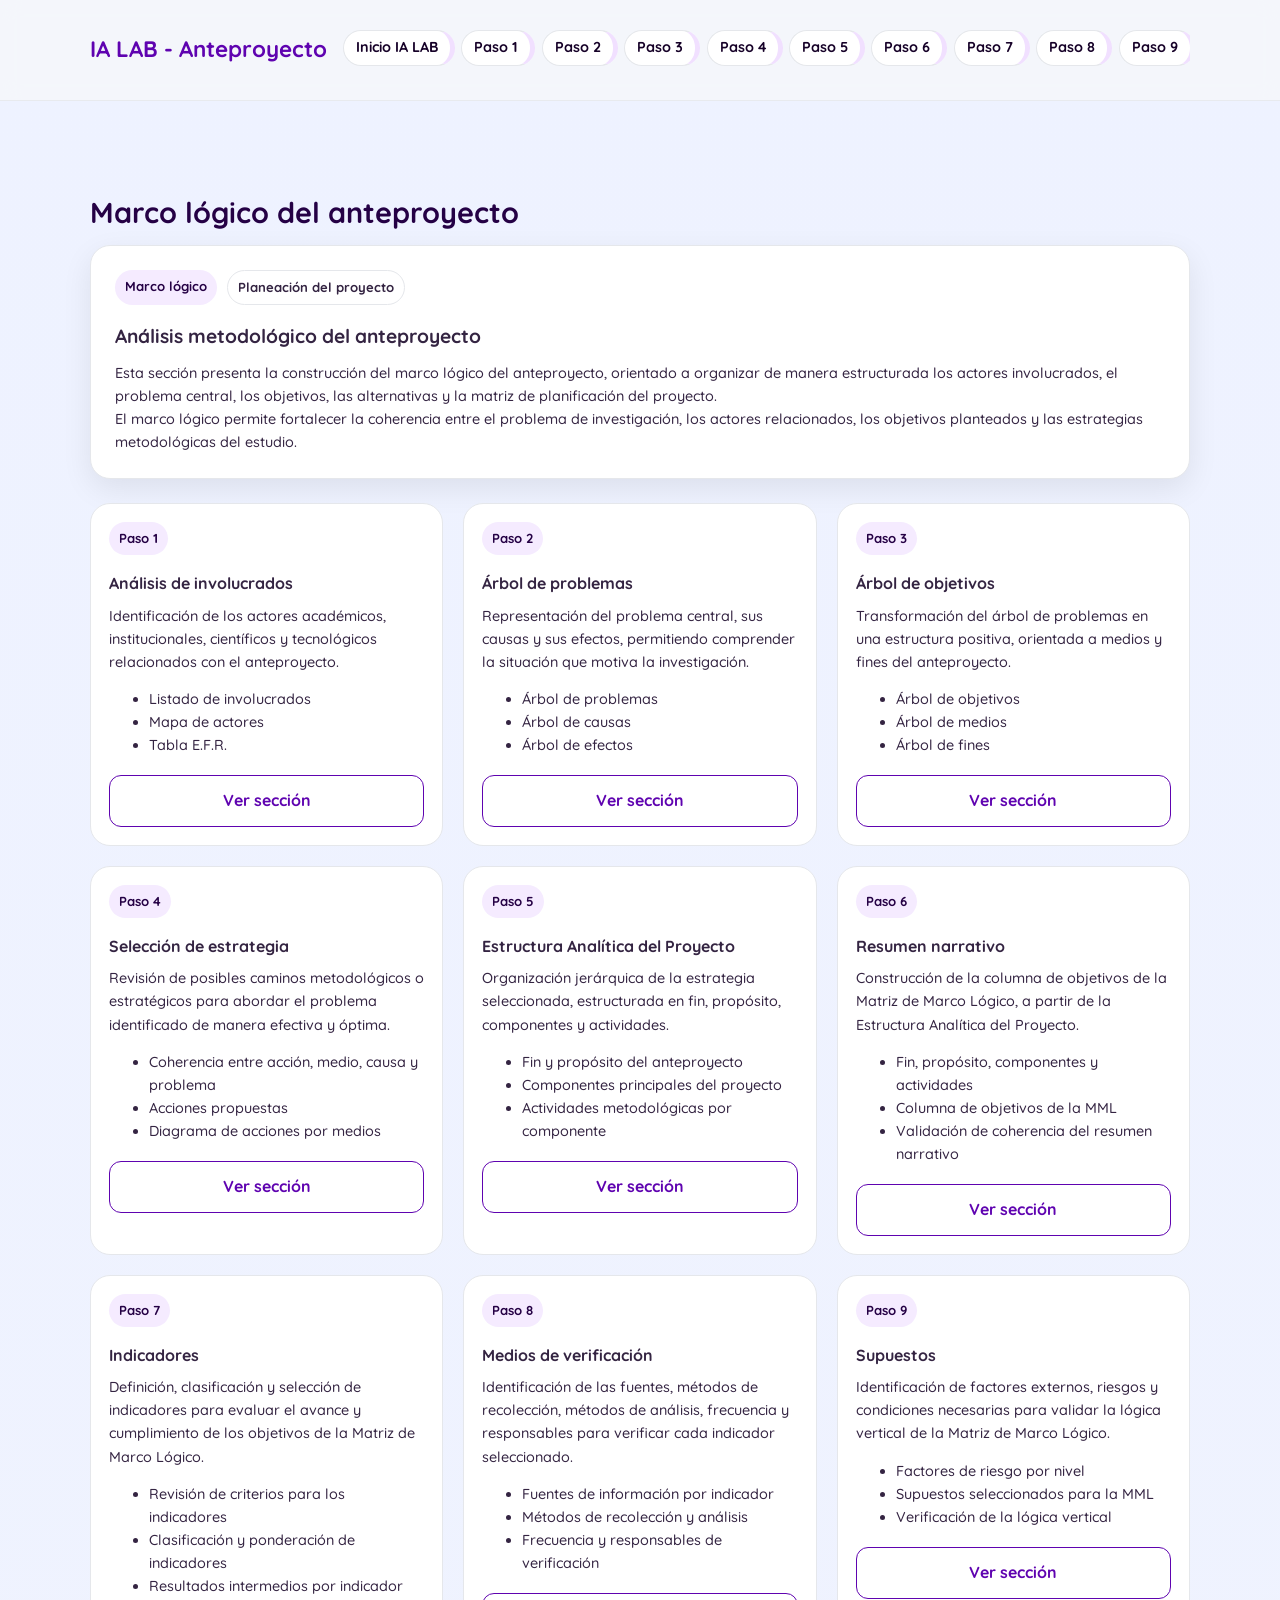
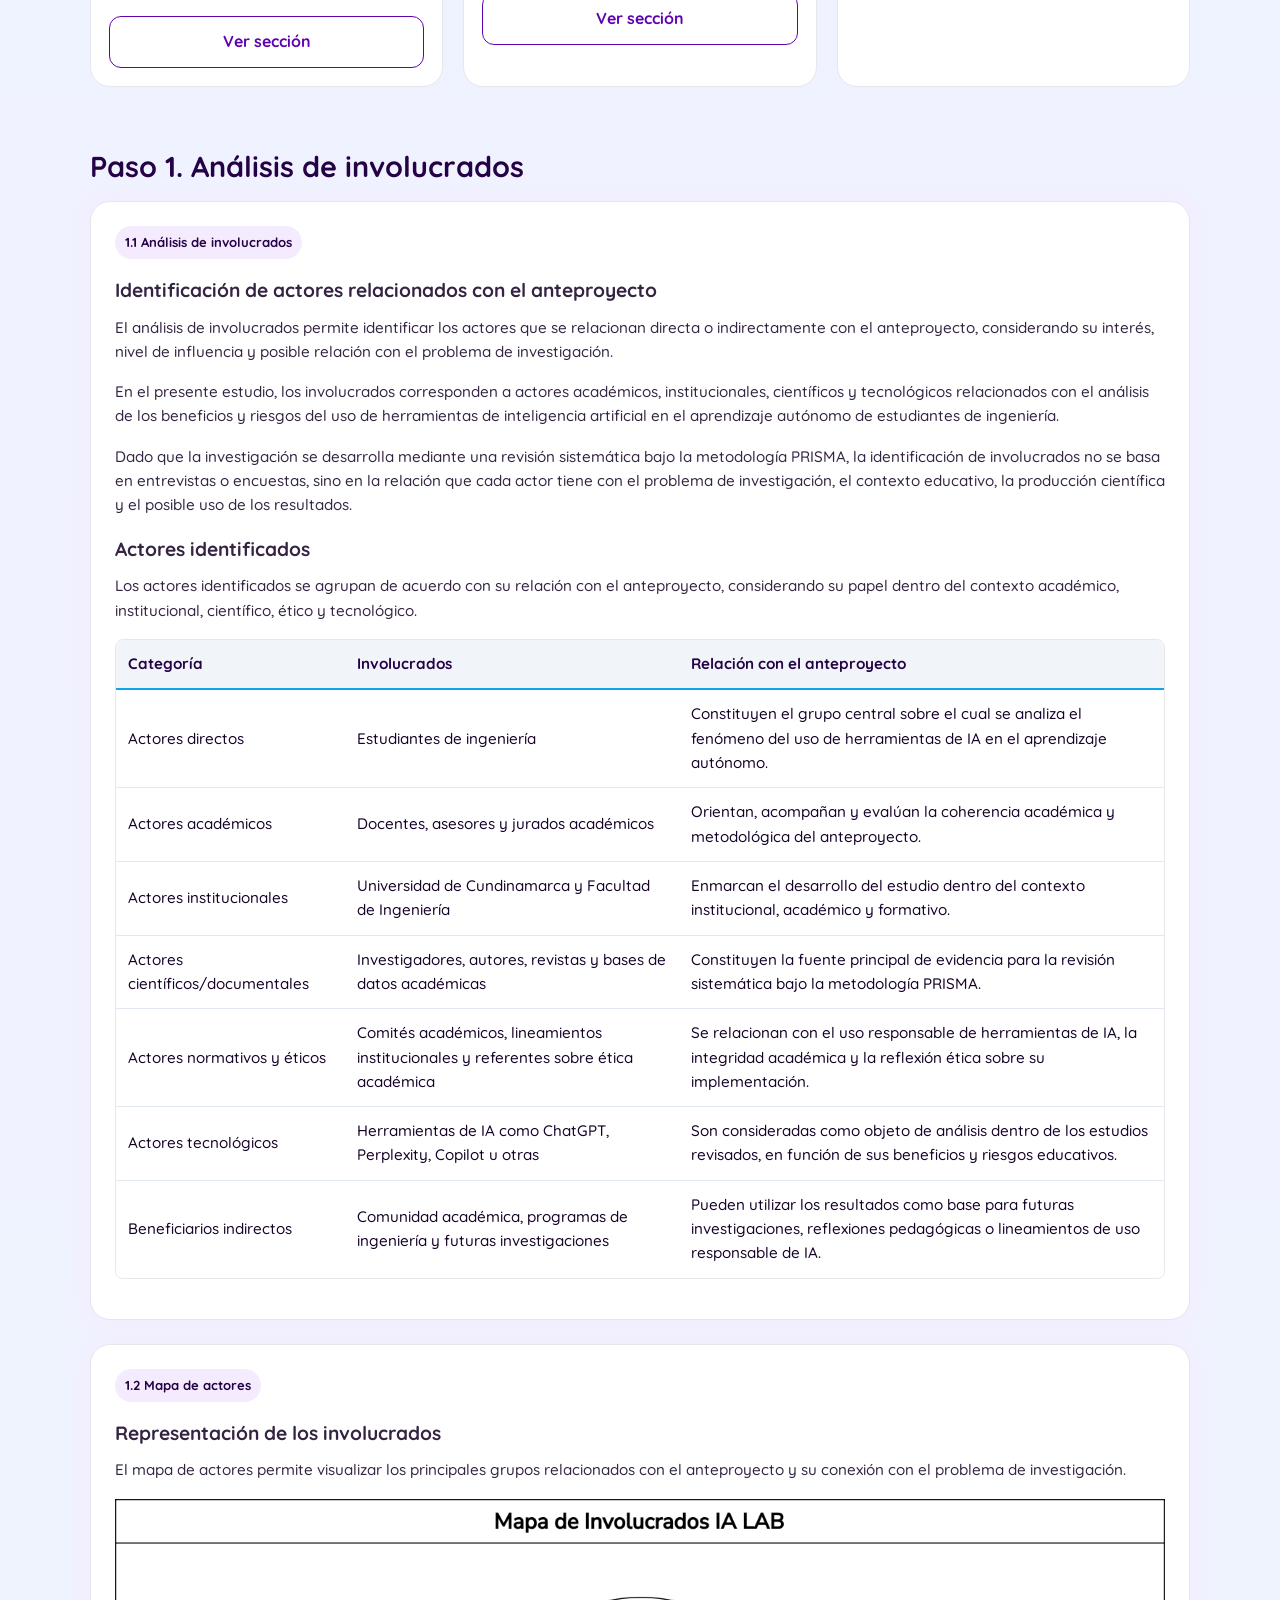
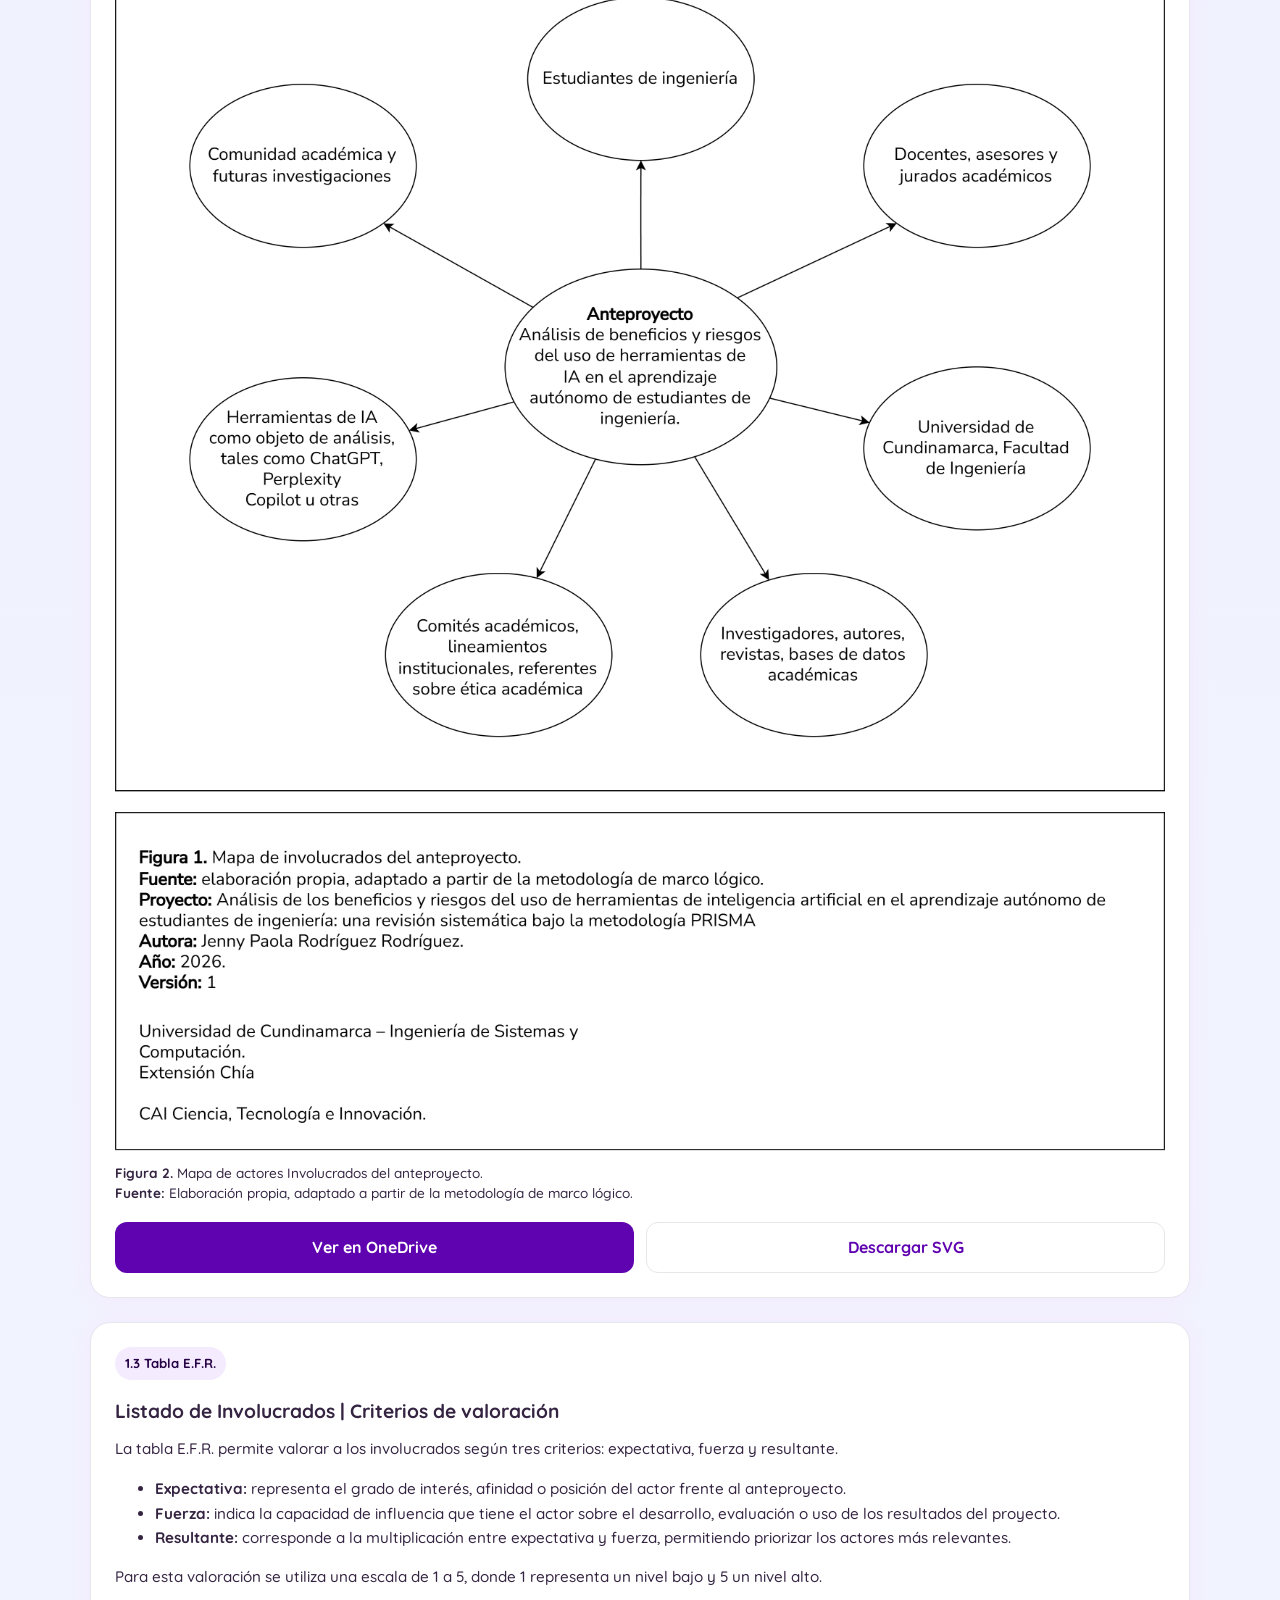
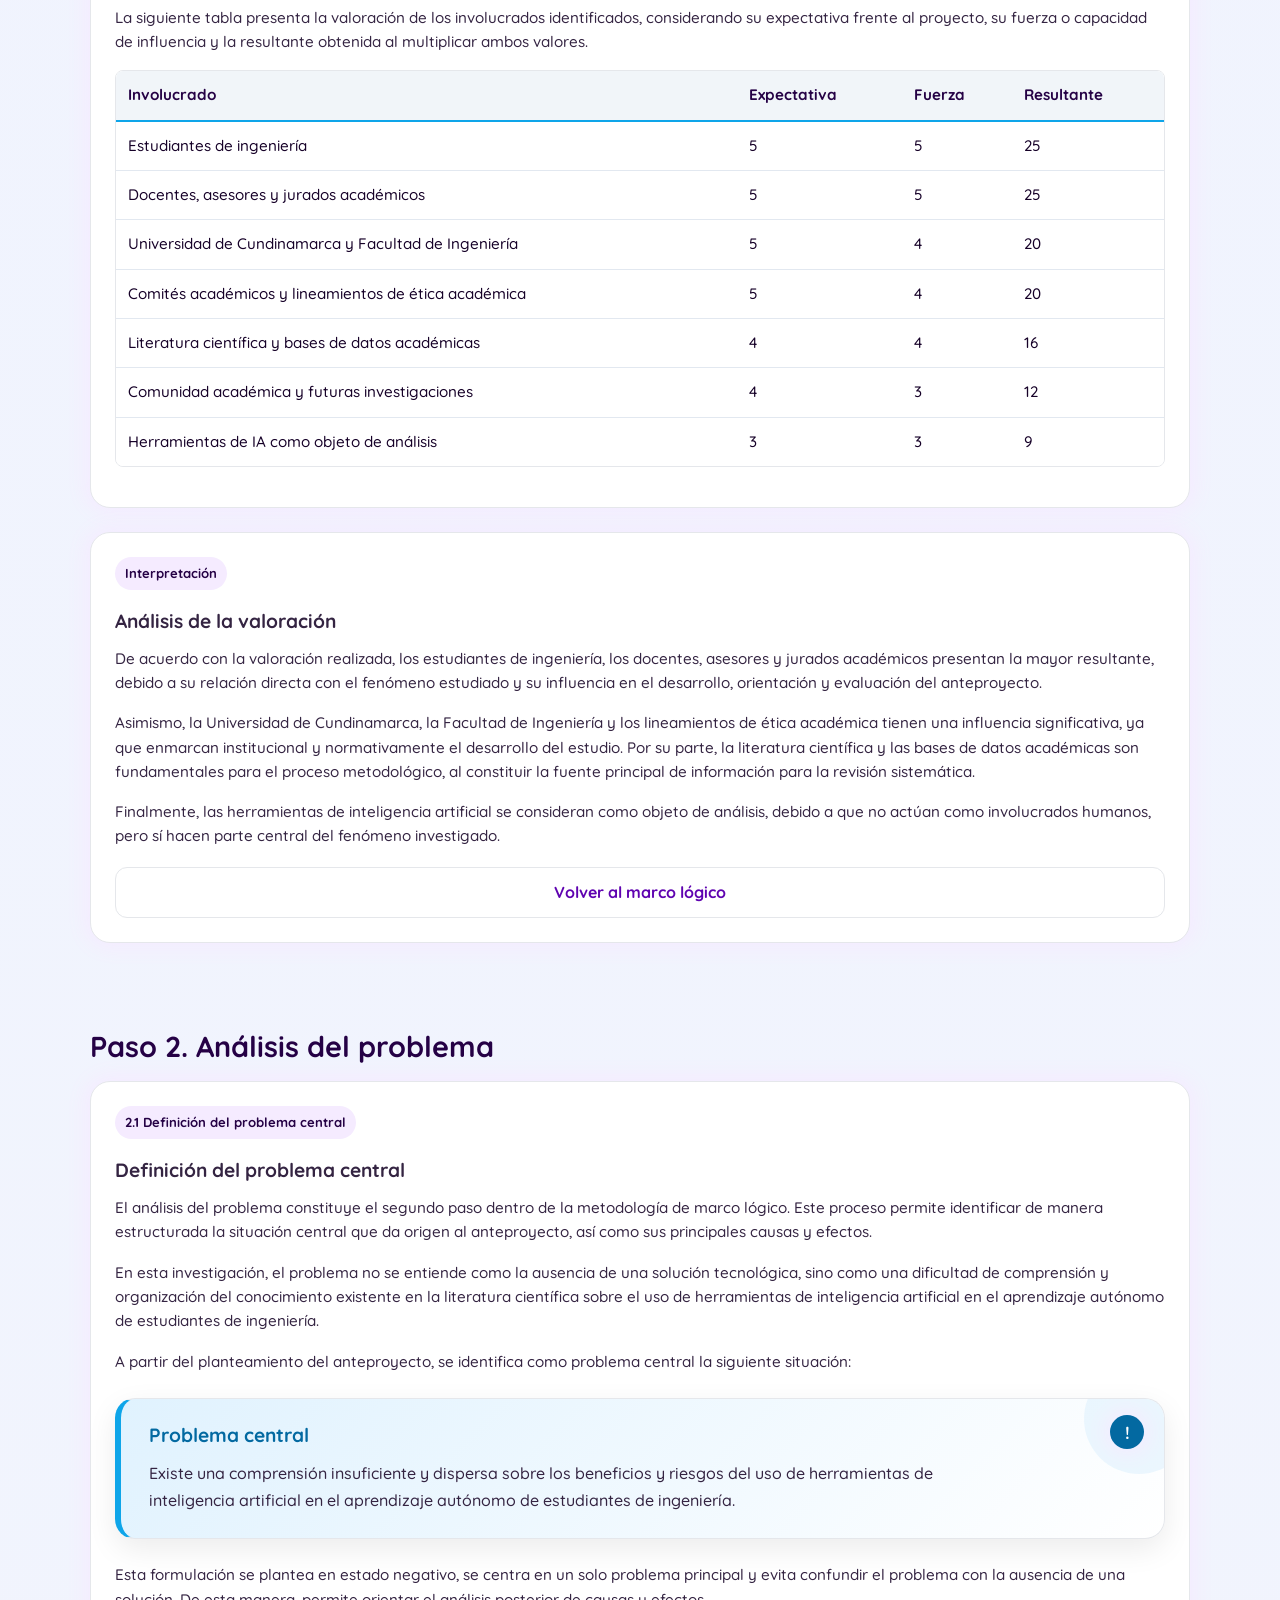
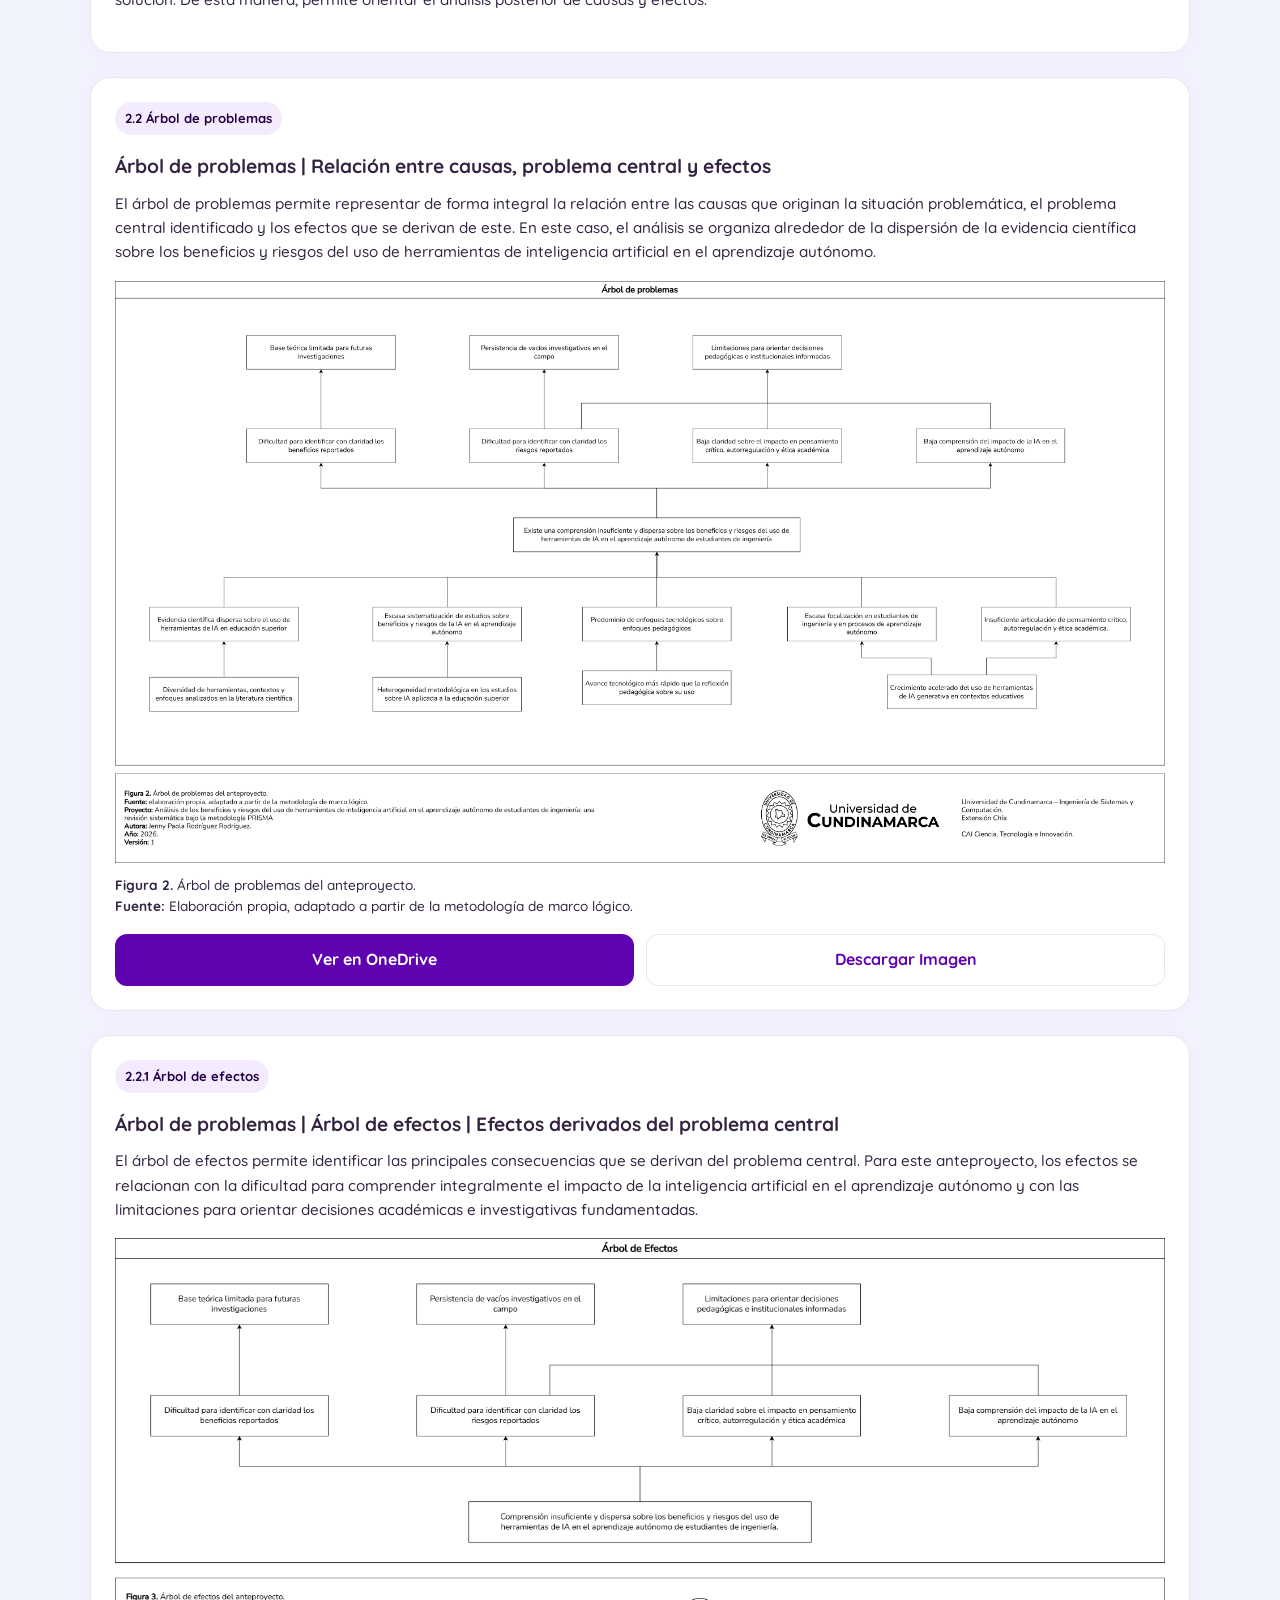
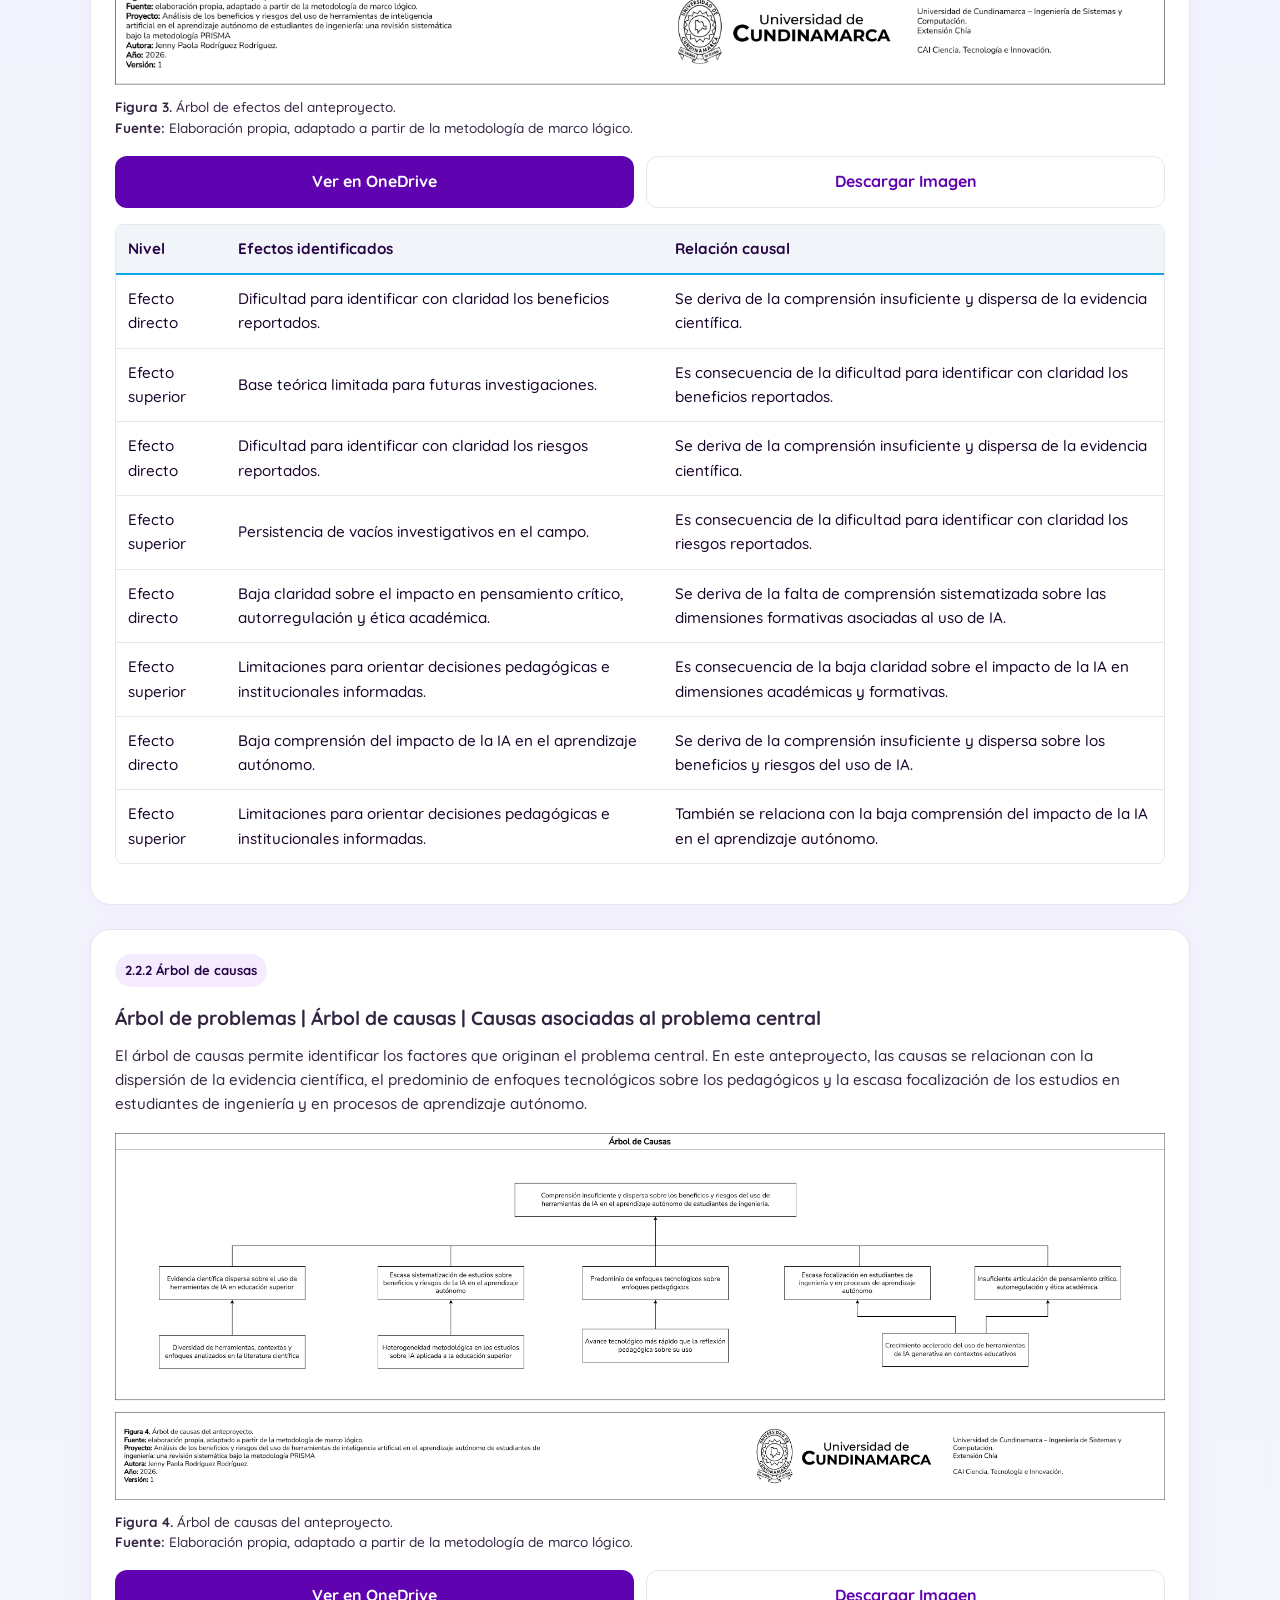
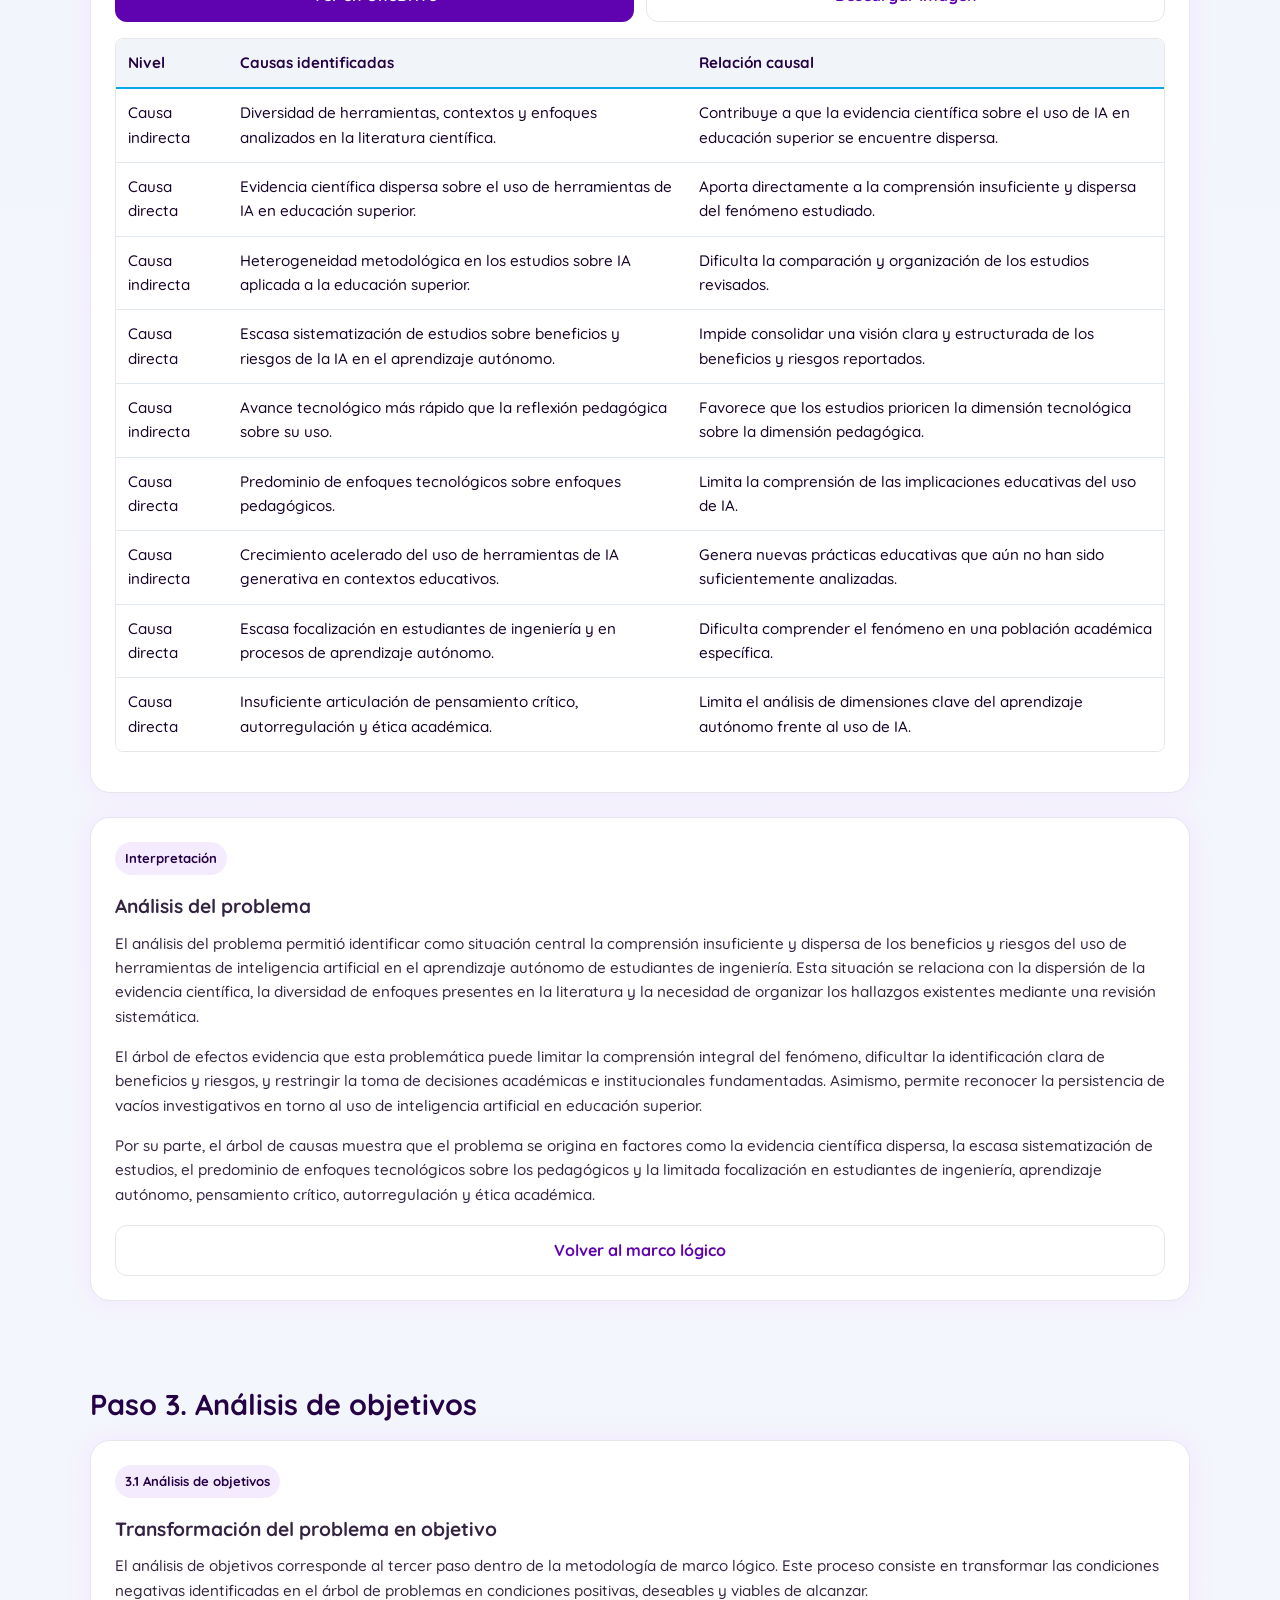
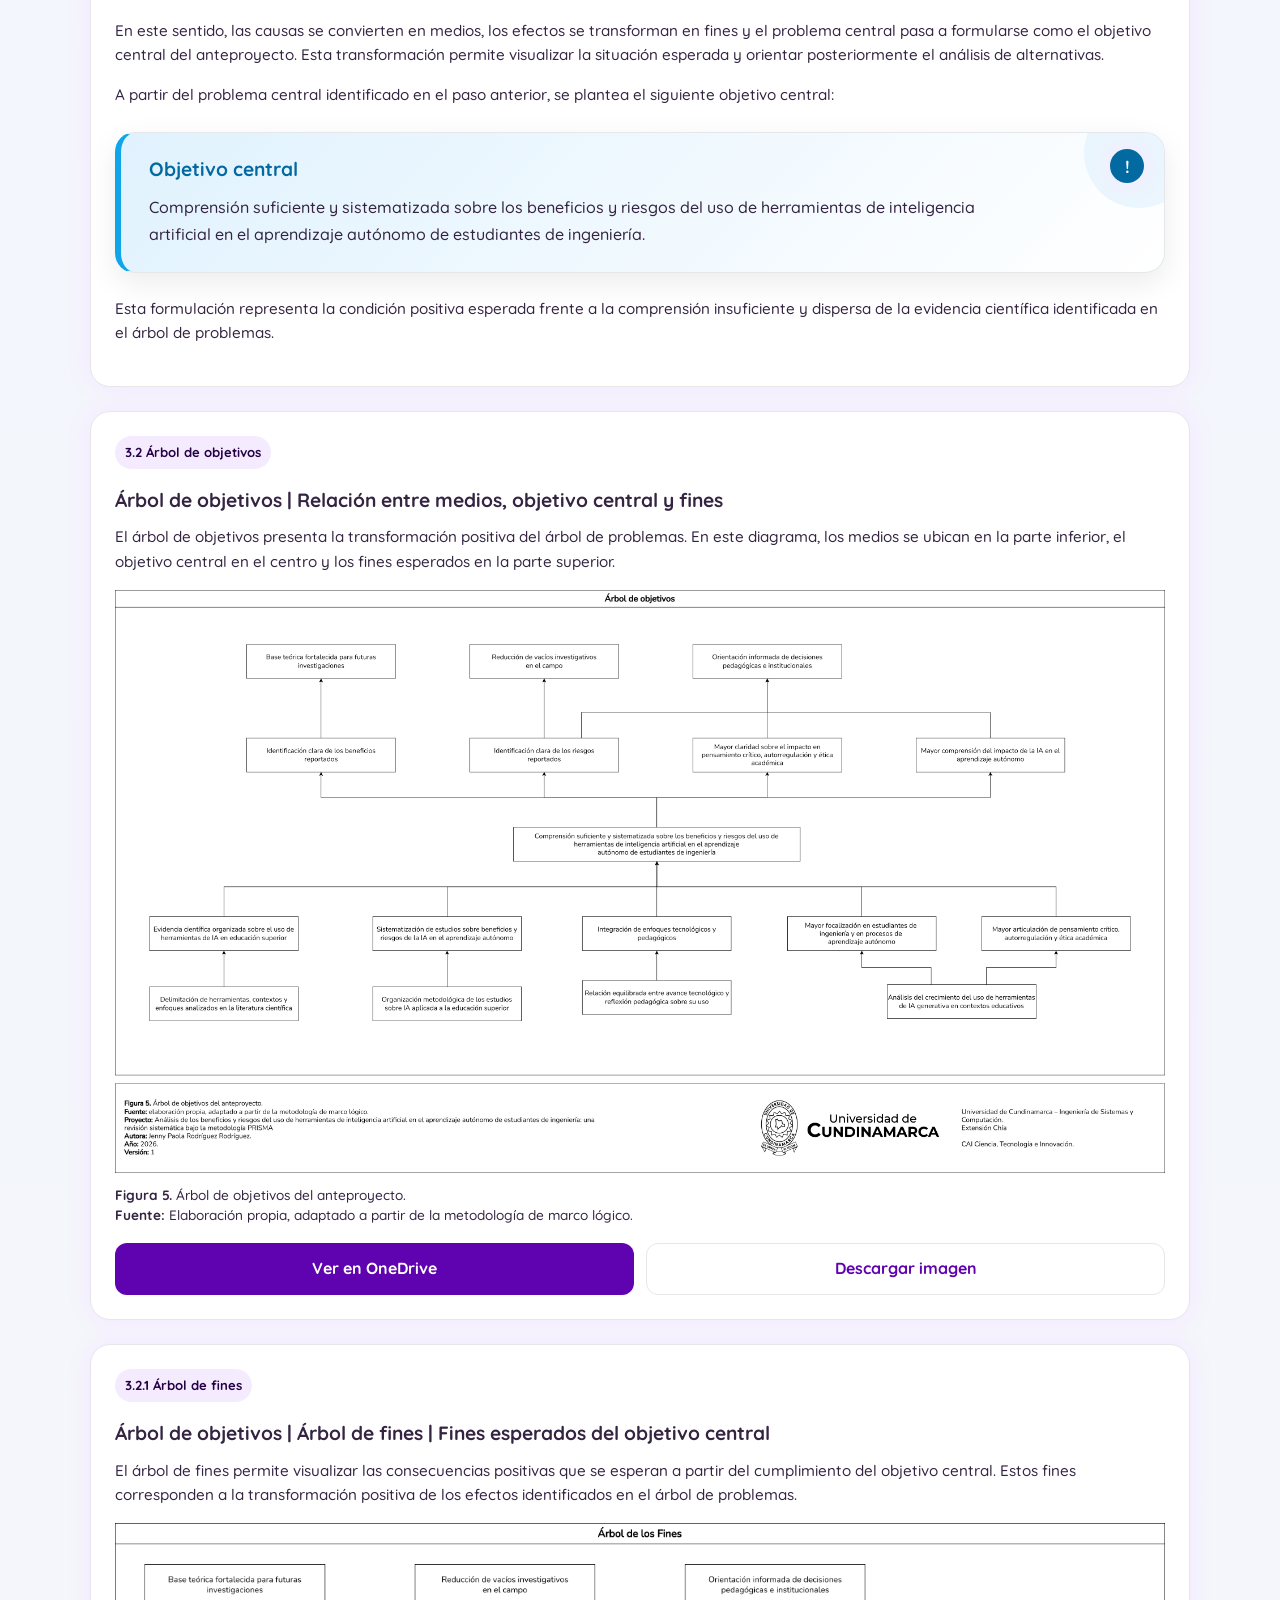
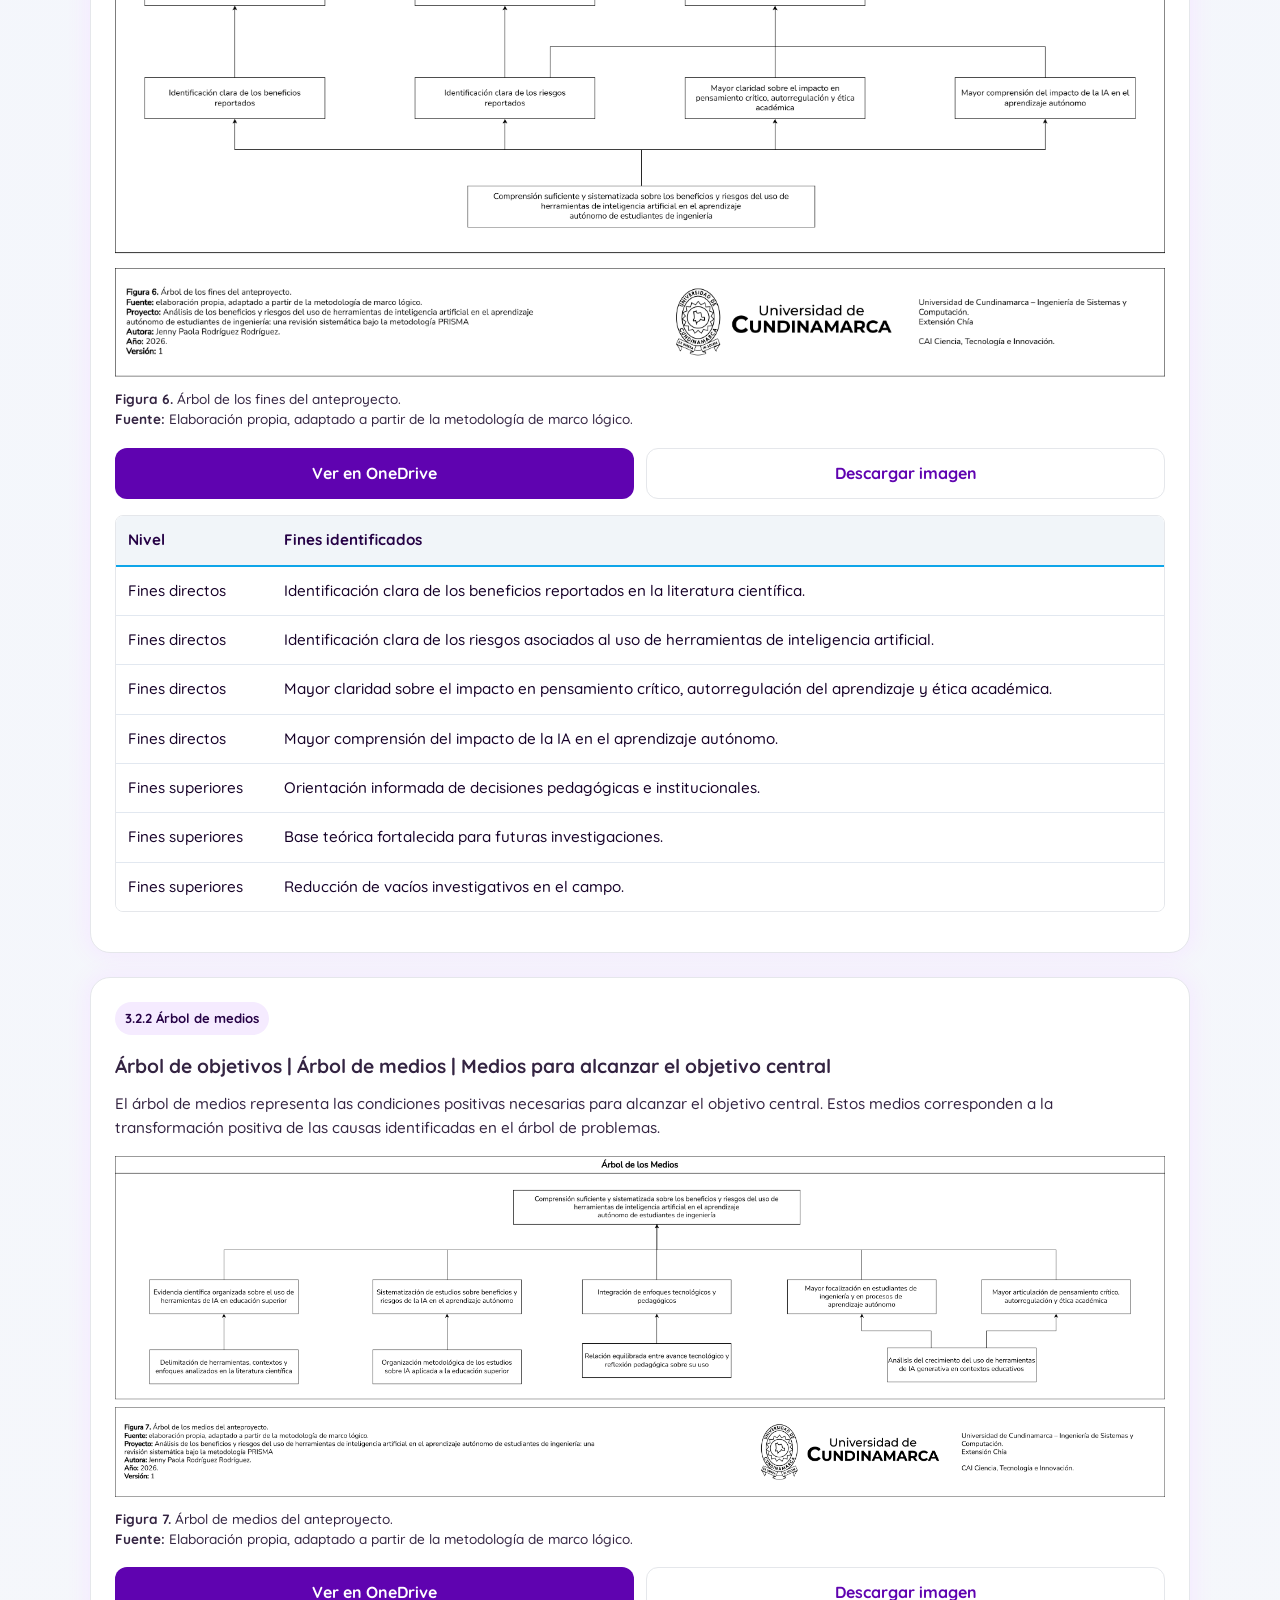
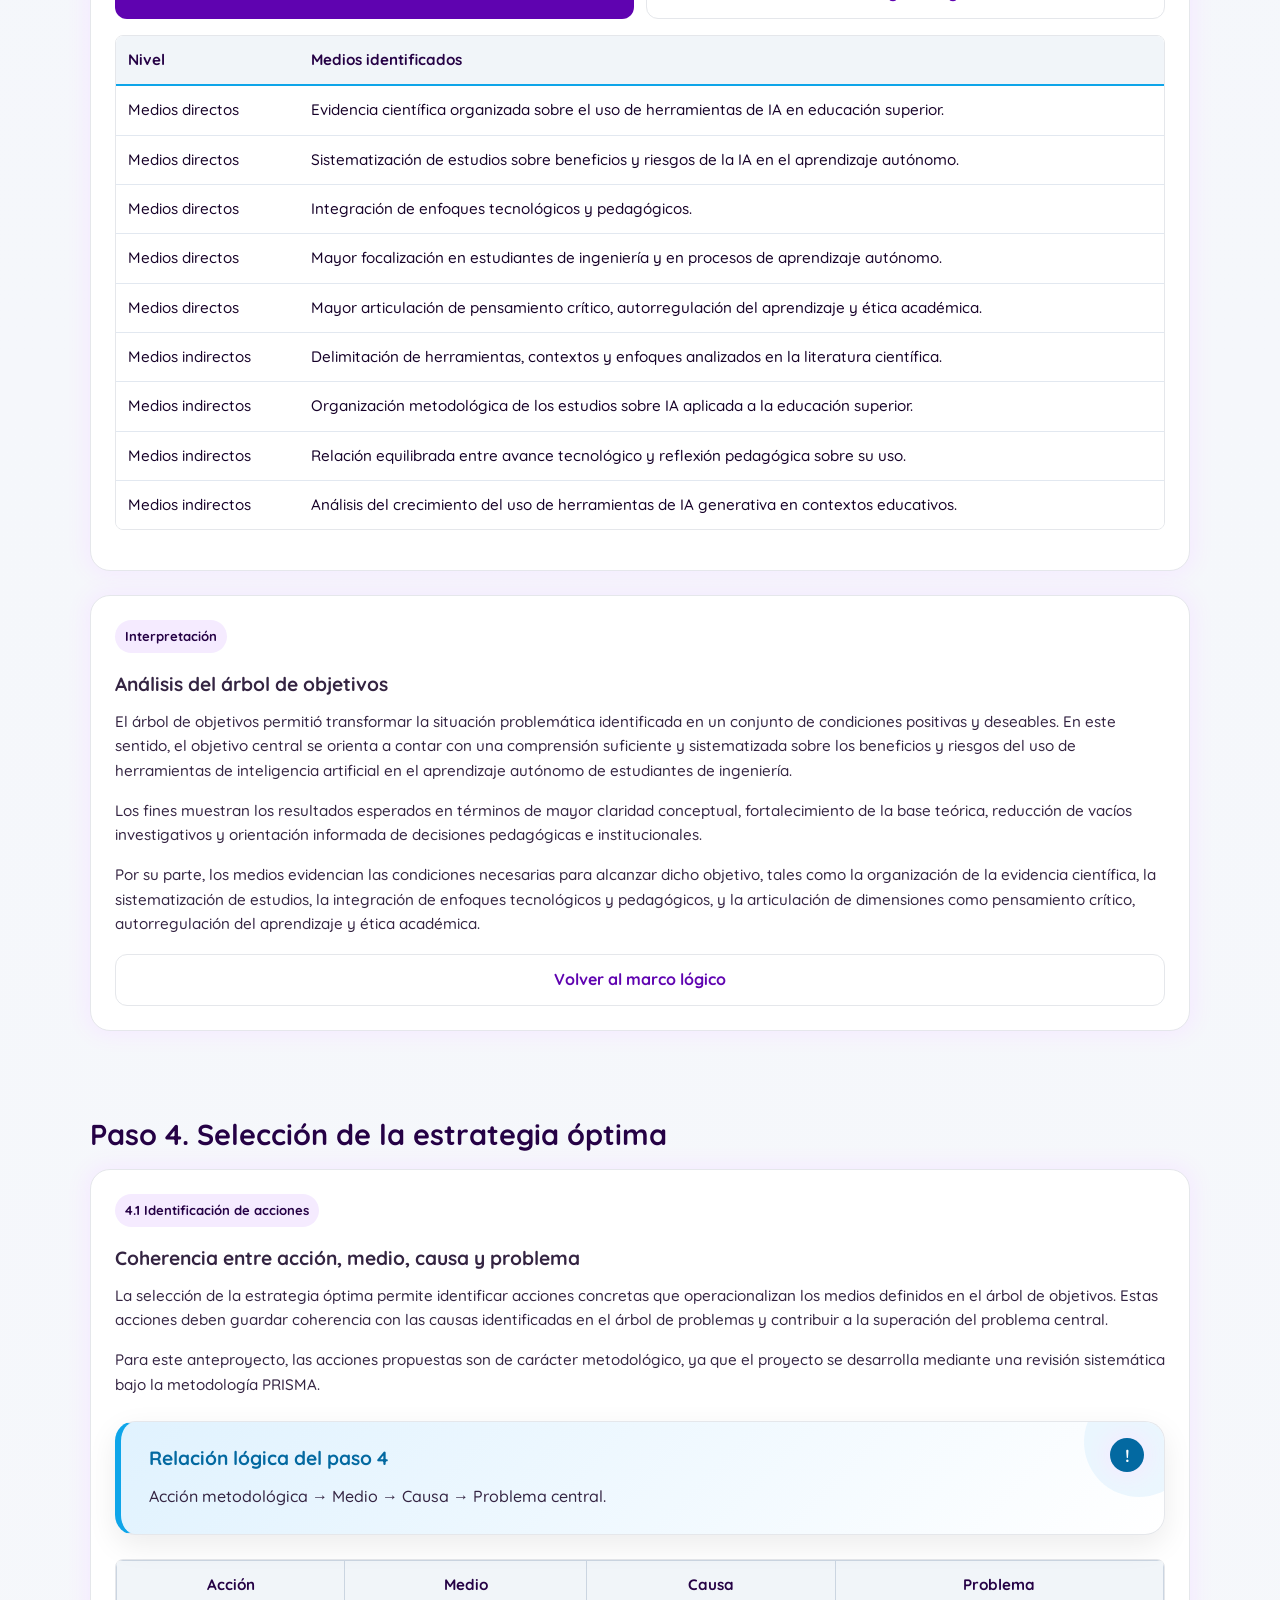
==== commit bfe4f24f: "update: links in portfolio" ====
--- a/pages/marco-logico.html
+++ b/pages/marco-logico.html
@@ -16,10 +16,19 @@
     <header>
         <div class="container">
             <nav>
-                <div class="brand">IA LAB - Anteproyecto</div>
+                <a class="brand" href="../index.html">IA LAB - Anteproyecto</a>
                 <div class="nav-links">
-                    <a href="../index.html">Volver al inicio</a>
-                    <a href="#marco-logico">Marco lógico</a>
+                    <a href="../index.html">Inicio IA LAB</a>
+                    <a href="#analisis-involucrados">Paso 1</a>
+                    <a href="#analisis-problema">Paso 2</a>
+                    <a href="#analisis-objetivos">Paso 3</a>
+                    <a href="#seleccion-estrategia">Paso 4</a>
+                    <a href="#estructura-analitica-proyecto">Paso 5</a>
+                    <a href="#resumen-narrativo">Paso 6</a>
+                    <a href="#indicadores">Paso 7</a>
+                    <a href="#medios-verificacion">Paso 8</a>
+                    <a href="#supuestos">Paso 9</a>
+                    <a href="#matriz-marco-logico">Matriz de Marco Lógico</a>
                 </div>
             </nav>
         </div>
@@ -430,8 +439,7 @@
 
                         <button class="image-zoom-btn" type="button"
                             data-image="../images/RodriguezRodriguezJennyPaola_DiagramasMarcoLogico_MapaInvolucrados_V1.png"
-                            data-title="Mapa de actores Involucrados del anteproyecto"
-                            data-style="vertical-img">
+                            data-title="Mapa de actores Involucrados del anteproyecto" data-style="vertical-img">
 
                             <img src="../images/RodriguezRodriguezJennyPaola_DiagramasMarcoLogico_MapaInvolucrados_V1.png"
                                 alt="Mapa de actores Involucrados del anteproyecto">
@@ -683,8 +691,7 @@
 
                         <button class="image-zoom-btn" type="button"
                             data-image="../images/RodriguezRodriguezJennyPaola_DiagramasMarcoLogico_ArbolProblemasIALAB_V1.png"
-                            data-title="Árbol de problemas del anteproyecto"
-                            data-style="">
+                            data-title="Árbol de problemas del anteproyecto" data-style="">
 
                             <img src="../images/RodriguezRodriguezJennyPaola_DiagramasMarcoLogico_ArbolProblemasIALAB_V1.png"
                                 alt="Árbol de problemas del anteproyecto sobre inteligencia artificial y aprendizaje autónomo">
@@ -4075,7 +4082,81 @@
                     </a>
                 </div>
             </div>
-
+        </div>
+    </section>
+
+    <section id="matriz-marco-logico">
+        <div class="container">
+            <h2 class="section-title">Matriz de Marco Lógico</h2>
+
+            <div class="doc-timeline">
+                <article class="doc-item">
+                    <div class="card">
+        
+                        <div class="doc-meta">
+                            <span class="doc-tag">Versión 2</span>
+                            <span class="doc-tag doc-tag-outline">Matriz de Marco Lógico</span>
+                        </div>
+        
+                        <h3>Matriz de Marco Lógico</h3>
+        
+                        <p>
+                            Documento final que sintetiza el marco lógico del anteproyecto mediante
+                            objetivo general, indicadores, medios de verificación, supuestos,
+                            componentes, actividades, resumen narrativo y presupuesto.
+                        </p>
+        
+                        <div class="grid c-columns">
+                            <div class="card main-subcard">
+                                <div class="subcard-meta">
+                                    <span class="subcard-date">10 de Mayo de 2026</span>
+                                </div>
+                                <h3 class="subcard-title">Matriz de Marco Lógico ajustada</h3>
+                                <p class="subcard-description">
+                                    Versión corregida y completamente diligenciada de la matriz
+                                    con base en la retroalimentación recibida por el docente en la sesión 12 del CAI
+                                    realizada el día 05 de Mayo de 2026.
+                                </p>
+                                <div class="doc-actions">
+                                    <a href="https://mailunicundiedu-my.sharepoint.com/:w:/g/personal/jprodriguezrodriguez_ucundinamarca_edu_co/IQDked68vyl7R4EfJQdg9d-2AWc3aY8pnrIIeyVbxsgd6cY?e=w3fqRc"
+                                        target="_blank" class="btn btn-primary">
+                                        Ver en OneDrive
+                                    </a>
+        
+                                    <a href="documents/RodriguezRodriguezJennyPaola_MatrizMarcoLogico_V2.docx"
+                                        download="RodriguezRodriguezJennyPaola_MatrizMarcoLogico_V2.docx"
+                                        class="btn btn-secondary">
+                                        Descargar matriz
+                                    </a>
+                                </div>
+                            </div>
+                            <div class="card subcard">
+                                <div class="subcard-meta">
+                                    <span class="subcard-date">04 de mayo de 2026</span>
+                                </div>
+        
+                                <h3 class="subcard-title">Matriz de Marco Lógico</h3>
+                                <p class="subcard-description">
+                                    Primera redacción formal de la matriz de marco lógico del proyecto.
+                                </p>
+        
+                                <div class="doc-actions">
+                                    <a href="https://mailunicundiedu-my.sharepoint.com/:w:/g/personal/jprodriguezrodriguez_ucundinamarca_edu_co/IQAOlQxfL2byQIQAJGbuAnrXAYASv8-BokNJk-QnkqHKb3o?e=p4NT8i"
+                                        target="_blank" class="btn btn-primary">
+                                        Ver en OneDrive
+                                    </a>
+        
+                                    <a href="documents/RodriguezRodriguezJennyPaola_MatrizMarcoLogico_V1.docx"
+                                        download="RodriguezRodriguezJennyPaola_MatrizMarcoLogico_V1.docx"
+                                        class="btn btn-secondary">
+                                        Descargar matriz
+                                    </a>
+                                </div>
+                            </div>
+                        </div>
+                    </div>
+                </article>
+            </div>
         </div>
     </section>
 
@@ -4137,7 +4218,7 @@
                 const imageSrc = button.getAttribute("data-image");
                 const imageTitle = button.getAttribute("data-title");
                 const imageAlt = button.querySelector("img")?.getAttribute("alt") || imageTitle;
-                const imageStyle = button.getAttribute("data-style")? button.getAttribute("data-style") : "";
+                const imageStyle = button.getAttribute("data-style") ? button.getAttribute("data-style") : "";
 
                 imageModalImg.src = imageSrc;
                 imageModalImg.alt = imageAlt;
@@ -4171,6 +4252,51 @@
             }
         });
     </script>
+
+    <script>
+            const sections = document.querySelectorAll("section[id]");
+            const navLinks = document.querySelectorAll(".nav-links a[href^='#']");
+
+            let lastActiveId = "";
+
+            const setActiveLink = () => {
+                let currentSection = "";
+
+                sections.forEach((section) => {
+                    const sectionTop = section.offsetTop - 170;
+
+                    if (window.scrollY >= sectionTop) {
+                        currentSection = section.getAttribute("id");
+                    }
+                });
+
+                if (currentSection === lastActiveId) return;
+
+                lastActiveId = currentSection;
+
+                navLinks.forEach((link) => {
+                    const href = link.getAttribute("href");
+                    const isActive = href === `#${currentSection}`;
+
+                    link.classList.toggle("active", isActive);
+
+                    if (isActive) {
+                        link.setAttribute("aria-current", "true");
+
+                        link.scrollIntoView({
+                            behavior: "smooth",
+                            inline: "center",
+                            block: "nearest"
+                        });
+                    } else {
+                        link.removeAttribute("aria-current");
+                    }
+                });
+            };
+
+            window.addEventListener("scroll", setActiveLink);
+            window.addEventListener("load", setActiveLink);
+        </script>  
 </body>
 
 </html>
--- a/css/main.css
+++ b/css/main.css
@@ -20,6 +20,7 @@
       --table-border: #e2e8f0;
       --table-row-hover: #f8fafc;
       --table-accent: #0ea5e9;
+      --accent-shadow: 0 0 8px 5px #b8e9ff;
   }
 
   * {
@@ -74,29 +75,134 @@
 
   nav {
       display: flex;
+      align-items: center;
       justify-content: space-between;
+      gap: 1rem;
+  }
+
+  .brand {
+      flex: 0 0 auto;
+      white-space: nowrap;
+  }
+
+  nav {
+      display: flex;
       align-items: center;
-      gap: 16px;
-      flex-wrap: wrap;
+      gap: 1rem;
   }
 
   .brand {
-      font-size: 1.1rem;
+      flex: 0 0 auto;
+      white-space: nowrap;
+      font-weight: 800;
+      color: var(--primary);
+      font-size: 1.4rem;
+  }
+
+  .nav-links {
+      flex: 1 1 auto;
+      min-width: 0;
+      display: flex;
+      align-items: center;
+      justify-content: flex-start;
+      gap: 0.4rem;
+      flex-wrap: nowrap;
+      overflow-x: auto;
+      overflow-y: hidden;
+      padding: 0.35rem 1rem 0.65rem 0;
+      scroll-behavior: smooth;
+      scrollbar-width: thin;
+      scroll-padding-inline: 1rem;
+  }
+
+  .nav-links::after {
+      content: "";
+      flex: 0 0 0.5rem;
+  }
+
+  .nav-links a {
+      flex: 0 0 auto;
+      display: inline-flex;
+      align-items: center;
+      justify-content: center;
+      min-height: 36px;
+      padding: 0.45rem 0.75rem;
+      background: var(--card);
+      border: 1px solid var(--border);
+      border-right: 5px solid var(--bg-pill);
+      border-radius: 100px;
+      color: var(--text);
+      text-decoration: none;
+      font-size: 0.9rem;
       font-weight: 700;
+      line-height: 1;
+      white-space: nowrap;
+      transition: background 0.2s ease, color 0.2s ease, border-color 0.2s ease, transform 0.2s ease, box-shadow 0.2s ease;
+  }
+
+  .nav-links a:hover {
+      background: var(--bg-badge);
+      border-color: var(--bg-pill);
+      border-right-color: var(--primary);
       color: var(--primary-dark);
+      transform: translateY(-1px);
+      box-shadow: 0 6px 18px rgba(95, 3, 176, 0.08);
+  }
+
+  .nav-links a.active,
+  .nav-links a[aria-current="true"] {
+      background: var(--accent-dark);
+      border-color: var(--accent);
+      border-right-color: var(--accent);
+      color: var(--card);
+      box-shadow: var(--accent-shadow);
+  }
+
+  @media (max-width: 900px) {
+      nav {
+          flex-direction: column;
+          align-items: flex-start;
+      }
+
+      .nav-links {
+          width: 100%;
+          max-width: 100%;
+      }
+
+      .nav-links a {
+          font-size: 0.85rem;
+          min-height: 34px;
+          padding: 0.4rem 0.65rem;
+      }
   }
 
   .nav-links {
-      display: flex;
-      gap: 14px;
-      flex-wrap: wrap;
-  }
-
-  .nav-links a {
-      text-decoration: none;
-      color: var(--text);
-      font-size: 0.95rem;
-      font-weight: 600;
+      scrollbar-width: thin;
+      scrollbar-color: var(--primary) transparent;
+  }
+
+  .nav-links::-webkit-scrollbar {
+      height: 6px;
+  }
+
+  .nav-links::-webkit-scrollbar-track {
+      background: transparent;
+      border-radius: 999px;
+  }
+
+  .nav-links::-webkit-scrollbar-thumb {
+      background: var(--accent);
+      border-radius: 999px;
+      border: 1px solid var(--card);
+  }
+
+  .nav-links::-webkit-scrollbar-thumb:hover {
+      background: var(--accent);
+  }
+
+  .nav-links::-webkit-scrollbar-thumb {
+      background: var(--accent);
+      border-radius: 999px;
   }
 
   .hero {
@@ -219,6 +325,7 @@
 
   section {
       padding: 28px 0;
+      scroll-margin-top: 110px;
   }
 
   .section-title {
@@ -271,6 +378,11 @@
 
   /* Móvil */
   @media (max-width: 640px) {
+      section {
+          padding: 28px 0;
+          scroll-margin-top: 170px;
+      }
+
       .c-columns {
           grid-template-columns: 1fr;
       }
@@ -563,7 +675,7 @@
       vertical-align: middle;
   }
 
-    .bordered-table.td-left td {
+  .bordered-table.td-left td {
       text-align: left;
       vertical-align: middle;
   }
@@ -874,7 +986,7 @@
       .custom-table tr:hover {
           background: #fff;
       }
-      
+
       .bordered-table,
       .bordered-table td,
       .bordered-table tbody tr:last-child td,
